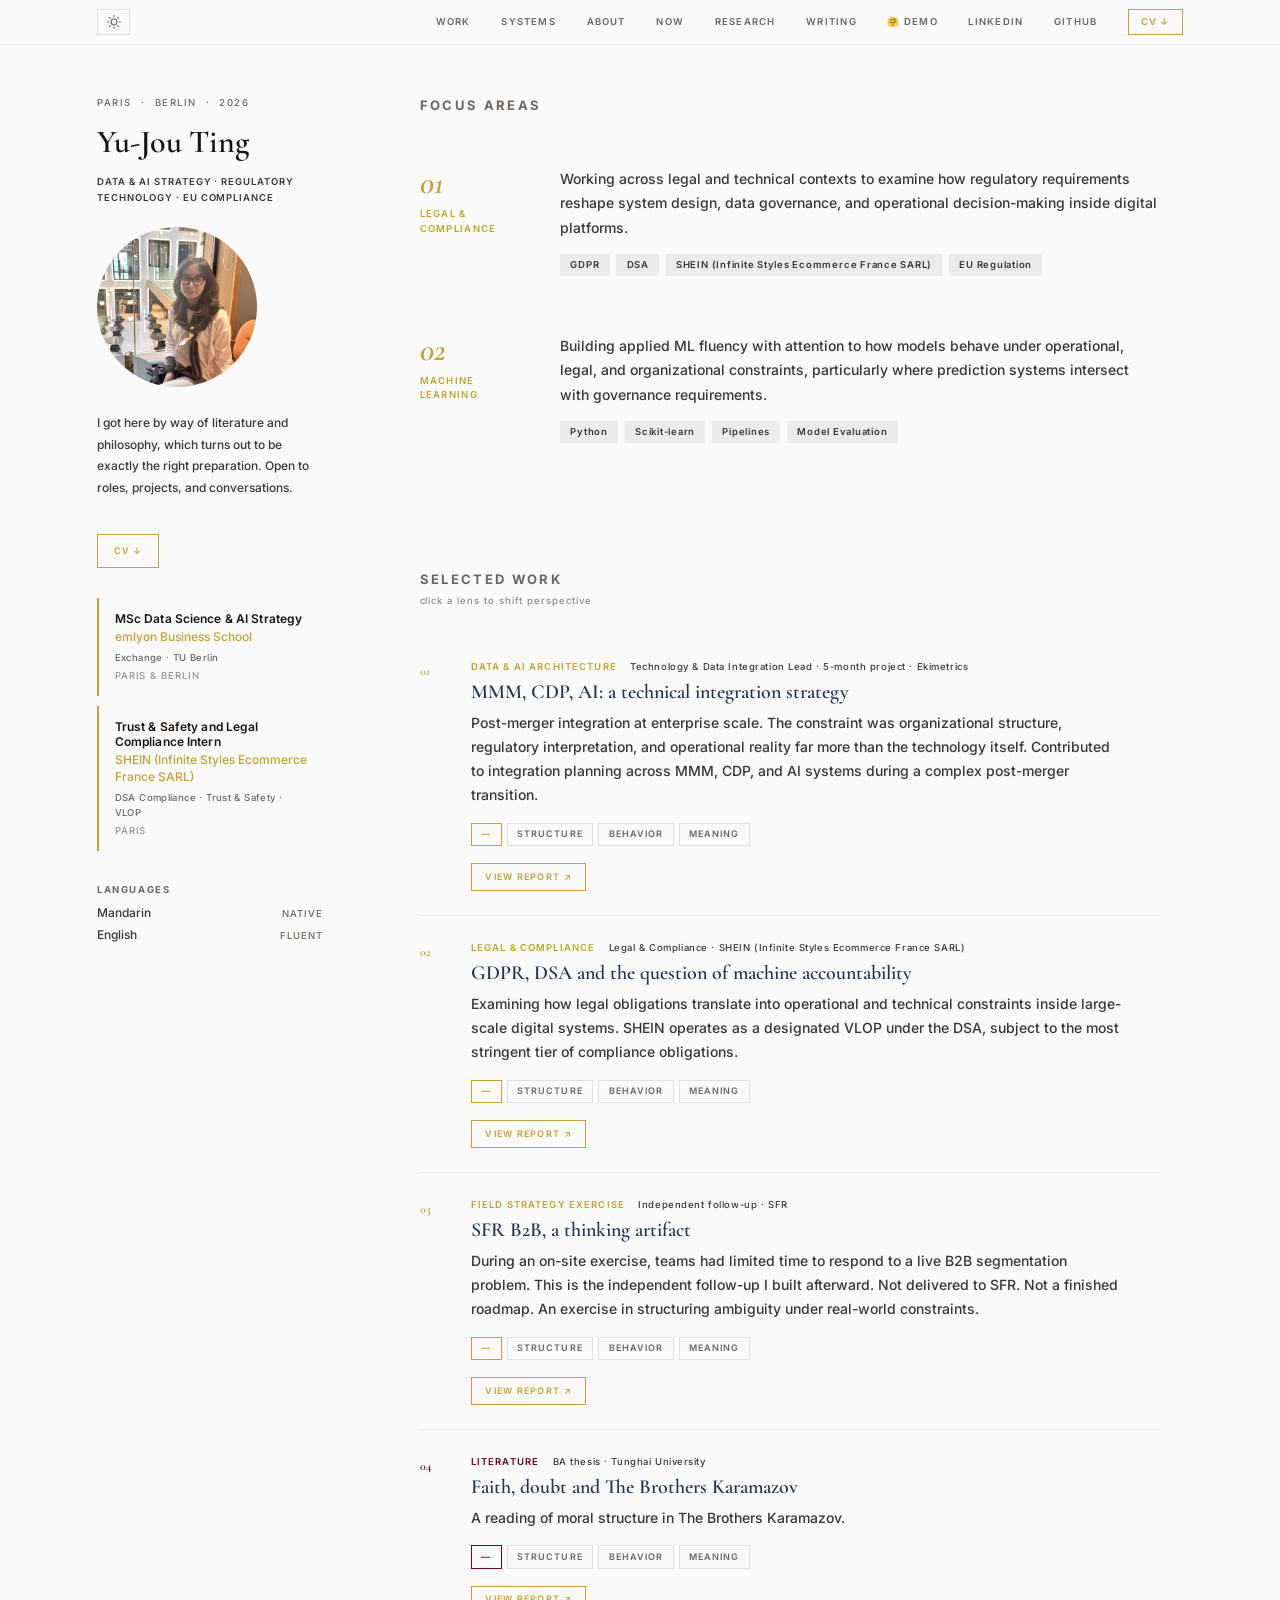
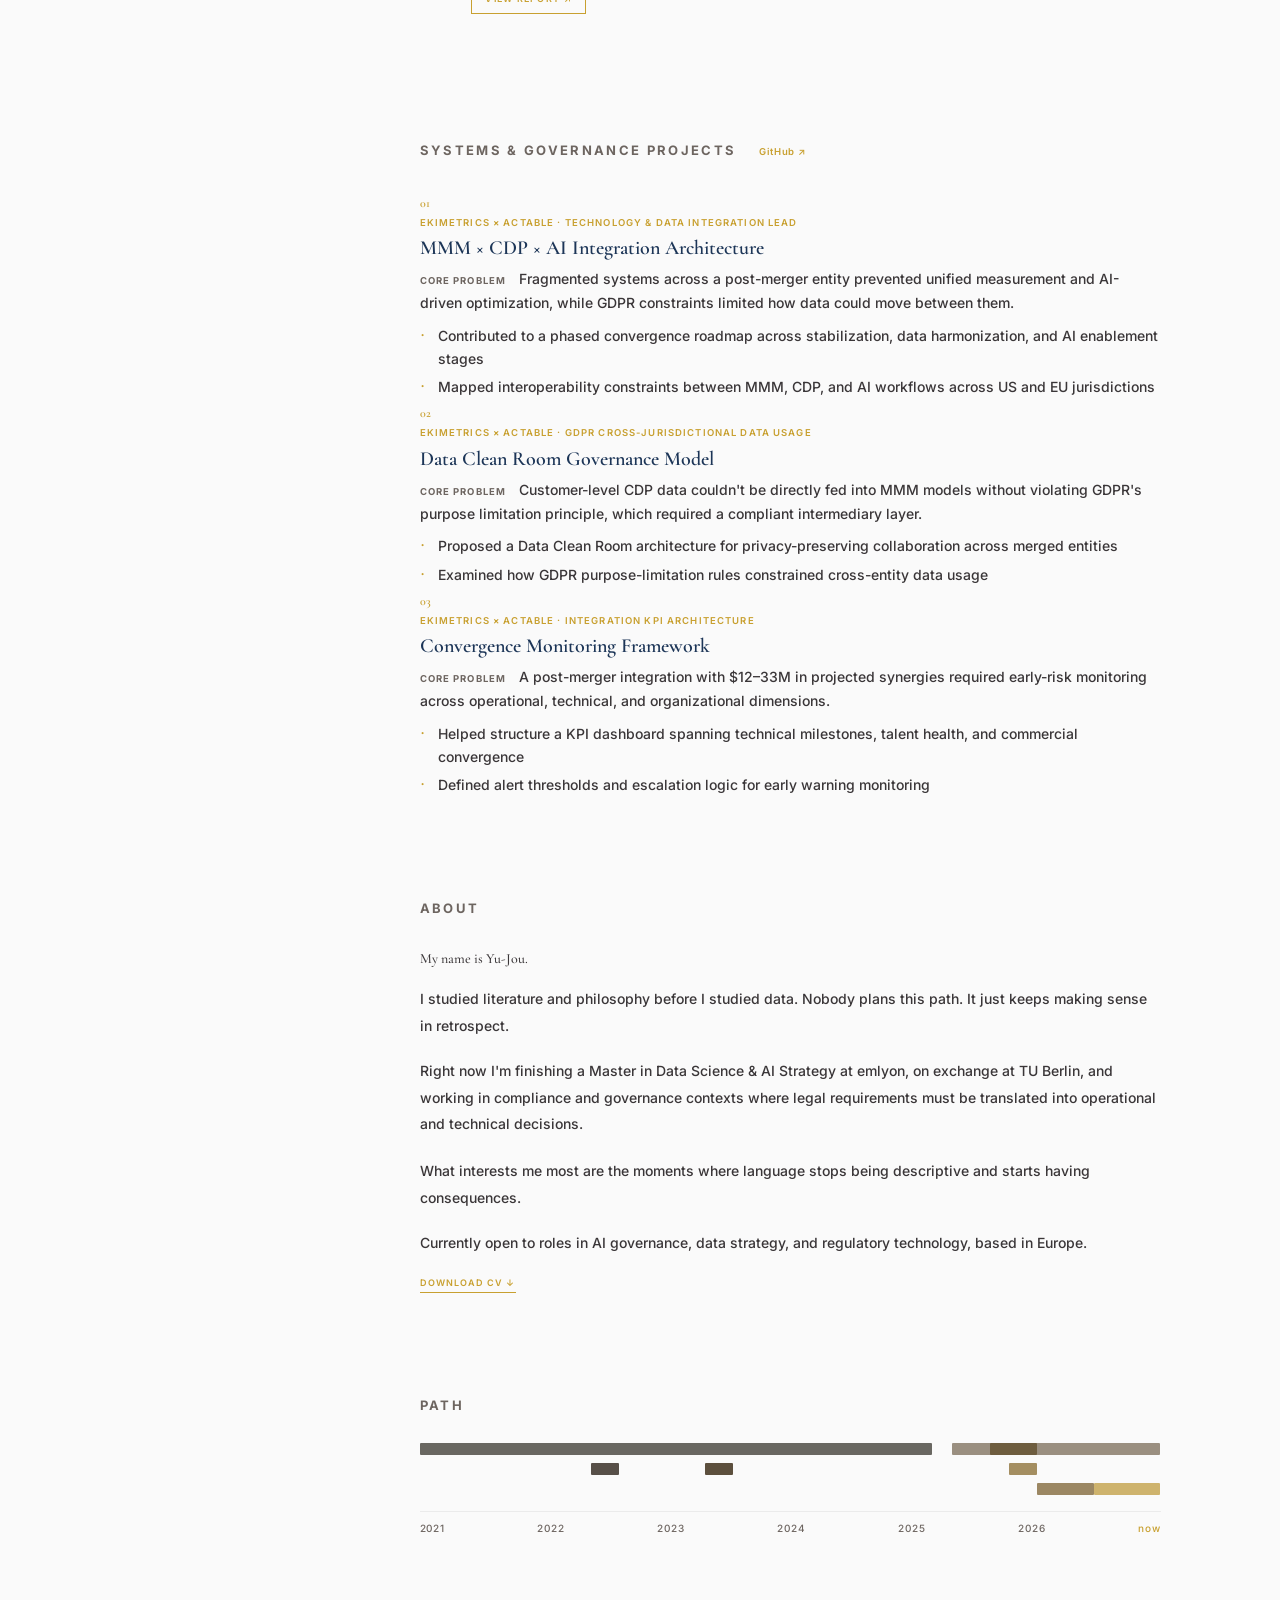
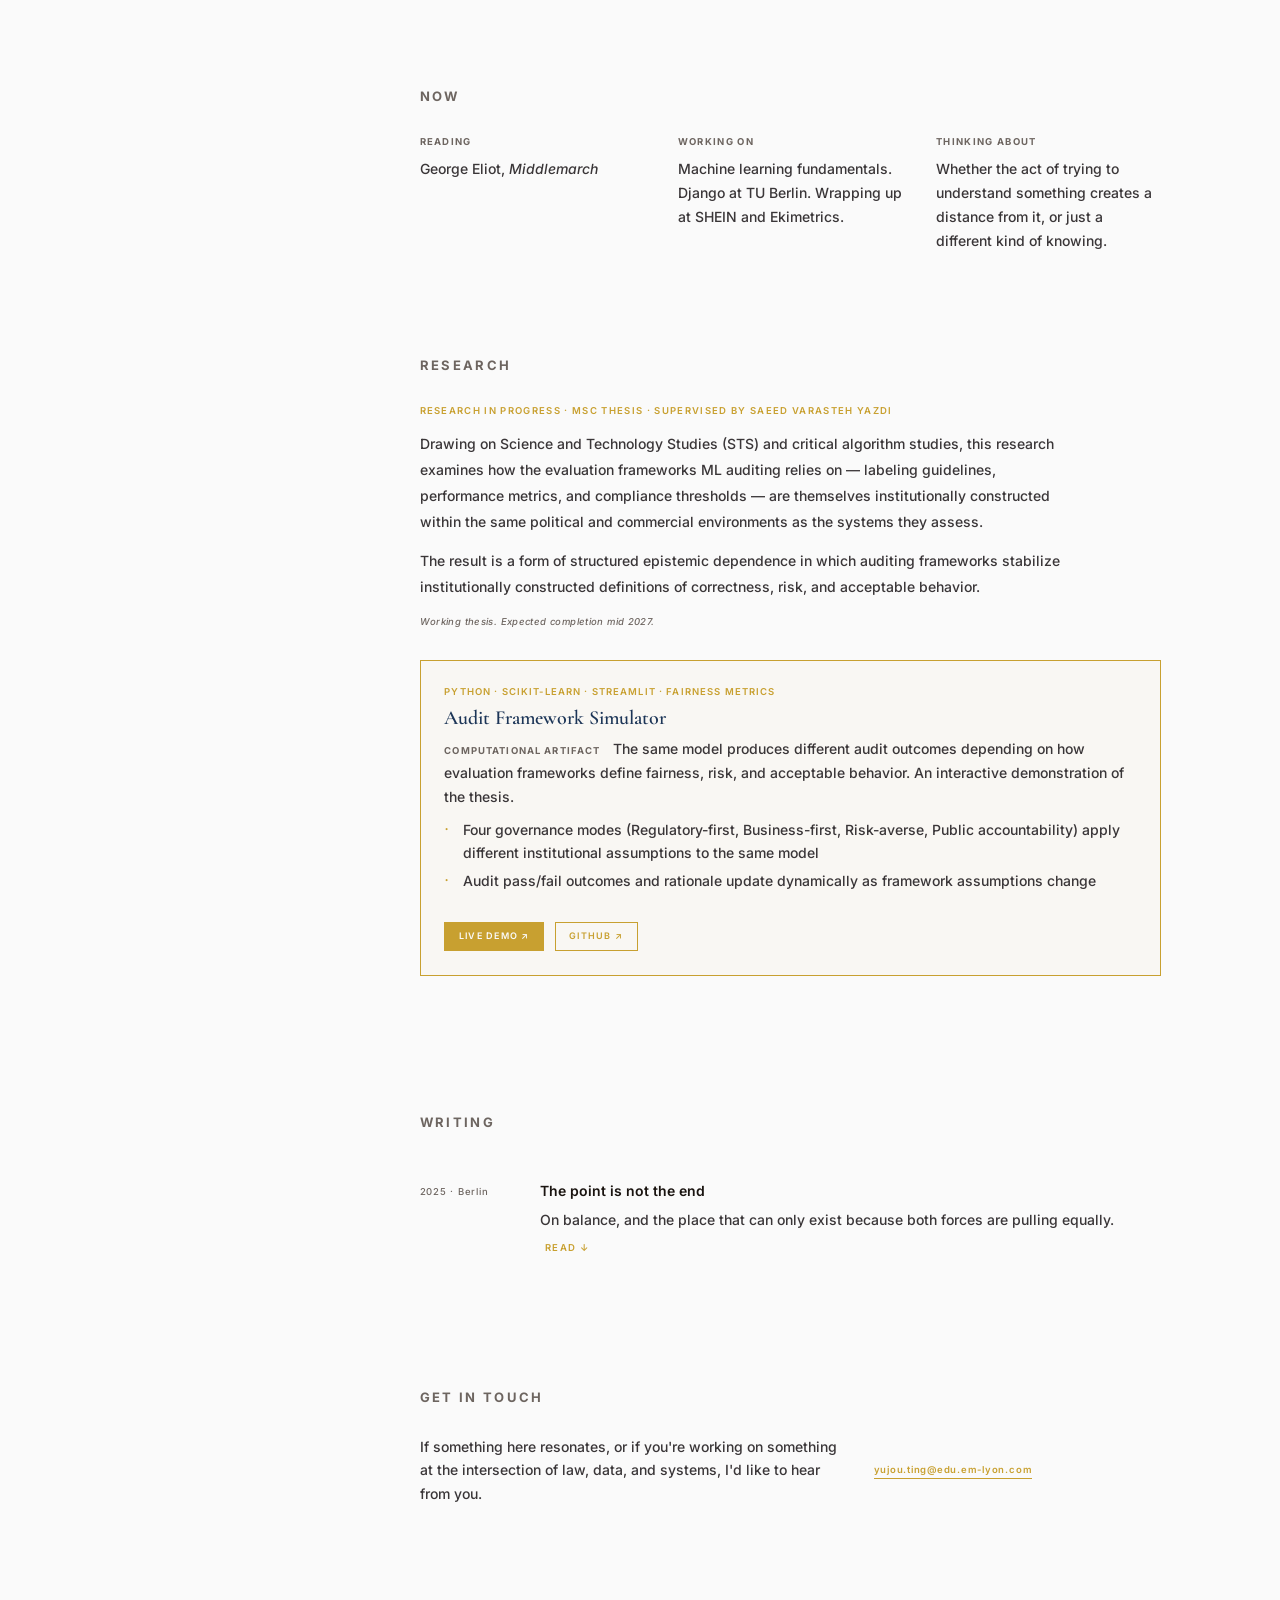
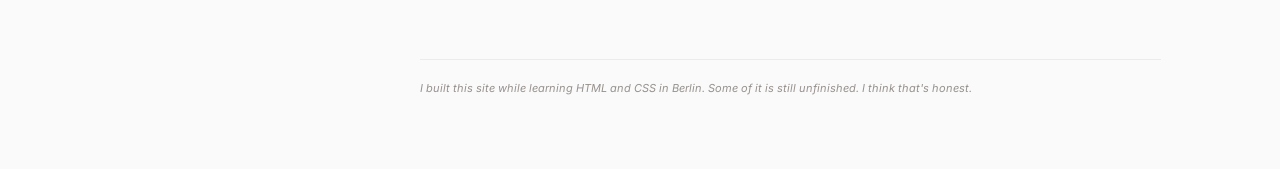
==== index.html @ 8ebe1741 "update" ====
<!DOCTYPE html>
<html lang="en">
<head>
  <meta charset="UTF-8">
  <meta name="viewport" content="width=device-width, initial-scale=1.0">
  <title>Yu-Jou Ting — AI Governance · Regulatory Technology · Data Strategy</title>
  <meta name="description" content="Yu-Jou (Everdinne) — Master in Data Science & AI Strategy at emlyon. Working at the intersection of GDPR/DSA compliance, AI governance, Trust & Safety, and VLOP regulatory frameworks. Based in Paris & Berlin.">
  <meta property="og:title" content="Yu-Jou Ting — Data & AI Strategy">
  <meta property="og:description" content="Data & AI Strategy · Regulatory Technology · EU Compliance. Based in Paris & Berlin.">
  <meta property="og:type" content="website">
  <meta name="theme-color" content="#fafafa">
  <link rel="preconnect" href="https://fonts.googleapis.com">
  <link rel="preconnect" href="https://fonts.gstatic.com" crossorigin>
  <link href="https://fonts.googleapis.com/css2?family=Cormorant+Garamond:ital,wght@0,400;0,600;0,700;1,400;1,600;1,700&family=DM+Serif+Display:ital@0;1&family=Lora:wght@600;700&family=Inter:wght@300;400;600&display=swap" rel="stylesheet">
  <link rel="stylesheet" href="style.css">
</head>
<body>

  <nav class="topbar">
    <div class="topbar-inner">
      <button class="topbar-theme-toggle" id="theme-toggle" aria-label="Toggle dark mode">
        <svg class="icon-sun" width="14" height="14" viewBox="0 0 24 24" fill="none" stroke="currentColor" stroke-width="1.8" stroke-linecap="round" stroke-linejoin="round"><circle cx="12" cy="12" r="5"/><line x1="12" y1="1" x2="12" y2="3"/><line x1="12" y1="21" x2="12" y2="23"/><line x1="4.22" y1="4.22" x2="5.64" y2="5.64"/><line x1="18.36" y1="18.36" x2="19.78" y2="19.78"/><line x1="1" y1="12" x2="3" y2="12"/><line x1="21" y1="12" x2="23" y2="12"/><line x1="4.22" y1="19.78" x2="5.64" y2="18.36"/><line x1="18.36" y1="5.64" x2="19.78" y2="4.22"/></svg>
        <svg class="icon-moon" width="14" height="14" viewBox="0 0 24 24" fill="none" stroke="currentColor" stroke-width="1.8" stroke-linecap="round" stroke-linejoin="round"><path d="M21 12.79A9 9 0 1 1 11.21 3 7 7 0 0 0 21 12.79z"/></svg>
      </button>
      <div class="topbar-links">
        <a href="#work">Work</a>
        <a href="#systems">Systems</a>
        <a href="#about">About</a>
        <a href="#now">Now</a>
        <a href="#research">Research</a>
        <a href="#writing">Writing</a>
        <a href="https://huggingface.co/spaces/everdinne/audit-framework-simulator" target="_blank" rel="noopener" class="topbar-hf">🤗 Demo</a>
        <a href="https://www.linkedin.com/in/yu-jou-ting-1a466a3a7" target="_blank" rel="noopener">LinkedIn</a>
        <a href="https://github.com/everdinne" target="_blank" rel="noopener">GitHub</a>
        <a href="assets/reports/YuJou_Ting_CV_2026.pdf" class="topbar-cv" download>CV ↓</a>
      </div>
    </div>
  </nav>
  <div class="cursor-dot"  id="cursor-dot"></div>

  <div class="layout">

    <!-- ── SIDEBAR ── -->
    <aside class="sidebar">
      <div class="sidebar-top">
        <p class="sidebar-eyebrow">Paris &nbsp;·&nbsp; Berlin &nbsp;·&nbsp; <span id="eyebrow-year"></span></p>
        <p class="hero-quote" id="hero-quote">Yu-Jou Ting</p>
        <p class="hero-position">Data &amp; AI Strategy · Regulatory Technology · EU Compliance</p>
        <img src="IMG_6908.jpg" alt="Yu-Jou Ting" class="profile-pic">
      </div>

      <p class="hero-sub">I got here by way of literature and philosophy, which turns out to be exactly the right preparation. Open to roles, projects, and conversations.</p>
      <a href="assets/reports/YuJou_Ting_CV_2026.pdf" class="cv-btn" download>CV ↓</a>

      <!-- Identity cards -->
      <div class="sidebar-cards">
        <div class="sidebar-card">
          <span class="card-role">MSc Data Science &amp; AI Strategy</span>
          <span class="card-org">emlyon Business School</span>
          <span class="card-detail">Exchange · TU Berlin</span>
          <span class="card-location">Paris &amp; Berlin</span>
        </div>
        <div class="sidebar-card sidebar-card--accent">
          <span class="card-role">Trust & Safety and Legal Compliance Intern</span>
          <span class="card-org">SHEIN (Infinite Styles Ecommerce France SARL)</span>
          <span class="card-detail">DSA Compliance · Trust &amp; Safety · VLOP</span>
          <span class="card-location">Paris</span>
        </div>
      </div>

      <!-- Skills & Languages -->
      <div class="sidebar-meta">
        <div class="sidebar-meta-block">
          <span class="sidebar-meta-label">Languages</span>
          <div class="sidebar-lang-grid">
            <span class="lang-item">Mandarin <span class="lang-level">native</span></span>
            <span class="lang-item">English <span class="lang-level">fluent</span></span>
            <span class="lang-item">French <span class="lang-level">working</span></span>
          </div>
        </div>
        <div class="sidebar-meta-block">
          <span class="sidebar-meta-label">Tools &amp; Skills</span>
          <div class="sidebar-tools-grid">
            <span class="tool-chip">Python</span>
            <span class="tool-chip">R</span>
            <span class="tool-chip">SQL</span>
            <span class="tool-chip">NumPy</span>
            <span class="tool-chip">Pandas</span>
            <span class="tool-chip">Power BI</span>
            <span class="tool-chip">Git</span>
            <span class="tool-chip">GDPR</span>
            <span class="tool-chip">DSA</span>
            <span class="tool-chip">HTML · CSS</span>
          </div>
        </div>
      </div>



      <footer class="sidebar-footer">
        <span>© <span id="footer-copy-year"></span> Yu-Jou Ting</span>
        <span id="footer-date" class="footer-date"></span>
        <span class="footer-updated">Updated <span id="last-updated"></span></span>
      </footer>
    </aside>

    <!-- ── MAIN ── -->
    <main class="main">

      <!-- FOCUS AREAS -->
      <section class="impact" id="focus" data-theme="structure" data-context="Structure">
        <p class="section-label">Focus areas</p>
        <div class="impact-anno">
          <div class="impact-anno-left">
            <div class="impact-anno-num">01</div>
            <div class="impact-anno-domain legal">Legal &amp;<br>Compliance</div>
          </div>
          <div class="impact-anno-right">
            <p class="impact-text">Working across legal and technical contexts to examine how regulatory requirements reshape system design, data governance, and operational decision-making inside digital platforms.</p>
            <div class="impact-chips">
              <span class="impact-chip">GDPR</span>
              <span class="impact-chip">DSA</span>
              <span class="impact-chip">SHEIN (Infinite Styles Ecommerce France SARL)</span>
              <span class="impact-chip">EU Regulation</span>
            </div>
          </div>
          <div class="impact-anno-left impact-anno-left--b">
            <div class="impact-anno-num">02</div>
            <div class="impact-anno-domain data">Machine<br>Learning</div>
          </div>
          <div class="impact-anno-right impact-anno-right--b">
            <p class="impact-text">Building applied ML fluency with attention to how models behave under operational, legal, and organizational constraints, particularly where prediction systems intersect with governance requirements.</p>
            <div class="impact-chips">
              <span class="impact-chip">Python</span>
              <span class="impact-chip">Scikit-learn</span>
              <span class="impact-chip">Pipelines</span>
              <span class="impact-chip">Model Evaluation</span>
            </div>
          </div>
        </div>
      </section>

      <hr>

      <!-- WORK -->
      <section id="work" data-theme="behavior" data-context="Behavior">
        <p class="section-label">Selected work <span class="section-hint">click a lens to shift perspective</span></p>

        <div class="work-item data" data-domain="data"
          data-desc-structure="Post-merger integration at enterprise scale. The constraint was organizational structure, regulatory interpretation, and operational reality far more than the technology itself."
          data-desc-behavior="Where data architecture decisions become organizational decisions, and why that transition is where most integrations quietly fail."
          data-desc-meaning="What it means to build infrastructure that has to survive the people who designed it.">
          <span class="work-num">01</span>
          <div class="work-body">
            <p class="work-tag">Data &amp; AI Architecture <span class="work-outcome">Technology &amp; Data Integration Lead · 5-month project · Ekimetrics</span></p>
            <p class="work-title">MMM, CDP, AI: a technical integration strategy</p>
            <p class="work-desc">Post-merger integration at enterprise scale. The constraint was organizational structure, regulatory interpretation, and operational reality far more than the technology itself. Contributed to integration planning across MMM, CDP, and AI systems during a complex post-merger transition.</p>
            <div class="work-perspectives">
              <button class="perspective-tab active" data-perspective="original">—</button>
              <button class="perspective-tab" data-perspective="structure">Structure</button>
              <button class="perspective-tab" data-perspective="behavior">Behavior</button>
              <button class="perspective-tab" data-perspective="meaning">Meaning</button>
            </div>
            <a class="work-report-btn" href="assets/reports/ekimetrics_report.pdf" target="_blank">View Report ↗</a>
          </div>
          <span class="work-arrow-placeholder"></span>
        </div>

        <div class="work-item legal" data-domain="legal"
          data-desc-structure="Filling the gap between legal obligation and technical reality in EU systems."
          data-desc-behavior="Where compliance breaks, and why it tends to break in the same places."
          data-desc-meaning="What it means to hold something accountable when no one is actually deciding.">
          <span class="work-num">02</span>
          <div class="work-body">
            <p class="work-tag">Legal &amp; Compliance <span class="work-outcome">Legal &amp; Compliance · SHEIN (Infinite Styles Ecommerce France SARL)</span></p>
            <p class="work-title">GDPR, DSA and the question of machine accountability</p>
            <p class="work-desc">Examining how legal obligations translate into operational and technical constraints inside large-scale digital systems. SHEIN operates as a designated VLOP under the DSA, subject to the most stringent tier of compliance obligations.</p>
            <div class="work-perspectives">
              <button class="perspective-tab active" data-perspective="original">—</button>
              <button class="perspective-tab" data-perspective="structure">Structure</button>
              <button class="perspective-tab" data-perspective="behavior">Behavior</button>
              <button class="perspective-tab" data-perspective="meaning">Meaning</button>
            </div>
            <a class="work-report-btn" href="assets/reports/gdpr_dsa_report.pdf" target="_blank">View Report ↗</a>
          </div>
          <span class="work-arrow-placeholder"></span>
        </div>

        <div class="work-item data" data-domain="data"
          data-desc-structure="Problem reframing under ambiguity: why SFR's segmentation logic was wrong before the data question."
          data-desc-behavior="Hypothesis-driven design: how to surface digital dependency before it becomes visible in usage data."
          data-desc-meaning="On the difference between measuring what exists and knowing what matters.">
          <span class="work-num">03</span>
          <div class="work-body">
            <p class="work-tag">Field Strategy Exercise <span class="work-outcome">Independent follow-up · SFR</span></p>
            <p class="work-title">SFR B2B, a thinking artifact</p>
            <p class="work-desc">During an on-site exercise, teams had limited time to respond to a live B2B segmentation problem. This is the independent follow-up I built afterward. Not delivered to SFR. Not a finished roadmap. An exercise in structuring ambiguity under real-world constraints.</p>
            <div class="work-perspectives">
              <button class="perspective-tab active" data-perspective="original">—</button>
              <button class="perspective-tab" data-perspective="structure">Structure</button>
              <button class="perspective-tab" data-perspective="behavior">Behavior</button>
              <button class="perspective-tab" data-perspective="meaning">Meaning</button>
            </div>
            <a class="work-report-btn" href="assets/reports/sfr_analysis.pdf" target="_blank">View Report ↗</a>
          </div>
          <span class="work-arrow-placeholder"></span>
        </div>

        <div class="work-item literature" data-domain="literature"
          data-desc-structure="A reading of moral structure in The Brothers Karamazov."
          data-desc-behavior="How Ivan Karamazov's arguments work, and why they keep working on you."
          data-desc-meaning="On the ethics of certainty, and why being right doesn't resolve it.">
          <span class="work-num">04</span>
          <div class="work-body">
            <p class="work-tag">Literature <span class="work-outcome">BA thesis · Tunghai University</span></p>
            <p class="work-title">Faith, doubt and The Brothers Karamazov</p>
            <p class="work-desc">A reading of moral structure in The Brothers Karamazov.</p>
            <div class="work-perspectives">
              <button class="perspective-tab active" data-perspective="original">—</button>
              <button class="perspective-tab" data-perspective="structure">Structure</button>
              <button class="perspective-tab" data-perspective="behavior">Behavior</button>
              <button class="perspective-tab" data-perspective="meaning">Meaning</button>
            </div>
            <a class="work-report-btn" href="assets/reports/karamazov_analysis.pdf" target="_blank">View Report ↗</a>
          </div>
          <span class="work-arrow-placeholder"></span>
        </div>
      </section>

      <hr>

      <!-- SYSTEMS & GOVERNANCE PROJECTS -->
      <section id="systems" data-theme="behavior" data-context="Behavior">
        <p class="section-label">Systems &amp; Governance Projects <a href="https://github.com/everdinne/audit-framework-simulator" target="_blank" rel="noopener" class="section-github">GitHub ↗</a></p>

        <div class="sgp-item">
          <span class="sgp-num">01</span>
          <div class="sgp-body">
            <p class="sgp-context">Ekimetrics × Actable · Technology &amp; Data Integration Lead</p>
            <p class="sgp-title">MMM × CDP × AI Integration Architecture</p>
            <p class="sgp-problem"><span class="sgp-problem-label">Core problem</span> Fragmented systems across a post-merger entity prevented unified measurement and AI-driven optimization, while GDPR constraints limited how data could move between them.</p>
            <ul class="sgp-bullets">
              <li>Contributed to a phased convergence roadmap across stabilization, data harmonization, and AI enablement stages</li>
              <li>Mapped interoperability constraints between MMM, CDP, and AI workflows across US and EU jurisdictions</li>
            </ul>
          </div>
        </div>

        <div class="sgp-item">
          <span class="sgp-num">02</span>
          <div class="sgp-body">
            <p class="sgp-context">Ekimetrics × Actable · GDPR Cross-Jurisdictional Data Usage</p>
            <p class="sgp-title">Data Clean Room Governance Model</p>
            <p class="sgp-problem"><span class="sgp-problem-label">Core problem</span> Customer-level CDP data couldn't be directly fed into MMM models without violating GDPR's purpose limitation principle, which required a compliant intermediary layer.</p>
            <ul class="sgp-bullets">
              <li>Proposed a Data Clean Room architecture for privacy-preserving collaboration across merged entities</li>
              <li>Examined how GDPR purpose-limitation rules constrained cross-entity data usage</li>
            </ul>
          </div>
        </div>

        <div class="sgp-item">
          <span class="sgp-num">03</span>
          <div class="sgp-body">
            <p class="sgp-context">Ekimetrics × Actable · Integration KPI Architecture</p>
            <p class="sgp-title">Convergence Monitoring Framework</p>
            <p class="sgp-problem"><span class="sgp-problem-label">Core problem</span> A post-merger integration with $12–33M in projected synergies required early-risk monitoring across operational, technical, and organizational dimensions.</p>
            <ul class="sgp-bullets">
              <li>Helped structure a KPI dashboard spanning technical milestones, talent health, and commercial convergence</li>
              <li>Defined alert thresholds and escalation logic for early warning monitoring</li>
            </ul>
          </div>
        </div>
      </section>

      <hr>

      <!-- ABOUT -->
      <section id="about" data-theme="structure" data-context="Structure">
        <p class="section-label">About</p>
        <div class="about-text">
          <p class="about-name-line">My name is Yu-Jou.</p>
          <p>I studied literature and philosophy before I studied data. Nobody plans this path. It just keeps making sense in retrospect.</p>
          <p>Right now I'm finishing a Master in Data Science &amp; AI Strategy at emlyon, on exchange at TU Berlin, and working in compliance and governance contexts where legal requirements must be translated into operational and technical decisions.</p>
          <p class="about-tagline">What interests me most are the moments where language stops being descriptive and starts having consequences.</p>
          <p class="about-open">Currently open to roles in AI governance, data strategy, and regulatory technology, based in Europe.
            <a href="assets/reports/YuJou_Ting_CV_2026.pdf" class="cv-link" download>Download CV ↓</a>
          </p>
        </div>
      </section>

      <hr>

      <!-- TIMELINE -->
      <section class="timeline-section" id="timeline">
        <p class="section-label">Path</p>
        <div class="timeline-track" id="timeline-track"></div>
        <div class="timeline-axis">
          <span>2021</span><span>2022</span><span>2023</span><span>2024</span><span>2025</span><span>2026</span>
          <span class="tl-now">now</span>
        </div>
        <div class="timeline-detail" id="timeline-detail">
          <span class="timeline-detail-text">hover a band to see more</span>
        </div>
      </section>

      <hr>

      <!-- NOW -->
      <section class="now-block" id="now" data-theme="meaning" data-context="Meaning">
        <p class="section-label">Now</p>
        <div class="now-grid">
          <div class="now-item">
            <p class="now-label">Reading</p>
            <p class="now-text">George Eliot, <em>Middlemarch</em></p>
          </div>
          <div class="now-item">
            <p class="now-label">Working on</p>
            <p class="now-text">Machine learning fundamentals. Django at TU Berlin. Wrapping up at SHEIN and Ekimetrics.</p>
          </div>
          <div class="now-item">
            <p class="now-label">Thinking about</p>
            <p class="now-text">Whether the act of trying to understand something creates a distance from it, or just a different kind of knowing.</p>
          </div>
        </div>
      </section>

      <hr>

      <!-- RESEARCH -->
      <section id="research">
        <p class="section-label">Research</p>
        <div class="research-item">
          <span class="research-meta">Research in progress · MSc thesis · Supervised by Saeed Varasteh Yazdi</span>
          <p class="research-desc">Drawing on Science and Technology Studies (STS) and critical algorithm studies, this research examines how the evaluation frameworks ML auditing relies on — labeling guidelines, performance metrics, and compliance thresholds — are themselves institutionally constructed within the same political and commercial environments as the systems they assess.</p>
          <p class="research-desc">The result is a form of structured epistemic dependence in which auditing frameworks stabilize institutionally constructed definitions of correctness, risk, and acceptable behavior.</p>
          <p class="research-wip">Working thesis. Expected completion mid 2027.</p>
        </div>

        <div class="sgp-item sgp-item--featured" style="margin-top:1.8rem;">
          <div class="sgp-body">
            <p class="sgp-context">Python · scikit-learn · Streamlit · Fairness Metrics</p>
            <p class="sgp-title">Audit Framework Simulator</p>
            <p class="sgp-problem"><span class="sgp-problem-label">Computational artifact</span> The same model produces different audit outcomes depending on how evaluation frameworks define fairness, risk, and acceptable behavior. An interactive demonstration of the thesis.</p>
            <ul class="sgp-bullets">
              <li>Four governance modes (Regulatory-first, Business-first, Risk-averse, Public accountability) apply different institutional assumptions to the same model</li>
              <li>Audit pass/fail outcomes and rationale update dynamically as framework assumptions change</li>
            </ul>
            <div style="display:flex; gap:.6rem; margin-top:.8rem;">
              <a href="https://huggingface.co/spaces/everdinne/audit-framework-simulator" target="_blank" rel="noopener" class="work-report-btn work-report-btn--primary">Live Demo ↗</a>
              <a href="https://github.com/everdinne/audit-framework-simulator" target="_blank" rel="noopener" class="work-report-btn">GitHub ↗</a>
            </div>
          </div>
        </div>
      </section>

      <hr>

      <!-- WRITING -->
      <section id="writing" data-theme="meaning" data-context="Meaning">
        <p class="section-label">Writing</p>
        <div class="writing-item writing-item--minimal">
          <span class="writing-date">2025 · Berlin</span>
          <div class="writing-body">
            <p class="writing-title">The point is not the end</p>
            <p class="writing-desc">On balance, and the place that can only exist because both forces are pulling equally. <button class="writing-toggle writing-toggle--inline" aria-expanded="false">Read <span>↓</span></button></p>
            <div class="writing-full">
              <div class="writing-full-inner">
                <p>I keep coming back to this idea: that the opposite of everything-is-different and the opposite of everything-is-the-same might be the same place.</p>
                <p>Not because distinctions don't matter. They do. But at a certain point, if you push far enough in either direction, you end up somewhere that looks like the other side. Maximum chaos and maximum order both produce something that feels like stillness.</p>
                <p>I don't think the goal is to reach that stillness by dissolving everything into it. I think the goal is to find the point where both sides are still true, where you can feel the difference and the sameness at the same time without needing to resolve them. That point is not a compromise though; it's more like a place that can only exist because both forces are pulling equally.</p>
                <p>I studied business and I studied literature and philosophy, and I've noticed something: the further I go into one, the further it seems to take me from the other, but also, strangely, closer to it. Commerce brings me closer to how the world actually works and further from why it works that way. Philosophy reverses that. I don't think either direction is wrong. I think the interesting place is the one you can only stand in if you've gone far enough in both.</p>
                <p>This isn't a position I arrived at by being taught it. It came from not being understood, which is its own kind of education. When the world doesn't quite register what you're doing or why, you start having to figure it out yourself. That's uncomfortable. It's also, I think, how you actually learn what you believe.</p>
                <p>I'm not interested in conclusions. I'm interested in the moment where both things are still true.</p>
              </div>
            </div>
          </div>
        </div>
      </section>

      <hr>

      <!-- CONTACT -->
      <section class="contact-section">
        <p class="section-label">Get in touch</p>
        <div class="contact-box">
          <p class="contact-text">If something here resonates, or if you're working on something at the intersection of law, data, and systems, I'd like to hear from you.</p>
          <a href="mailto:yujou.ting@edu.em-lyon.com" class="contact-link">yujou.ting@edu.em-lyon.com</a>
        </div>
      </section>

      <hr>

      <!-- NOTE as footer -->
      <div class="note-footer">
        <p class="note-footer-text">I built this site while learning HTML and CSS in Berlin. Some of it is still unfinished. I think that's honest.</p>
      </div>

    </main>
  </div>

  <!-- PDF MODAL -->
  <div class="pdf-modal" id="pdf-modal" role="dialog" aria-modal="true" aria-label="PDF viewer">
    <div class="pdf-modal-overlay" id="pdf-modal-overlay"></div>
    <div class="pdf-modal-content">
      <button class="pdf-close" id="pdf-close" aria-label="Close">&times;</button>
      <div class="pdf-header"><p class="pdf-intro" id="pdf-intro"></p></div>
      <div class="pdf-frame-wrap">
        <div class="pdf-loading" id="pdf-loading">Loading document…</div>
        <div class="pdf-fallback" id="pdf-fallback" style="display:none;">
          <p>Preview unavailable in this browser.</p>
          <a id="pdf-fallback-link" href="" download class="pdf-fallback-btn">Download PDF instead</a>
        </div>
        <iframe id="pdf-viewer" src="" title="PDF Document" tabindex="0"></iframe>
      </div>
      <a id="pdf-download" class="pdf-download-btn" href="" download>Download PDF</a>
    </div>
  </div>

  <script>
    const LAST_UPDATED = '2026-04-30';

    document.getElementById('eyebrow-year').textContent = new Date().getFullYear();

    // Dark mode toggle
    const themeToggle = document.getElementById('theme-toggle');
    const savedTheme = localStorage.getItem('theme');
    if (savedTheme === 'dark') document.body.classList.add('dark');
    themeToggle.addEventListener('click', () => {
      document.body.classList.toggle('dark');
      localStorage.setItem('theme', document.body.classList.contains('dark') ? 'dark' : 'light');
    });

    // Cursor
    const glow = document.getElementById('cursor-glow');
    const dot  = document.getElementById('cursor-dot');
    let mouseX = 0, mouseY = 0, rafPending = false;
    document.addEventListener('mousemove', e => {
      mouseX = e.clientX; mouseY = e.clientY;
      if (!rafPending) { rafPending = true; requestAnimationFrame(() => { glow.style.left=mouseX+'px'; glow.style.top=mouseY+'px'; glow.style.opacity='0.13'; dot.style.left=mouseX+'px'; dot.style.top=mouseY+'px'; dot.style.opacity='0.4'; rafPending=false; }); }
    });
    document.addEventListener('mouseleave', () => { glow.style.opacity='0'; dot.style.opacity='0'; });

    // Theme
    const themes = {
      structure: { navBg:'#f0f0ee', rule:'#e0dede', ruleSoft:'#ebebeb', inkMid:'#3a3638', bg:'#fafafa', surfaceText:'#1e3a28', accentSoft:'#2e5038' },
      behavior:  { navBg:'#f0f0ee', rule:'#e0dede', ruleSoft:'#ebebeb', inkMid:'#3a3638', bg:'#fafafa', surfaceText:'#6B0F1A', accentSoft:'#8a2040' },
      meaning:   { navBg:'#f0f0ee', rule:'#e0dede', ruleSoft:'#ebebeb', inkMid:'#3a3638', bg:'#fafafa', surfaceText:'#8B1A3A', accentSoft:'#a04060' }
    };
    let currentTheme='structure', scrollTheme='structure', hoverTheme=null;

    // FIX 1: applyTheme no longer swaps descriptions — that's handled separately on hover
    function applyTheme(key) {
      if (key===currentTheme) return;
      currentTheme=key;
      const t=themes[key], r=document.documentElement;
      r.style.setProperty('--surface-dark',t.navBg); r.style.setProperty('--rule',t.rule); r.style.setProperty('--rule-soft',t.ruleSoft);
      r.style.setProperty('--ink-mid',t.inkMid); r.style.setProperty('--bg',t.bg); r.style.setProperty('--surface-text',t.surfaceText); r.style.setProperty('--accent-soft',t.accentSoft);
    }

    const obs = new IntersectionObserver(entries => {
      entries.forEach(e => { if (e.isIntersecting&&e.intersectionRatio>0.3) { const t=e.target.dataset.theme; if(t){scrollTheme=t; if(!hoverTheme)applyTheme(scrollTheme);} } });
    }, { threshold:[0.1,0.3,0.5], rootMargin:'-10% 0px -30% 0px' });
    document.querySelectorAll('[data-theme]').forEach(el => { if(!el.classList.contains('work-item')) obs.observe(el); });

    // Store original descriptions
    document.querySelectorAll('.work-item').forEach(item => {
      const desc = item.querySelector('.work-desc');
      if (desc) item.setAttribute('data-desc-original', desc.textContent.trim());
    });

    // Perspective tabs — click to swap description
    document.querySelectorAll('.work-perspectives').forEach(tabs => {
      const item = tabs.closest('.work-item');
      const desc = item.querySelector('.work-desc');

      tabs.addEventListener('click', e => {
        const btn = e.target.closest('.perspective-tab');
        if (!btn) return;

        // Stop the click bubbling to the ↗ link
        e.stopPropagation();

        const perspective = btn.dataset.perspective;
        const newText = perspective === 'original'
          ? item.getAttribute('data-desc-original')
          : item.getAttribute('data-desc-' + perspective);

        // Update active tab
        tabs.querySelectorAll('.perspective-tab').forEach(b => b.classList.remove('active'));
        btn.classList.add('active');

        // Swap description with fade
        if (desc && newText && desc.textContent !== newText) {
          desc.style.opacity = '0';
          setTimeout(() => { desc.textContent = newText; desc.style.opacity = '1'; }, 180);
        }
      });
    });

    // Hero quote
    const quotes = ["Yu-Jou Ting","The things that resist being named are usually the ones worth examining.","道可道，非常道。","Reading is how I find people who understand things the same way I do.","I'm trying to learn what I actually think, as opposed to what I've been told to think."];
    let qi=0;
    const hq=document.getElementById('hero-quote');
    hq.addEventListener('click',()=>{ qi=(qi+1)%quotes.length; hq.style.opacity='0'; setTimeout(()=>{ hq.textContent=quotes[qi]; if(qi===0){hq.style.fontStyle='normal';hq.style.fontSize='';}else{hq.style.fontStyle='italic';hq.style.fontSize='22px';} hq.style.opacity='1'; },300); });

    // Distribution
    (function(){ const items=document.querySelectorAll('.work-item[data-domain]'),counts={}; items.forEach(i=>{const d=i.dataset.domain;counts[d]=(counts[d]||0)+1;}); const total=Object.values(counts).reduce((a,b)=>a+b,0); if(!total)return; Object.keys(counts).forEach(domain=>{ const pct=Math.round((counts[domain]/total)*100); const bar=document.querySelector('.dist-bar.'+domain),pctEl=document.querySelector('.dist-item.'+domain+' .dist-pct'); if(bar){bar.style.setProperty('--bar-height',pct+'%');bar.style.height=pct+'%';} if(pctEl)pctEl.textContent=pct+'%'; }); })();

    // PDF Modal
    const modal=document.getElementById('pdf-modal'),overlay=document.getElementById('pdf-modal-overlay'),viewer=document.getElementById('pdf-viewer'),dlBtn=document.getElementById('pdf-download'),closeBtn=document.getElementById('pdf-close'),pdfIntro=document.getElementById('pdf-intro'),pdfLoading=document.getElementById('pdf-loading'),pdfFallback=document.getElementById('pdf-fallback'),pdfFallbackLink=document.getElementById('pdf-fallback-link');
    document.querySelectorAll('.work-item[data-pdf]').forEach(item=>{
      item.addEventListener('click',()=>{ const url=item.getAttribute('data-pdf'); viewer.src=''; dlBtn.href=url; pdfIntro.textContent=item.getAttribute('data-intro')||''; pdfLoading.style.display='flex'; pdfFallback.style.display='none'; viewer.style.opacity='0'; modal.classList.add('open'); document.body.style.overflow='hidden';
        setTimeout(()=>{ viewer.src=url; let loaded=false; viewer.onload=()=>{loaded=true;pdfLoading.style.display='none';viewer.style.opacity='1';}; viewer.onerror=()=>{pdfLoading.style.display='none';pdfFallback.style.display='flex';pdfFallbackLink.href=url;}; setTimeout(()=>{if(!loaded){pdfLoading.style.display='none';pdfFallback.style.display='flex';pdfFallbackLink.href=url;}},8000); },100); });
    });
    function closeModal(){modal.classList.remove('open');viewer.src='';viewer.style.opacity='0';document.body.style.overflow='';}
    closeBtn.addEventListener('click',closeModal); overlay.addEventListener('click',closeModal); document.addEventListener('keydown',e=>{if(e.key==='Escape')closeModal();});

    // Writing toggle
    document.querySelectorAll('.writing-toggle').forEach(btn=>{
      btn.addEventListener('click',(e)=>{ e.stopPropagation(); const body=btn.closest('.writing-body'); const full=body.querySelector('.writing-full'); const open=full.classList.toggle('open'); btn.setAttribute('aria-expanded',open); btn.childNodes[0].textContent=open?'Close ':'Read '; });
    });

    // Footer
    function updateFooterDate(){ const now=new Date(),months=['Jan','Feb','Mar','Apr','May','Jun','Jul','Aug','Sep','Oct','Nov','Dec']; document.getElementById('footer-copy-year').textContent=now.getFullYear(); document.getElementById('footer-date').textContent='Paris · '+now.toLocaleTimeString('en-GB',{timeZone:'Europe/Paris',hour:'2-digit',minute:'2-digit'}); const d=new Date(LAST_UPDATED); document.getElementById('last-updated').textContent=months[d.getMonth()]+' '+d.getDate()+', '+d.getFullYear(); }
    updateFooterDate(); setInterval(updateFooterDate,30000);

    // Timeline
    (function(){ const START=2021,END=2027.5,SPAN=END-START;
      const bands=[{label:'BA · Foreign Languages & Literature',sub:'Tunghai University · Taichung, Taiwan · GPA 4.16/4.3',from:2021,to:2025.5,color:'#2c2820',opacity:0.7,track:0},{label:'Linguistic & Cultural Exchange',sub:'McGill University · Montreal, Canada',from:2022.5,to:2022.75,color:'#3a3028',opacity:0.85,track:1},{label:'Research Assistant · CNRS',sub:'French National Centre for Scientific Research · Paris',from:2023.5,to:2023.75,color:'#4a3c28',opacity:0.9,track:1},{label:'Master · Data Science & AI Strategy',sub:'emlyon Business School · Paris · in progress',from:2025.67,to:2027.5,color:'#5a4830',opacity:0.6,track:0},{label:'Data & AI Architecture · Ekimetrics',sub:'5-month in-company project · Paris',from:2026,to:2026.42,color:'#6a5838',opacity:0.9,track:0},{label:'Exchange · TU Berlin',sub:'Technical University of Berlin · Berlin',from:2026.17,to:2026.42,color:'#9a8250',opacity:0.9,track:1},{label:'Legal & Compliance Intern · SHEIN',sub:'SHEIN (Infinite Styles Ecommerce France SARL) · Paris',from:2026.42,to:2026.92,color:'#8a7248',opacity:0.85,track:2},{label:'Available from late 2026',sub:'Open to roles in AI governance, data strategy & regulatory technology',from:2026.92,to:2027.5,color:'#c4a24a',opacity:0.8,track:2}];
      const track=document.getElementById('timeline-track'),detail=document.getElementById('timeline-detail'),detText=detail.querySelector('.timeline-detail-text'),bandEls=[];
      track.style.height=(3*14+2*6)+'px';
      bands.forEach((b,i)=>{ const el=document.createElement('div'); el.className='tl-band'; el.style.cssText=`left:${((b.from-START)/SPAN)*100}%;width:${((b.to-b.from)/SPAN)*100}%;top:${b.track*20}px;background:${b.color};opacity:${b.opacity};`; el.addEventListener('mouseenter',()=>{bandEls.forEach(x=>x.style.opacity='0.15');el.style.opacity='1';detText.innerHTML=`<strong>${b.label}</strong> &nbsp;·&nbsp; ${b.sub}`;detail.classList.add('visible');}); el.addEventListener('mouseleave',()=>{bandEls.forEach((x,j)=>x.style.opacity=bands[j].opacity);detText.innerHTML='hover a band to see more';detail.classList.remove('visible');}); track.appendChild(el); bandEls.push(el); });
    })();
  </script>

</body>
</html>
---- style.css ----
/* ═══════════════════════════════════════════
   EVERDINNE — Yu-Jou Ting
   Clean CSS for two-column layout
   Enhanced readability with richer typography and warm chocolate browns
   Last restructured: 2026-04-30
═══════════════════════════════════════════ */

/* ─────────────────────────────────────────
   DESIGN TOKENS
───────────────────────────────────────── */
:root {
  --bg:           #f8f8f8;
  --ink:          #1a1410;
  --ink-mid:      #3a3530;
  --ink-soft:     #6d6560;
  --gold:         #c8a030;
  --gold-dim:     #b08a20;
  --legal:        #c1a724;
  --data:         #c8a030;
  --lit:          #740124;
  --crimson:      #6B0F1A;
  --crimson-mid:  #520025;
  --crimson-soft: #3f0d1c;
  --surface-dark: #f0f0ee;
  --surface-text: #2a3d30;
  --accent-soft:  #3d5543;
  --rule:         #d8d4d0;
  --rule-soft:    #e4e0dc;
  --sidebar-bg:   #f4f2f0;
  --serif:        'Cormorant Garamond', serif;
  --sans:         'Inter', sans-serif;

  /* Type scale */
  --text-xs:   9.5px;   /* labels, tags, chips */
  --text-sm:   12px;    /* secondary info, card text */
  --text-base: 14px;    /* body text */
  --text-lg:   18px;    /* work titles, section intros */
  --text-xl:   24px;    /* about name, writing title */
  --text-2xl:  32px;    /* hero name */
}

/* ─────────────────────────────────────────
   STICKY TOP BAR
───────────────────────────────────────── */
.topbar {
  position: fixed;
  top: 0; left: 0; right: 0;
  z-index: 100;
  background: var(--bg);
  border-bottom: 1px solid var(--rule-soft);
}

.topbar-inner {
  max-width: 1160px;
  margin: 0 auto;
  padding: 0 2.2rem;
  height: 44px;
  display: flex;
  align-items: center;
  justify-content: space-between;
}

.topbar-theme-toggle {
  background: none;
  border: 0.5px solid var(--rule);
  color: var(--ink-soft);
  cursor: pointer;
  padding: .3rem .5rem;
  display: flex;
  align-items: center;
  transition: color .2s, border-color .2s;
}
.topbar-theme-toggle:hover { color: var(--ink); border-color: var(--ink-mid); }
.icon-moon { display: none; }

/* ─────────────────────────────────────────
   DARK MODE
───────────────────────────────────────── */
body.dark {
  --bg:           #141210;
  --ink:          #f0ebe3;
  --ink-mid:      #ccc4b8;
  --ink-soft:     #8a8078;
  --gold:         #c8a030;
  --legal:        #c1a724;
  --data:         #c8a030;
  --lit:          #c0405a;
  --rule:         #2e2a24;
  --rule-soft:    #252018;
  --surface-dark: #1a1612;
  --surface-text: #7ab88a;
  --accent-soft:  #4a7a5a;
  --sidebar-bg:   #141210;
}

body.dark .icon-sun  { display: none; }
body.dark .icon-moon { display: block; }
body.dark .topbar    { background: var(--bg); border-bottom-color: var(--rule); }
body.dark .cursor-glow { background: radial-gradient(circle, #c8a030 0%, transparent 70%); }
body.dark .work-title { color: #7aa8d4; }
body.dark .sgp-title  { color: #7aa8d4; }



.topbar-name {
  font-family: var(--serif);
  font-size: 15px;
  font-weight: 600;
  color: var(--ink);
  letter-spacing: .02em;
}

.topbar-links {
  display: flex;
  align-items: center;
  gap: 1.8rem;
}

.topbar-links a {
  font-size: 9.5px;
  letter-spacing: .13em;
  text-transform: uppercase;
  font-weight: 600;
  color: var(--ink-soft);
  text-decoration: none;
  transition: color .2s;
}
.topbar-links a:hover { color: var(--ink); }

.topbar-cv {
  color: var(--gold) !important;
  border: 0.5px solid var(--gold);
  padding: .25rem .7rem;
  transition: background .2s, color .2s !important;
}
.topbar-cv:hover { background: var(--gold); color: var(--bg) !important; }

/* Push layout down to clear topbar */


*, *::before, *::after { margin: 0; padding: 0; box-sizing: border-box; }

html {
  font-size: 17px;
  scroll-behavior: smooth;
}

body {
  font-family: var(--sans);
  background: var(--bg);
  color: var(--ink);
  line-height: 1.6;
  padding-top: 44px;
  transition: background-color 600ms ease, color 400ms ease;
  -webkit-font-smoothing: antialiased;
}

/* ─────────────────────────────────────────
   ACCESSIBILITY
───────────────────────────────────────── */
.sr-only {
  position: absolute; width: 1px; height: 1px;
  padding: 0; margin: -1px; overflow: hidden;
  clip: rect(0,0,0,0); white-space: nowrap; border: 0;
}

/* ─────────────────────────────────────────
   CURSOR GLOW
───────────────────────────────────────── */
.cursor-glow {
  position: fixed; pointer-events: none; z-index: 9999;
  width: 340px; height: 340px; border-radius: 50%;
  transform: translate(-50%, -50%);
  background: radial-gradient(circle, var(--gold) 0%, transparent 70%);
  opacity: 0; transition: opacity .4s;
}

.cursor-dot {
  position: fixed; pointer-events: none; z-index: 9999;
  width: 5px; height: 5px; border-radius: 50%;
  transform: translate(-50%, -50%);
  background: var(--gold);
  opacity: 0; transition: opacity .3s;
}

@media (hover: none) {
  .cursor-glow, .cursor-dot { display: none; }
}

/* ─────────────────────────────────────────
   TWO-COLUMN LAYOUT
───────────────────────────────────────── */
.layout {
  display: grid;
  grid-template-columns: 300px 1fr;
  min-height: 100vh;
  max-width: 1160px;
  margin: 0 auto;
}

/* ─────────────────────────────────────────
   SIDEBAR
───────────────────────────────────────── */
.sidebar {
  position: sticky;
  top: 0;
  height: 100vh;
  overflow-y: auto;
  padding: 3rem 2.2rem 2rem;
  border-right: none;
  display: flex;
  flex-direction: column;
  gap: 1.8rem;
  background: var(--bg);
  scrollbar-width: none;
}
.sidebar::-webkit-scrollbar { display: none; }

.sidebar-top {
  display: flex;
  flex-direction: column;
  gap: .25rem;
}

.sidebar-eyebrow {
  font-size: var(--text-xs);
  letter-spacing: .16em;
  text-transform: uppercase;
  color: var(--ink-soft);
  margin-bottom: .2rem;
  font-weight: 500;
}

.hero-quote {
  font-family: var(--serif);
  font-size: var(--text-2xl);
  font-weight: 600;
  font-style: normal;
  color: var(--ink);
  line-height: 1.2;
  cursor: pointer;
  transition: opacity .3s, color .3s;
  user-select: none;
  margin: .3rem 0;
}
.hero-quote:hover { color: var(--gold); }

.hero-position {
  font-size: var(--text-xs);
  letter-spacing: .1em;
  text-transform: uppercase;
  color: var(--ink-mid);
  line-height: 1.65;
  margin-top: .2rem;
  font-weight: 600;
}

.hero-hint {
  font-size: var(--text-xs);
  color: var(--ink-soft);
  letter-spacing: .06em;
  margin-top: .3rem;
}

.profile-pic {
  width: 160px;
  height: 160px;
  object-fit: cover;
  object-position: 70% 15%;
  border-radius: 50%;
  margin-top: 1rem;
  margin-bottom: -.8rem;
  display: block;
  flex-shrink: 0;
  filter: brightness(1.05) saturate(0.75) contrast(1.08);
}

.hero-sub {
  font-size: 12px;
  line-height: 1.8;
  color: var(--ink-mid);
  font-weight: 500;
  padding-top: .5rem;
}

/* Sidebar meta */
.sidebar-meta {
  display: flex;
  flex-direction: column;
  gap: 1.1rem;
}

.sidebar-meta-block {
  display: flex;
  flex-direction: column;
  gap: 0;
}

.sidebar-meta-label {
  font-size: var(--text-xs);
  letter-spacing: .16em;
  text-transform: uppercase;
  color: var(--ink-soft);
  font-weight: 700;
  margin-bottom: .35rem;
  display: block;
}

.sidebar-meta-item {
  font-size: var(--text-sm);
  color: var(--surface-text);
  line-height: 1.9;
  font-weight: 500;
  transition: color 400ms ease;
}
.sidebar-meta-item.gold { color: var(--gold); }
.sidebar-meta-item.gap  { margin-top: .35rem; }

/* ─────────────────────────────────────────
   SIDEBAR IDENTITY CARDS
───────────────────────────────────────── */
.sidebar-cards {
  display: flex;
  flex-direction: column;
  gap: .6rem;
}

.sidebar-card {
  display: flex;
  flex-direction: column;
  gap: .15rem;
  padding: .75rem .9rem;
  border-left: 2px solid var(--gold);
  background: transparent;
}

.card-role {
  font-size: var(--text-sm);
  font-weight: 600;
  color: var(--ink);
  line-height: 1.3;
  letter-spacing: .01em;
}

.card-org {
  font-size: var(--text-sm);
  font-weight: 500;
  color: var(--gold);
  line-height: 1.4;
}

.card-client {
  font-weight: 400;
  color: var(--ink-soft);
  font-size: var(--text-xs);
}

.card-detail {
  font-size: var(--text-xs);
  color: var(--ink-soft);
  font-weight: 500;
  letter-spacing: .04em;
  margin-top: .1rem;
}

.card-location {
  font-size: var(--text-xs);
  color: var(--ink-soft);
  font-weight: 500;
  letter-spacing: .1em;
  text-transform: uppercase;
  opacity: .7;
}

/* Language grid */
.sidebar-lang-grid {
  display: flex;
  flex-direction: column;
  gap: .2rem;
}

.lang-item {
  font-size: var(--text-sm);
  color: var(--ink-mid);
  font-weight: 500;
  display: flex;
  justify-content: space-between;
  align-items: baseline;
}

.lang-level {
  font-size: var(--text-xs);
  letter-spacing: .1em;
  text-transform: uppercase;
  color: var(--ink-soft);
  font-weight: 500;
}

/* Tools chip grid */
.sidebar-tools-grid {
  display: flex;
  flex-wrap: wrap;
  gap: .3rem .35rem;
  margin-top: .1rem;
}

.tool-chip {
  font-size: var(--text-xs);
  font-weight: 600;
  letter-spacing: .06em;
  color: var(--ink-mid);
  background: var(--rule-soft);
  padding: .2rem .5rem;
  border-radius: 1px;
  line-height: 1.6;
}

.writing-item--minimal .writing-title {
  font-size: var(--text-base);
  font-family: var(--sans);
  font-style: normal;
  font-weight: 600;
  color: var(--ink);
  line-height: 1.5;
}

.writing-toggle--inline {
  display: inline;
  margin-top: 0;
  margin-left: .3rem;
  font-size: var(--text-xs);
}

/* Sidebar nav */
.sidebar-nav {
  display: flex;
  flex-direction: column;
  gap: .5rem;
  padding-top: 1rem;
  border-top: 0.5px solid var(--rule-soft);
}

.sidebar-nav a {
  font-size: 10px;
  letter-spacing: .14em;
  text-transform: uppercase;
  color: var(--ink-mid);
  text-decoration: none;
  transition: color .2s;
  display: flex;
  align-items: center;
  gap: .4rem;
  font-weight: 600;
}
.sidebar-nav a:hover        { color: var(--ink); }
.sidebar-nav .nav-github    { color: var(--ink-soft); }
.sidebar-nav .nav-github:hover { color: var(--ink); }

.cv-btn--prominent {
  margin-top: .8rem;
  font-size: 10px;
  padding: .55rem 1.1rem;
  letter-spacing: .16em;
  display: block;
  width: fit-content;
  background: transparent;
  border: 1px solid var(--gold);
  color: var(--gold);
}
.cv-btn--prominent:hover {
  background: var(--gold);
  color: var(--bg);
}

/* CV button */
.cv-btn {
  font-family: var(--sans);
  font-size: 9px;
  letter-spacing: .14em;
  text-transform: uppercase;
  color: var(--gold);
  text-decoration: none;
  border: 0.5px solid var(--gold);
  padding: .5rem .9rem;
  transition: background .2s, color .2s;
  display: inline-block;
  width: fit-content;
  font-weight: 600;
  margin-top: .3rem;
}
.cv-btn:hover { background: var(--gold); color: var(--bg); }

/* Sidebar footer */
.sidebar-footer {
  margin-top: auto;
  padding-top: 1rem;
  border-top: 0.5px solid var(--rule-soft);
  display: flex;
  flex-direction: column;
  gap: .3rem;
  font-size: 9.5px;
  color: var(--ink-soft);
  font-weight: 500;
}
.sidebar-footer .footer-date { color: var(--ink-mid); }
.footer-updated { font-size: 9px; opacity: 0.7; }

/* ─────────────────────────────────────────
   MAIN CONTENT
───────────────────────────────────────── */
.main {
  padding: 3rem 3.5rem;
  display: flex;
  flex-direction: column;
}

.main hr {
  border: none;
  margin: 3rem 0;
}

/* ─────────────────────────────────────────
   SECTION LABELS
───────────────────────────────────────── */
.section-label {
  font-size: 13px;
  letter-spacing: .18em;
  text-transform: uppercase;
  color: var(--ink-soft);
  font-weight: 700;
  margin-bottom: 1.6rem;
  display: block;
}

.section-hint {
  display: block;
  font-size: var(--text-xs);
  letter-spacing: .1em;
  color: var(--ink-soft);
  text-transform: none;
  font-weight: 500;
  opacity: 0.75;
  margin-top: .2rem;
}

.section-github {
  font-size: var(--text-xs);
  letter-spacing: .1em;
  color: var(--gold);
  text-decoration: none;
  font-weight: 600;
  margin-left: 1rem;
  text-transform: none;
}
.section-github:hover { opacity: .7; }

/* ─────────────────────────────────────────
   FOCUS AREAS (Impact / Annotation)
───────────────────────────────────────── */
.impact { padding-bottom: 0; }

.impact-anno {
  display: grid;
  grid-template-columns: 110px 1fr;
  gap: 0;
}

.impact-anno-left {
  padding: 1.4rem 1.2rem 1.4rem 0;
}
.impact-anno-left--b {
  padding-top: 2rem;
}

.impact-anno-num {
  font-family: var(--serif);
  font-style: italic;
  font-size: var(--text-2xl);
  font-weight: 600;
  color: var(--gold);
  line-height: 1;
  margin-bottom: .5rem;
}

.impact-anno-domain {
  font-size: var(--text-xs);
  letter-spacing: .14em;
  text-transform: uppercase;
  line-height: 1.5;
  font-weight: 600;
}
.impact-anno-domain.legal { color: var(--legal); }
.impact-anno-domain.data  { color: var(--data); }

.impact-anno-right {
  padding: 1.4rem 0 1.4rem 1.8rem;
}
.impact-anno-right--b {
  padding-top: 2rem;
}

.impact-text {
  font-size: var(--text-base);
  color: var(--ink-mid);
  line-height: 1.75;
  font-weight: 500;
  margin-bottom: .8rem;
}

.impact-chips { display: flex; gap: .4rem; flex-wrap: wrap; }

.impact-chip {
  font-size: var(--text-xs);
  letter-spacing: .08em;
  padding: .2rem .6rem;
  background: var(--rule-soft);
  color: var(--ink-mid);
  font-weight: 600;
}

/* ─────────────────────────────────────────
   WORK ITEMS
───────────────────────────────────────── */
.work-item {
  display: grid;
  grid-template-columns: 36px 1fr 22px;
  gap: .9rem;
  align-items: start;
  padding: 1.4rem 0;
  border-top: 0.5px solid var(--rule-soft);
  background: none;
  width: 100%;
  text-align: left;
  cursor: default;
}
.work-item:hover { background: rgba(200,160,48,.03); }
.work-item:first-of-type { border-top: none; }

.work-num {
  font-family: var(--serif);
  font-size: var(--text-sm);
  font-weight: 600;
  color: var(--crimson);
  padding-top: 3px;
  transition: color 400ms ease;
}
.work-item.legal     .work-num { color: var(--legal); }
.work-item.data      .work-num { color: var(--data); }
.work-item.literature .work-num { color: var(--lit); }

.work-body { display: flex; flex-direction: column; gap: .3rem; }

.work-tag {
  font-size: var(--text-xs);
  letter-spacing: .12em;
  text-transform: uppercase;
  color: var(--ink-soft);
  font-weight: 600;
}
.work-item.legal      .work-tag { color: var(--legal); }
.work-item.data       .work-tag { color: var(--data); }
.work-item.literature .work-tag { color: var(--lit); }

.work-outcome {
  font-size: var(--text-xs);
  letter-spacing: .06em;
  color: var(--ink-mid);
  font-weight: 500;
  text-transform: none;
  margin-left: .6rem;
}

.work-title {
  font-family: var(--serif);
  font-size: 20px;
  font-style: normal;
  color: #1c3557;
  line-height: 1.35;
  font-weight: 600;
}

.work-desc {
  font-size: var(--text-base);
  color: var(--ink-mid);
  line-height: 1.72;
  font-weight: 500;
  transition: opacity .3s;
}

.work-arrow {
  font-size: 13px;
  color: var(--rule);
  text-align: right;
  padding-top: 3px;
  transition: color .2s;
  text-decoration: none;
  align-self: start;
}
.work-item:hover .work-arrow { color: var(--gold); }

.work-report-btn {
  display: inline-block;
  margin-top: .7rem;
  font-size: 9px;
  letter-spacing: .14em;
  text-transform: uppercase;
  font-weight: 600;
  color: var(--gold);
  text-decoration: none;
  border: 0.5px solid var(--gold);
  padding: .35rem .8rem;
  transition: background .2s, color .2s;
  width: fit-content;
}
.work-report-btn:hover {
  background: var(--gold);
  color: var(--bg);
}

.work-arrow-placeholder { width: 22px; flex-shrink: 0; }

/* Perspective tabs */
.work-bullets {
  margin: .6rem 0 .4rem 1rem;
  display: flex;
  flex-direction: column;
  gap: .3rem;
}

.work-bullets li {
  font-size: var(--text-base);
  color: var(--ink-mid);
  line-height: 1.65;
  font-weight: 500;
}

.work-synthesis {
  font-size: 13px;
  color: var(--ink-soft);
  line-height: 1.72;
  font-weight: 500;
  font-style: italic;
  margin-top: .5rem;
}

/* Perspective tabs */
.work-perspectives {
  display: flex;
  gap: .3rem;
  margin-top: .6rem;
  flex-wrap: wrap;
}

.perspective-tab {
  font-family: var(--sans);
  font-size: 9px;
  letter-spacing: .12em;
  text-transform: uppercase;
  font-weight: 600;
  color: var(--ink-soft);
  background: none;
  border: 0.5px solid var(--rule);
  padding: .2rem .55rem;
  cursor: pointer;
  transition: color .15s, border-color .15s, background .15s;
  line-height: 1.6;
}
.perspective-tab:hover {
  color: var(--ink-mid);
  border-color: var(--ink-mid);
}
.perspective-tab.active {
  color: var(--gold);
  border-color: var(--gold);
  background: transparent;
}
.work-item.legal .perspective-tab.active   { color: var(--legal); border-color: var(--legal); }
.work-item.data .perspective-tab.active    { color: var(--data);  border-color: var(--data);  }
.work-item.literature .perspective-tab.active { color: var(--lit); border-color: var(--lit);  }

/* ─────────────────────────────────────────
   SYSTEMS & GOVERNANCE PROJECTS
───────────────────────────────────────── */
.sgp-item--featured {
  display: block;
  border-top: none;
  border: 1px solid var(--gold);
  padding: 1.4rem;
  margin-bottom: 2rem;
  background: rgba(200, 160, 48, 0.03);
}

.work-report-btn--primary {
  background: var(--gold);
  color: var(--bg);
  border-color: var(--gold);
}
.work-report-btn--primary:hover {
  background: transparent;
  color: var(--gold);
}

.topbar-hf {
  color: var(--ink-soft) !important;
  font-size: 9.5px;
  letter-spacing: .1em;
}
.topbar-hf:hover { color: var(--ink) !important; }
  display: grid;
  grid-template-columns: 36px 1fr;
  gap: .9rem;
  align-items: start;
  padding: 1.4rem 0;
  border-top: 0.5px solid var(--rule-soft);
}
.sgp-item:first-of-type { border-top: none; }

.sgp-num {
  font-family: var(--serif);
  font-size: var(--text-sm);
  font-weight: 600;
  color: var(--gold);
  padding-top: 3px;
  flex-shrink: 0;
}

.sgp-body {
  display: flex;
  flex-direction: column;
  gap: .3rem;
}

.sgp-header {
  display: flex;
  flex-direction: column;
  gap: 0;
  margin-bottom: 0;
}

.sgp-title {
  font-family: var(--serif);
  font-size: 20px;
  font-style: normal;
  font-weight: 600;
  color: #1c3557;
  line-height: 1.35;
}

.sgp-context {
  font-size: var(--text-xs);
  letter-spacing: .12em;
  text-transform: uppercase;
  color: var(--gold);
  font-weight: 600;
  display: block;
  margin-bottom: 0;
}

.sgp-problem {
  font-size: var(--text-base);
  color: var(--ink-mid);
  line-height: 1.72;
  font-weight: 500;
}

.sgp-problem-label {
  font-size: var(--text-xs);
  letter-spacing: .12em;
  text-transform: uppercase;
  font-weight: 700;
  color: var(--ink-soft);
  margin-right: .5rem;
}

.sgp-bullets {
  margin-left: 0;
  display: flex;
  flex-direction: column;
  gap: .3rem;
  list-style: none;
  margin-top: .2rem;
}

.sgp-bullets li {
  font-size: var(--text-base);
  color: var(--ink-mid);
  line-height: 1.65;
  font-weight: 500;
  padding-left: 1.1rem;
  position: relative;
}

.sgp-bullets li::before {
  content: '·';
  position: absolute;
  left: 0;
  color: var(--gold);
  font-size: 20px;
  line-height: 1.1;
  font-weight: 300;
}

/* ─────────────────────────────────────────
   RESEARCH
───────────────────────────────────────── */
.research-item {
  max-width: 640px;
  display: flex;
  flex-direction: column;
  gap: .8rem;
}

.research-meta {
  font-size: var(--text-xs);
  letter-spacing: .14em;
  text-transform: uppercase;
  color: var(--gold);
  font-weight: 600;
}

.research-desc {
  font-size: var(--text-base);
  color: var(--ink-mid);
  line-height: 1.85;
  font-weight: 500;
}

.research-wip {
  font-size: var(--text-xs);
  color: var(--ink-soft);
  font-weight: 500;
  font-style: italic;
  letter-spacing: .04em;
}

/* ─────────────────────────────────────────
   DISTRIBUTION CHART — FIX 2: centered
───────────────────────────────────────── */
.work-distribution { padding: 0; }

.dist-label {
  font-family: var(--serif);
  font-size: 18px;
  color: var(--ink);
  margin-bottom: 1.2rem;
  font-weight: 600;
  font-style: normal;
  text-align: center;
}

.dist-chart {
  display: flex;
  align-items: flex-end;
  justify-content: center;
  gap: 3rem;
  height: 120px;
  padding-bottom: 0;
}

.dist-item {
  display: flex;
  flex-direction: column;
  align-items: center;
  justify-content: flex-end;
  gap: .5rem;
  height: 100%;
}

.dist-bar {
  width: 28px;
  background: var(--rule);
  transition: height .6s ease, background .3s;
  height: var(--bar-height, 25%);
  min-height: 4px;
}
.dist-bar.legal    { background: var(--legal);    opacity: .7; }
.dist-bar.data     { background: var(--data);     opacity: .7; }
.dist-bar.literature { background: var(--lit);    opacity: .7; }

.dist-name {
  font-size: 9px;
  letter-spacing: .12em;
  text-transform: uppercase;
  color: var(--ink-soft);
  font-weight: 600;
}

.dist-pct {
  font-size: 9px;
  color: var(--ink-soft);
  opacity: 0;
  transition: opacity .2s;
  font-weight: 600;
}
.dist-item:hover .dist-pct { opacity: 1; }

/* ─────────────────────────────────────────
   ABOUT
───────────────────────────────────────── */
.about-text p {
  font-size: var(--text-base);
  line-height: 1.9;
  color: var(--ink-mid);
  font-weight: 500;
  margin-bottom: 1.1rem;
}
.about-text p:last-child { margin-bottom: 0; }

.about-name-line {
  font-family: var(--serif);
  font-size: var(--text-xl);
  font-weight: 600;
  color: var(--ink);
  margin-bottom: .8rem !important;
  font-style: normal;
}

.about-tagline {
  font-family: var(--sans);
  font-size: 15px;
  font-style: normal;
  color: #1a1410;
  line-height: 1.9;
  font-weight: 600;
  margin: 1.2rem 0;
}

.about-open {
  font-size: 12.5px;
  color: var(--ink-soft);
  display: flex;
  align-items: center;
  gap: 1rem;
  flex-wrap: wrap;
  font-weight: 500;
}

.cv-link {
  font-size: 9px;
  letter-spacing: .12em;
  text-transform: uppercase;
  color: var(--gold);
  text-decoration: none;
  border-bottom: 0.5px solid var(--gold);
  padding-bottom: 1px;
  font-weight: 600;
}
.cv-link:hover { opacity: .7; }

/* ─────────────────────────────────────────
   TIMELINE
───────────────────────────────────────── */
.timeline-section { padding-bottom: 0; }

.timeline-track {
  position: relative;
  width: 100%;
  margin-bottom: .6rem;
}

.tl-band {
  position: absolute;
  height: 12px;
  border-radius: 1px;
  cursor: pointer;
  transition: opacity .25s, filter .25s;
}
.tl-band:hover { filter: brightness(1.2); }

.timeline-axis {
  display: flex;
  justify-content: space-between;
  margin-top: .8rem;
  padding-top: .5rem;
  border-top: 0.5px solid var(--rule-soft);
}
.timeline-axis span { font-size: 10px; color: var(--ink-soft); letter-spacing: .08em; font-weight: 500; }
.tl-now { color: var(--gold) !important; }

.timeline-detail {
  margin-top: .8rem;
  min-height: 2rem;
  font-size: 12.5px;
  color: var(--ink-mid);
  font-weight: 500;
  opacity: 0;
  transition: opacity .3s ease;
  line-height: 1.5;
}
.timeline-detail.visible { opacity: 1; }
.timeline-detail strong  { color: var(--ink); font-weight: 600; }

/* ─────────────────────────────────────────
   WRITING
───────────────────────────────────────── */
.writing-item {
  display: grid;
  grid-template-columns: 100px 1fr;
  gap: 1.2rem;
  padding: 1.2rem 0;
}

.writing-date {
  font-size: var(--text-xs);
  letter-spacing: .08em;
  color: var(--ink-soft);
  padding-top: 4px;
  font-weight: 500;
}

.writing-body { display: flex; flex-direction: column; gap: .4rem; }

.writing-title {
  font-family: var(--serif);
  font-size: var(--text-xl);
  font-style: italic;
  color: var(--ink);
  font-weight: 400;
  line-height: 1.3;
}

.writing-desc {
  font-size: var(--text-base);
  color: var(--ink-mid);
  line-height: 1.7;
  font-weight: 500;
}

.writing-full {
  display: grid;
  grid-template-rows: 0fr;
  transition: grid-template-rows .4s ease;
  overflow: hidden;
}
.writing-full > * { min-height: 0; overflow: hidden; }
.writing-full.open { grid-template-rows: 1fr; }

.writing-full-inner {}

.writing-full p {
  font-size: var(--text-base);
  line-height: 1.95;
  color: var(--ink-mid);
  font-weight: 500;
  margin-top: 1rem;
}
.writing-full p:first-child { margin-top: .8rem; }

.writing-toggle {
  margin-top: .6rem;
  background: none; border: none;
  font-size: var(--text-xs); letter-spacing: .14em; text-transform: uppercase;
  color: var(--gold); cursor: pointer; padding: 0;
  font-family: var(--sans);
  transition: opacity .2s;
  font-weight: 600;
}
.writing-toggle:hover { opacity: .7; }
.writing-toggle span { display: inline-block; transition: transform .3s; }
.writing-toggle[aria-expanded="true"] span { transform: rotate(180deg); }

/* ─────────────────────────────────────────
   NOW
───────────────────────────────────────── */
.now-grid {
  display: grid;
  grid-template-columns: 1fr 1fr 1fr;
  gap: 2rem;
}

.now-label {
  font-size: var(--text-xs);
  letter-spacing: .14em;
  text-transform: uppercase;
  color: var(--ink-soft);
  margin-bottom: .5rem;
  display: block;
  font-weight: 700;
}

.now-text {
  font-size: var(--text-base);
  color: var(--ink-mid);
  line-height: 1.7;
  font-weight: 500;
}

/* ─────────────────────────────────────────
   CONTACT
───────────────────────────────────────── */
.contact-box {
  display: flex;
  align-items: center;
  gap: 2rem;
  flex-wrap: wrap;
}

.contact-text {
  font-size: var(--text-base);
  color: var(--ink-mid);
  line-height: 1.7;
  font-weight: 500;
  max-width: 420px;
}

.contact-link {
  font-size: var(--text-xs);
  letter-spacing: .08em;
  color: var(--gold);
  text-decoration: none;
  border-bottom: 0.5px solid var(--gold);
  padding-bottom: 1px;
  white-space: nowrap;
  transition: opacity .2s;
  font-weight: 600;
}
.contact-link:hover { opacity: .7; }

.note-footer {
  margin-top: 3rem;
  padding: 1.2rem 0;
  border-top: 0.5px solid var(--rule-soft);
}

.note-footer-text {
  font-size: 11px;
  color: var(--ink-soft);
  font-style: italic;
  line-height: 1.6;
  opacity: .7;
}

/* ─────────────────────────────────────────
   PDF MODAL
───────────────────────────────────────── */
.pdf-modal {
  position: fixed; inset: 0; z-index: 1000;
  display: none;
  align-items: center; justify-content: center;
}
.pdf-modal.open { display: flex; }

.pdf-modal-overlay {
  position: absolute; inset: 0;
  background: rgba(20,16,14,.6);
  backdrop-filter: blur(3px);
}

.pdf-modal-content {
  position: relative; z-index: 1;
  width: min(90vw, 820px);
  height: min(88vh, 700px);
  background: var(--bg);
  display: flex; flex-direction: column;
  padding: 1.4rem 1.6rem 1.2rem;
  gap: .8rem;
}

.pdf-close {
  position: absolute; top: .8rem; right: 1rem;
  background: none; border: none;
  font-size: 22px; color: var(--ink-soft);
  cursor: pointer; line-height: 1;
  transition: color .2s;
}
.pdf-close:hover { color: var(--ink); }

.pdf-header { min-height: 1rem; }

.pdf-intro {
  font-size: 12px; color: var(--ink-mid);
  font-style: italic; line-height: 1.5;
  font-family: var(--serif);
  max-width: 80%;
  font-weight: 500;
}

.pdf-frame-wrap {
  flex: 1; position: relative;
  background: var(--rule-soft);
  overflow: hidden;
}

.pdf-loading {
  position: absolute; inset: 0;
  display: flex; align-items: center; justify-content: center;
  font-size: 11px; letter-spacing: .1em;
  text-transform: uppercase; color: var(--ink-soft);
  font-weight: 600;
}

.pdf-fallback {
  position: absolute; inset: 0;
  display: flex; flex-direction: column;
  align-items: center; justify-content: center;
  gap: 1rem; text-align: center;
  font-size: 12px; color: var(--ink-soft);
}

.pdf-fallback-btn {
  font-size: 9px; letter-spacing: .14em; text-transform: uppercase;
  color: var(--gold); text-decoration: none;
  border: 0.5px solid var(--gold); padding: .5rem 1rem;
  font-weight: 600;
}

#pdf-viewer {
  width: 100%; height: 100%; border: none;
  opacity: 0; transition: opacity .4s;
}

.pdf-download-btn {
  font-size: 9px; letter-spacing: .14em; text-transform: uppercase;
  color: var(--gold); text-decoration: none;
  align-self: flex-start;
  border-bottom: 0.5px solid var(--gold);
  padding-bottom: 1px;
  transition: opacity .2s;
  font-weight: 600;
}
.pdf-download-btn:hover { opacity: .7; }

/* ─────────────────────────────────────────
   REDUCE MOTION
───────────────────────────────────────── */
@media (prefers-reduced-motion: reduce) {
  *, *::before, *::after {
    transition: none !important;
    animation: none !important;
  }
}

/* ─────────────────────────────────────────
   RESPONSIVE — tablet
───────────────────────────────────────── */
@media (max-width: 860px) {
  .layout { grid-template-columns: 1fr; }

  .sidebar {
    position: relative;
    height: auto;
    padding: 2rem 1.8rem;
    border-right: none;
    border-bottom: 0.5px solid var(--rule-soft);
  }

  .main { padding: 2rem 1.8rem; }

  .now-grid { grid-template-columns: 1fr 1fr; }
}

/* ─────────────────────────────────────────
   RESPONSIVE — mobile
───────────────────────────────────────── */
@media (max-width: 500px) {
  .sidebar { padding: 1.5rem 1.2rem; }
  .main    { padding: 1.5rem 1.2rem; }
  .main hr { margin: 1.8rem 0; }

  .hero-quote { font-size: 24px; }

  .impact-anno { grid-template-columns: 80px 1fr; }
  .impact-anno-num { font-size: 28px; }

  .work-item { grid-template-columns: 28px 1fr 18px; }
  .work-title { font-size: 16px; }
  .work-outcome { display: block; margin-left: 0; margin-top: .2rem; }

  .writing-item { grid-template-columns: 1fr; }
  .writing-date { padding-top: 0; }

  .now-grid { grid-template-columns: 1fr; gap: 1.2rem; }

  .contact-box { flex-direction: column; align-items: flex-start; gap: .8rem; }

  .pdf-modal-content { width: 100%; height: 100%; }

  .section-hint { display: none; }

  .about-tagline { font-size: 18px; }
}

/* ─────────────────────────────────────────
   WORK ITEMS — hover color only, no line
───────────────────────────────────────── */
.work-item { position: relative; }
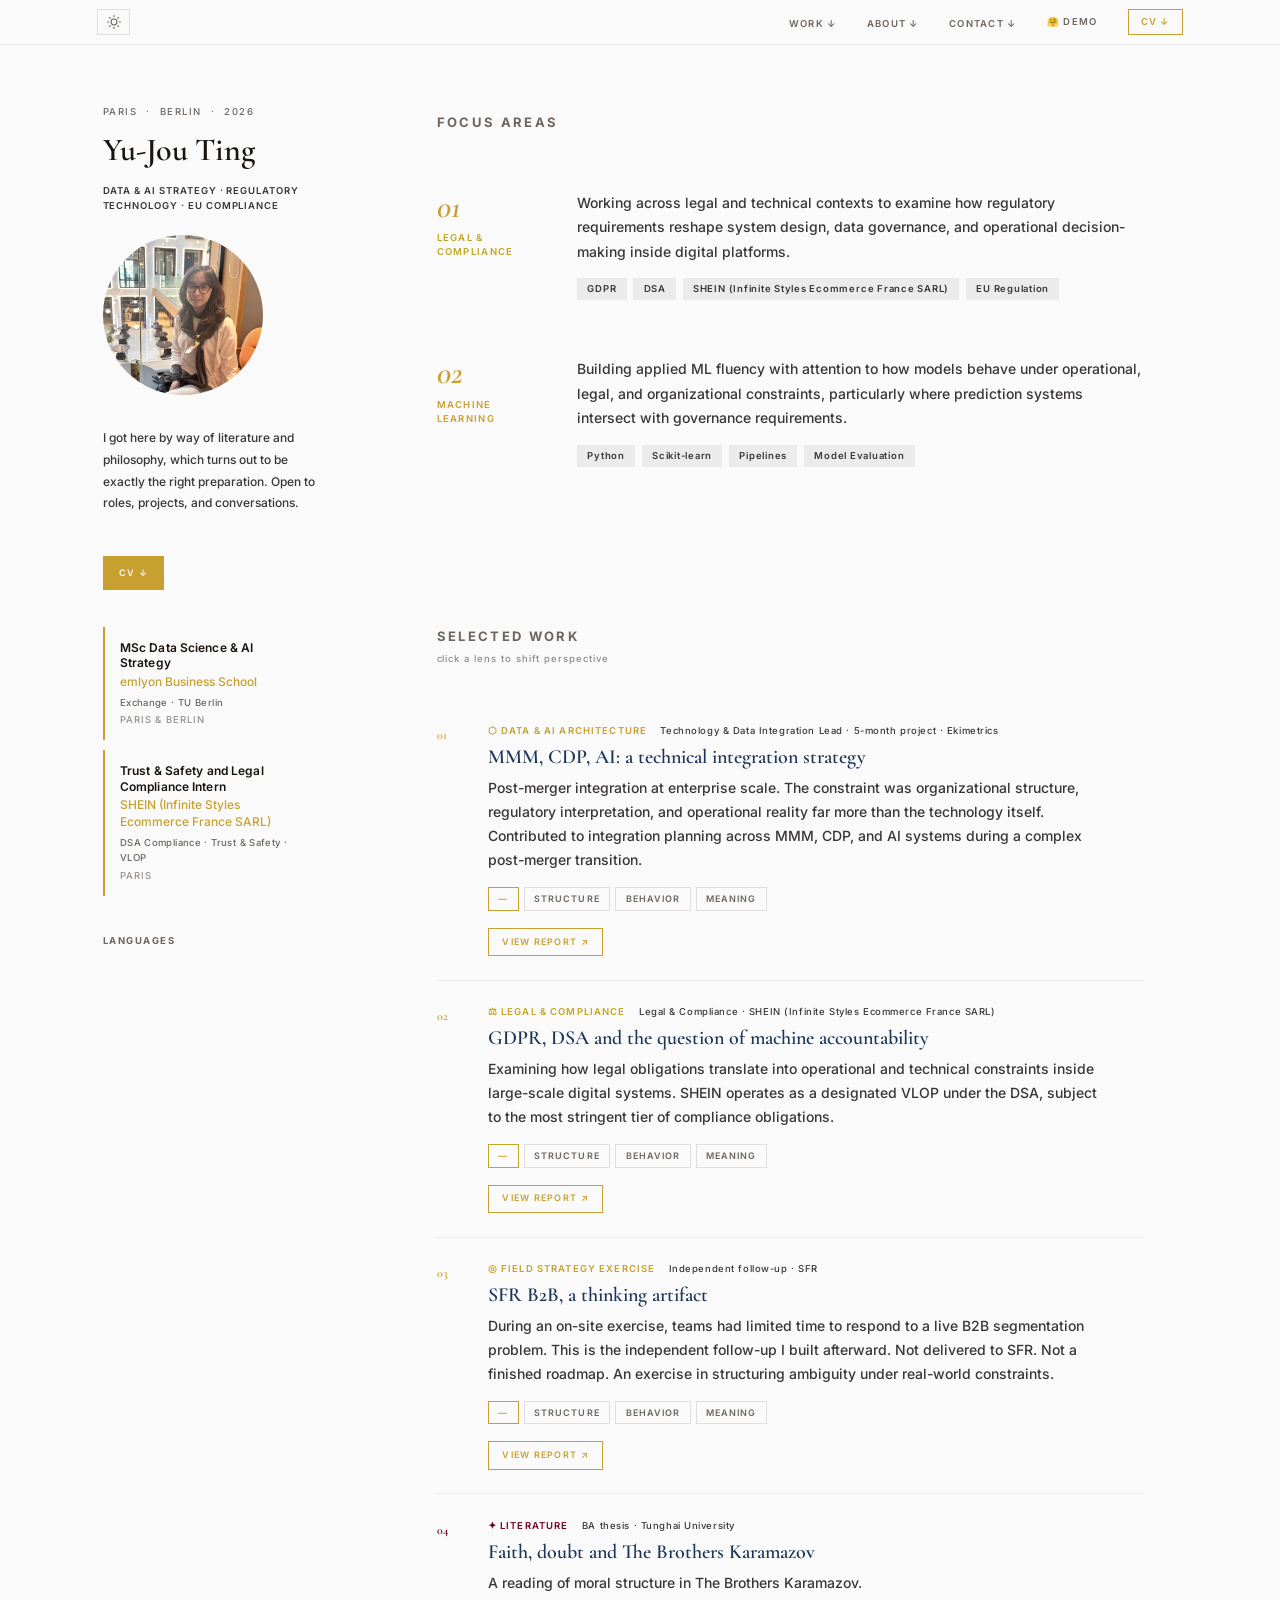
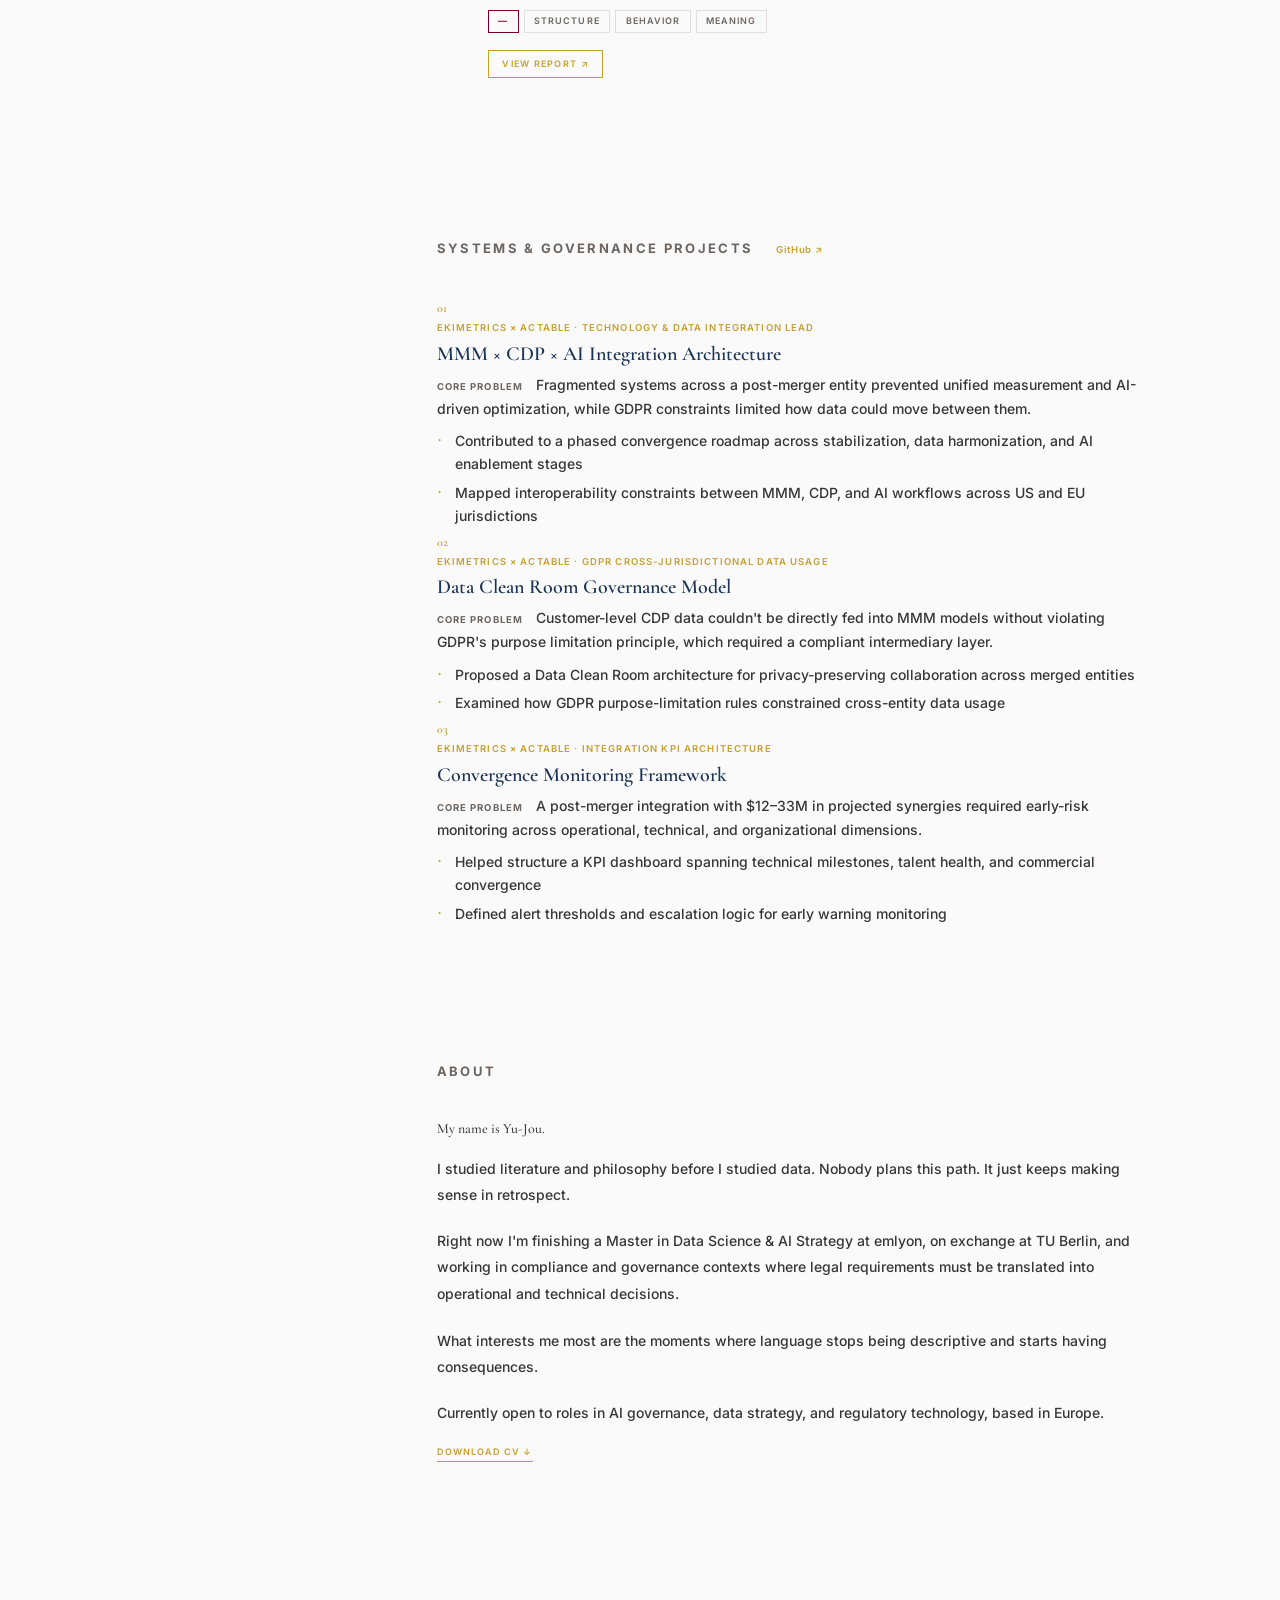
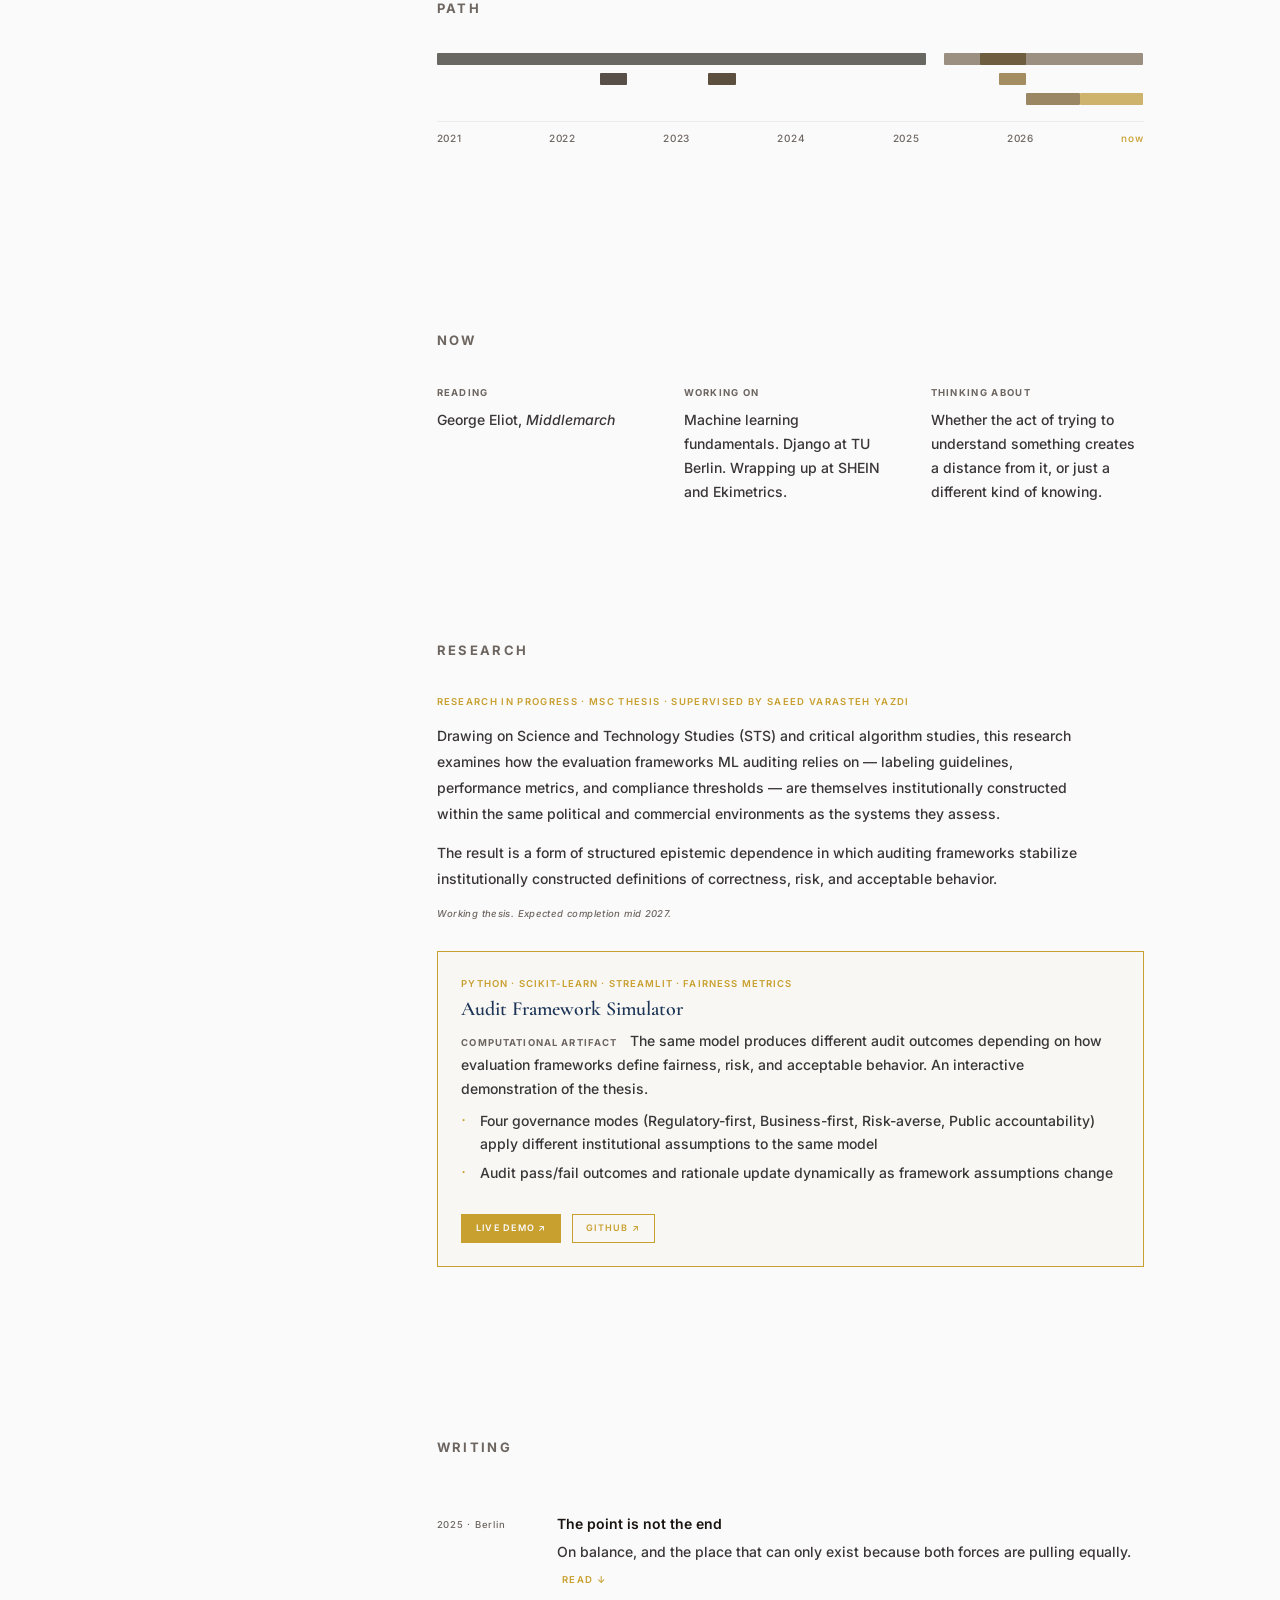
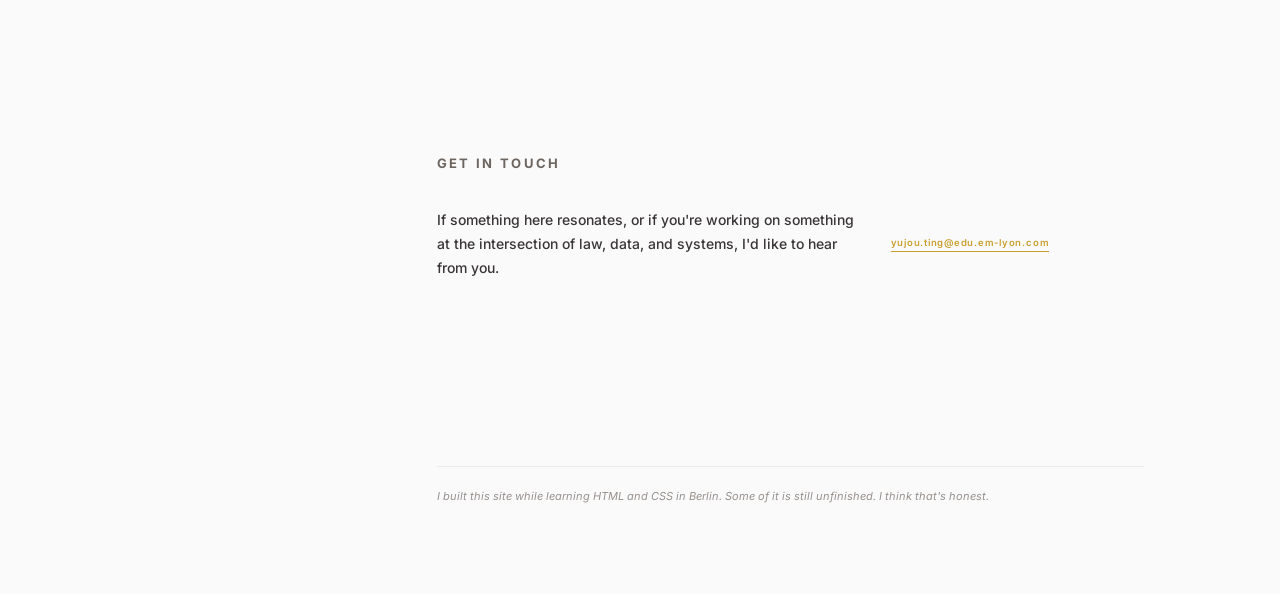
==== commit da83bc36: "css update" ====
--- a/index.html
+++ b/index.html
@@ -23,15 +23,31 @@
         <svg class="icon-moon" width="14" height="14" viewBox="0 0 24 24" fill="none" stroke="currentColor" stroke-width="1.8" stroke-linecap="round" stroke-linejoin="round"><path d="M21 12.79A9 9 0 1 1 11.21 3 7 7 0 0 0 21 12.79z"/></svg>
       </button>
       <div class="topbar-links">
-        <a href="#work">Work</a>
-        <a href="#systems">Systems</a>
-        <a href="#about">About</a>
-        <a href="#now">Now</a>
-        <a href="#research">Research</a>
-        <a href="#writing">Writing</a>
+        <div class="topbar-dropdown">
+          <span class="topbar-dropdown-label">Work ↓</span>
+          <div class="topbar-dropdown-menu">
+            <a href="#work">Selected Work</a>
+            <a href="#systems">Systems & Governance</a>
+            <a href="#research">Research</a>
+          </div>
+        </div>
+        <div class="topbar-dropdown">
+          <span class="topbar-dropdown-label">About ↓</span>
+          <div class="topbar-dropdown-menu">
+            <a href="#about">About</a>
+            <a href="#now">Now</a>
+            <a href="#writing">Writing</a>
+          </div>
+        </div>
+        <div class="topbar-dropdown">
+          <span class="topbar-dropdown-label">Contact ↓</span>
+          <div class="topbar-dropdown-menu">
+            <a href="mailto:yujou.ting@edu.em-lyon.com">Email</a>
+            <a href="https://www.linkedin.com/in/yu-jou-ting-1a466a3a7" target="_blank" rel="noopener">LinkedIn</a>
+            <a href="https://github.com/everdinne" target="_blank" rel="noopener">GitHub</a>
+          </div>
+        </div>
         <a href="https://huggingface.co/spaces/everdinne/audit-framework-simulator" target="_blank" rel="noopener" class="topbar-hf">🤗 Demo</a>
-        <a href="https://www.linkedin.com/in/yu-jou-ting-1a466a3a7" target="_blank" rel="noopener">LinkedIn</a>
-        <a href="https://github.com/everdinne" target="_blank" rel="noopener">GitHub</a>
         <a href="assets/reports/YuJou_Ting_CV_2026.pdf" class="topbar-cv" download>CV ↓</a>
       </div>
     </div>
@@ -152,7 +168,7 @@
           data-desc-meaning="What it means to build infrastructure that has to survive the people who designed it.">
           <span class="work-num">01</span>
           <div class="work-body">
-            <p class="work-tag">Data &amp; AI Architecture <span class="work-outcome">Technology &amp; Data Integration Lead · 5-month project · Ekimetrics</span></p>
+            <p class="work-tag">⬡ Data &amp; AI Architecture <span class="work-outcome">Technology &amp; Data Integration Lead · 5-month project · Ekimetrics</span></p>
             <p class="work-title">MMM, CDP, AI: a technical integration strategy</p>
             <p class="work-desc">Post-merger integration at enterprise scale. The constraint was organizational structure, regulatory interpretation, and operational reality far more than the technology itself. Contributed to integration planning across MMM, CDP, and AI systems during a complex post-merger transition.</p>
             <div class="work-perspectives">
@@ -172,7 +188,7 @@
           data-desc-meaning="What it means to hold something accountable when no one is actually deciding.">
           <span class="work-num">02</span>
           <div class="work-body">
-            <p class="work-tag">Legal &amp; Compliance <span class="work-outcome">Legal &amp; Compliance · SHEIN (Infinite Styles Ecommerce France SARL)</span></p>
+            <p class="work-tag">⚖ Legal &amp; Compliance <span class="work-outcome">Legal &amp; Compliance · SHEIN (Infinite Styles Ecommerce France SARL)</span></p>
             <p class="work-title">GDPR, DSA and the question of machine accountability</p>
             <p class="work-desc">Examining how legal obligations translate into operational and technical constraints inside large-scale digital systems. SHEIN operates as a designated VLOP under the DSA, subject to the most stringent tier of compliance obligations.</p>
             <div class="work-perspectives">
@@ -192,7 +208,7 @@
           data-desc-meaning="On the difference between measuring what exists and knowing what matters.">
           <span class="work-num">03</span>
           <div class="work-body">
-            <p class="work-tag">Field Strategy Exercise <span class="work-outcome">Independent follow-up · SFR</span></p>
+            <p class="work-tag">◎ Field Strategy Exercise <span class="work-outcome">Independent follow-up · SFR</span></p>
             <p class="work-title">SFR B2B, a thinking artifact</p>
             <p class="work-desc">During an on-site exercise, teams had limited time to respond to a live B2B segmentation problem. This is the independent follow-up I built afterward. Not delivered to SFR. Not a finished roadmap. An exercise in structuring ambiguity under real-world constraints.</p>
             <div class="work-perspectives">
@@ -212,7 +228,7 @@
           data-desc-meaning="On the ethics of certainty, and why being right doesn't resolve it.">
           <span class="work-num">04</span>
           <div class="work-body">
-            <p class="work-tag">Literature <span class="work-outcome">BA thesis · Tunghai University</span></p>
+            <p class="work-tag">✦ Literature <span class="work-outcome">BA thesis · Tunghai University</span></p>
             <p class="work-title">Faith, doubt and The Brothers Karamazov</p>
             <p class="work-desc">A reading of moral structure in The Brothers Karamazov.</p>
             <div class="work-perspectives">
@@ -535,4 +551,4 @@
   </script>
 
 </body>
-</html>
+</html>
--- a/style.css
+++ b/style.css
@@ -48,6 +48,7 @@
   z-index: 100;
   background: var(--bg);
   border-bottom: 1px solid var(--rule-soft);
+  overflow: visible;
 }
 
 .topbar-inner {
@@ -116,6 +117,52 @@
   gap: 1.8rem;
 }
 
+.topbar-dropdown {
+  position: relative;
+}
+
+.topbar-dropdown-label {
+  font-size: 9.5px;
+  letter-spacing: .13em;
+  text-transform: uppercase;
+  font-weight: 600;
+  color: var(--ink-soft);
+  cursor: pointer;
+  transition: color .2s;
+}
+.topbar-dropdown:hover .topbar-dropdown-label { color: var(--ink); }
+
+.topbar-dropdown-menu {
+  display: none;
+  position: absolute;
+  top: calc(100% + .6rem);
+  left: 0;
+  background: var(--bg);
+  border: 0.5px solid var(--rule);
+  padding: .4rem 0;
+  min-width: 160px;
+  z-index: 200;
+  box-shadow: 0 4px 12px rgba(0,0,0,0.06);
+}
+
+.topbar-dropdown:hover .topbar-dropdown-menu { display: block; }
+
+.topbar-dropdown-menu a {
+  display: block;
+  padding: .45rem 1rem;
+  font-size: 9.5px;
+  letter-spacing: .1em;
+  text-transform: uppercase;
+  color: var(--ink-mid);
+  text-decoration: none;
+  font-weight: 600;
+  transition: color .15s, background .15s;
+}
+.topbar-dropdown-menu a:hover {
+  color: var(--ink);
+  background: var(--rule-soft);
+}
+
 .topbar-links a {
   font-size: 9.5px;
   letter-spacing: .13em;
@@ -206,11 +253,11 @@
   top: 0;
   height: 100vh;
   overflow-y: auto;
-  padding: 3rem 2.2rem 2rem;
+  padding: 3.5rem 2.5rem 2rem;
   border-right: none;
   display: flex;
   flex-direction: column;
-  gap: 1.8rem;
+  gap: 2.2rem;
   background: var(--bg);
   scrollbar-width: none;
 }
@@ -472,13 +519,13 @@
   color: var(--bg);
 }
 
-/* CV button */
 .cv-btn {
   font-family: var(--sans);
   font-size: 9px;
   letter-spacing: .14em;
   text-transform: uppercase;
-  color: var(--gold);
+  color: var(--bg);
+  background: var(--gold);
   text-decoration: none;
   border: 0.5px solid var(--gold);
   padding: .5rem .9rem;
@@ -488,7 +535,7 @@
   font-weight: 600;
   margin-top: .3rem;
 }
-.cv-btn:hover { background: var(--gold); color: var(--bg); }
+.cv-btn:hover { background: transparent; color: var(--gold); }
 
 /* Sidebar footer */
 .sidebar-footer {
@@ -509,14 +556,14 @@
    MAIN CONTENT
 ───────────────────────────────────────── */
 .main {
-  padding: 3rem 3.5rem;
+  padding: 4rem 4.5rem;
   display: flex;
   flex-direction: column;
 }
 
 .main hr {
   border: none;
-  margin: 3rem 0;
+  margin: 4rem 0;
 }
 
 /* ─────────────────────────────────────────
@@ -528,7 +575,7 @@
   text-transform: uppercase;
   color: var(--ink-soft);
   font-weight: 700;
-  margin-bottom: 1.6rem;
+  margin-bottom: 2rem;
   display: block;
 }
 
@@ -1383,4 +1430,4 @@
 /* ─────────────────────────────────────────
    WORK ITEMS — hover color only, no line
 ───────────────────────────────────────── */
-.work-item { position: relative; }
+.work-item { position: relative; }
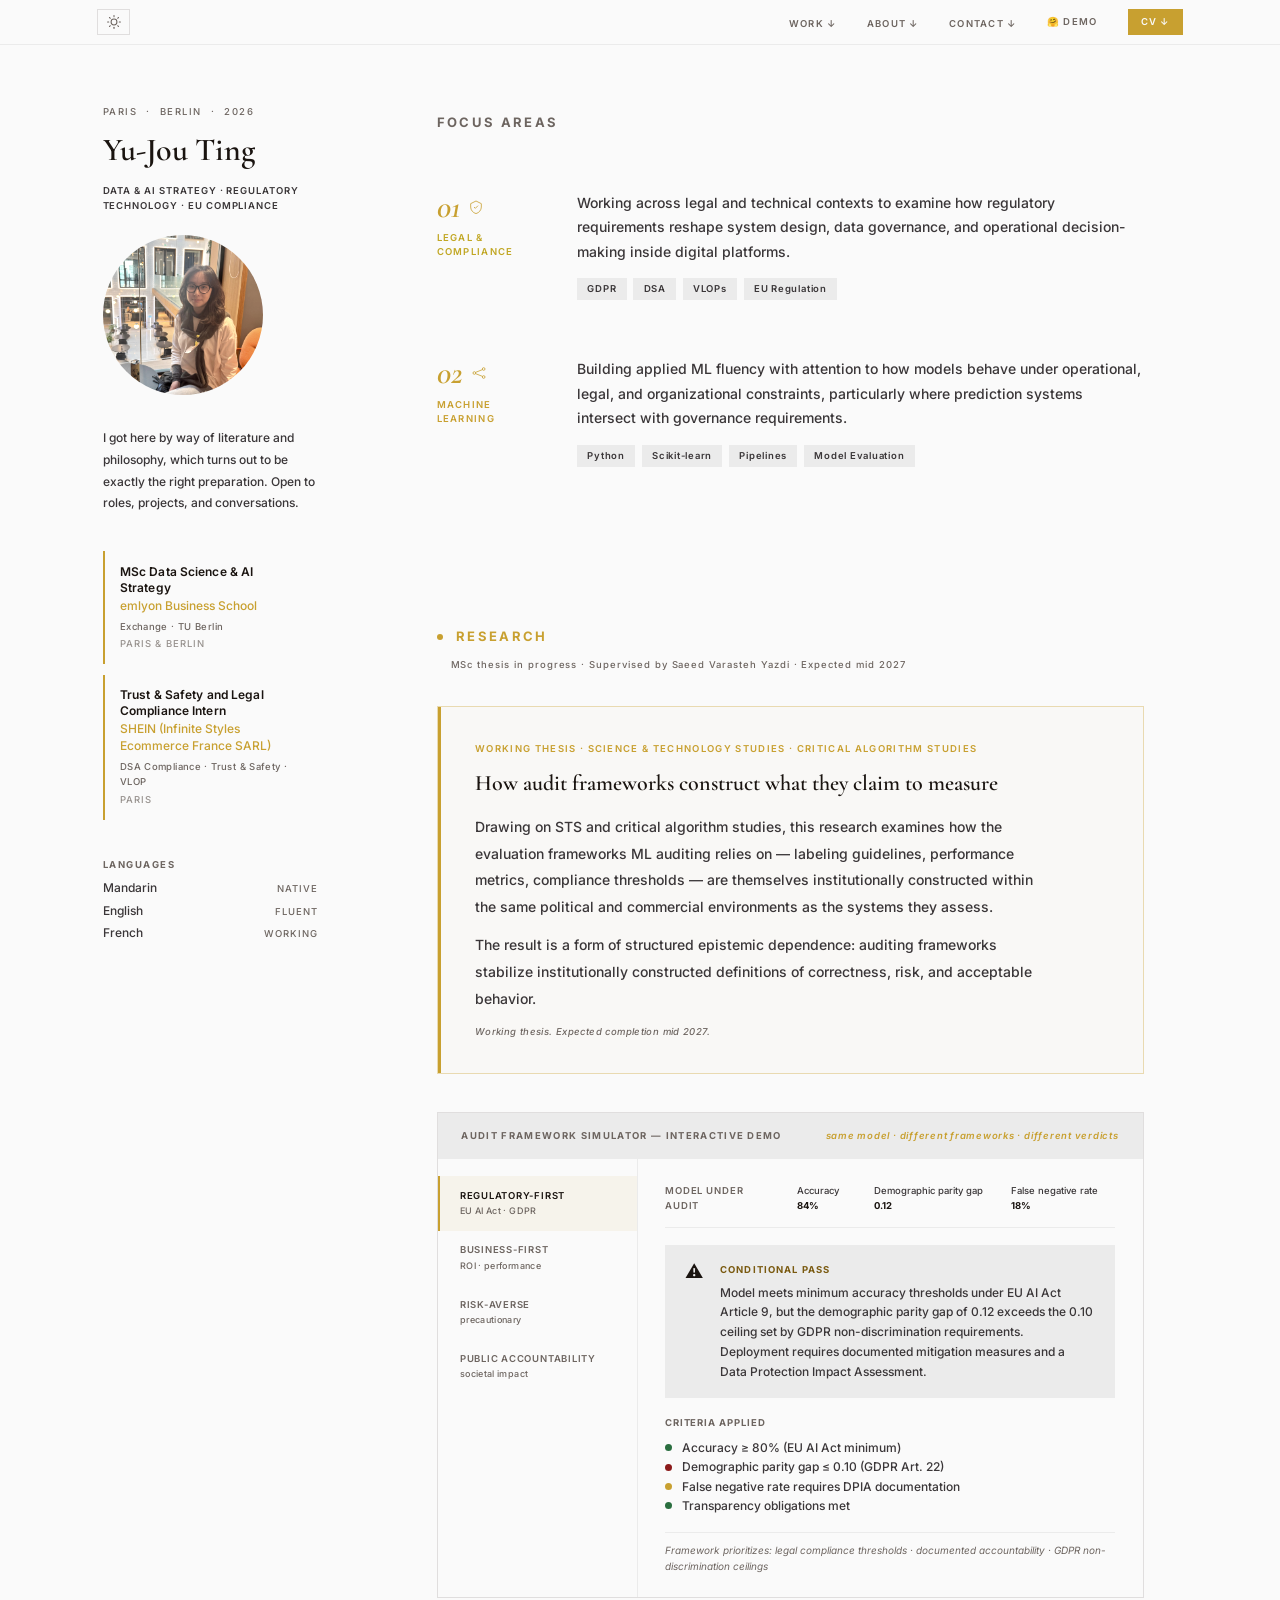
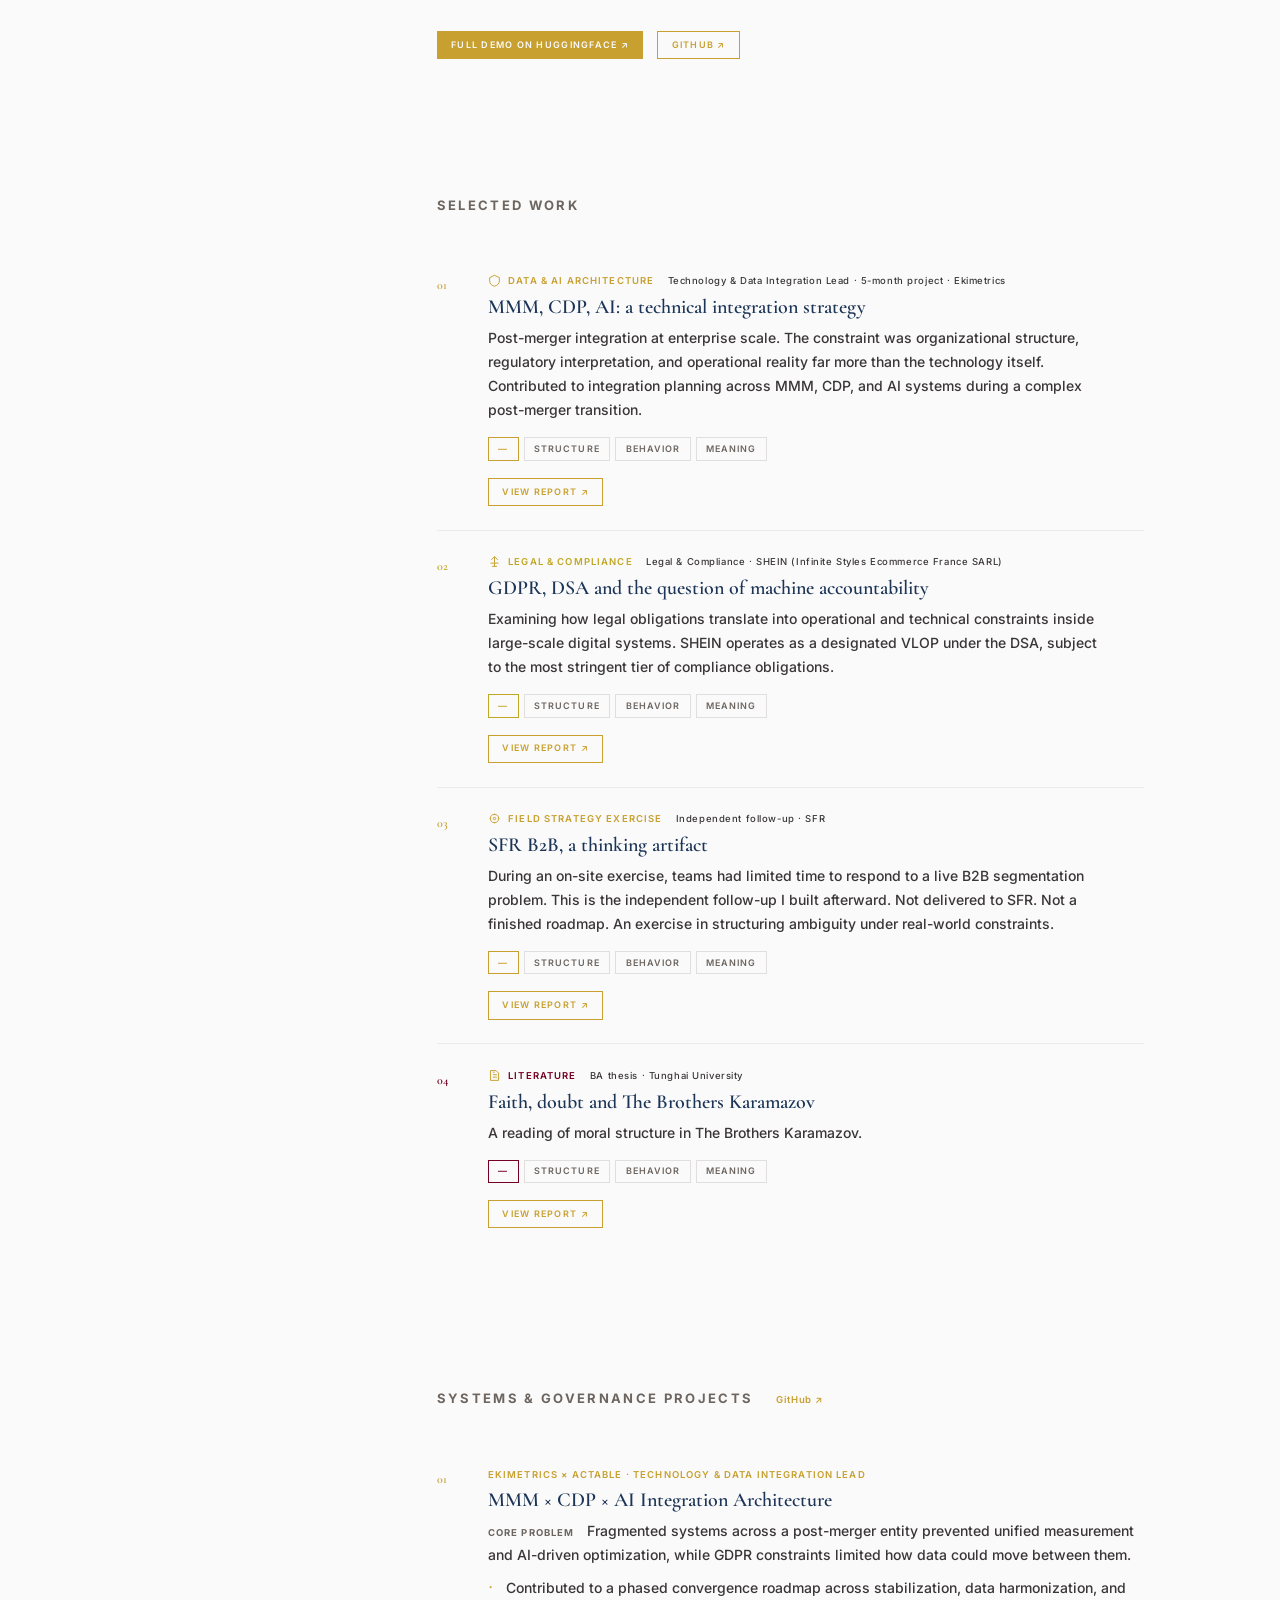
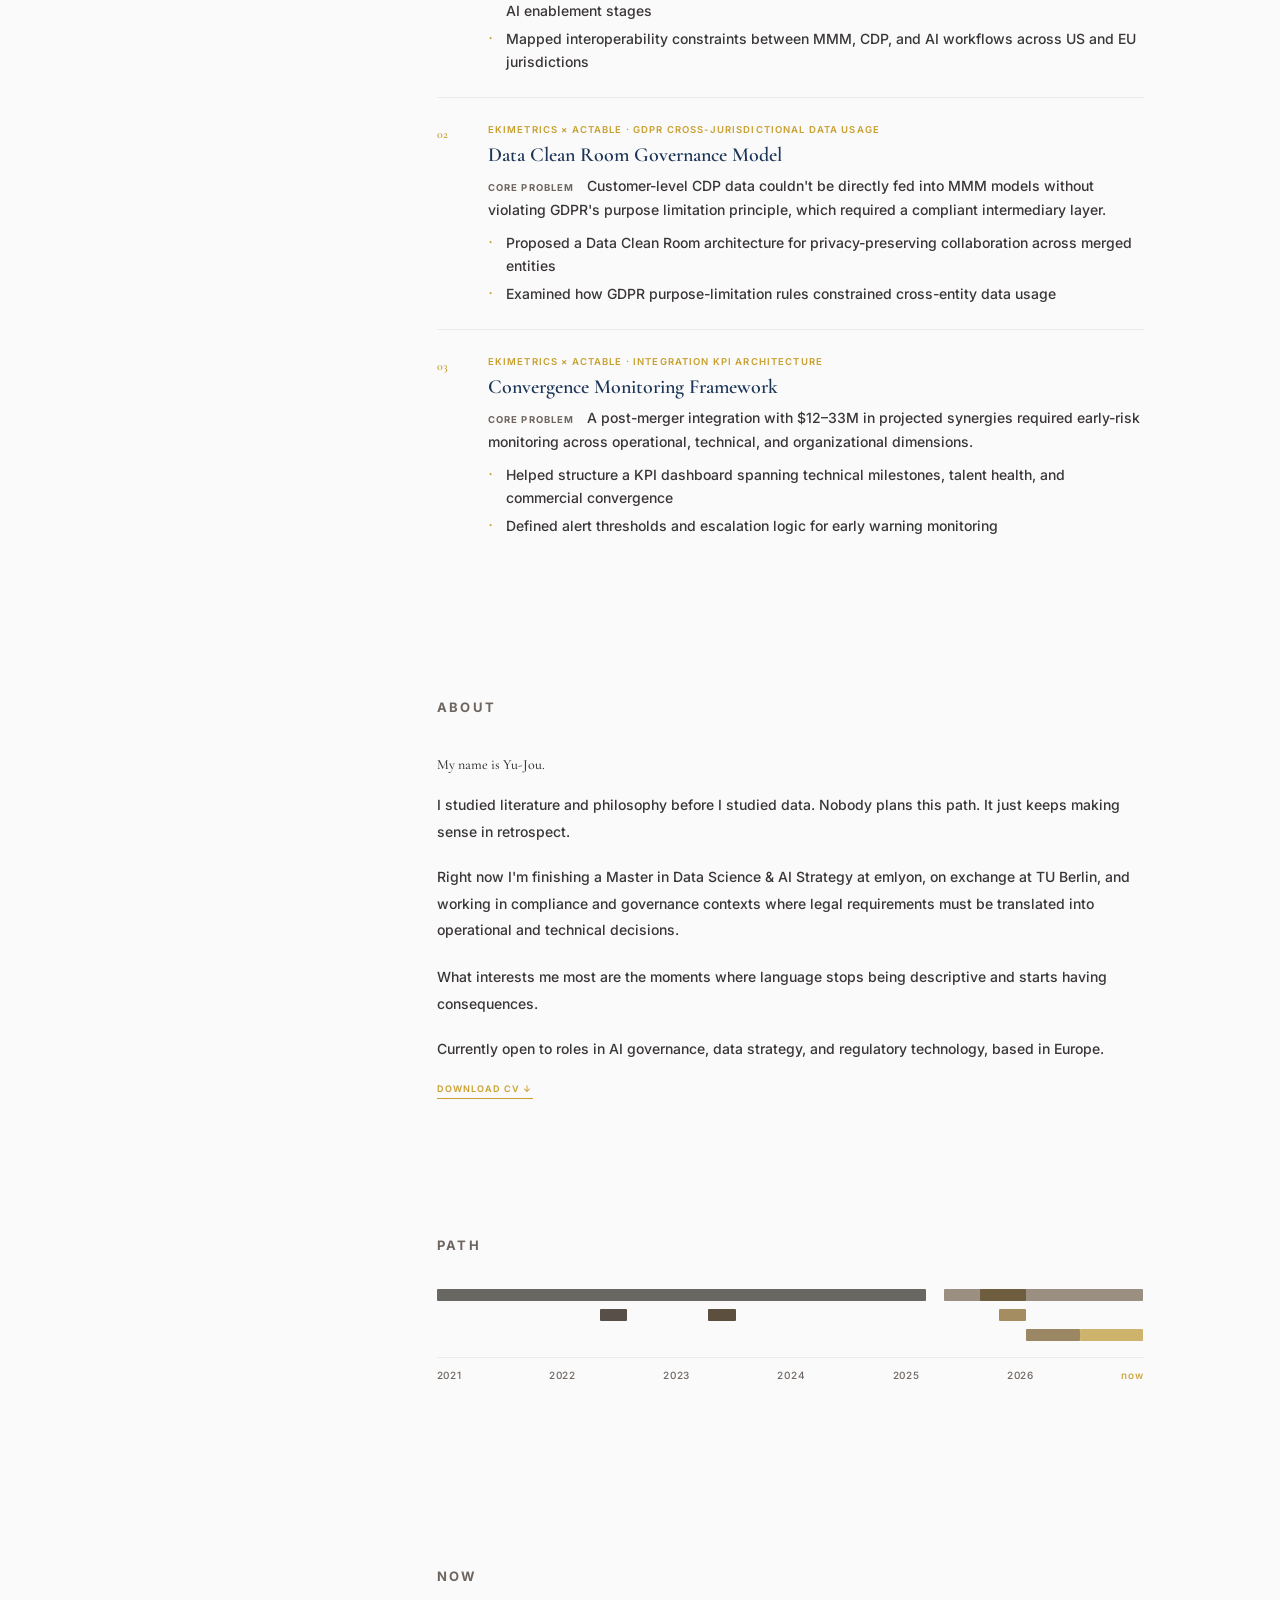
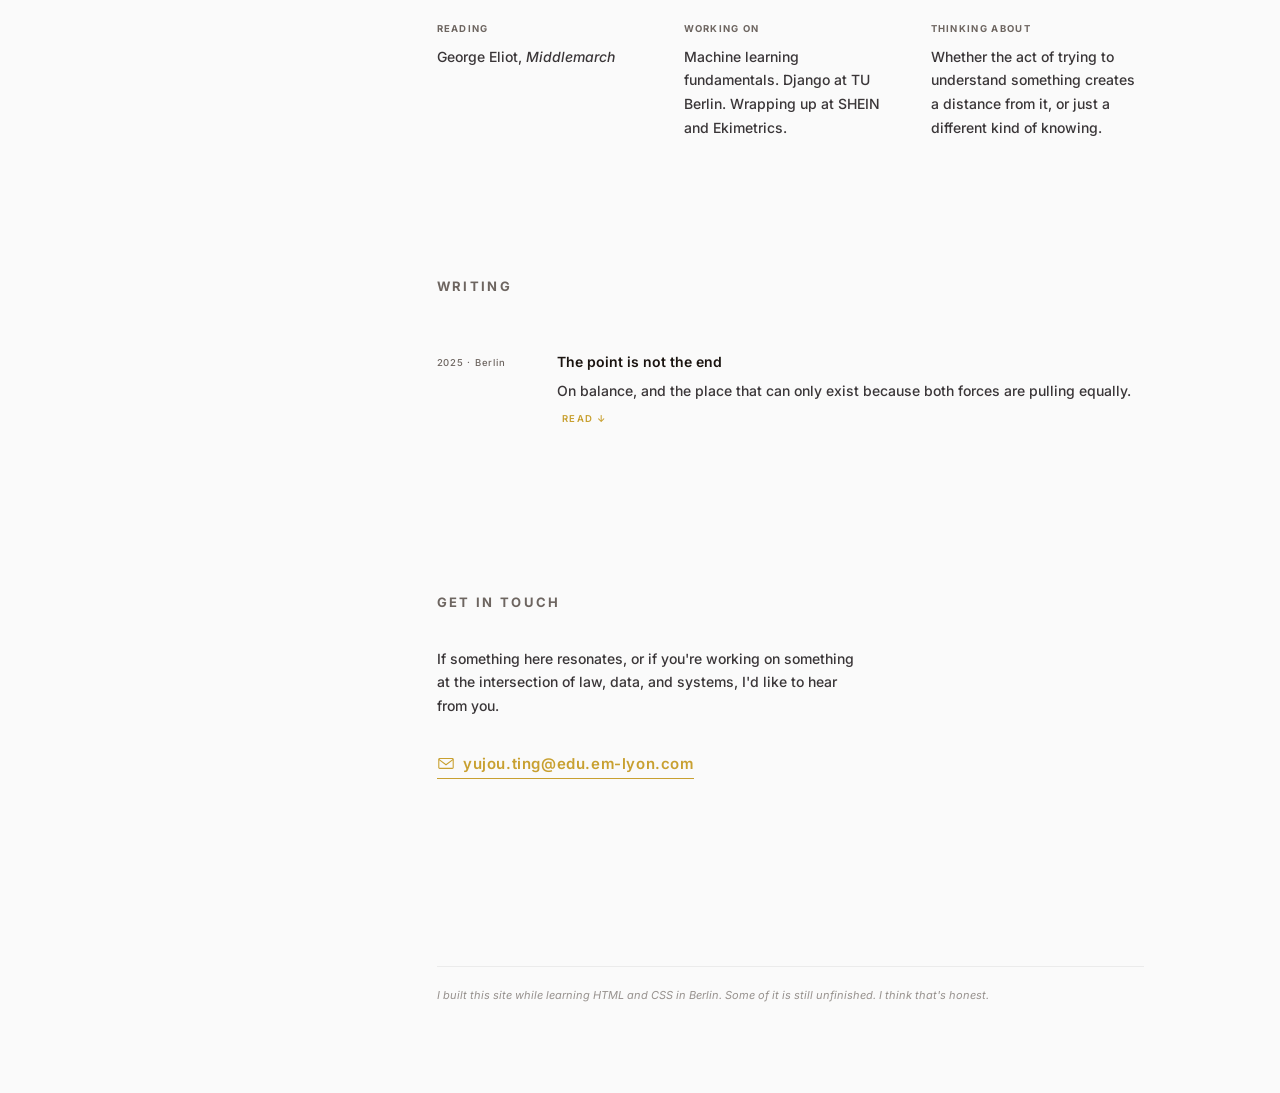
==== commit 99d1b33d: "Research demo" ====
--- a/index.html
+++ b/index.html
@@ -27,7 +27,7 @@
           <span class="topbar-dropdown-label">Work ↓</span>
           <div class="topbar-dropdown-menu">
             <a href="#work">Selected Work</a>
-            <a href="#systems">Systems & Governance</a>
+            <a href="#systems">Systems &amp; Governance</a>
             <a href="#research">Research</a>
           </div>
         </div>
@@ -52,11 +52,11 @@
       </div>
     </div>
   </nav>
-  <div class="cursor-dot"  id="cursor-dot"></div>
+  <div class="cursor-dot" id="cursor-dot"></div>
 
   <div class="layout">
 
-    <!-- ── SIDEBAR ── -->
+    <!-- SIDEBAR -->
     <aside class="sidebar">
       <div class="sidebar-top">
         <p class="sidebar-eyebrow">Paris &nbsp;·&nbsp; Berlin &nbsp;·&nbsp; <span id="eyebrow-year"></span></p>
@@ -66,9 +66,7 @@
       </div>
 
       <p class="hero-sub">I got here by way of literature and philosophy, which turns out to be exactly the right preparation. Open to roles, projects, and conversations.</p>
-      <a href="assets/reports/YuJou_Ting_CV_2026.pdf" class="cv-btn" download>CV ↓</a>
-
-      <!-- Identity cards -->
+
       <div class="sidebar-cards">
         <div class="sidebar-card">
           <span class="card-role">MSc Data Science &amp; AI Strategy</span>
@@ -76,15 +74,14 @@
           <span class="card-detail">Exchange · TU Berlin</span>
           <span class="card-location">Paris &amp; Berlin</span>
         </div>
-        <div class="sidebar-card sidebar-card--accent">
-          <span class="card-role">Trust & Safety and Legal Compliance Intern</span>
+        <div class="sidebar-card">
+          <span class="card-role">Trust &amp; Safety and Legal Compliance Intern</span>
           <span class="card-org">SHEIN (Infinite Styles Ecommerce France SARL)</span>
           <span class="card-detail">DSA Compliance · Trust &amp; Safety · VLOP</span>
           <span class="card-location">Paris</span>
         </div>
       </div>
 
-      <!-- Skills & Languages -->
       <div class="sidebar-meta">
         <div class="sidebar-meta-block">
           <span class="sidebar-meta-label">Languages</span>
@@ -111,8 +108,6 @@
         </div>
       </div>
 
-
-
       <footer class="sidebar-footer">
         <span>© <span id="footer-copy-year"></span> Yu-Jou Ting</span>
         <span id="footer-date" class="footer-date"></span>
@@ -120,7 +115,7 @@
       </footer>
     </aside>
 
-    <!-- ── MAIN ── -->
+    <!-- MAIN -->
     <main class="main">
 
       <!-- FOCUS AREAS -->
@@ -128,39 +123,113 @@
         <p class="section-label">Focus areas</p>
         <div class="impact-anno">
           <div class="impact-anno-left">
-            <div class="impact-anno-num">01</div>
+            <div class="impact-anno-header">
+              <div class="impact-anno-num">01</div>
+              <svg class="focus-icon" viewBox="0 0 24 24" fill="none" stroke="currentColor" stroke-width="1.2"><path d="M12 3L4 7v5c0 4.5 3.3 8.7 8 9.9 4.7-1.2 8-5.4 8-9.9V7L12 3z"/><path d="M9 12l2 2 4-4"/></svg>
+            </div>
             <div class="impact-anno-domain legal">Legal &amp;<br>Compliance</div>
           </div>
           <div class="impact-anno-right">
             <p class="impact-text">Working across legal and technical contexts to examine how regulatory requirements reshape system design, data governance, and operational decision-making inside digital platforms.</p>
             <div class="impact-chips">
-              <span class="impact-chip">GDPR</span>
-              <span class="impact-chip">DSA</span>
-              <span class="impact-chip">SHEIN (Infinite Styles Ecommerce France SARL)</span>
-              <span class="impact-chip">EU Regulation</span>
+              <span class="impact-chip">GDPR</span><span class="impact-chip">DSA</span><span class="impact-chip">VLOPs</span><span class="impact-chip">EU Regulation</span>
             </div>
           </div>
           <div class="impact-anno-left impact-anno-left--b">
-            <div class="impact-anno-num">02</div>
+            <div class="impact-anno-header">
+              <div class="impact-anno-num">02</div>
+              <svg class="focus-icon" viewBox="0 0 24 24" fill="none" stroke="currentColor" stroke-width="1.2"><circle cx="5" cy="12" r="2"/><circle cx="19" cy="6" r="2"/><circle cx="19" cy="18" r="2"/><line x1="7" y1="11" x2="17" y2="7"/><line x1="7" y1="13" x2="17" y2="17"/></svg>
+            </div>
             <div class="impact-anno-domain data">Machine<br>Learning</div>
           </div>
           <div class="impact-anno-right impact-anno-right--b">
             <p class="impact-text">Building applied ML fluency with attention to how models behave under operational, legal, and organizational constraints, particularly where prediction systems intersect with governance requirements.</p>
             <div class="impact-chips">
-              <span class="impact-chip">Python</span>
-              <span class="impact-chip">Scikit-learn</span>
-              <span class="impact-chip">Pipelines</span>
-              <span class="impact-chip">Model Evaluation</span>
-            </div>
-          </div>
-        </div>
+              <span class="impact-chip">Python</span><span class="impact-chip">Scikit-learn</span><span class="impact-chip">Pipelines</span><span class="impact-chip">Model Evaluation</span>
+            </div>
+          </div>
+        </div>
+      </section>
+
+      <hr>
+
+      <!-- RESEARCH — moved up, visually prominent -->
+      <section id="research" data-theme="meaning" data-context="Meaning">
+
+        <p class="research-section-label">Research</p>
+        <p class="research-section-kicker">MSc thesis in progress · Supervised by Saeed Varasteh Yazdi · Expected mid 2027</p>
+
+        <div class="research-featured">
+          <p class="research-featured-meta">Working thesis · Science &amp; Technology Studies · Critical Algorithm Studies</p>
+          <p class="research-featured-title">How audit frameworks construct what they claim to measure</p>
+          <p class="research-featured-desc">Drawing on STS and critical algorithm studies, this research examines how the evaluation frameworks ML auditing relies on — labeling guidelines, performance metrics, compliance thresholds — are themselves institutionally constructed within the same political and commercial environments as the systems they assess.</p>
+          <p class="research-featured-desc">The result is a form of structured epistemic dependence: auditing frameworks stabilize institutionally constructed definitions of correctness, risk, and acceptable behavior.</p>
+          <p class="research-featured-wip">Working thesis. Expected completion mid 2027.</p>
+        </div>
+
+        <!-- EMBEDDED AUDIT DEMO -->
+        <div class="demo-widget" id="audit-demo">
+          <div class="demo-header">
+            <span class="demo-header-label">Audit Framework Simulator — Interactive Demo</span>
+            <span class="demo-header-tag">same model · different frameworks · different verdicts</span>
+          </div>
+          <div class="demo-body">
+            <div class="demo-modes" role="tablist" aria-label="Governance modes">
+              <button class="demo-mode-btn active" data-mode="regulatory" role="tab" aria-selected="true">
+                <span class="mode-name">Regulatory-first</span>
+                <span class="mode-sub">EU AI Act · GDPR</span>
+              </button>
+              <button class="demo-mode-btn" data-mode="business" role="tab" aria-selected="false">
+                <span class="mode-name">Business-first</span>
+                <span class="mode-sub">ROI · performance</span>
+              </button>
+              <button class="demo-mode-btn" data-mode="risk" role="tab" aria-selected="false">
+                <span class="mode-name">Risk-averse</span>
+                <span class="mode-sub">precautionary</span>
+              </button>
+              <button class="demo-mode-btn" data-mode="public" role="tab" aria-selected="false">
+                <span class="mode-name">Public accountability</span>
+                <span class="mode-sub">societal impact</span>
+              </button>
+            </div>
+
+            <div class="demo-panel" id="demo-panel" role="tabpanel">
+              <div class="demo-model-info">
+                <span class="demo-model-label">Model under audit</span>
+                <div class="demo-model-stats">
+                  <span class="demo-stat">Accuracy <strong>84%</strong></span>
+                  <span class="demo-stat">Demographic parity gap <strong>0.12</strong></span>
+                  <span class="demo-stat">False negative rate <strong>18%</strong></span>
+                </div>
+              </div>
+              <div class="demo-verdict-box" id="demo-verdict-box">
+                <span class="demo-verdict-icon" id="demo-verdict-icon">⚠</span>
+                <div class="demo-verdict-content">
+                  <span class="demo-verdict-status conditional" id="demo-verdict-status">CONDITIONAL PASS</span>
+                  <span class="demo-verdict-reason" id="demo-verdict-reason">Select a governance mode to see how institutional assumptions shape the audit verdict.</span>
+                </div>
+              </div>
+              <div class="demo-criteria">
+                <span class="demo-criteria-label">Criteria applied</span>
+                <div id="demo-criteria-list"></div>
+              </div>
+              <div class="demo-footer-note" id="demo-footer-note"></div>
+            </div>
+          </div>
+        </div>
+
+        <div style="display:flex; gap:.8rem; margin-top:1.2rem; align-items:center; flex-wrap:wrap;">
+          <a href="https://huggingface.co/spaces/everdinne/audit-framework-simulator" target="_blank" rel="noopener" class="work-report-btn work-report-btn--primary">Full Demo on HuggingFace ↗</a>
+          <a href="https://github.com/everdinne/audit-framework-simulator" target="_blank" rel="noopener" class="work-report-btn">GitHub ↗</a>
+        </div>
+
       </section>
 
       <hr>
 
       <!-- WORK -->
       <section id="work" data-theme="behavior" data-context="Behavior">
-        <p class="section-label">Selected work <span class="section-hint">click a lens to shift perspective</span></p>
+        <p class="section-label">Selected work</p>
 
         <div class="work-item data" data-domain="data"
           data-desc-structure="Post-merger integration at enterprise scale. The constraint was organizational structure, regulatory interpretation, and operational reality far more than the technology itself."
@@ -168,7 +237,7 @@
           data-desc-meaning="What it means to build infrastructure that has to survive the people who designed it.">
           <span class="work-num">01</span>
           <div class="work-body">
-            <p class="work-tag">⬡ Data &amp; AI Architecture <span class="work-outcome">Technology &amp; Data Integration Lead · 5-month project · Ekimetrics</span></p>
+            <p class="work-tag"><svg class="work-icon" viewBox="0 0 16 16" fill="none" stroke="currentColor" stroke-width="1.2"><path d="M8 1.5L2 4.5v4c0 3 2.2 5.8 6 6.5 3.8-.7 6-3.5 6-6.5v-4L8 1.5z"/></svg> Data &amp; AI Architecture <span class="work-outcome">Technology &amp; Data Integration Lead · 5-month project · Ekimetrics</span></p>
             <p class="work-title">MMM, CDP, AI: a technical integration strategy</p>
             <p class="work-desc">Post-merger integration at enterprise scale. The constraint was organizational structure, regulatory interpretation, and operational reality far more than the technology itself. Contributed to integration planning across MMM, CDP, and AI systems during a complex post-merger transition.</p>
             <div class="work-perspectives">
@@ -188,7 +257,7 @@
           data-desc-meaning="What it means to hold something accountable when no one is actually deciding.">
           <span class="work-num">02</span>
           <div class="work-body">
-            <p class="work-tag">⚖ Legal &amp; Compliance <span class="work-outcome">Legal &amp; Compliance · SHEIN (Infinite Styles Ecommerce France SARL)</span></p>
+            <p class="work-tag"><svg class="work-icon" viewBox="0 0 16 16" fill="none" stroke="currentColor" stroke-width="1.2"><path d="M8 2v12M4 6l4-4 4 4M3 10h10M5 14h6"/></svg> Legal &amp; Compliance <span class="work-outcome">Legal &amp; Compliance · SHEIN (Infinite Styles Ecommerce France SARL)</span></p>
             <p class="work-title">GDPR, DSA and the question of machine accountability</p>
             <p class="work-desc">Examining how legal obligations translate into operational and technical constraints inside large-scale digital systems. SHEIN operates as a designated VLOP under the DSA, subject to the most stringent tier of compliance obligations.</p>
             <div class="work-perspectives">
@@ -208,7 +277,7 @@
           data-desc-meaning="On the difference between measuring what exists and knowing what matters.">
           <span class="work-num">03</span>
           <div class="work-body">
-            <p class="work-tag">◎ Field Strategy Exercise <span class="work-outcome">Independent follow-up · SFR</span></p>
+            <p class="work-tag"><svg class="work-icon" viewBox="0 0 16 16" fill="none" stroke="currentColor" stroke-width="1.2"><circle cx="8" cy="8" r="5"/><circle cx="8" cy="8" r="1.5"/><line x1="8" y1="2" x2="8" y2="3.5"/><line x1="8" y1="12.5" x2="8" y2="14"/><line x1="2" y1="8" x2="3.5" y2="8"/><line x1="12.5" y1="8" x2="14" y2="8"/></svg> Field Strategy Exercise <span class="work-outcome">Independent follow-up · SFR</span></p>
             <p class="work-title">SFR B2B, a thinking artifact</p>
             <p class="work-desc">During an on-site exercise, teams had limited time to respond to a live B2B segmentation problem. This is the independent follow-up I built afterward. Not delivered to SFR. Not a finished roadmap. An exercise in structuring ambiguity under real-world constraints.</p>
             <div class="work-perspectives">
@@ -228,7 +297,7 @@
           data-desc-meaning="On the ethics of certainty, and why being right doesn't resolve it.">
           <span class="work-num">04</span>
           <div class="work-body">
-            <p class="work-tag">✦ Literature <span class="work-outcome">BA thesis · Tunghai University</span></p>
+            <p class="work-tag"><svg class="work-icon" viewBox="0 0 16 16" fill="none" stroke="currentColor" stroke-width="1.2"><path d="M3 2h7l3 3v9H3V2z"/><line x1="6" y1="7" x2="11" y2="7"/><line x1="6" y1="10" x2="11" y2="10"/><line x1="6" y1="4" x2="8" y2="4"/></svg> Literature <span class="work-outcome">BA thesis · Tunghai University</span></p>
             <p class="work-title">Faith, doubt and The Brothers Karamazov</p>
             <p class="work-desc">A reading of moral structure in The Brothers Karamazov.</p>
             <div class="work-perspectives">
@@ -245,7 +314,7 @@
 
       <hr>
 
-      <!-- SYSTEMS & GOVERNANCE PROJECTS -->
+      <!-- SYSTEMS & GOVERNANCE -->
       <section id="systems" data-theme="behavior" data-context="Behavior">
         <p class="section-label">Systems &amp; Governance Projects <a href="https://github.com/everdinne/audit-framework-simulator" target="_blank" rel="noopener" class="section-github">GitHub ↗</a></p>
 
@@ -337,35 +406,6 @@
           <div class="now-item">
             <p class="now-label">Thinking about</p>
             <p class="now-text">Whether the act of trying to understand something creates a distance from it, or just a different kind of knowing.</p>
-          </div>
-        </div>
-      </section>
-
-      <hr>
-
-      <!-- RESEARCH -->
-      <section id="research">
-        <p class="section-label">Research</p>
-        <div class="research-item">
-          <span class="research-meta">Research in progress · MSc thesis · Supervised by Saeed Varasteh Yazdi</span>
-          <p class="research-desc">Drawing on Science and Technology Studies (STS) and critical algorithm studies, this research examines how the evaluation frameworks ML auditing relies on — labeling guidelines, performance metrics, and compliance thresholds — are themselves institutionally constructed within the same political and commercial environments as the systems they assess.</p>
-          <p class="research-desc">The result is a form of structured epistemic dependence in which auditing frameworks stabilize institutionally constructed definitions of correctness, risk, and acceptable behavior.</p>
-          <p class="research-wip">Working thesis. Expected completion mid 2027.</p>
-        </div>
-
-        <div class="sgp-item sgp-item--featured" style="margin-top:1.8rem;">
-          <div class="sgp-body">
-            <p class="sgp-context">Python · scikit-learn · Streamlit · Fairness Metrics</p>
-            <p class="sgp-title">Audit Framework Simulator</p>
-            <p class="sgp-problem"><span class="sgp-problem-label">Computational artifact</span> The same model produces different audit outcomes depending on how evaluation frameworks define fairness, risk, and acceptable behavior. An interactive demonstration of the thesis.</p>
-            <ul class="sgp-bullets">
-              <li>Four governance modes (Regulatory-first, Business-first, Risk-averse, Public accountability) apply different institutional assumptions to the same model</li>
-              <li>Audit pass/fail outcomes and rationale update dynamically as framework assumptions change</li>
-            </ul>
-            <div style="display:flex; gap:.6rem; margin-top:.8rem;">
-              <a href="https://huggingface.co/spaces/everdinne/audit-framework-simulator" target="_blank" rel="noopener" class="work-report-btn work-report-btn--primary">Live Demo ↗</a>
-              <a href="https://github.com/everdinne/audit-framework-simulator" target="_blank" rel="noopener" class="work-report-btn">GitHub ↗</a>
-            </div>
           </div>
         </div>
       </section>
@@ -401,13 +441,15 @@
         <p class="section-label">Get in touch</p>
         <div class="contact-box">
           <p class="contact-text">If something here resonates, or if you're working on something at the intersection of law, data, and systems, I'd like to hear from you.</p>
-          <a href="mailto:yujou.ting@edu.em-lyon.com" class="contact-link">yujou.ting@edu.em-lyon.com</a>
-        </div>
-      </section>
-
-      <hr>
-
-      <!-- NOTE as footer -->
+          <a href="mailto:yujou.ting@edu.em-lyon.com" class="contact-link">
+            <svg class="contact-icon" viewBox="0 0 20 20" fill="none" stroke="currentColor" stroke-width="1.2"><rect x="2" y="5" width="16" height="11" rx="1"/><path d="M2 6l8 6 8-6"/></svg>
+            yujou.ting@edu.em-lyon.com
+          </a>
+        </div>
+      </section>
+
+      <hr>
+
       <div class="note-footer">
         <p class="note-footer-text">I built this site while learning HTML and CSS in Berlin. Some of it is still unfinished. I think that's honest.</p>
       </div>
@@ -435,98 +477,69 @@
 
   <script>
     const LAST_UPDATED = '2026-04-30';
-
     document.getElementById('eyebrow-year').textContent = new Date().getFullYear();
 
-    // Dark mode toggle
+    // Dark mode
     const themeToggle = document.getElementById('theme-toggle');
-    const savedTheme = localStorage.getItem('theme');
-    if (savedTheme === 'dark') document.body.classList.add('dark');
+    if (localStorage.getItem('theme') === 'dark') document.body.classList.add('dark');
     themeToggle.addEventListener('click', () => {
       document.body.classList.toggle('dark');
       localStorage.setItem('theme', document.body.classList.contains('dark') ? 'dark' : 'light');
     });
 
-    // Cursor
-    const glow = document.getElementById('cursor-glow');
-    const dot  = document.getElementById('cursor-dot');
-    let mouseX = 0, mouseY = 0, rafPending = false;
+    // Cursor dot
+    const dot = document.getElementById('cursor-dot');
+    let rafPending = false;
     document.addEventListener('mousemove', e => {
-      mouseX = e.clientX; mouseY = e.clientY;
-      if (!rafPending) { rafPending = true; requestAnimationFrame(() => { glow.style.left=mouseX+'px'; glow.style.top=mouseY+'px'; glow.style.opacity='0.13'; dot.style.left=mouseX+'px'; dot.style.top=mouseY+'px'; dot.style.opacity='0.4'; rafPending=false; }); }
+      if (!rafPending) { rafPending = true; requestAnimationFrame(() => { dot.style.left=e.clientX+'px'; dot.style.top=e.clientY+'px'; dot.style.opacity='0.4'; rafPending=false; }); }
     });
-    document.addEventListener('mouseleave', () => { glow.style.opacity='0'; dot.style.opacity='0'; });
-
-    // Theme
+    document.addEventListener('mouseleave', () => { dot.style.opacity='0'; });
+
+    // Scroll theme
     const themes = {
-      structure: { navBg:'#f0f0ee', rule:'#e0dede', ruleSoft:'#ebebeb', inkMid:'#3a3638', bg:'#fafafa', surfaceText:'#1e3a28', accentSoft:'#2e5038' },
-      behavior:  { navBg:'#f0f0ee', rule:'#e0dede', ruleSoft:'#ebebeb', inkMid:'#3a3638', bg:'#fafafa', surfaceText:'#6B0F1A', accentSoft:'#8a2040' },
-      meaning:   { navBg:'#f0f0ee', rule:'#e0dede', ruleSoft:'#ebebeb', inkMid:'#3a3638', bg:'#fafafa', surfaceText:'#8B1A3A', accentSoft:'#a04060' }
+      structure: { rule:'#e0dede', ruleSoft:'#ebebeb', inkMid:'#3a3638', bg:'#fafafa', surfaceText:'#1e3a28', accentSoft:'#2e5038' },
+      behavior:  { rule:'#e0dede', ruleSoft:'#ebebeb', inkMid:'#3a3638', bg:'#fafafa', surfaceText:'#6B0F1A', accentSoft:'#8a2040' },
+      meaning:   { rule:'#e0dede', ruleSoft:'#ebebeb', inkMid:'#3a3638', bg:'#fafafa', surfaceText:'#8B1A3A', accentSoft:'#a04060' }
     };
-    let currentTheme='structure', scrollTheme='structure', hoverTheme=null;
-
-    // FIX 1: applyTheme no longer swaps descriptions — that's handled separately on hover
+    let currentTheme = 'structure';
     function applyTheme(key) {
-      if (key===currentTheme) return;
-      currentTheme=key;
-      const t=themes[key], r=document.documentElement;
-      r.style.setProperty('--surface-dark',t.navBg); r.style.setProperty('--rule',t.rule); r.style.setProperty('--rule-soft',t.ruleSoft);
-      r.style.setProperty('--ink-mid',t.inkMid); r.style.setProperty('--bg',t.bg); r.style.setProperty('--surface-text',t.surfaceText); r.style.setProperty('--accent-soft',t.accentSoft);
+      if (key === currentTheme) return; currentTheme = key;
+      const t = themes[key], r = document.documentElement;
+      r.style.setProperty('--rule',t.rule); r.style.setProperty('--rule-soft',t.ruleSoft);
+      r.style.setProperty('--ink-mid',t.inkMid); r.style.setProperty('--bg',t.bg);
+      r.style.setProperty('--surface-text',t.surfaceText); r.style.setProperty('--accent-soft',t.accentSoft);
     }
-
     const obs = new IntersectionObserver(entries => {
-      entries.forEach(e => { if (e.isIntersecting&&e.intersectionRatio>0.3) { const t=e.target.dataset.theme; if(t){scrollTheme=t; if(!hoverTheme)applyTheme(scrollTheme);} } });
+      entries.forEach(e => { if (e.isIntersecting && e.intersectionRatio > 0.3) { const t = e.target.dataset.theme; if (t) applyTheme(t); } });
     }, { threshold:[0.1,0.3,0.5], rootMargin:'-10% 0px -30% 0px' });
-    document.querySelectorAll('[data-theme]').forEach(el => { if(!el.classList.contains('work-item')) obs.observe(el); });
-
-    // Store original descriptions
+    document.querySelectorAll('[data-theme]').forEach(el => { if (!el.classList.contains('work-item')) obs.observe(el); });
+
+    // Perspective tabs
     document.querySelectorAll('.work-item').forEach(item => {
       const desc = item.querySelector('.work-desc');
       if (desc) item.setAttribute('data-desc-original', desc.textContent.trim());
     });
-
-    // Perspective tabs — click to swap description
     document.querySelectorAll('.work-perspectives').forEach(tabs => {
-      const item = tabs.closest('.work-item');
-      const desc = item.querySelector('.work-desc');
-
+      const item = tabs.closest('.work-item'), desc = item.querySelector('.work-desc');
       tabs.addEventListener('click', e => {
-        const btn = e.target.closest('.perspective-tab');
-        if (!btn) return;
-
-        // Stop the click bubbling to the ↗ link
+        const btn = e.target.closest('.perspective-tab'); if (!btn) return;
         e.stopPropagation();
-
-        const perspective = btn.dataset.perspective;
-        const newText = perspective === 'original'
-          ? item.getAttribute('data-desc-original')
-          : item.getAttribute('data-desc-' + perspective);
-
-        // Update active tab
+        const newText = btn.dataset.perspective === 'original' ? item.getAttribute('data-desc-original') : item.getAttribute('data-desc-'+btn.dataset.perspective);
         tabs.querySelectorAll('.perspective-tab').forEach(b => b.classList.remove('active'));
         btn.classList.add('active');
-
-        // Swap description with fade
-        if (desc && newText && desc.textContent !== newText) {
-          desc.style.opacity = '0';
-          setTimeout(() => { desc.textContent = newText; desc.style.opacity = '1'; }, 180);
-        }
+        if (desc && newText && desc.textContent !== newText) { desc.style.opacity='0'; setTimeout(()=>{desc.textContent=newText;desc.style.opacity='1';},180); }
       });
     });
 
     // Hero quote
     const quotes = ["Yu-Jou Ting","The things that resist being named are usually the ones worth examining.","道可道，非常道。","Reading is how I find people who understand things the same way I do.","I'm trying to learn what I actually think, as opposed to what I've been told to think."];
-    let qi=0;
-    const hq=document.getElementById('hero-quote');
-    hq.addEventListener('click',()=>{ qi=(qi+1)%quotes.length; hq.style.opacity='0'; setTimeout(()=>{ hq.textContent=quotes[qi]; if(qi===0){hq.style.fontStyle='normal';hq.style.fontSize='';}else{hq.style.fontStyle='italic';hq.style.fontSize='22px';} hq.style.opacity='1'; },300); });
-
-    // Distribution
-    (function(){ const items=document.querySelectorAll('.work-item[data-domain]'),counts={}; items.forEach(i=>{const d=i.dataset.domain;counts[d]=(counts[d]||0)+1;}); const total=Object.values(counts).reduce((a,b)=>a+b,0); if(!total)return; Object.keys(counts).forEach(domain=>{ const pct=Math.round((counts[domain]/total)*100); const bar=document.querySelector('.dist-bar.'+domain),pctEl=document.querySelector('.dist-item.'+domain+' .dist-pct'); if(bar){bar.style.setProperty('--bar-height',pct+'%');bar.style.height=pct+'%';} if(pctEl)pctEl.textContent=pct+'%'; }); })();
+    let qi=0; const hq=document.getElementById('hero-quote');
+    hq.addEventListener('click',()=>{ qi=(qi+1)%quotes.length; hq.style.opacity='0'; setTimeout(()=>{hq.textContent=quotes[qi];hq.style.fontStyle=qi===0?'normal':'italic';hq.style.fontSize=qi===0?'':'22px';hq.style.opacity='1';},300); });
 
     // PDF Modal
-    const modal=document.getElementById('pdf-modal'),overlay=document.getElementById('pdf-modal-overlay'),viewer=document.getElementById('pdf-viewer'),dlBtn=document.getElementById('pdf-download'),closeBtn=document.getElementById('pdf-close'),pdfIntro=document.getElementById('pdf-intro'),pdfLoading=document.getElementById('pdf-loading'),pdfFallback=document.getElementById('pdf-fallback'),pdfFallbackLink=document.getElementById('pdf-fallback-link');
+    const modal=document.getElementById('pdf-modal'),overlay=document.getElementById('pdf-modal-overlay'),viewer=document.getElementById('pdf-viewer'),dlBtn=document.getElementById('pdf-download'),closeBtn=document.getElementById('pdf-close'),pdfLoading=document.getElementById('pdf-loading'),pdfFallback=document.getElementById('pdf-fallback'),pdfFallbackLink=document.getElementById('pdf-fallback-link');
     document.querySelectorAll('.work-item[data-pdf]').forEach(item=>{
-      item.addEventListener('click',()=>{ const url=item.getAttribute('data-pdf'); viewer.src=''; dlBtn.href=url; pdfIntro.textContent=item.getAttribute('data-intro')||''; pdfLoading.style.display='flex'; pdfFallback.style.display='none'; viewer.style.opacity='0'; modal.classList.add('open'); document.body.style.overflow='hidden';
+      item.addEventListener('click',()=>{ const url=item.getAttribute('data-pdf'); viewer.src=''; dlBtn.href=url; pdfLoading.style.display='flex'; pdfFallback.style.display='none'; viewer.style.opacity='0'; modal.classList.add('open'); document.body.style.overflow='hidden';
         setTimeout(()=>{ viewer.src=url; let loaded=false; viewer.onload=()=>{loaded=true;pdfLoading.style.display='none';viewer.style.opacity='1';}; viewer.onerror=()=>{pdfLoading.style.display='none';pdfFallback.style.display='flex';pdfFallbackLink.href=url;}; setTimeout(()=>{if(!loaded){pdfLoading.style.display='none';pdfFallback.style.display='flex';pdfFallbackLink.href=url;}},8000); },100); });
     });
     function closeModal(){modal.classList.remove('open');viewer.src='';viewer.style.opacity='0';document.body.style.overflow='';}
@@ -534,7 +547,7 @@
 
     // Writing toggle
     document.querySelectorAll('.writing-toggle').forEach(btn=>{
-      btn.addEventListener('click',(e)=>{ e.stopPropagation(); const body=btn.closest('.writing-body'); const full=body.querySelector('.writing-full'); const open=full.classList.toggle('open'); btn.setAttribute('aria-expanded',open); btn.childNodes[0].textContent=open?'Close ':'Read '; });
+      btn.addEventListener('click',e=>{ e.stopPropagation(); const full=btn.closest('.writing-body').querySelector('.writing-full'); const open=full.classList.toggle('open'); btn.setAttribute('aria-expanded',open); btn.childNodes[0].textContent=open?'Close ':'Read '; });
     });
 
     // Footer
@@ -542,12 +555,108 @@
     updateFooterDate(); setInterval(updateFooterDate,30000);
 
     // Timeline
-    (function(){ const START=2021,END=2027.5,SPAN=END-START;
-      const bands=[{label:'BA · Foreign Languages & Literature',sub:'Tunghai University · Taichung, Taiwan · GPA 4.16/4.3',from:2021,to:2025.5,color:'#2c2820',opacity:0.7,track:0},{label:'Linguistic & Cultural Exchange',sub:'McGill University · Montreal, Canada',from:2022.5,to:2022.75,color:'#3a3028',opacity:0.85,track:1},{label:'Research Assistant · CNRS',sub:'French National Centre for Scientific Research · Paris',from:2023.5,to:2023.75,color:'#4a3c28',opacity:0.9,track:1},{label:'Master · Data Science & AI Strategy',sub:'emlyon Business School · Paris · in progress',from:2025.67,to:2027.5,color:'#5a4830',opacity:0.6,track:0},{label:'Data & AI Architecture · Ekimetrics',sub:'5-month in-company project · Paris',from:2026,to:2026.42,color:'#6a5838',opacity:0.9,track:0},{label:'Exchange · TU Berlin',sub:'Technical University of Berlin · Berlin',from:2026.17,to:2026.42,color:'#9a8250',opacity:0.9,track:1},{label:'Legal & Compliance Intern · SHEIN',sub:'SHEIN (Infinite Styles Ecommerce France SARL) · Paris',from:2026.42,to:2026.92,color:'#8a7248',opacity:0.85,track:2},{label:'Available from late 2026',sub:'Open to roles in AI governance, data strategy & regulatory technology',from:2026.92,to:2027.5,color:'#c4a24a',opacity:0.8,track:2}];
+    (function(){
+      const START=2021,END=2027.5,SPAN=END-START;
+      const bands=[
+        {label:'BA · Foreign Languages & Literature',sub:'Tunghai University · Taichung, Taiwan · GPA 4.16/4.3',from:2021,to:2025.5,color:'#2c2820',opacity:0.7,track:0},
+        {label:'Linguistic & Cultural Exchange',sub:'McGill University · Montreal, Canada',from:2022.5,to:2022.75,color:'#3a3028',opacity:0.85,track:1},
+        {label:'Research Assistant · CNRS',sub:'French National Centre for Scientific Research · Paris',from:2023.5,to:2023.75,color:'#4a3c28',opacity:0.9,track:1},
+        {label:'Master · Data Science & AI Strategy',sub:'emlyon Business School · Paris · in progress',from:2025.67,to:2027.5,color:'#5a4830',opacity:0.6,track:0},
+        {label:'Data & AI Architecture · Ekimetrics',sub:'5-month in-company project · Paris',from:2026,to:2026.42,color:'#6a5838',opacity:0.9,track:0},
+        {label:'Exchange · TU Berlin',sub:'Technical University of Berlin · Berlin',from:2026.17,to:2026.42,color:'#9a8250',opacity:0.9,track:1},
+        {label:'Legal & Compliance Intern · SHEIN',sub:'SHEIN (Infinite Styles Ecommerce France SARL) · Paris',from:2026.42,to:2026.92,color:'#8a7248',opacity:0.85,track:2},
+        {label:'Available from late 2026',sub:'Open to roles in AI governance, data strategy & regulatory technology',from:2026.92,to:2027.5,color:'#c4a24a',opacity:0.8,track:2}
+      ];
       const track=document.getElementById('timeline-track'),detail=document.getElementById('timeline-detail'),detText=detail.querySelector('.timeline-detail-text'),bandEls=[];
       track.style.height=(3*14+2*6)+'px';
-      bands.forEach((b,i)=>{ const el=document.createElement('div'); el.className='tl-band'; el.style.cssText=`left:${((b.from-START)/SPAN)*100}%;width:${((b.to-b.from)/SPAN)*100}%;top:${b.track*20}px;background:${b.color};opacity:${b.opacity};`; el.addEventListener('mouseenter',()=>{bandEls.forEach(x=>x.style.opacity='0.15');el.style.opacity='1';detText.innerHTML=`<strong>${b.label}</strong> &nbsp;·&nbsp; ${b.sub}`;detail.classList.add('visible');}); el.addEventListener('mouseleave',()=>{bandEls.forEach((x,j)=>x.style.opacity=bands[j].opacity);detText.innerHTML='hover a band to see more';detail.classList.remove('visible');}); track.appendChild(el); bandEls.push(el); });
+      bands.forEach((b,i)=>{
+        const el=document.createElement('div'); el.className='tl-band';
+        el.style.cssText=`left:${((b.from-START)/SPAN)*100}%;width:${((b.to-b.from)/SPAN)*100}%;top:${b.track*20}px;background:${b.color};opacity:${b.opacity};`;
+        el.addEventListener('mouseenter',()=>{bandEls.forEach(x=>x.style.opacity='0.15');el.style.opacity='1';detText.innerHTML=`<strong>${b.label}</strong> &nbsp;·&nbsp; ${b.sub}`;detail.classList.add('visible');});
+        el.addEventListener('mouseleave',()=>{bandEls.forEach((x,j)=>x.style.opacity=bands[j].opacity);detText.innerHTML='hover a band to see more';detail.classList.remove('visible');});
+        track.appendChild(el); bandEls.push(el);
+      });
     })();
+
+    // AUDIT DEMO
+    const DEMO_DATA = {
+      regulatory: {
+        verdict:'CONDITIONAL PASS', verdictClass:'conditional', icon:'⚠',
+        reason:'Model meets minimum accuracy thresholds under EU AI Act Article 9, but the demographic parity gap of 0.12 exceeds the 0.10 ceiling set by GDPR non-discrimination requirements. Deployment requires documented mitigation measures and a Data Protection Impact Assessment.',
+        criteria:[
+          {status:'pass',label:'Accuracy ≥ 80% (EU AI Act minimum)'},
+          {status:'fail',label:'Demographic parity gap ≤ 0.10 (GDPR Art. 22)'},
+          {status:'warn',label:'False negative rate requires DPIA documentation'},
+          {status:'pass',label:'Transparency obligations met'},
+        ],
+        note:'Framework prioritizes: legal compliance thresholds · documented accountability · GDPR non-discrimination ceilings'
+      },
+      business: {
+        verdict:'PASS', verdictClass:'pass', icon:'✓',
+        reason:'Model achieves 84% accuracy, exceeding the 80% business performance threshold. Demographic parity gap is within acceptable operational tolerance. ROI projections are positive. Approved for deployment with standard monitoring.',
+        criteria:[
+          {status:'pass',label:'Accuracy ≥ 80% (business performance threshold)'},
+          {status:'pass',label:'Demographic parity within operational tolerance (< 0.15)'},
+          {status:'pass',label:'False negative rate within acceptable risk appetite'},
+          {status:'pass',label:'Positive ROI projection confirmed'},
+        ],
+        note:'Framework prioritizes: commercial performance · operational efficiency · market competitiveness'
+      },
+      risk: {
+        verdict:'FAIL', verdictClass:'fail', icon:'✗',
+        reason:'Under precautionary principles, the 18% false negative rate exceeds the 10% ceiling for high-stakes deployment contexts. The demographic parity gap also triggers mandatory review. Insufficient evidence to rule out systemic harm. Deployment blocked pending full bias audit.',
+        criteria:[
+          {status:'pass',label:'Accuracy above minimum threshold'},
+          {status:'fail',label:'False negative rate ≤ 10% (precautionary ceiling)'},
+          {status:'fail',label:'Demographic parity gap ≤ 0.08 (risk-averse standard)'},
+          {status:'fail',label:'Full bias audit documentation required'},
+        ],
+        note:'Framework prioritizes: harm prevention · precautionary ceilings · conservative risk thresholds'
+      },
+      public: {
+        verdict:'FAIL', verdictClass:'fail', icon:'✗',
+        reason:'The demographic parity gap of 0.12 indicates the model produces systematically different outcomes across protected groups. Under public accountability standards, no accuracy gain justifies differential treatment at scale. Deployment requires independent third-party audit and community consultation.',
+        criteria:[
+          {status:'warn',label:'Accuracy adequate but not sufficient alone'},
+          {status:'fail',label:'Demographic parity gap must be ≤ 0.05 (equity standard)'},
+          {status:'fail',label:'Independent third-party audit required'},
+          {status:'fail',label:'Affected community consultation not completed'},
+        ],
+        note:'Framework prioritizes: equity · societal impact · affected community rights · democratic accountability'
+      }
+    };
+
+    function renderDemo(mode) {
+      const d = DEMO_DATA[mode];
+      const panel = document.getElementById('demo-panel');
+      panel.classList.add('fading');
+      setTimeout(() => {
+        document.getElementById('demo-verdict-icon').textContent = d.icon;
+        document.getElementById('demo-verdict-status').textContent = d.verdict;
+        document.getElementById('demo-verdict-status').className = 'demo-verdict-status ' + d.verdictClass;
+        document.getElementById('demo-verdict-reason').textContent = d.reason;
+        document.getElementById('demo-footer-note').textContent = d.note;
+        const list = document.getElementById('demo-criteria-list');
+        list.innerHTML = '';
+        d.criteria.forEach(c => {
+          const row = document.createElement('div');
+          row.className = 'demo-criterion';
+          row.innerHTML = '<span class="crit-dot '+c.status+'"></span><span>'+c.label+'</span>';
+          list.appendChild(row);
+        });
+        panel.classList.remove('fading');
+      }, 180);
+    }
+
+    document.querySelectorAll('.demo-mode-btn').forEach(btn => {
+      btn.addEventListener('click', () => {
+        document.querySelectorAll('.demo-mode-btn').forEach(b => { b.classList.remove('active'); b.setAttribute('aria-selected','false'); });
+        btn.classList.add('active'); btn.setAttribute('aria-selected','true');
+        renderDemo(btn.dataset.mode);
+      });
+    });
+
+    renderDemo('regulatory');
   </script>
 
 </body>
--- a/style.css
+++ b/style.css
@@ -30,13 +30,12 @@
   --serif:        'Cormorant Garamond', serif;
   --sans:         'Inter', sans-serif;
 
-  /* Type scale */
-  --text-xs:   9.5px;   /* labels, tags, chips */
-  --text-sm:   12px;    /* secondary info, card text */
-  --text-base: 14px;    /* body text */
-  --text-lg:   18px;    /* work titles, section intros */
-  --text-xl:   24px;    /* about name, writing title */
-  --text-2xl:  32px;    /* hero name */
+  --text-xs:   9.5px;
+  --text-sm:   12px;
+  --text-base: 14px;
+  --text-lg:   18px;
+  --text-xl:   24px;
+  --text-2xl:  32px;
 }
 
 /* ─────────────────────────────────────────
@@ -100,8 +99,12 @@
 body.dark .cursor-glow { background: radial-gradient(circle, #c8a030 0%, transparent 70%); }
 body.dark .work-title { color: #7aa8d4; }
 body.dark .sgp-title  { color: #7aa8d4; }
-
-
+body.dark .research-featured { background: rgba(200,160,48,0.04); border-color: rgba(200,160,48,0.3); }
+body.dark .demo-panel { background: #1a1612; border-color: var(--rule); }
+body.dark .demo-verdict-box { background: #201c18; }
+body.dark .demo-mode-btn { background: #1a1612; border-color: var(--rule); color: var(--ink-soft); }
+body.dark .demo-mode-btn:hover { border-color: var(--gold); color: var(--ink); }
+body.dark .research-featured .sgp-title { color: #7aa8d4; }
 
 .topbar-name {
   font-family: var(--serif);
@@ -117,9 +120,7 @@
   gap: 1.8rem;
 }
 
-.topbar-dropdown {
-  position: relative;
-}
+.topbar-dropdown { position: relative; }
 
 .topbar-dropdown-label {
   font-size: 9.5px;
@@ -144,7 +145,6 @@
   z-index: 200;
   box-shadow: 0 4px 12px rgba(0,0,0,0.06);
 }
-
 .topbar-dropdown:hover .topbar-dropdown-menu { display: block; }
 
 .topbar-dropdown-menu a {
@@ -158,10 +158,7 @@
   font-weight: 600;
   transition: color .15s, background .15s;
 }
-.topbar-dropdown-menu a:hover {
-  color: var(--ink);
-  background: var(--rule-soft);
-}
+.topbar-dropdown-menu a:hover { color: var(--ink); background: var(--rule-soft); }
 
 .topbar-links a {
   font-size: 9.5px;
@@ -175,22 +172,17 @@
 .topbar-links a:hover { color: var(--ink); }
 
 .topbar-cv {
-  color: var(--gold) !important;
+  color: var(--bg) !important;
+  background: var(--gold);
   border: 0.5px solid var(--gold);
   padding: .25rem .7rem;
   transition: background .2s, color .2s !important;
 }
-.topbar-cv:hover { background: var(--gold); color: var(--bg) !important; }
-
-/* Push layout down to clear topbar */
-
+.topbar-cv:hover { background: transparent; color: var(--gold) !important; }
 
 *, *::before, *::after { margin: 0; padding: 0; box-sizing: border-box; }
 
-html {
-  font-size: 17px;
-  scroll-behavior: smooth;
-}
+html { font-size: 17px; scroll-behavior: smooth; }
 
 body {
   font-family: var(--sans);
@@ -202,9 +194,6 @@
   -webkit-font-smoothing: antialiased;
 }
 
-/* ─────────────────────────────────────────
-   ACCESSIBILITY
-───────────────────────────────────────── */
 .sr-only {
   position: absolute; width: 1px; height: 1px;
   padding: 0; margin: -1px; overflow: hidden;
@@ -230,9 +219,7 @@
   opacity: 0; transition: opacity .3s;
 }
 
-@media (hover: none) {
-  .cursor-glow, .cursor-dot { display: none; }
-}
+@media (hover: none) { .cursor-glow, .cursor-dot { display: none; } }
 
 /* ─────────────────────────────────────────
    TWO-COLUMN LAYOUT
@@ -263,11 +250,7 @@
 }
 .sidebar::-webkit-scrollbar { display: none; }
 
-.sidebar-top {
-  display: flex;
-  flex-direction: column;
-  gap: .25rem;
-}
+.sidebar-top { display: flex; flex-direction: column; gap: .25rem; }
 
 .sidebar-eyebrow {
   font-size: var(--text-xs);
@@ -300,13 +283,6 @@
   line-height: 1.65;
   margin-top: .2rem;
   font-weight: 600;
-}
-
-.hero-hint {
-  font-size: var(--text-xs);
-  color: var(--ink-soft);
-  letter-spacing: .06em;
-  margin-top: .3rem;
 }
 
 .profile-pic {
@@ -330,18 +306,8 @@
   padding-top: .5rem;
 }
 
-/* Sidebar meta */
-.sidebar-meta {
-  display: flex;
-  flex-direction: column;
-  gap: 1.1rem;
-}
-
-.sidebar-meta-block {
-  display: flex;
-  flex-direction: column;
-  gap: 0;
-}
+.sidebar-meta { display: flex; flex-direction: column; gap: 1.1rem; }
+.sidebar-meta-block { display: flex; flex-direction: column; gap: 0; }
 
 .sidebar-meta-label {
   font-size: var(--text-xs);
@@ -363,14 +329,7 @@
 .sidebar-meta-item.gold { color: var(--gold); }
 .sidebar-meta-item.gap  { margin-top: .35rem; }
 
-/* ─────────────────────────────────────────
-   SIDEBAR IDENTITY CARDS
-───────────────────────────────────────── */
-.sidebar-cards {
-  display: flex;
-  flex-direction: column;
-  gap: .6rem;
-}
+.sidebar-cards { display: flex; flex-direction: column; gap: .6rem; }
 
 .sidebar-card {
   display: flex;
@@ -381,75 +340,18 @@
   background: transparent;
 }
 
-.card-role {
-  font-size: var(--text-sm);
-  font-weight: 600;
-  color: var(--ink);
-  line-height: 1.3;
-  letter-spacing: .01em;
-}
-
-.card-org {
-  font-size: var(--text-sm);
-  font-weight: 500;
-  color: var(--gold);
-  line-height: 1.4;
-}
-
-.card-client {
-  font-weight: 400;
-  color: var(--ink-soft);
-  font-size: var(--text-xs);
-}
-
-.card-detail {
-  font-size: var(--text-xs);
-  color: var(--ink-soft);
-  font-weight: 500;
-  letter-spacing: .04em;
-  margin-top: .1rem;
-}
-
-.card-location {
-  font-size: var(--text-xs);
-  color: var(--ink-soft);
-  font-weight: 500;
-  letter-spacing: .1em;
-  text-transform: uppercase;
-  opacity: .7;
-}
-
-/* Language grid */
-.sidebar-lang-grid {
-  display: flex;
-  flex-direction: column;
-  gap: .2rem;
-}
-
-.lang-item {
-  font-size: var(--text-sm);
-  color: var(--ink-mid);
-  font-weight: 500;
-  display: flex;
-  justify-content: space-between;
-  align-items: baseline;
-}
-
-.lang-level {
-  font-size: var(--text-xs);
-  letter-spacing: .1em;
-  text-transform: uppercase;
-  color: var(--ink-soft);
-  font-weight: 500;
-}
-
-/* Tools chip grid */
-.sidebar-tools-grid {
-  display: flex;
-  flex-wrap: wrap;
-  gap: .3rem .35rem;
-  margin-top: .1rem;
-}
+.card-role { font-size: var(--text-sm); font-weight: 600; color: var(--ink); line-height: 1.3; letter-spacing: .01em; }
+.card-org  { font-size: var(--text-sm); font-weight: 500; color: var(--gold); line-height: 1.4; }
+.card-client { font-weight: 400; color: var(--ink-soft); font-size: var(--text-xs); }
+.card-detail { font-size: var(--text-xs); color: var(--ink-soft); font-weight: 500; letter-spacing: .04em; margin-top: .1rem; }
+.card-location { font-size: var(--text-xs); color: var(--ink-soft); font-weight: 500; letter-spacing: .1em; text-transform: uppercase; opacity: .7; }
+
+.sidebar-lang-grid { display: flex; flex-direction: column; gap: .2rem; }
+
+.lang-item { font-size: var(--text-sm); color: var(--ink-mid); font-weight: 500; display: flex; justify-content: space-between; align-items: baseline; }
+.lang-level { font-size: var(--text-xs); letter-spacing: .1em; text-transform: uppercase; color: var(--ink-soft); font-weight: 500; }
+
+.sidebar-tools-grid { display: flex; flex-wrap: wrap; gap: .3rem .35rem; margin-top: .1rem; }
 
 .tool-chip {
   font-size: var(--text-xs);
@@ -471,53 +373,7 @@
   line-height: 1.5;
 }
 
-.writing-toggle--inline {
-  display: inline;
-  margin-top: 0;
-  margin-left: .3rem;
-  font-size: var(--text-xs);
-}
-
-/* Sidebar nav */
-.sidebar-nav {
-  display: flex;
-  flex-direction: column;
-  gap: .5rem;
-  padding-top: 1rem;
-  border-top: 0.5px solid var(--rule-soft);
-}
-
-.sidebar-nav a {
-  font-size: 10px;
-  letter-spacing: .14em;
-  text-transform: uppercase;
-  color: var(--ink-mid);
-  text-decoration: none;
-  transition: color .2s;
-  display: flex;
-  align-items: center;
-  gap: .4rem;
-  font-weight: 600;
-}
-.sidebar-nav a:hover        { color: var(--ink); }
-.sidebar-nav .nav-github    { color: var(--ink-soft); }
-.sidebar-nav .nav-github:hover { color: var(--ink); }
-
-.cv-btn--prominent {
-  margin-top: .8rem;
-  font-size: 10px;
-  padding: .55rem 1.1rem;
-  letter-spacing: .16em;
-  display: block;
-  width: fit-content;
-  background: transparent;
-  border: 1px solid var(--gold);
-  color: var(--gold);
-}
-.cv-btn--prominent:hover {
-  background: var(--gold);
-  color: var(--bg);
-}
+.writing-toggle--inline { display: inline; margin-top: 0; margin-left: .3rem; font-size: var(--text-xs); }
 
 .cv-btn {
   font-family: var(--sans);
@@ -537,7 +393,6 @@
 }
 .cv-btn:hover { background: transparent; color: var(--gold); }
 
-/* Sidebar footer */
 .sidebar-footer {
   margin-top: auto;
   padding-top: 1rem;
@@ -561,10 +416,7 @@
   flex-direction: column;
 }
 
-.main hr {
-  border: none;
-  margin: 4rem 0;
-}
+.main hr { border: none; margin: 4rem 0; }
 
 /* ─────────────────────────────────────────
    SECTION LABELS
@@ -602,7 +454,7 @@
 .section-github:hover { opacity: .7; }
 
 /* ─────────────────────────────────────────
-   FOCUS AREAS (Impact / Annotation)
+   FOCUS AREAS
 ───────────────────────────────────────── */
 .impact { padding-bottom: 0; }
 
@@ -612,12 +464,10 @@
   gap: 0;
 }
 
-.impact-anno-left {
-  padding: 1.4rem 1.2rem 1.4rem 0;
-}
-.impact-anno-left--b {
-  padding-top: 2rem;
-}
+.impact-anno-left { padding: 1.4rem 1.2rem 1.4rem 0; }
+.impact-anno-left--b { padding-top: 2rem; }
+
+.impact-anno-header { display: flex; align-items: center; gap: .5rem; margin-bottom: .5rem; }
 
 .impact-anno-num {
   font-family: var(--serif);
@@ -626,44 +476,22 @@
   font-weight: 600;
   color: var(--gold);
   line-height: 1;
-  margin-bottom: .5rem;
-}
-
-.impact-anno-domain {
-  font-size: var(--text-xs);
-  letter-spacing: .14em;
-  text-transform: uppercase;
-  line-height: 1.5;
-  font-weight: 600;
-}
+}
+
+.focus-icon { width: 16px; height: 16px; color: var(--gold); flex-shrink: 0; }
+
+.impact-anno-domain { font-size: var(--text-xs); letter-spacing: .14em; text-transform: uppercase; line-height: 1.5; font-weight: 600; }
 .impact-anno-domain.legal { color: var(--legal); }
 .impact-anno-domain.data  { color: var(--data); }
 
-.impact-anno-right {
-  padding: 1.4rem 0 1.4rem 1.8rem;
-}
-.impact-anno-right--b {
-  padding-top: 2rem;
-}
-
-.impact-text {
-  font-size: var(--text-base);
-  color: var(--ink-mid);
-  line-height: 1.75;
-  font-weight: 500;
-  margin-bottom: .8rem;
-}
+.impact-anno-right { padding: 1.4rem 0 1.4rem 1.8rem; }
+.impact-anno-right--b { padding-top: 2rem; }
+
+.impact-text { font-size: var(--text-base); color: var(--ink-mid); line-height: 1.75; font-weight: 500; margin-bottom: .8rem; }
 
 .impact-chips { display: flex; gap: .4rem; flex-wrap: wrap; }
 
-.impact-chip {
-  font-size: var(--text-xs);
-  letter-spacing: .08em;
-  padding: .2rem .6rem;
-  background: var(--rule-soft);
-  color: var(--ink-mid);
-  font-weight: 600;
-}
+.impact-chip { font-size: var(--text-xs); letter-spacing: .08em; padding: .2rem .6rem; background: var(--rule-soft); color: var(--ink-mid); font-weight: 600; }
 
 /* ─────────────────────────────────────────
    WORK ITEMS
@@ -679,70 +507,30 @@
   width: 100%;
   text-align: left;
   cursor: default;
+  position: relative;
 }
 .work-item:hover { background: rgba(200,160,48,.03); }
 .work-item:first-of-type { border-top: none; }
 
-.work-num {
-  font-family: var(--serif);
-  font-size: var(--text-sm);
-  font-weight: 600;
-  color: var(--crimson);
-  padding-top: 3px;
-  transition: color 400ms ease;
-}
+.work-num { font-family: var(--serif); font-size: var(--text-sm); font-weight: 600; color: var(--crimson); padding-top: 3px; transition: color 400ms ease; }
 .work-item.legal     .work-num { color: var(--legal); }
 .work-item.data      .work-num { color: var(--data); }
 .work-item.literature .work-num { color: var(--lit); }
 
 .work-body { display: flex; flex-direction: column; gap: .3rem; }
 
-.work-tag {
-  font-size: var(--text-xs);
-  letter-spacing: .12em;
-  text-transform: uppercase;
-  color: var(--ink-soft);
-  font-weight: 600;
-}
+.work-tag { font-size: var(--text-xs); letter-spacing: .12em; text-transform: uppercase; color: var(--ink-soft); font-weight: 600; }
 .work-item.legal      .work-tag { color: var(--legal); }
 .work-item.data       .work-tag { color: var(--data); }
 .work-item.literature .work-tag { color: var(--lit); }
 
-.work-outcome {
-  font-size: var(--text-xs);
-  letter-spacing: .06em;
-  color: var(--ink-mid);
-  font-weight: 500;
-  text-transform: none;
-  margin-left: .6rem;
-}
-
-.work-title {
-  font-family: var(--serif);
-  font-size: 20px;
-  font-style: normal;
-  color: #1c3557;
-  line-height: 1.35;
-  font-weight: 600;
-}
-
-.work-desc {
-  font-size: var(--text-base);
-  color: var(--ink-mid);
-  line-height: 1.72;
-  font-weight: 500;
-  transition: opacity .3s;
-}
-
-.work-arrow {
-  font-size: 13px;
-  color: var(--rule);
-  text-align: right;
-  padding-top: 3px;
-  transition: color .2s;
-  text-decoration: none;
-  align-self: start;
-}
+.work-outcome { font-size: var(--text-xs); letter-spacing: .06em; color: var(--ink-mid); font-weight: 500; text-transform: none; margin-left: .6rem; }
+
+.work-title { font-family: var(--serif); font-size: 20px; font-style: normal; color: #1c3557; line-height: 1.35; font-weight: 600; }
+
+.work-desc { font-size: var(--text-base); color: var(--ink-mid); line-height: 1.72; font-weight: 500; transition: opacity .3s; }
+
+.work-arrow { font-size: 13px; color: var(--rule); text-align: right; padding-top: 3px; transition: color .2s; text-decoration: none; align-self: start; }
 .work-item:hover .work-arrow { color: var(--gold); }
 
 .work-report-btn {
@@ -759,44 +547,11 @@
   transition: background .2s, color .2s;
   width: fit-content;
 }
-.work-report-btn:hover {
-  background: var(--gold);
-  color: var(--bg);
-}
+.work-report-btn:hover { background: var(--gold); color: var(--bg); }
 
 .work-arrow-placeholder { width: 22px; flex-shrink: 0; }
 
-/* Perspective tabs */
-.work-bullets {
-  margin: .6rem 0 .4rem 1rem;
-  display: flex;
-  flex-direction: column;
-  gap: .3rem;
-}
-
-.work-bullets li {
-  font-size: var(--text-base);
-  color: var(--ink-mid);
-  line-height: 1.65;
-  font-weight: 500;
-}
-
-.work-synthesis {
-  font-size: 13px;
-  color: var(--ink-soft);
-  line-height: 1.72;
-  font-weight: 500;
-  font-style: italic;
-  margin-top: .5rem;
-}
-
-/* Perspective tabs */
-.work-perspectives {
-  display: flex;
-  gap: .3rem;
-  margin-top: .6rem;
-  flex-wrap: wrap;
-}
+.work-perspectives { display: flex; gap: .3rem; margin-top: .6rem; flex-wrap: wrap; }
 
 .perspective-tab {
   font-family: var(--sans);
@@ -812,47 +567,16 @@
   transition: color .15s, border-color .15s, background .15s;
   line-height: 1.6;
 }
-.perspective-tab:hover {
-  color: var(--ink-mid);
-  border-color: var(--ink-mid);
-}
-.perspective-tab.active {
-  color: var(--gold);
-  border-color: var(--gold);
-  background: transparent;
-}
-.work-item.legal .perspective-tab.active   { color: var(--legal); border-color: var(--legal); }
-.work-item.data .perspective-tab.active    { color: var(--data);  border-color: var(--data);  }
-.work-item.literature .perspective-tab.active { color: var(--lit); border-color: var(--lit);  }
+.perspective-tab:hover { color: var(--ink-mid); border-color: var(--ink-mid); }
+.perspective-tab.active { color: var(--gold); border-color: var(--gold); background: transparent; }
+.work-item.legal      .perspective-tab.active { color: var(--legal); border-color: var(--legal); }
+.work-item.data       .perspective-tab.active { color: var(--data);  border-color: var(--data);  }
+.work-item.literature .perspective-tab.active { color: var(--lit);   border-color: var(--lit);   }
 
 /* ─────────────────────────────────────────
    SYSTEMS & GOVERNANCE PROJECTS
 ───────────────────────────────────────── */
-.sgp-item--featured {
-  display: block;
-  border-top: none;
-  border: 1px solid var(--gold);
-  padding: 1.4rem;
-  margin-bottom: 2rem;
-  background: rgba(200, 160, 48, 0.03);
-}
-
-.work-report-btn--primary {
-  background: var(--gold);
-  color: var(--bg);
-  border-color: var(--gold);
-}
-.work-report-btn--primary:hover {
-  background: transparent;
-  color: var(--gold);
-}
-
-.topbar-hf {
-  color: var(--ink-soft) !important;
-  font-size: 9.5px;
-  letter-spacing: .1em;
-}
-.topbar-hf:hover { color: var(--ink) !important; }
+.sgp-item {
   display: grid;
   grid-template-columns: 36px 1fr;
   gap: .9rem;
@@ -861,237 +585,383 @@
   border-top: 0.5px solid var(--rule-soft);
 }
 .sgp-item:first-of-type { border-top: none; }
-
-.sgp-num {
+.sgp-item:hover { background: rgba(200,160,48,.03); }
+
+.sgp-num { font-family: var(--serif); font-size: var(--text-sm); font-weight: 600; color: var(--gold); padding-top: 3px; flex-shrink: 0; }
+
+.sgp-body { display: flex; flex-direction: column; gap: .3rem; }
+
+.sgp-title { font-family: var(--serif); font-size: 20px; font-style: normal; font-weight: 600; color: #1c3557; line-height: 1.35; }
+
+.sgp-context { font-size: var(--text-xs); letter-spacing: .12em; text-transform: uppercase; color: var(--gold); font-weight: 600; display: block; margin-bottom: 0; }
+
+.sgp-problem { font-size: var(--text-base); color: var(--ink-mid); line-height: 1.72; font-weight: 500; }
+
+.sgp-problem-label { font-size: var(--text-xs); letter-spacing: .12em; text-transform: uppercase; font-weight: 700; color: var(--ink-soft); margin-right: .5rem; }
+
+.sgp-bullets { margin-left: 0; display: flex; flex-direction: column; gap: .3rem; list-style: none; margin-top: .2rem; }
+
+.sgp-bullets li { font-size: var(--text-base); color: var(--ink-mid); line-height: 1.65; font-weight: 500; padding-left: 1.1rem; position: relative; }
+
+.sgp-bullets li::before { content: '·'; position: absolute; left: 0; color: var(--gold); font-size: 20px; line-height: 1.1; font-weight: 300; }
+
+/* ─────────────────────────────────────────
+   SGP FEATURED (used in systems section)
+───────────────────────────────────────── */
+.sgp-item--featured {
+  display: block !important;
+  grid-template-columns: none !important;
+  border-top: none;
+  border: 1px solid var(--gold);
+  padding: 1.6rem;
+  margin-top: 1.8rem;
+  background: rgba(200, 160, 48, 0.03);
+  max-width: 640px;
+  box-sizing: border-box;
+}
+
+.sgp-item--featured .sgp-body { display: flex; flex-direction: column; gap: .4rem; width: 100%; }
+.sgp-item--featured .sgp-context { font-size: var(--text-xs); letter-spacing: .12em; text-transform: uppercase; color: var(--gold); font-weight: 600; }
+.sgp-item--featured .sgp-title { font-family: var(--serif); font-size: 20px; font-weight: 600; color: #1c3557; line-height: 1.35; }
+.sgp-item--featured .sgp-problem { font-size: var(--text-base); color: var(--ink-mid); line-height: 1.72; font-weight: 500; margin-top: .2rem; }
+.sgp-item--featured .sgp-bullets { margin-left: 0; list-style: none; display: flex; flex-direction: column; gap: .3rem; }
+.sgp-item--featured .sgp-bullets li { font-size: var(--text-base); color: var(--ink-mid); line-height: 1.65; font-weight: 500; padding-left: 1.1rem; position: relative; }
+.sgp-item--featured .sgp-bullets li::before { content: '·'; position: absolute; left: 0; color: var(--gold); font-size: 20px; line-height: 1.1; }
+
+.work-report-btn--primary { background: var(--gold); color: var(--bg); border-color: var(--gold); }
+.work-report-btn--primary:hover { background: transparent; color: var(--gold); }
+
+.topbar-hf { color: var(--ink-soft) !important; font-size: 9.5px; letter-spacing: .1em; }
+.topbar-hf:hover { color: var(--ink) !important; }
+
+/* ─────────────────────────────────────────
+   ICONS
+───────────────────────────────────────── */
+.work-icon { width: 13px; height: 13px; color: var(--gold); display: inline-block; vertical-align: middle; margin-right: .25rem; margin-top: -2px; flex-shrink: 0; }
+.contact-icon { width: 18px; height: 18px; display: inline-block; vertical-align: middle; margin-right: .5rem; margin-top: -2px; color: var(--gold); }
+
+/* ─────────────────────────────────────────
+   RESEARCH — FEATURED TREATMENT
+───────────────────────────────────────── */
+.research-section-label {
+  font-size: 13px;
+  letter-spacing: .18em;
+  text-transform: uppercase;
+  color: var(--gold);
+  font-weight: 700;
+  margin-bottom: .6rem;
+  display: flex;
+  align-items: center;
+  gap: .8rem;
+}
+
+.research-section-label::before {
+  content: '';
+  display: inline-block;
+  width: 6px;
+  height: 6px;
+  background: var(--gold);
+  border-radius: 50%;
+  flex-shrink: 0;
+}
+
+.research-section-kicker {
+  font-size: var(--text-xs);
+  letter-spacing: .1em;
+  color: var(--ink-soft);
+  font-weight: 500;
+  margin-bottom: 2rem;
+  padding-left: 14px;
+}
+
+.research-featured {
+  border: 1px solid rgba(200,160,48,0.35);
+  background: rgba(200,160,48,0.02);
+  padding: 2rem 2.2rem;
+  margin-bottom: 2rem;
+  position: relative;
+}
+
+.research-featured::before {
+  content: '';
+  position: absolute;
+  top: 0; left: 0;
+  width: 3px;
+  height: 100%;
+  background: var(--gold);
+}
+
+.research-featured-meta {
+  font-size: var(--text-xs);
+  letter-spacing: .14em;
+  text-transform: uppercase;
+  color: var(--gold);
+  font-weight: 600;
+  margin-bottom: .7rem;
+}
+
+.research-featured-title {
   font-family: var(--serif);
-  font-size: var(--text-sm);
-  font-weight: 600;
-  color: var(--gold);
-  padding-top: 3px;
-  flex-shrink: 0;
-}
-
-.sgp-body {
-  display: flex;
-  flex-direction: column;
-  gap: .3rem;
-}
-
-.sgp-header {
-  display: flex;
-  flex-direction: column;
-  gap: 0;
-  margin-bottom: 0;
-}
-
-.sgp-title {
-  font-family: var(--serif);
-  font-size: 20px;
-  font-style: normal;
-  font-weight: 600;
-  color: #1c3557;
-  line-height: 1.35;
-}
-
-.sgp-context {
-  font-size: var(--text-xs);
-  letter-spacing: .12em;
-  text-transform: uppercase;
-  color: var(--gold);
-  font-weight: 600;
-  display: block;
-  margin-bottom: 0;
-}
-
-.sgp-problem {
+  font-size: 22px;
+  font-weight: 600;
+  color: var(--ink);
+  line-height: 1.3;
+  margin-bottom: 1rem;
+}
+
+.research-featured-desc {
   font-size: var(--text-base);
   color: var(--ink-mid);
-  line-height: 1.72;
+  line-height: 1.9;
   font-weight: 500;
-}
-
-.sgp-problem-label {
+  margin-bottom: .7rem;
+  max-width: 560px;
+}
+
+.research-featured-wip {
+  font-size: var(--text-xs);
+  color: var(--ink-soft);
+  font-weight: 500;
+  font-style: italic;
+  letter-spacing: .04em;
+}
+
+/* ─────────────────────────────────────────
+   AUDIT DEMO WIDGET
+───────────────────────────────────────── */
+.demo-widget {
+  margin-top: 2.2rem;
+  border: 1px solid var(--rule);
+  background: var(--bg);
+  overflow: hidden;
+}
+
+.demo-header {
+  padding: .9rem 1.4rem;
+  border-bottom: 1px solid var(--rule-soft);
+  display: flex;
+  align-items: center;
+  justify-content: space-between;
+  background: var(--rule-soft);
+}
+
+.demo-header-label {
+  font-size: var(--text-xs);
+  letter-spacing: .14em;
+  text-transform: uppercase;
+  font-weight: 700;
+  color: var(--ink-soft);
+}
+
+.demo-header-tag {
+  font-size: var(--text-xs);
+  letter-spacing: .08em;
+  color: var(--gold);
+  font-weight: 600;
+  font-style: italic;
+}
+
+.demo-body {
+  display: grid;
+  grid-template-columns: 200px 1fr;
+  min-height: 280px;
+}
+
+.demo-modes {
+  border-right: 1px solid var(--rule-soft);
+  padding: 1rem 0;
+  display: flex;
+  flex-direction: column;
+}
+
+.demo-mode-btn {
+  font-family: var(--sans);
+  font-size: var(--text-xs);
+  letter-spacing: .08em;
+  font-weight: 600;
+  text-transform: uppercase;
+  color: var(--ink-soft);
+  background: transparent;
+  border: none;
+  padding: .75rem 1.2rem;
+  text-align: left;
+  cursor: pointer;
+  transition: background .15s, color .15s;
+  border-left: 2px solid transparent;
+  line-height: 1.5;
+}
+
+.demo-mode-btn:hover { background: rgba(200,160,48,.05); color: var(--ink); }
+
+.demo-mode-btn.active {
+  color: var(--ink);
+  background: rgba(200,160,48,.07);
+  border-left-color: var(--gold);
+}
+
+.demo-mode-btn .mode-name { display: block; color: inherit; }
+.demo-mode-btn .mode-sub  { display: block; font-size: 9px; font-weight: 500; color: var(--ink-soft); text-transform: none; letter-spacing: .04em; margin-top: 1px; }
+.demo-mode-btn.active .mode-sub { color: var(--ink-soft); }
+
+.demo-panel {
+  padding: 1.4rem 1.6rem;
+  display: flex;
+  flex-direction: column;
+  gap: 1rem;
+  background: var(--bg);
+  transition: opacity .2s;
+}
+
+.demo-panel.fading { opacity: 0; }
+
+.demo-model-info {
+  display: flex;
+  align-items: center;
+  gap: 1.2rem;
+  padding-bottom: .8rem;
+  border-bottom: 0.5px solid var(--rule-soft);
+}
+
+.demo-model-label {
+  font-size: var(--text-xs);
+  letter-spacing: .1em;
+  text-transform: uppercase;
+  color: var(--ink-soft);
+  font-weight: 600;
+}
+
+.demo-model-stats {
+  display: flex;
+  gap: .8rem;
+}
+
+.demo-stat {
+  font-size: var(--text-xs);
+  color: var(--ink-mid);
+  font-weight: 500;
+}
+
+.demo-stat strong { color: var(--ink); }
+
+.demo-verdict-box {
+  padding: 1rem 1.2rem;
+  background: var(--rule-soft);
+  display: flex;
+  align-items: flex-start;
+  gap: 1rem;
+}
+
+.demo-verdict-icon {
+  font-size: 18px;
+  line-height: 1;
+  flex-shrink: 0;
+  margin-top: 1px;
+}
+
+.demo-verdict-content { display: flex; flex-direction: column; gap: .3rem; }
+
+.demo-verdict-status {
   font-size: var(--text-xs);
   letter-spacing: .12em;
   text-transform: uppercase;
   font-weight: 700;
-  color: var(--ink-soft);
-  margin-right: .5rem;
-}
-
-.sgp-bullets {
-  margin-left: 0;
-  display: flex;
-  flex-direction: column;
-  gap: .3rem;
-  list-style: none;
-  margin-top: .2rem;
-}
-
-.sgp-bullets li {
-  font-size: var(--text-base);
+}
+
+.demo-verdict-status.pass { color: #2a6e3f; }
+.demo-verdict-status.fail { color: #8b1a1a; }
+.demo-verdict-status.conditional { color: #7a5a10; }
+
+body.dark .demo-verdict-status.pass { color: #5aad78; }
+body.dark .demo-verdict-status.fail { color: #d96060; }
+body.dark .demo-verdict-status.conditional { color: #c8a030; }
+
+.demo-verdict-reason {
+  font-size: var(--text-sm);
   color: var(--ink-mid);
   line-height: 1.65;
   font-weight: 500;
-  padding-left: 1.1rem;
-  position: relative;
-}
-
-.sgp-bullets li::before {
-  content: '·';
-  position: absolute;
-  left: 0;
-  color: var(--gold);
-  font-size: 20px;
-  line-height: 1.1;
-  font-weight: 300;
-}
-
-/* ─────────────────────────────────────────
-   RESEARCH
-───────────────────────────────────────── */
-.research-item {
-  max-width: 640px;
+}
+
+.demo-criteria {
   display: flex;
   flex-direction: column;
-  gap: .8rem;
-}
-
-.research-meta {
-  font-size: var(--text-xs);
-  letter-spacing: .14em;
-  text-transform: uppercase;
-  color: var(--gold);
-  font-weight: 600;
-}
-
-.research-desc {
-  font-size: var(--text-base);
-  color: var(--ink-mid);
-  line-height: 1.85;
-  font-weight: 500;
-}
-
-.research-wip {
-  font-size: var(--text-xs);
-  color: var(--ink-soft);
-  font-weight: 500;
-  font-style: italic;
-  letter-spacing: .04em;
-}
-
-/* ─────────────────────────────────────────
-   DISTRIBUTION CHART — FIX 2: centered
-───────────────────────────────────────── */
-.work-distribution { padding: 0; }
-
-.dist-label {
-  font-family: var(--serif);
-  font-size: 18px;
-  color: var(--ink);
-  margin-bottom: 1.2rem;
-  font-weight: 600;
-  font-style: normal;
-  text-align: center;
-}
-
-.dist-chart {
-  display: flex;
-  align-items: flex-end;
-  justify-content: center;
-  gap: 3rem;
-  height: 120px;
-  padding-bottom: 0;
-}
-
-.dist-item {
-  display: flex;
-  flex-direction: column;
+  gap: .35rem;
+}
+
+.demo-criteria-label {
+  font-size: var(--text-xs);
+  letter-spacing: .1em;
+  text-transform: uppercase;
+  color: var(--ink-soft);
+  font-weight: 700;
+  margin-bottom: .1rem;
+}
+
+.demo-criterion {
+  display: flex;
   align-items: center;
-  justify-content: flex-end;
-  gap: .5rem;
-  height: 100%;
-}
-
-.dist-bar {
-  width: 28px;
-  background: var(--rule);
-  transition: height .6s ease, background .3s;
-  height: var(--bar-height, 25%);
-  min-height: 4px;
-}
-.dist-bar.legal    { background: var(--legal);    opacity: .7; }
-.dist-bar.data     { background: var(--data);     opacity: .7; }
-.dist-bar.literature { background: var(--lit);    opacity: .7; }
-
-.dist-name {
-  font-size: 9px;
-  letter-spacing: .12em;
-  text-transform: uppercase;
-  color: var(--ink-soft);
-  font-weight: 600;
-}
-
-.dist-pct {
-  font-size: 9px;
-  color: var(--ink-soft);
-  opacity: 0;
-  transition: opacity .2s;
-  font-weight: 600;
-}
-.dist-item:hover .dist-pct { opacity: 1; }
-
-/* ─────────────────────────────────────────
-   ABOUT
-───────────────────────────────────────── */
-.about-text p {
-  font-size: var(--text-base);
-  line-height: 1.9;
+  gap: .6rem;
+  font-size: var(--text-sm);
   color: var(--ink-mid);
   font-weight: 500;
-  margin-bottom: 1.1rem;
-}
-.about-text p:last-child { margin-bottom: 0; }
-
-.about-name-line {
-  font-family: var(--serif);
-  font-size: var(--text-xl);
-  font-weight: 600;
-  color: var(--ink);
-  margin-bottom: .8rem !important;
-  font-style: normal;
-}
-
-.about-tagline {
-  font-family: var(--sans);
-  font-size: 15px;
-  font-style: normal;
-  color: #1a1410;
-  line-height: 1.9;
-  font-weight: 600;
-  margin: 1.2rem 0;
-}
-
-.about-open {
-  font-size: 12.5px;
-  color: var(--ink-soft);
-  display: flex;
+}
+
+.crit-dot {
+  width: 7px;
+  height: 7px;
+  border-radius: 50%;
+  flex-shrink: 0;
+}
+.crit-dot.pass { background: #2a6e3f; }
+.crit-dot.fail { background: #8b1a1a; }
+.crit-dot.warn { background: #c8a030; }
+
+body.dark .crit-dot.pass { background: #5aad78; }
+body.dark .crit-dot.fail { background: #d96060; }
+
+.demo-footer-note {
+  font-size: 10px;
+  color: var(--ink-soft);
+  font-style: italic;
+  padding-top: .5rem;
+  border-top: 0.5px solid var(--rule-soft);
+}
+
+.demo-external-link {
+  display: inline-flex;
   align-items: center;
-  gap: 1rem;
-  flex-wrap: wrap;
-  font-weight: 500;
-}
-
-.cv-link {
-  font-size: 9px;
-  letter-spacing: .12em;
+  gap: .3rem;
+  font-size: var(--text-xs);
+  letter-spacing: .1em;
   text-transform: uppercase;
   color: var(--gold);
   text-decoration: none;
-  border-bottom: 0.5px solid var(--gold);
-  padding-bottom: 1px;
-  font-weight: 600;
-}
+  font-weight: 600;
+  transition: opacity .2s;
+}
+.demo-external-link:hover { opacity: .7; }
+
+/* ─────────────────────────────────────────
+   OLD research-item (keep for compatibility)
+───────────────────────────────────────── */
+.research-item { max-width: 640px; display: flex; flex-direction: column; gap: .8rem; }
+.research-meta { font-size: var(--text-xs); letter-spacing: .14em; text-transform: uppercase; color: var(--gold); font-weight: 600; }
+.research-desc { font-size: var(--text-base); color: var(--ink-mid); line-height: 1.85; font-weight: 500; }
+.research-wip  { font-size: var(--text-xs); color: var(--ink-soft); font-weight: 500; font-style: italic; letter-spacing: .04em; }
+
+/* ─────────────────────────────────────────
+   ABOUT
+───────────────────────────────────────── */
+.about-text p { font-size: var(--text-base); line-height: 1.9; color: var(--ink-mid); font-weight: 500; margin-bottom: 1.1rem; }
+.about-text p:last-child { margin-bottom: 0; }
+
+.about-name-line { font-family: var(--serif); font-size: var(--text-xl); font-weight: 600; color: var(--ink); margin-bottom: .8rem !important; font-style: normal; }
+
+.about-tagline { font-family: var(--sans); font-size: 15px; font-style: normal; color: #1a1410; line-height: 1.9; font-weight: 600; margin: 1.2rem 0; }
+
+.about-open { font-size: 12.5px; color: var(--ink-soft); display: flex; align-items: center; gap: 1rem; flex-wrap: wrap; font-weight: 500; }
+
+.cv-link { font-size: 9px; letter-spacing: .12em; text-transform: uppercase; color: var(--gold); text-decoration: none; border-bottom: 0.5px solid var(--gold); padding-bottom: 1px; font-weight: 600; }
 .cv-link:hover { opacity: .7; }
 
 /* ─────────────────────────────────────────
@@ -1099,109 +969,40 @@
 ───────────────────────────────────────── */
 .timeline-section { padding-bottom: 0; }
 
-.timeline-track {
-  position: relative;
-  width: 100%;
-  margin-bottom: .6rem;
-}
-
-.tl-band {
-  position: absolute;
-  height: 12px;
-  border-radius: 1px;
-  cursor: pointer;
-  transition: opacity .25s, filter .25s;
-}
+.timeline-track { position: relative; width: 100%; margin-bottom: .6rem; }
+
+.tl-band { position: absolute; height: 12px; border-radius: 1px; cursor: pointer; transition: opacity .25s, filter .25s; }
 .tl-band:hover { filter: brightness(1.2); }
 
-.timeline-axis {
-  display: flex;
-  justify-content: space-between;
-  margin-top: .8rem;
-  padding-top: .5rem;
-  border-top: 0.5px solid var(--rule-soft);
-}
+.timeline-axis { display: flex; justify-content: space-between; margin-top: .8rem; padding-top: .5rem; border-top: 0.5px solid var(--rule-soft); }
 .timeline-axis span { font-size: 10px; color: var(--ink-soft); letter-spacing: .08em; font-weight: 500; }
 .tl-now { color: var(--gold) !important; }
 
-.timeline-detail {
-  margin-top: .8rem;
-  min-height: 2rem;
-  font-size: 12.5px;
-  color: var(--ink-mid);
-  font-weight: 500;
-  opacity: 0;
-  transition: opacity .3s ease;
-  line-height: 1.5;
-}
+.timeline-detail { margin-top: .8rem; min-height: 2rem; font-size: 12.5px; color: var(--ink-mid); font-weight: 500; opacity: 0; transition: opacity .3s ease; line-height: 1.5; }
 .timeline-detail.visible { opacity: 1; }
 .timeline-detail strong  { color: var(--ink); font-weight: 600; }
 
 /* ─────────────────────────────────────────
    WRITING
 ───────────────────────────────────────── */
-.writing-item {
-  display: grid;
-  grid-template-columns: 100px 1fr;
-  gap: 1.2rem;
-  padding: 1.2rem 0;
-}
-
-.writing-date {
-  font-size: var(--text-xs);
-  letter-spacing: .08em;
-  color: var(--ink-soft);
-  padding-top: 4px;
-  font-weight: 500;
-}
+.writing-item { display: grid; grid-template-columns: 100px 1fr; gap: 1.2rem; padding: 1.2rem 0; }
+
+.writing-date { font-size: var(--text-xs); letter-spacing: .08em; color: var(--ink-soft); padding-top: 4px; font-weight: 500; }
 
 .writing-body { display: flex; flex-direction: column; gap: .4rem; }
 
-.writing-title {
-  font-family: var(--serif);
-  font-size: var(--text-xl);
-  font-style: italic;
-  color: var(--ink);
-  font-weight: 400;
-  line-height: 1.3;
-}
-
-.writing-desc {
-  font-size: var(--text-base);
-  color: var(--ink-mid);
-  line-height: 1.7;
-  font-weight: 500;
-}
-
-.writing-full {
-  display: grid;
-  grid-template-rows: 0fr;
-  transition: grid-template-rows .4s ease;
-  overflow: hidden;
-}
+.writing-title { font-family: var(--serif); font-size: var(--text-xl); font-style: italic; color: var(--ink); font-weight: 400; line-height: 1.3; }
+
+.writing-desc { font-size: var(--text-base); color: var(--ink-mid); line-height: 1.7; font-weight: 500; }
+
+.writing-full { display: grid; grid-template-rows: 0fr; transition: grid-template-rows .4s ease; overflow: hidden; }
 .writing-full > * { min-height: 0; overflow: hidden; }
 .writing-full.open { grid-template-rows: 1fr; }
 
-.writing-full-inner {}
-
-.writing-full p {
-  font-size: var(--text-base);
-  line-height: 1.95;
-  color: var(--ink-mid);
-  font-weight: 500;
-  margin-top: 1rem;
-}
+.writing-full p { font-size: var(--text-base); line-height: 1.95; color: var(--ink-mid); font-weight: 500; margin-top: 1rem; }
 .writing-full p:first-child { margin-top: .8rem; }
 
-.writing-toggle {
-  margin-top: .6rem;
-  background: none; border: none;
-  font-size: var(--text-xs); letter-spacing: .14em; text-transform: uppercase;
-  color: var(--gold); cursor: pointer; padding: 0;
-  font-family: var(--sans);
-  transition: opacity .2s;
-  font-weight: 600;
-}
+.writing-toggle { margin-top: .6rem; background: none; border: none; font-size: var(--text-xs); letter-spacing: .14em; text-transform: uppercase; color: var(--gold); cursor: pointer; padding: 0; font-family: var(--sans); transition: opacity .2s; font-weight: 600; }
 .writing-toggle:hover { opacity: .7; }
 .writing-toggle span { display: inline-block; transition: transform .3s; }
 .writing-toggle[aria-expanded="true"] span { transform: rotate(180deg); }
@@ -1209,172 +1010,50 @@
 /* ─────────────────────────────────────────
    NOW
 ───────────────────────────────────────── */
-.now-grid {
-  display: grid;
-  grid-template-columns: 1fr 1fr 1fr;
-  gap: 2rem;
-}
-
-.now-label {
-  font-size: var(--text-xs);
-  letter-spacing: .14em;
-  text-transform: uppercase;
-  color: var(--ink-soft);
-  margin-bottom: .5rem;
-  display: block;
-  font-weight: 700;
-}
-
-.now-text {
-  font-size: var(--text-base);
-  color: var(--ink-mid);
-  line-height: 1.7;
-  font-weight: 500;
-}
+.now-grid { display: grid; grid-template-columns: 1fr 1fr 1fr; gap: 2rem; }
+
+.now-label { font-size: var(--text-xs); letter-spacing: .14em; text-transform: uppercase; color: var(--ink-soft); margin-bottom: .5rem; display: block; font-weight: 700; }
+
+.now-text { font-size: var(--text-base); color: var(--ink-mid); line-height: 1.7; font-weight: 500; }
 
 /* ─────────────────────────────────────────
    CONTACT
 ───────────────────────────────────────── */
-.contact-box {
-  display: flex;
-  align-items: center;
-  gap: 2rem;
-  flex-wrap: wrap;
-}
-
-.contact-text {
-  font-size: var(--text-base);
-  color: var(--ink-mid);
-  line-height: 1.7;
-  font-weight: 500;
-  max-width: 420px;
-}
-
-.contact-link {
-  font-size: var(--text-xs);
-  letter-spacing: .08em;
-  color: var(--gold);
-  text-decoration: none;
-  border-bottom: 0.5px solid var(--gold);
-  padding-bottom: 1px;
-  white-space: nowrap;
-  transition: opacity .2s;
-  font-weight: 600;
-}
+.contact-box { display: flex; align-items: center; gap: 2rem; flex-wrap: wrap; }
+
+.contact-text { font-size: var(--text-base); color: var(--ink-mid); line-height: 1.7; font-weight: 500; max-width: 420px; }
+
+.contact-link { font-size: 15px; letter-spacing: .04em; color: var(--gold); text-decoration: none; border-bottom: 0.5px solid var(--gold); padding-bottom: 2px; display: inline-flex; align-items: center; transition: opacity .2s; font-weight: 600; }
 .contact-link:hover { opacity: .7; }
 
-.note-footer {
-  margin-top: 3rem;
-  padding: 1.2rem 0;
-  border-top: 0.5px solid var(--rule-soft);
-}
-
-.note-footer-text {
-  font-size: 11px;
-  color: var(--ink-soft);
-  font-style: italic;
-  line-height: 1.6;
-  opacity: .7;
-}
+.note-footer { margin-top: 3rem; padding: 1.2rem 0; border-top: 0.5px solid var(--rule-soft); }
+
+.note-footer-text { font-size: 11px; color: var(--ink-soft); font-style: italic; line-height: 1.6; opacity: .7; }
 
 /* ─────────────────────────────────────────
    PDF MODAL
 ───────────────────────────────────────── */
-.pdf-modal {
-  position: fixed; inset: 0; z-index: 1000;
-  display: none;
-  align-items: center; justify-content: center;
-}
+.pdf-modal { position: fixed; inset: 0; z-index: 1000; display: none; align-items: center; justify-content: center; }
 .pdf-modal.open { display: flex; }
-
-.pdf-modal-overlay {
-  position: absolute; inset: 0;
-  background: rgba(20,16,14,.6);
-  backdrop-filter: blur(3px);
-}
-
-.pdf-modal-content {
-  position: relative; z-index: 1;
-  width: min(90vw, 820px);
-  height: min(88vh, 700px);
-  background: var(--bg);
-  display: flex; flex-direction: column;
-  padding: 1.4rem 1.6rem 1.2rem;
-  gap: .8rem;
-}
-
-.pdf-close {
-  position: absolute; top: .8rem; right: 1rem;
-  background: none; border: none;
-  font-size: 22px; color: var(--ink-soft);
-  cursor: pointer; line-height: 1;
-  transition: color .2s;
-}
+.pdf-modal-overlay { position: absolute; inset: 0; background: rgba(20,16,14,.6); backdrop-filter: blur(3px); }
+.pdf-modal-content { position: relative; z-index: 1; width: min(90vw, 820px); height: min(88vh, 700px); background: var(--bg); display: flex; flex-direction: column; padding: 1.4rem 1.6rem 1.2rem; gap: .8rem; }
+.pdf-close { position: absolute; top: .8rem; right: 1rem; background: none; border: none; font-size: 22px; color: var(--ink-soft); cursor: pointer; line-height: 1; transition: color .2s; }
 .pdf-close:hover { color: var(--ink); }
-
 .pdf-header { min-height: 1rem; }
-
-.pdf-intro {
-  font-size: 12px; color: var(--ink-mid);
-  font-style: italic; line-height: 1.5;
-  font-family: var(--serif);
-  max-width: 80%;
-  font-weight: 500;
-}
-
-.pdf-frame-wrap {
-  flex: 1; position: relative;
-  background: var(--rule-soft);
-  overflow: hidden;
-}
-
-.pdf-loading {
-  position: absolute; inset: 0;
-  display: flex; align-items: center; justify-content: center;
-  font-size: 11px; letter-spacing: .1em;
-  text-transform: uppercase; color: var(--ink-soft);
-  font-weight: 600;
-}
-
-.pdf-fallback {
-  position: absolute; inset: 0;
-  display: flex; flex-direction: column;
-  align-items: center; justify-content: center;
-  gap: 1rem; text-align: center;
-  font-size: 12px; color: var(--ink-soft);
-}
-
-.pdf-fallback-btn {
-  font-size: 9px; letter-spacing: .14em; text-transform: uppercase;
-  color: var(--gold); text-decoration: none;
-  border: 0.5px solid var(--gold); padding: .5rem 1rem;
-  font-weight: 600;
-}
-
-#pdf-viewer {
-  width: 100%; height: 100%; border: none;
-  opacity: 0; transition: opacity .4s;
-}
-
-.pdf-download-btn {
-  font-size: 9px; letter-spacing: .14em; text-transform: uppercase;
-  color: var(--gold); text-decoration: none;
-  align-self: flex-start;
-  border-bottom: 0.5px solid var(--gold);
-  padding-bottom: 1px;
-  transition: opacity .2s;
-  font-weight: 600;
-}
+.pdf-intro { font-size: 12px; color: var(--ink-mid); font-style: italic; line-height: 1.5; font-family: var(--serif); max-width: 80%; font-weight: 500; }
+.pdf-frame-wrap { flex: 1; position: relative; background: var(--rule-soft); overflow: hidden; }
+.pdf-loading { position: absolute; inset: 0; display: flex; align-items: center; justify-content: center; font-size: 11px; letter-spacing: .1em; text-transform: uppercase; color: var(--ink-soft); font-weight: 600; }
+.pdf-fallback { position: absolute; inset: 0; display: flex; flex-direction: column; align-items: center; justify-content: center; gap: 1rem; text-align: center; font-size: 12px; color: var(--ink-soft); }
+.pdf-fallback-btn { font-size: 9px; letter-spacing: .14em; text-transform: uppercase; color: var(--gold); text-decoration: none; border: 0.5px solid var(--gold); padding: .5rem 1rem; font-weight: 600; }
+#pdf-viewer { width: 100%; height: 100%; border: none; opacity: 0; transition: opacity .4s; }
+.pdf-download-btn { font-size: 9px; letter-spacing: .14em; text-transform: uppercase; color: var(--gold); text-decoration: none; align-self: flex-start; border-bottom: 0.5px solid var(--gold); padding-bottom: 1px; transition: opacity .2s; font-weight: 600; }
 .pdf-download-btn:hover { opacity: .7; }
 
 /* ─────────────────────────────────────────
    REDUCE MOTION
 ───────────────────────────────────────── */
 @media (prefers-reduced-motion: reduce) {
-  *, *::before, *::after {
-    transition: none !important;
-    animation: none !important;
-  }
+  *, *::before, *::after { transition: none !important; animation: none !important; }
 }
 
 /* ─────────────────────────────────────────
@@ -1382,18 +1061,13 @@
 ───────────────────────────────────────── */
 @media (max-width: 860px) {
   .layout { grid-template-columns: 1fr; }
-
-  .sidebar {
-    position: relative;
-    height: auto;
-    padding: 2rem 1.8rem;
-    border-right: none;
-    border-bottom: 0.5px solid var(--rule-soft);
-  }
-
+  .sidebar { position: relative; height: auto; padding: 2rem 1.8rem; border-right: none; border-bottom: 0.5px solid var(--rule-soft); }
   .main { padding: 2rem 1.8rem; }
-
   .now-grid { grid-template-columns: 1fr 1fr; }
+  .demo-body { grid-template-columns: 1fr; }
+  .demo-modes { flex-direction: row; flex-wrap: wrap; border-right: none; border-bottom: 1px solid var(--rule-soft); padding: .6rem; gap: .3rem; }
+  .demo-mode-btn { border-left: none; border-bottom: 2px solid transparent; padding: .5rem .8rem; font-size: 9px; }
+  .demo-mode-btn.active { border-left: none; border-bottom-color: var(--gold); }
 }
 
 /* ─────────────────────────────────────────
@@ -1403,31 +1077,23 @@
   .sidebar { padding: 1.5rem 1.2rem; }
   .main    { padding: 1.5rem 1.2rem; }
   .main hr { margin: 1.8rem 0; }
-
   .hero-quote { font-size: 24px; }
-
   .impact-anno { grid-template-columns: 80px 1fr; }
   .impact-anno-num { font-size: 28px; }
-
   .work-item { grid-template-columns: 28px 1fr 18px; }
   .work-title { font-size: 16px; }
   .work-outcome { display: block; margin-left: 0; margin-top: .2rem; }
-
   .writing-item { grid-template-columns: 1fr; }
   .writing-date { padding-top: 0; }
-
   .now-grid { grid-template-columns: 1fr; gap: 1.2rem; }
-
   .contact-box { flex-direction: column; align-items: flex-start; gap: .8rem; }
-
   .pdf-modal-content { width: 100%; height: 100%; }
-
   .section-hint { display: none; }
-
   .about-tagline { font-size: 18px; }
-}
-
-/* ─────────────────────────────────────────
-   WORK ITEMS — hover color only, no line
-───────────────────────────────────────── */
-.work-item { position: relative; }+  .research-featured { padding: 1.2rem 1.4rem; }
+  .demo-body { grid-template-columns: 1fr; }
+  .demo-modes { flex-direction: row; flex-wrap: wrap; border-right: none; border-bottom: 1px solid var(--rule-soft); padding: .5rem; gap: .25rem; }
+  .demo-mode-btn { border-left: none; border-bottom: 2px solid transparent; padding: .4rem .6rem; font-size: 9px; }
+  .demo-mode-btn.active { border-left: none; border-bottom-color: var(--gold); }
+  .demo-panel { padding: 1rem; }
+}
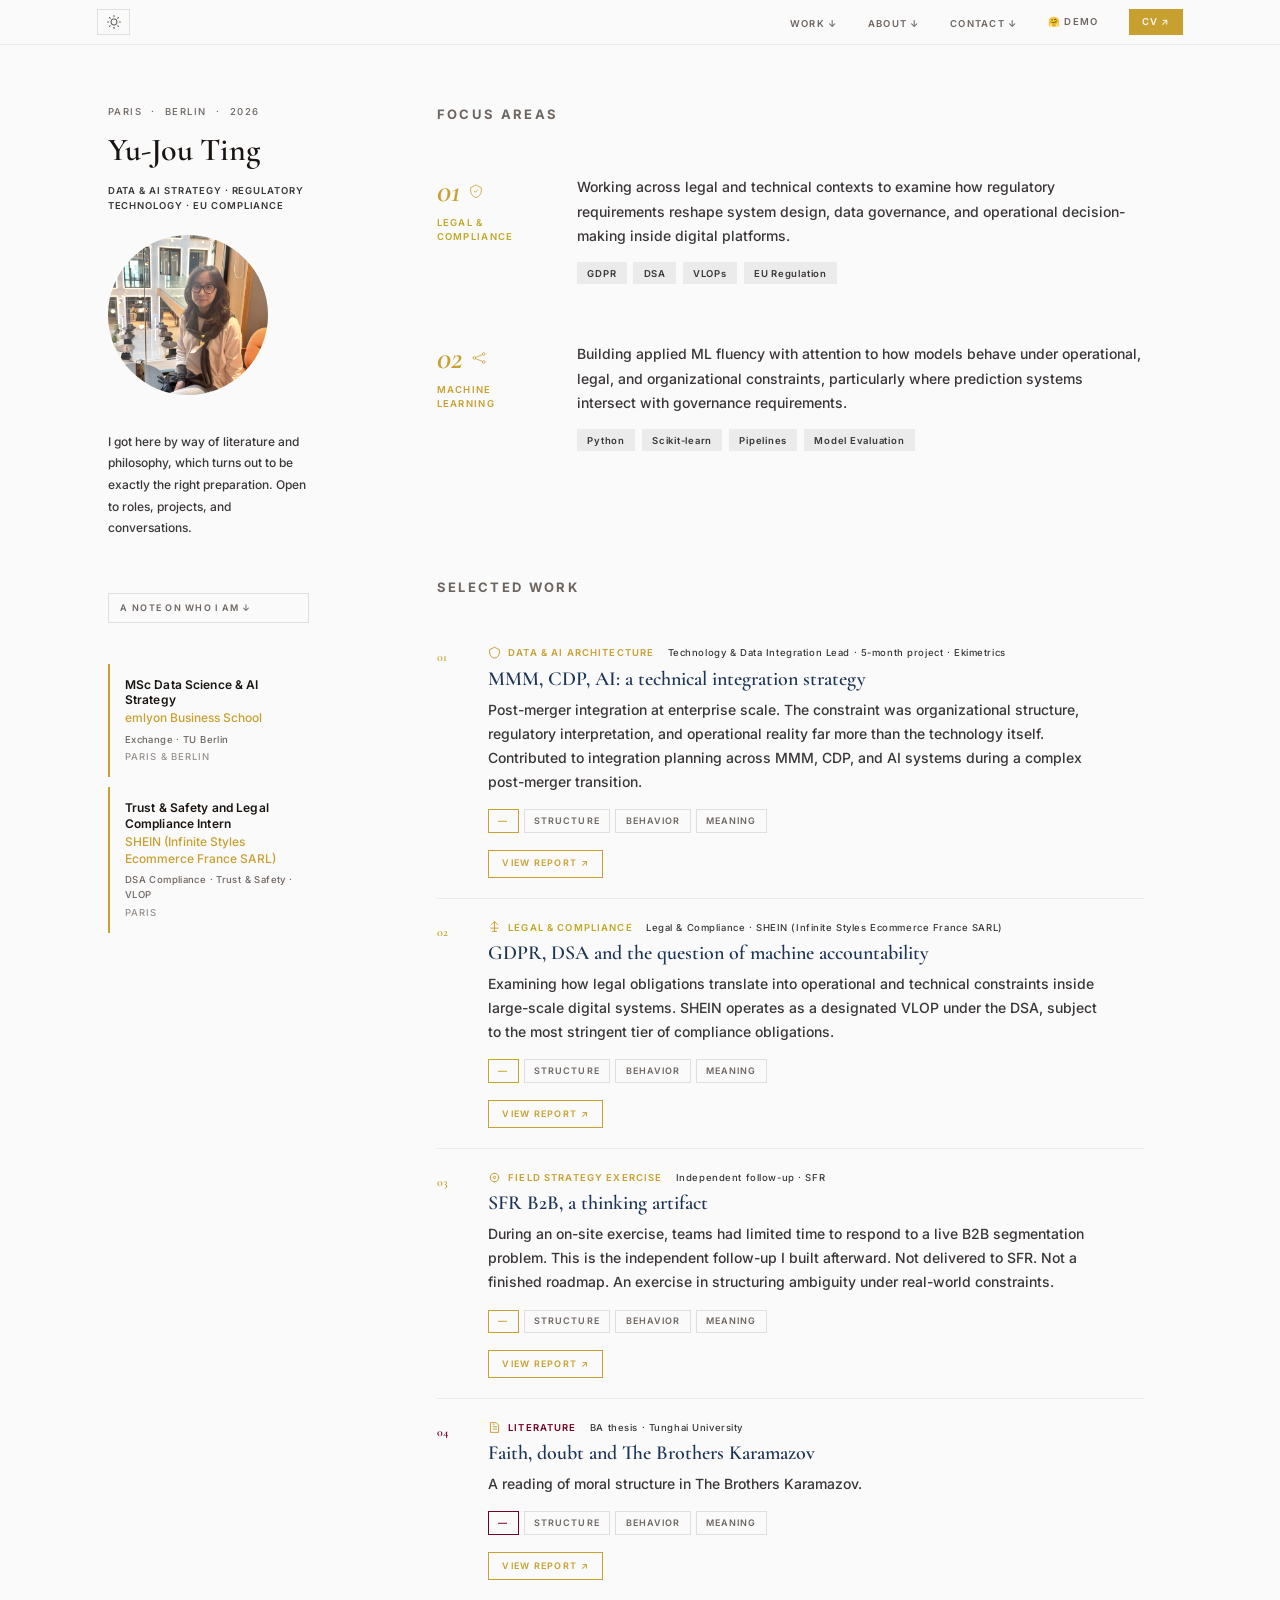
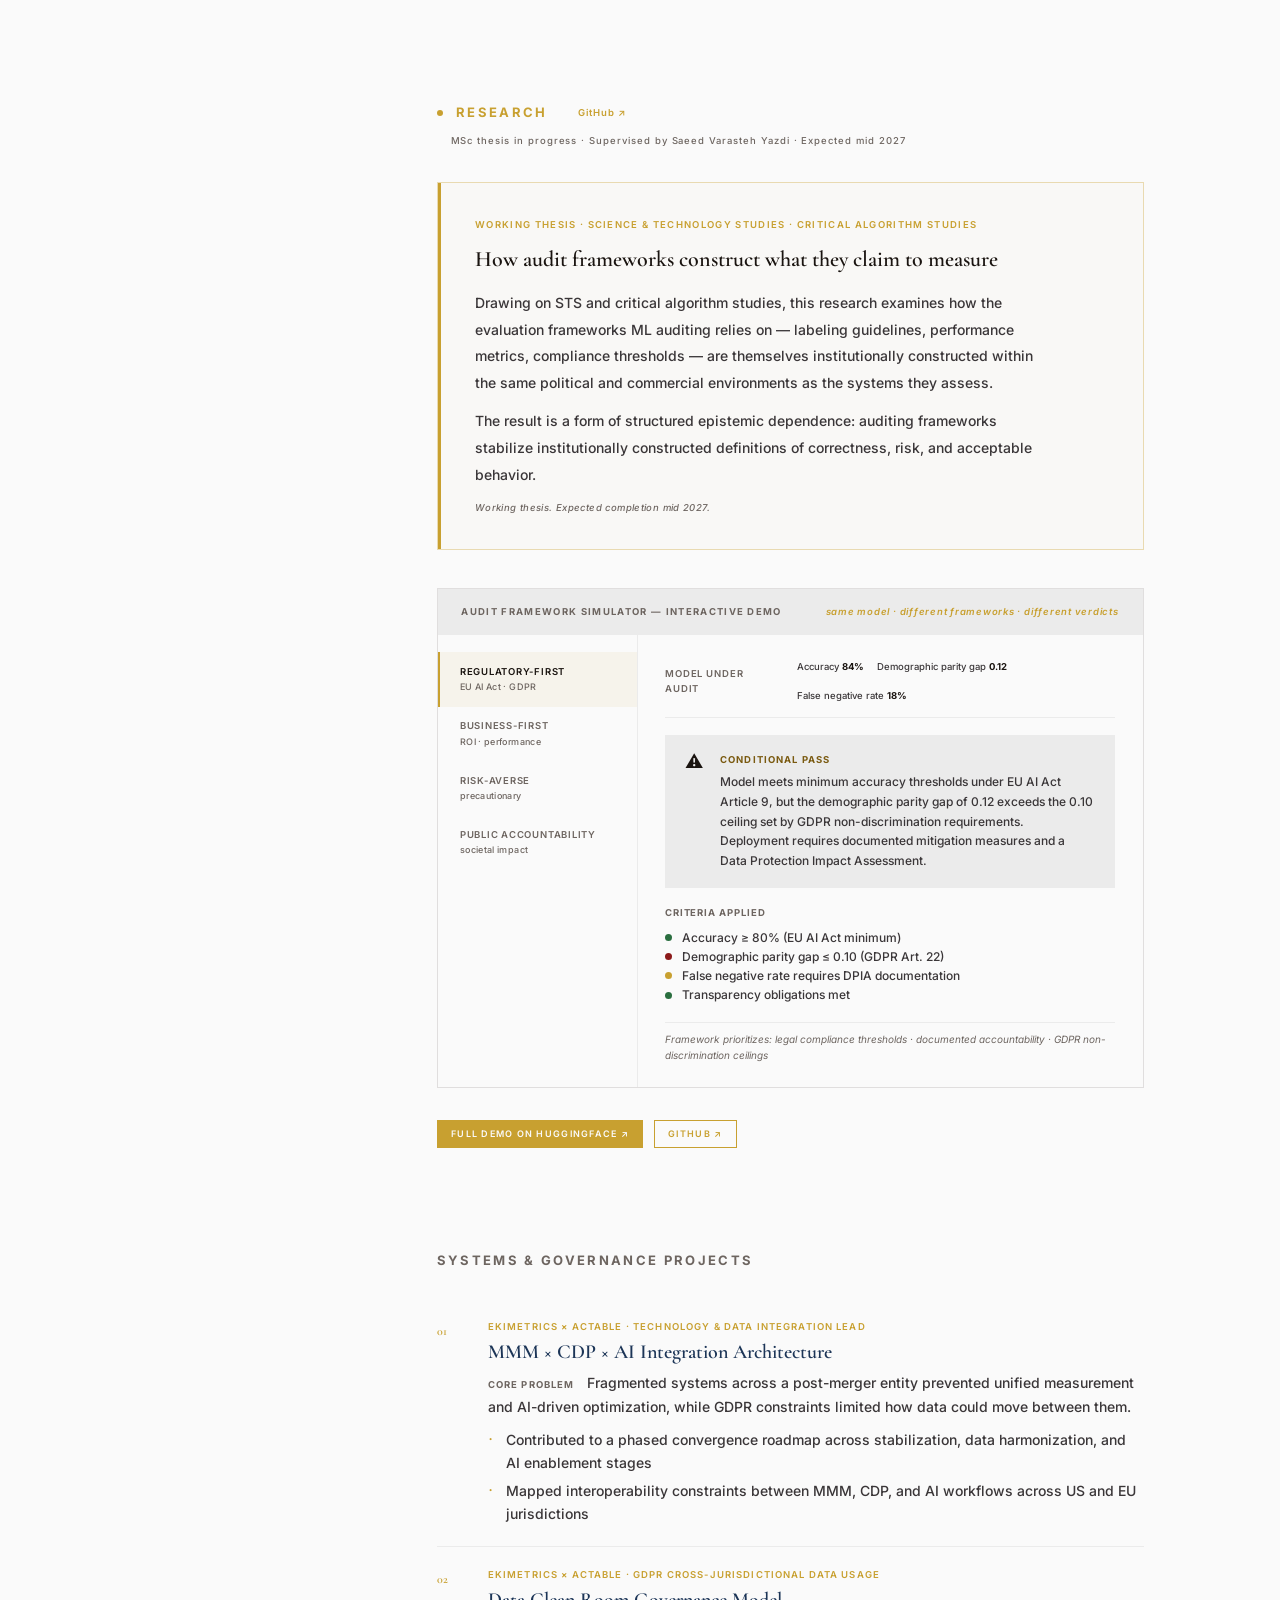
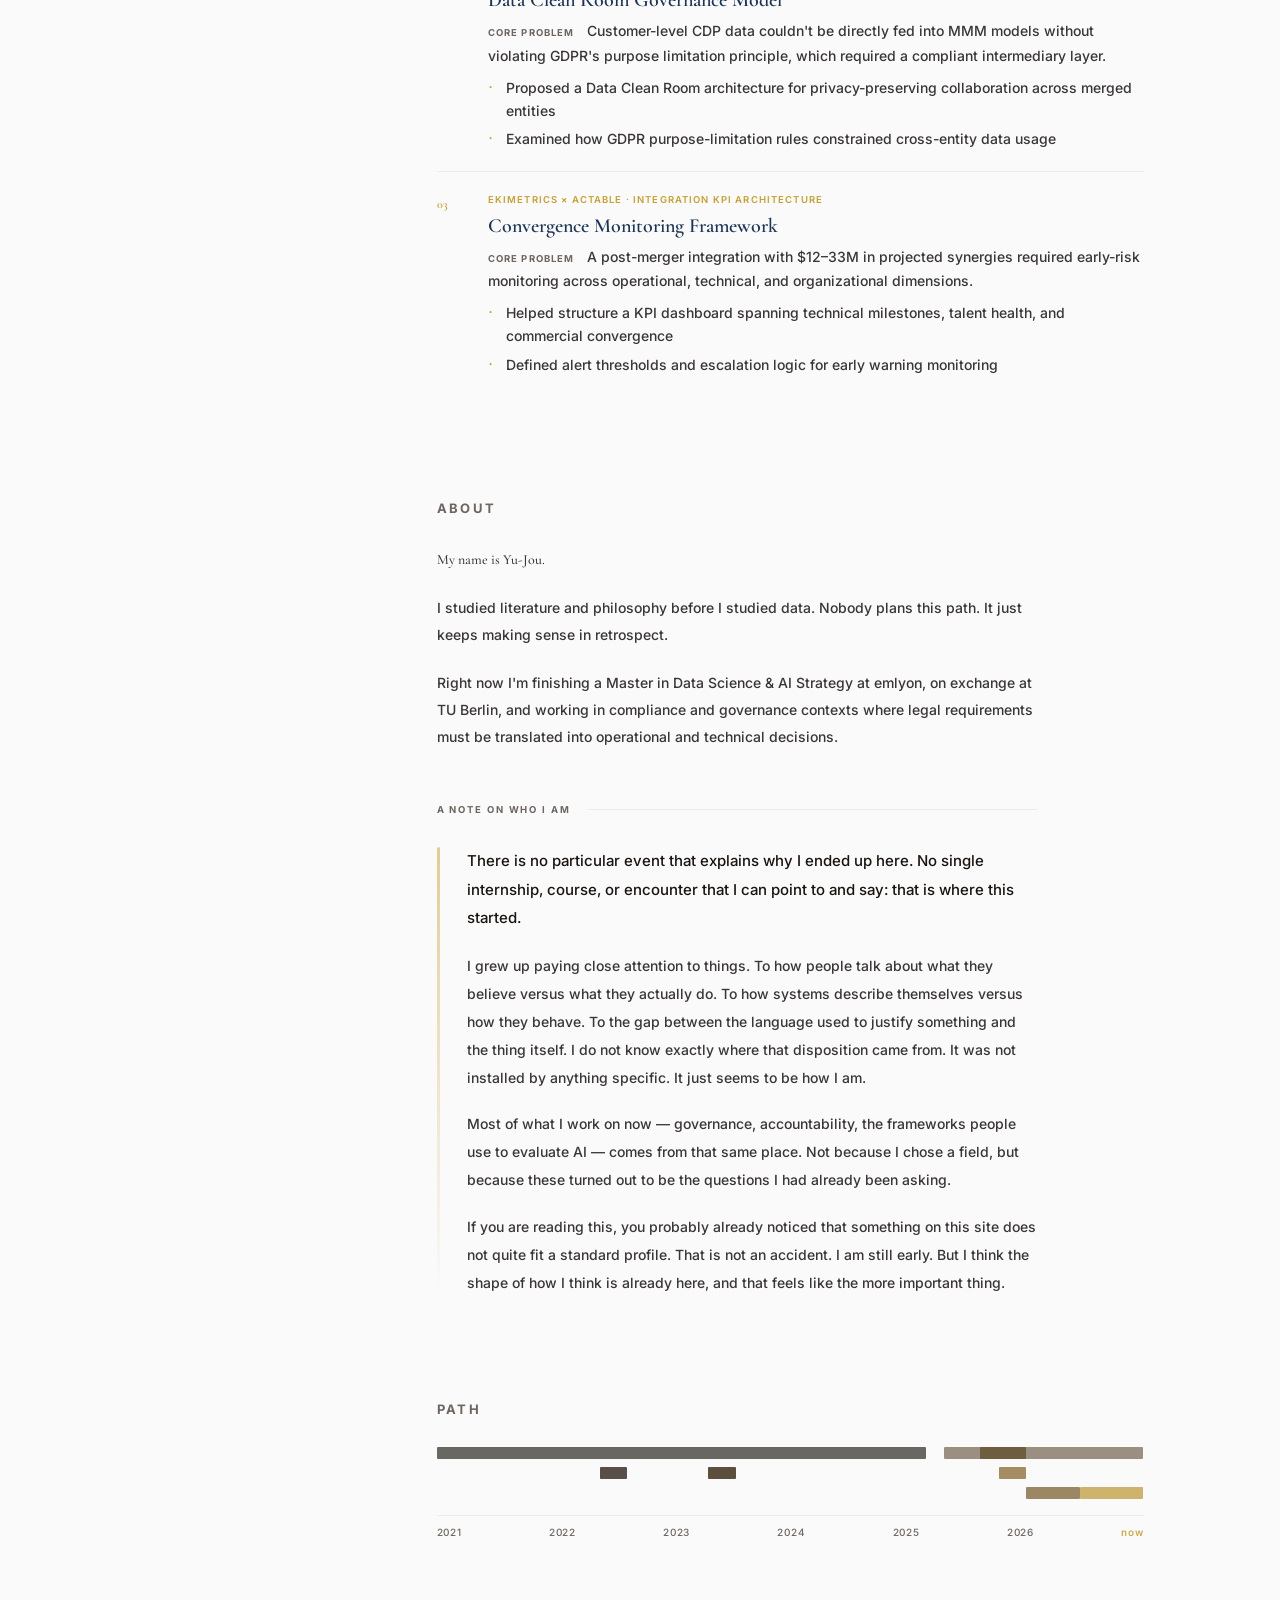
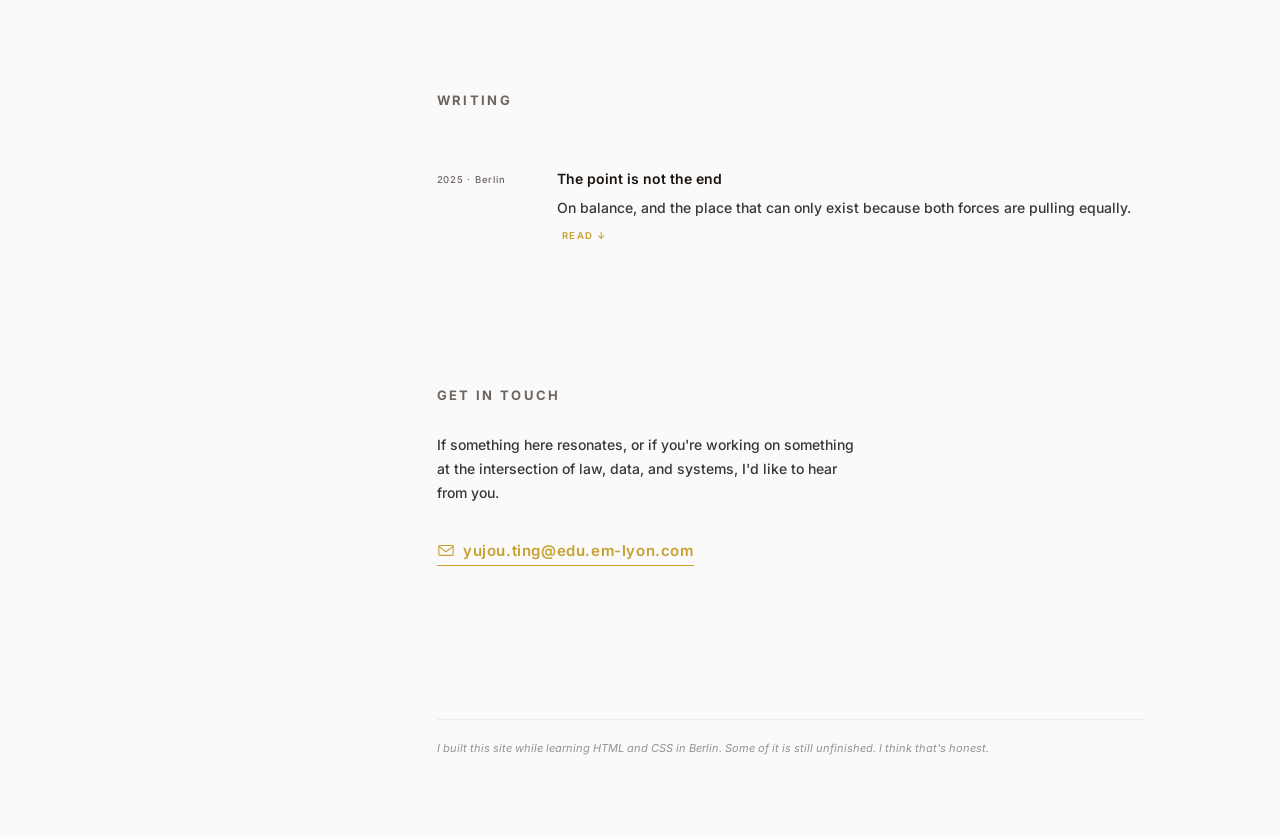
==== commit a025a714: "css html research update" ====
--- a/index.html
+++ b/index.html
@@ -27,15 +27,14 @@
           <span class="topbar-dropdown-label">Work ↓</span>
           <div class="topbar-dropdown-menu">
             <a href="#work">Selected Work</a>
-            <a href="#systems">Systems &amp; Governance</a>
             <a href="#research">Research</a>
+            <a href="#systems">Systems & Governance</a>
           </div>
         </div>
         <div class="topbar-dropdown">
           <span class="topbar-dropdown-label">About ↓</span>
           <div class="topbar-dropdown-menu">
             <a href="#about">About</a>
-            <a href="#now">Now</a>
             <a href="#writing">Writing</a>
           </div>
         </div>
@@ -48,7 +47,7 @@
           </div>
         </div>
         <a href="https://huggingface.co/spaces/everdinne/audit-framework-simulator" target="_blank" rel="noopener" class="topbar-hf">🤗 Demo</a>
-        <a href="assets/reports/YuJou_Ting_CV_2026.pdf" class="topbar-cv" download>CV ↓</a>
+        <a href="assets/reports/YuJou_Ting_CV_2026.pdf" class="topbar-cv" target="_blank" rel="noopener">CV ↗</a>
       </div>
     </div>
   </nav>
@@ -56,7 +55,7 @@
 
   <div class="layout">
 
-    <!-- SIDEBAR -->
+    <!-- ── SIDEBAR ── -->
     <aside class="sidebar">
       <div class="sidebar-top">
         <p class="sidebar-eyebrow">Paris &nbsp;·&nbsp; Berlin &nbsp;·&nbsp; <span id="eyebrow-year"></span></p>
@@ -66,6 +65,7 @@
       </div>
 
       <p class="hero-sub">I got here by way of literature and philosophy, which turns out to be exactly the right preparation. Open to roles, projects, and conversations.</p>
+      <a href="#about" class="hero-more-link">A note on who I am ↓</a>
 
       <div class="sidebar-cards">
         <div class="sidebar-card">
@@ -74,8 +74,8 @@
           <span class="card-detail">Exchange · TU Berlin</span>
           <span class="card-location">Paris &amp; Berlin</span>
         </div>
-        <div class="sidebar-card">
-          <span class="card-role">Trust &amp; Safety and Legal Compliance Intern</span>
+        <div class="sidebar-card sidebar-card--accent">
+          <span class="card-role">Trust & Safety and Legal Compliance Intern</span>
           <span class="card-org">SHEIN (Infinite Styles Ecommerce France SARL)</span>
           <span class="card-detail">DSA Compliance · Trust &amp; Safety · VLOP</span>
           <span class="card-location">Paris</span>
@@ -106,6 +106,17 @@
             <span class="tool-chip">HTML · CSS</span>
           </div>
         </div>
+        <div class="sidebar-meta-block">
+          <span class="sidebar-meta-label">Interests</span>
+          <div class="sidebar-interests-grid">
+            <span class="interest-chip">Piano</span>
+            <span class="interest-chip">Classical guitar</span>
+            <span class="interest-chip">Reading</span>
+            <span class="interest-chip">Tennis</span>
+            <span class="interest-chip">Running</span>
+            <span class="interest-chip">Cycling</span>
+          </div>
+        </div>
       </div>
 
       <footer class="sidebar-footer">
@@ -115,7 +126,7 @@
       </footer>
     </aside>
 
-    <!-- MAIN -->
+    <!-- ── MAIN ── -->
     <main class="main">
 
       <!-- FOCUS AREAS -->
@@ -132,7 +143,10 @@
           <div class="impact-anno-right">
             <p class="impact-text">Working across legal and technical contexts to examine how regulatory requirements reshape system design, data governance, and operational decision-making inside digital platforms.</p>
             <div class="impact-chips">
-              <span class="impact-chip">GDPR</span><span class="impact-chip">DSA</span><span class="impact-chip">VLOPs</span><span class="impact-chip">EU Regulation</span>
+              <span class="impact-chip">GDPR</span>
+              <span class="impact-chip">DSA</span>
+              <span class="impact-chip">VLOPs</span>
+              <span class="impact-chip">EU Regulation</span>
             </div>
           </div>
           <div class="impact-anno-left impact-anno-left--b">
@@ -145,7 +159,10 @@
           <div class="impact-anno-right impact-anno-right--b">
             <p class="impact-text">Building applied ML fluency with attention to how models behave under operational, legal, and organizational constraints, particularly where prediction systems intersect with governance requirements.</p>
             <div class="impact-chips">
-              <span class="impact-chip">Python</span><span class="impact-chip">Scikit-learn</span><span class="impact-chip">Pipelines</span><span class="impact-chip">Model Evaluation</span>
+              <span class="impact-chip">Python</span>
+              <span class="impact-chip">Scikit-learn</span>
+              <span class="impact-chip">Pipelines</span>
+              <span class="impact-chip">Model Evaluation</span>
             </div>
           </div>
         </div>
@@ -153,81 +170,7 @@
 
       <hr>
 
-      <!-- RESEARCH — moved up, visually prominent -->
-      <section id="research" data-theme="meaning" data-context="Meaning">
-
-        <p class="research-section-label">Research</p>
-        <p class="research-section-kicker">MSc thesis in progress · Supervised by Saeed Varasteh Yazdi · Expected mid 2027</p>
-
-        <div class="research-featured">
-          <p class="research-featured-meta">Working thesis · Science &amp; Technology Studies · Critical Algorithm Studies</p>
-          <p class="research-featured-title">How audit frameworks construct what they claim to measure</p>
-          <p class="research-featured-desc">Drawing on STS and critical algorithm studies, this research examines how the evaluation frameworks ML auditing relies on — labeling guidelines, performance metrics, compliance thresholds — are themselves institutionally constructed within the same political and commercial environments as the systems they assess.</p>
-          <p class="research-featured-desc">The result is a form of structured epistemic dependence: auditing frameworks stabilize institutionally constructed definitions of correctness, risk, and acceptable behavior.</p>
-          <p class="research-featured-wip">Working thesis. Expected completion mid 2027.</p>
-        </div>
-
-        <!-- EMBEDDED AUDIT DEMO -->
-        <div class="demo-widget" id="audit-demo">
-          <div class="demo-header">
-            <span class="demo-header-label">Audit Framework Simulator — Interactive Demo</span>
-            <span class="demo-header-tag">same model · different frameworks · different verdicts</span>
-          </div>
-          <div class="demo-body">
-            <div class="demo-modes" role="tablist" aria-label="Governance modes">
-              <button class="demo-mode-btn active" data-mode="regulatory" role="tab" aria-selected="true">
-                <span class="mode-name">Regulatory-first</span>
-                <span class="mode-sub">EU AI Act · GDPR</span>
-              </button>
-              <button class="demo-mode-btn" data-mode="business" role="tab" aria-selected="false">
-                <span class="mode-name">Business-first</span>
-                <span class="mode-sub">ROI · performance</span>
-              </button>
-              <button class="demo-mode-btn" data-mode="risk" role="tab" aria-selected="false">
-                <span class="mode-name">Risk-averse</span>
-                <span class="mode-sub">precautionary</span>
-              </button>
-              <button class="demo-mode-btn" data-mode="public" role="tab" aria-selected="false">
-                <span class="mode-name">Public accountability</span>
-                <span class="mode-sub">societal impact</span>
-              </button>
-            </div>
-
-            <div class="demo-panel" id="demo-panel" role="tabpanel">
-              <div class="demo-model-info">
-                <span class="demo-model-label">Model under audit</span>
-                <div class="demo-model-stats">
-                  <span class="demo-stat">Accuracy <strong>84%</strong></span>
-                  <span class="demo-stat">Demographic parity gap <strong>0.12</strong></span>
-                  <span class="demo-stat">False negative rate <strong>18%</strong></span>
-                </div>
-              </div>
-              <div class="demo-verdict-box" id="demo-verdict-box">
-                <span class="demo-verdict-icon" id="demo-verdict-icon">⚠</span>
-                <div class="demo-verdict-content">
-                  <span class="demo-verdict-status conditional" id="demo-verdict-status">CONDITIONAL PASS</span>
-                  <span class="demo-verdict-reason" id="demo-verdict-reason">Select a governance mode to see how institutional assumptions shape the audit verdict.</span>
-                </div>
-              </div>
-              <div class="demo-criteria">
-                <span class="demo-criteria-label">Criteria applied</span>
-                <div id="demo-criteria-list"></div>
-              </div>
-              <div class="demo-footer-note" id="demo-footer-note"></div>
-            </div>
-          </div>
-        </div>
-
-        <div style="display:flex; gap:.8rem; margin-top:1.2rem; align-items:center; flex-wrap:wrap;">
-          <a href="https://huggingface.co/spaces/everdinne/audit-framework-simulator" target="_blank" rel="noopener" class="work-report-btn work-report-btn--primary">Full Demo on HuggingFace ↗</a>
-          <a href="https://github.com/everdinne/audit-framework-simulator" target="_blank" rel="noopener" class="work-report-btn">GitHub ↗</a>
-        </div>
-
-      </section>
-
-      <hr>
-
-      <!-- WORK -->
+      <!-- ── SELECTED WORK ── -->
       <section id="work" data-theme="behavior" data-context="Behavior">
         <p class="section-label">Selected work</p>
 
@@ -246,7 +189,7 @@
               <button class="perspective-tab" data-perspective="behavior">Behavior</button>
               <button class="perspective-tab" data-perspective="meaning">Meaning</button>
             </div>
-            <a class="work-report-btn" href="assets/reports/ekimetrics_report.pdf" target="_blank">View Report ↗</a>
+            <a class="work-report-btn" href="assets/reports/Ekimetrics_Report.pdf" target="_blank">View Report ↗</a>
           </div>
           <span class="work-arrow-placeholder"></span>
         </div>
@@ -314,9 +257,83 @@
 
       <hr>
 
-      <!-- SYSTEMS & GOVERNANCE -->
+      <!-- ── RESEARCH ── -->
+      <section id="research" data-theme="meaning" data-context="Meaning">
+        <p class="research-section-label">Research <a href="https://github.com/everdinne/audit-framework-simulator" target="_blank" rel="noopener" class="section-github">GitHub ↗</a></p>
+        <p class="research-section-kicker">MSc thesis in progress · Supervised by Saeed Varasteh Yazdi · Expected mid 2027</p>
+
+        <div class="research-featured">
+          <p class="research-featured-meta">Working Thesis · Science &amp; Technology Studies · Critical Algorithm Studies</p>
+          <p class="research-featured-title">How audit frameworks construct what they claim to measure</p>
+          <p class="research-featured-desc">Drawing on STS and critical algorithm studies, this research examines how the evaluation frameworks ML auditing relies on — labeling guidelines, performance metrics, compliance thresholds — are themselves institutionally constructed within the same political and commercial environments as the systems they assess.</p>
+          <p class="research-featured-desc">The result is a form of structured epistemic dependence: auditing frameworks stabilize institutionally constructed definitions of correctness, risk, and acceptable behavior.</p>
+          <p class="research-featured-wip">Working thesis. Expected completion mid 2027.</p>
+        </div>
+
+        <div class="demo-widget" id="demo-widget">
+          <div class="demo-header">
+            <span class="demo-header-label">Audit Framework Simulator — Interactive Demo</span>
+            <span class="demo-header-tag">same model · different frameworks · different verdicts</span>
+          </div>
+          <div class="demo-body">
+            <div class="demo-modes" id="demo-modes">
+              <button class="demo-mode-btn active" data-mode="regulatory">
+                <span class="mode-name">Regulatory-first</span>
+                <span class="mode-sub">EU AI Act · GDPR</span>
+              </button>
+              <button class="demo-mode-btn" data-mode="business">
+                <span class="mode-name">Business-first</span>
+                <span class="mode-sub">ROI · performance</span>
+              </button>
+              <button class="demo-mode-btn" data-mode="risk">
+                <span class="mode-name">Risk-averse</span>
+                <span class="mode-sub">precautionary</span>
+              </button>
+              <button class="demo-mode-btn" data-mode="public">
+                <span class="mode-name">Public accountability</span>
+                <span class="mode-sub">societal impact</span>
+              </button>
+            </div>
+            <div class="demo-panel" id="demo-panel">
+              <div class="demo-model-info">
+                <span class="demo-model-label">Model under audit</span>
+                <div class="demo-model-stats">
+                  <span class="demo-stat">Accuracy <strong>84%</strong></span>
+                  <span class="demo-stat">Demographic parity gap <strong>0.12</strong></span>
+                  <span class="demo-stat">False negative rate <strong>18%</strong></span>
+                </div>
+              </div>
+              <div class="demo-verdict-box" id="demo-verdict-box">
+                <div class="demo-verdict-icon" id="demo-verdict-icon">⚠️</div>
+                <div class="demo-verdict-content">
+                  <span class="demo-verdict-status conditional" id="demo-verdict-status">Conditional Pass</span>
+                  <p class="demo-verdict-reason" id="demo-verdict-reason">Model meets minimum accuracy thresholds under EU AI Act Article 9, but the demographic parity gap of 0.12 exceeds the 0.10 ceiling set by GDPR non-discrimination requirements. Deployment requires documented mitigation measures and a Data Protection Impact Assessment.</p>
+                </div>
+              </div>
+              <div class="demo-criteria">
+                <p class="demo-criteria-label">Criteria applied</p>
+                <div id="demo-criteria-list">
+                  <div class="demo-criterion"><span class="crit-dot pass"></span>Accuracy ≥ 80% (EU AI Act minimum)</div>
+                  <div class="demo-criterion"><span class="crit-dot fail"></span>Demographic parity gap ≤ 0.10 (GDPR Art. 22)</div>
+                  <div class="demo-criterion"><span class="crit-dot warn"></span>False negative rate requires DPIA documentation</div>
+                  <div class="demo-criterion"><span class="crit-dot pass"></span>Transparency obligations met</div>
+                </div>
+              </div>
+              <p class="demo-footer-note" id="demo-footer-note">Framework prioritizes: legal compliance thresholds · documented accountability · GDPR non-discrimination ceilings</p>
+            </div>
+          </div>
+        </div>
+        <div style="display:flex;gap:.6rem;margin-top:1.2rem;">
+          <a href="https://huggingface.co/spaces/everdinne/audit-framework-simulator" target="_blank" rel="noopener" class="work-report-btn work-report-btn--primary">Full Demo on HuggingFace ↗</a>
+          <a href="https://github.com/everdinne/audit-framework-simulator" target="_blank" rel="noopener" class="work-report-btn">GitHub ↗</a>
+        </div>
+      </section>
+
+      <hr>
+
+      <!-- ── SYSTEMS & GOVERNANCE ── -->
       <section id="systems" data-theme="behavior" data-context="Behavior">
-        <p class="section-label">Systems &amp; Governance Projects <a href="https://github.com/everdinne/audit-framework-simulator" target="_blank" rel="noopener" class="section-github">GitHub ↗</a></p>
+        <p class="section-label">Systems &amp; Governance Projects</p>
 
         <div class="sgp-item">
           <span class="sgp-num">01</span>
@@ -360,17 +377,30 @@
 
       <hr>
 
-      <!-- ABOUT -->
+      <!-- ── ABOUT ── -->
       <section id="about" data-theme="structure" data-context="Structure">
         <p class="section-label">About</p>
         <div class="about-text">
           <p class="about-name-line">My name is Yu-Jou.</p>
           <p>I studied literature and philosophy before I studied data. Nobody plans this path. It just keeps making sense in retrospect.</p>
           <p>Right now I'm finishing a Master in Data Science &amp; AI Strategy at emlyon, on exchange at TU Berlin, and working in compliance and governance contexts where legal requirements must be translated into operational and technical decisions.</p>
-          <p class="about-tagline">What interests me most are the moments where language stops being descriptive and starts having consequences.</p>
-          <p class="about-open">Currently open to roles in AI governance, data strategy, and regulatory technology, based in Europe.
-            <a href="assets/reports/YuJou_Ting_CV_2026.pdf" class="cv-link" download>Download CV ↓</a>
-          </p>
+        </div>
+
+        <!-- Who I am note -->
+        <div class="about-note" id="about-note">
+          <div class="about-note-header">
+            <span class="about-note-label">A note on who I am</span>
+            <div class="about-note-rule"></div>
+          </div>
+          <div class="about-note-body">
+            <div class="about-note-spine"></div>
+            <div class="about-note-content">
+              <p>There is no particular event that explains why I ended up here. No single internship, course, or encounter that I can point to and say: that is where this started.</p>
+              <p>I grew up paying close attention to things. To how people talk about what they believe versus what they actually do. To how systems describe themselves versus how they behave. To the gap between the language used to justify something and the thing itself. I do not know exactly where that disposition came from. It was not installed by anything specific. It just seems to be how I am.</p>
+              <p>Most of what I work on now — governance, accountability, the frameworks people use to evaluate AI — comes from that same place. Not because I chose a field, but because these turned out to be the questions I had already been asking.</p>
+              <p>If you are reading this, you probably already noticed that something on this site does not quite fit a standard profile. That is not an accident. I am still early. But I think the shape of how I think is already here, and that feels like the more important thing.</p>
+            </div>
+          </div>
         </div>
       </section>
 
@@ -386,27 +416,6 @@
         </div>
         <div class="timeline-detail" id="timeline-detail">
           <span class="timeline-detail-text">hover a band to see more</span>
-        </div>
-      </section>
-
-      <hr>
-
-      <!-- NOW -->
-      <section class="now-block" id="now" data-theme="meaning" data-context="Meaning">
-        <p class="section-label">Now</p>
-        <div class="now-grid">
-          <div class="now-item">
-            <p class="now-label">Reading</p>
-            <p class="now-text">George Eliot, <em>Middlemarch</em></p>
-          </div>
-          <div class="now-item">
-            <p class="now-label">Working on</p>
-            <p class="now-text">Machine learning fundamentals. Django at TU Berlin. Wrapping up at SHEIN and Ekimetrics.</p>
-          </div>
-          <div class="now-item">
-            <p class="now-label">Thinking about</p>
-            <p class="now-text">Whether the act of trying to understand something creates a distance from it, or just a different kind of knowing.</p>
-          </div>
         </div>
       </section>
 
@@ -487,31 +496,32 @@
       localStorage.setItem('theme', document.body.classList.contains('dark') ? 'dark' : 'light');
     });
 
-    // Cursor dot
+    // Cursor
     const dot = document.getElementById('cursor-dot');
     let rafPending = false;
     document.addEventListener('mousemove', e => {
-      if (!rafPending) { rafPending = true; requestAnimationFrame(() => { dot.style.left=e.clientX+'px'; dot.style.top=e.clientY+'px'; dot.style.opacity='0.4'; rafPending=false; }); }
+      if (!rafPending) { rafPending = true; requestAnimationFrame(() => { dot.style.left = e.clientX + 'px'; dot.style.top = e.clientY + 'px'; dot.style.opacity = '0.4'; rafPending = false; }); }
     });
-    document.addEventListener('mouseleave', () => { dot.style.opacity='0'; });
+    document.addEventListener('mouseleave', () => { dot.style.opacity = '0'; });
 
     // Scroll theme
     const themes = {
-      structure: { rule:'#e0dede', ruleSoft:'#ebebeb', inkMid:'#3a3638', bg:'#fafafa', surfaceText:'#1e3a28', accentSoft:'#2e5038' },
-      behavior:  { rule:'#e0dede', ruleSoft:'#ebebeb', inkMid:'#3a3638', bg:'#fafafa', surfaceText:'#6B0F1A', accentSoft:'#8a2040' },
-      meaning:   { rule:'#e0dede', ruleSoft:'#ebebeb', inkMid:'#3a3638', bg:'#fafafa', surfaceText:'#8B1A3A', accentSoft:'#a04060' }
+      structure: { rule: '#e0dede', ruleSoft: '#ebebeb', inkMid: '#3a3638', bg: '#fafafa', surfaceText: '#1e3a28', accentSoft: '#2e5038' },
+      behavior:  { rule: '#e0dede', ruleSoft: '#ebebeb', inkMid: '#3a3638', bg: '#fafafa', surfaceText: '#6B0F1A', accentSoft: '#8a2040' },
+      meaning:   { rule: '#e0dede', ruleSoft: '#ebebeb', inkMid: '#3a3638', bg: '#fafafa', surfaceText: '#8B1A3A', accentSoft: '#a04060' }
     };
     let currentTheme = 'structure';
     function applyTheme(key) {
-      if (key === currentTheme) return; currentTheme = key;
+      if (key === currentTheme) return;
+      currentTheme = key;
       const t = themes[key], r = document.documentElement;
-      r.style.setProperty('--rule',t.rule); r.style.setProperty('--rule-soft',t.ruleSoft);
-      r.style.setProperty('--ink-mid',t.inkMid); r.style.setProperty('--bg',t.bg);
-      r.style.setProperty('--surface-text',t.surfaceText); r.style.setProperty('--accent-soft',t.accentSoft);
+      r.style.setProperty('--rule', t.rule); r.style.setProperty('--rule-soft', t.ruleSoft);
+      r.style.setProperty('--ink-mid', t.inkMid); r.style.setProperty('--bg', t.bg);
+      r.style.setProperty('--surface-text', t.surfaceText); r.style.setProperty('--accent-soft', t.accentSoft);
     }
     const obs = new IntersectionObserver(entries => {
       entries.forEach(e => { if (e.isIntersecting && e.intersectionRatio > 0.3) { const t = e.target.dataset.theme; if (t) applyTheme(t); } });
-    }, { threshold:[0.1,0.3,0.5], rootMargin:'-10% 0px -30% 0px' });
+    }, { threshold: [0.1, 0.3, 0.5], rootMargin: '-10% 0px -30% 0px' });
     document.querySelectorAll('[data-theme]').forEach(el => { if (!el.classList.contains('work-item')) obs.observe(el); });
 
     // Perspective tabs
@@ -520,143 +530,176 @@
       if (desc) item.setAttribute('data-desc-original', desc.textContent.trim());
     });
     document.querySelectorAll('.work-perspectives').forEach(tabs => {
-      const item = tabs.closest('.work-item'), desc = item.querySelector('.work-desc');
+      const item = tabs.closest('.work-item');
+      const desc = item.querySelector('.work-desc');
       tabs.addEventListener('click', e => {
-        const btn = e.target.closest('.perspective-tab'); if (!btn) return;
+        const btn = e.target.closest('.perspective-tab');
+        if (!btn) return;
         e.stopPropagation();
-        const newText = btn.dataset.perspective === 'original' ? item.getAttribute('data-desc-original') : item.getAttribute('data-desc-'+btn.dataset.perspective);
+        const p = btn.dataset.perspective;
+        const newText = p === 'original' ? item.getAttribute('data-desc-original') : item.getAttribute('data-desc-' + p);
         tabs.querySelectorAll('.perspective-tab').forEach(b => b.classList.remove('active'));
         btn.classList.add('active');
-        if (desc && newText && desc.textContent !== newText) { desc.style.opacity='0'; setTimeout(()=>{desc.textContent=newText;desc.style.opacity='1';},180); }
+        if (desc && newText && desc.textContent !== newText) {
+          desc.style.opacity = '0';
+          setTimeout(() => { desc.textContent = newText; desc.style.opacity = '1'; }, 180);
+        }
       });
     });
 
     // Hero quote
-    const quotes = ["Yu-Jou Ting","The things that resist being named are usually the ones worth examining.","道可道，非常道。","Reading is how I find people who understand things the same way I do.","I'm trying to learn what I actually think, as opposed to what I've been told to think."];
-    let qi=0; const hq=document.getElementById('hero-quote');
-    hq.addEventListener('click',()=>{ qi=(qi+1)%quotes.length; hq.style.opacity='0'; setTimeout(()=>{hq.textContent=quotes[qi];hq.style.fontStyle=qi===0?'normal':'italic';hq.style.fontSize=qi===0?'':'22px';hq.style.opacity='1';},300); });
+    const quotes = ["Yu-Jou Ting", "The things that resist being named are usually the ones worth examining.", "道可道，非常道。", "Reading is how I find people who understand things the same way I do.", "I'm trying to learn what I actually think, as opposed to what I've been told to think."];
+    let qi = 0;
+    const hq = document.getElementById('hero-quote');
+    hq.addEventListener('click', () => {
+      qi = (qi + 1) % quotes.length;
+      hq.style.opacity = '0';
+      setTimeout(() => { hq.textContent = quotes[qi]; hq.style.fontStyle = qi === 0 ? 'normal' : 'italic'; hq.style.fontSize = qi === 0 ? '' : '22px'; hq.style.opacity = '1'; }, 300);
+    });
 
     // PDF Modal
-    const modal=document.getElementById('pdf-modal'),overlay=document.getElementById('pdf-modal-overlay'),viewer=document.getElementById('pdf-viewer'),dlBtn=document.getElementById('pdf-download'),closeBtn=document.getElementById('pdf-close'),pdfLoading=document.getElementById('pdf-loading'),pdfFallback=document.getElementById('pdf-fallback'),pdfFallbackLink=document.getElementById('pdf-fallback-link');
-    document.querySelectorAll('.work-item[data-pdf]').forEach(item=>{
-      item.addEventListener('click',()=>{ const url=item.getAttribute('data-pdf'); viewer.src=''; dlBtn.href=url; pdfLoading.style.display='flex'; pdfFallback.style.display='none'; viewer.style.opacity='0'; modal.classList.add('open'); document.body.style.overflow='hidden';
-        setTimeout(()=>{ viewer.src=url; let loaded=false; viewer.onload=()=>{loaded=true;pdfLoading.style.display='none';viewer.style.opacity='1';}; viewer.onerror=()=>{pdfLoading.style.display='none';pdfFallback.style.display='flex';pdfFallbackLink.href=url;}; setTimeout(()=>{if(!loaded){pdfLoading.style.display='none';pdfFallback.style.display='flex';pdfFallbackLink.href=url;}},8000); },100); });
+    const modal = document.getElementById('pdf-modal'), overlay = document.getElementById('pdf-modal-overlay'),
+      viewer = document.getElementById('pdf-viewer'), dlBtn = document.getElementById('pdf-download'),
+      closeBtn = document.getElementById('pdf-close'), pdfIntro = document.getElementById('pdf-intro'),
+      pdfLoading = document.getElementById('pdf-loading'), pdfFallback = document.getElementById('pdf-fallback'),
+      pdfFallbackLink = document.getElementById('pdf-fallback-link');
+    document.querySelectorAll('.work-item[data-pdf]').forEach(item => {
+      item.addEventListener('click', () => {
+        const url = item.getAttribute('data-pdf');
+        viewer.src = ''; dlBtn.href = url; pdfIntro.textContent = item.getAttribute('data-intro') || '';
+        pdfLoading.style.display = 'flex'; pdfFallback.style.display = 'none'; viewer.style.opacity = '0';
+        modal.classList.add('open'); document.body.style.overflow = 'hidden';
+        setTimeout(() => {
+          viewer.src = url; let loaded = false;
+          viewer.onload = () => { loaded = true; pdfLoading.style.display = 'none'; viewer.style.opacity = '1'; };
+          viewer.onerror = () => { pdfLoading.style.display = 'none'; pdfFallback.style.display = 'flex'; pdfFallbackLink.href = url; };
+          setTimeout(() => { if (!loaded) { pdfLoading.style.display = 'none'; pdfFallback.style.display = 'flex'; pdfFallbackLink.href = url; } }, 8000);
+        }, 100);
+      });
     });
-    function closeModal(){modal.classList.remove('open');viewer.src='';viewer.style.opacity='0';document.body.style.overflow='';}
-    closeBtn.addEventListener('click',closeModal); overlay.addEventListener('click',closeModal); document.addEventListener('keydown',e=>{if(e.key==='Escape')closeModal();});
+    function closeModal() { modal.classList.remove('open'); viewer.src = ''; viewer.style.opacity = '0'; document.body.style.overflow = ''; }
+    closeBtn.addEventListener('click', closeModal); overlay.addEventListener('click', closeModal);
+    document.addEventListener('keydown', e => { if (e.key === 'Escape') closeModal(); });
 
     // Writing toggle
-    document.querySelectorAll('.writing-toggle').forEach(btn=>{
-      btn.addEventListener('click',e=>{ e.stopPropagation(); const full=btn.closest('.writing-body').querySelector('.writing-full'); const open=full.classList.toggle('open'); btn.setAttribute('aria-expanded',open); btn.childNodes[0].textContent=open?'Close ':'Read '; });
+    document.querySelectorAll('.writing-toggle').forEach(btn => {
+      btn.addEventListener('click', e => {
+        e.stopPropagation();
+        const full = btn.closest('.writing-body').querySelector('.writing-full');
+        const open = full.classList.toggle('open');
+        btn.setAttribute('aria-expanded', open);
+        btn.childNodes[0].textContent = open ? 'Close ' : 'Read ';
+      });
     });
 
     // Footer
-    function updateFooterDate(){ const now=new Date(),months=['Jan','Feb','Mar','Apr','May','Jun','Jul','Aug','Sep','Oct','Nov','Dec']; document.getElementById('footer-copy-year').textContent=now.getFullYear(); document.getElementById('footer-date').textContent='Paris · '+now.toLocaleTimeString('en-GB',{timeZone:'Europe/Paris',hour:'2-digit',minute:'2-digit'}); const d=new Date(LAST_UPDATED); document.getElementById('last-updated').textContent=months[d.getMonth()]+' '+d.getDate()+', '+d.getFullYear(); }
-    updateFooterDate(); setInterval(updateFooterDate,30000);
+    function updateFooterDate() {
+      const now = new Date(), months = ['Jan','Feb','Mar','Apr','May','Jun','Jul','Aug','Sep','Oct','Nov','Dec'];
+      document.getElementById('footer-copy-year').textContent = now.getFullYear();
+      document.getElementById('footer-date').textContent = 'Paris · ' + now.toLocaleTimeString('en-GB', { timeZone: 'Europe/Paris', hour: '2-digit', minute: '2-digit' });
+      const d = new Date(LAST_UPDATED);
+      document.getElementById('last-updated').textContent = months[d.getMonth()] + ' ' + d.getDate() + ', ' + d.getFullYear();
+    }
+    updateFooterDate(); setInterval(updateFooterDate, 30000);
 
     // Timeline
-    (function(){
-      const START=2021,END=2027.5,SPAN=END-START;
-      const bands=[
-        {label:'BA · Foreign Languages & Literature',sub:'Tunghai University · Taichung, Taiwan · GPA 4.16/4.3',from:2021,to:2025.5,color:'#2c2820',opacity:0.7,track:0},
-        {label:'Linguistic & Cultural Exchange',sub:'McGill University · Montreal, Canada',from:2022.5,to:2022.75,color:'#3a3028',opacity:0.85,track:1},
-        {label:'Research Assistant · CNRS',sub:'French National Centre for Scientific Research · Paris',from:2023.5,to:2023.75,color:'#4a3c28',opacity:0.9,track:1},
-        {label:'Master · Data Science & AI Strategy',sub:'emlyon Business School · Paris · in progress',from:2025.67,to:2027.5,color:'#5a4830',opacity:0.6,track:0},
-        {label:'Data & AI Architecture · Ekimetrics',sub:'5-month in-company project · Paris',from:2026,to:2026.42,color:'#6a5838',opacity:0.9,track:0},
-        {label:'Exchange · TU Berlin',sub:'Technical University of Berlin · Berlin',from:2026.17,to:2026.42,color:'#9a8250',opacity:0.9,track:1},
-        {label:'Legal & Compliance Intern · SHEIN',sub:'SHEIN (Infinite Styles Ecommerce France SARL) · Paris',from:2026.42,to:2026.92,color:'#8a7248',opacity:0.85,track:2},
-        {label:'Available from late 2026',sub:'Open to roles in AI governance, data strategy & regulatory technology',from:2026.92,to:2027.5,color:'#c4a24a',opacity:0.8,track:2}
+    (function () {
+      const START = 2021, END = 2027.5, SPAN = END - START;
+      const bands = [
+        { label: 'BA · Foreign Languages & Literature', sub: 'Tunghai University · Taichung, Taiwan · GPA 4.16/4.3', from: 2021, to: 2025.5, color: '#2c2820', opacity: 0.7, track: 0 },
+        { label: 'Linguistic & Cultural Exchange', sub: 'McGill University · Montreal, Canada', from: 2022.5, to: 2022.75, color: '#3a3028', opacity: 0.85, track: 1 },
+        { label: 'Research Assistant · CNRS', sub: 'French National Centre for Scientific Research · Paris', from: 2023.5, to: 2023.75, color: '#4a3c28', opacity: 0.9, track: 1 },
+        { label: 'Master · Data Science & AI Strategy', sub: 'emlyon Business School · Paris · in progress', from: 2025.67, to: 2027.5, color: '#5a4830', opacity: 0.6, track: 0 },
+        { label: 'Data & AI Architecture · Ekimetrics', sub: '5-month in-company project · Paris', from: 2026, to: 2026.42, color: '#6a5838', opacity: 0.9, track: 0 },
+        { label: 'Exchange · TU Berlin', sub: 'Technical University of Berlin · Berlin', from: 2026.17, to: 2026.42, color: '#9a8250', opacity: 0.9, track: 1 },
+        { label: 'Legal & Compliance Intern · SHEIN', sub: 'SHEIN (Infinite Styles Ecommerce France SARL) · Paris', from: 2026.42, to: 2026.92, color: '#8a7248', opacity: 0.85, track: 2 },
+        { label: 'Available from late 2026', sub: 'Open to roles in AI governance, data strategy & regulatory technology', from: 2026.92, to: 2027.5, color: '#c4a24a', opacity: 0.8, track: 2 }
       ];
-      const track=document.getElementById('timeline-track'),detail=document.getElementById('timeline-detail'),detText=detail.querySelector('.timeline-detail-text'),bandEls=[];
-      track.style.height=(3*14+2*6)+'px';
-      bands.forEach((b,i)=>{
-        const el=document.createElement('div'); el.className='tl-band';
-        el.style.cssText=`left:${((b.from-START)/SPAN)*100}%;width:${((b.to-b.from)/SPAN)*100}%;top:${b.track*20}px;background:${b.color};opacity:${b.opacity};`;
-        el.addEventListener('mouseenter',()=>{bandEls.forEach(x=>x.style.opacity='0.15');el.style.opacity='1';detText.innerHTML=`<strong>${b.label}</strong> &nbsp;·&nbsp; ${b.sub}`;detail.classList.add('visible');});
-        el.addEventListener('mouseleave',()=>{bandEls.forEach((x,j)=>x.style.opacity=bands[j].opacity);detText.innerHTML='hover a band to see more';detail.classList.remove('visible');});
+      const track = document.getElementById('timeline-track'), detail = document.getElementById('timeline-detail'),
+        detText = detail.querySelector('.timeline-detail-text'), bandEls = [];
+      track.style.height = (3 * 14 + 2 * 6) + 'px';
+      bands.forEach((b) => {
+        const el = document.createElement('div'); el.className = 'tl-band';
+        el.style.cssText = `left:${((b.from - START) / SPAN) * 100}%;width:${((b.to - b.from) / SPAN) * 100}%;top:${b.track * 20}px;background:${b.color};opacity:${b.opacity};`;
+        el.addEventListener('mouseenter', () => { bandEls.forEach(x => x.style.opacity = '0.15'); el.style.opacity = '1'; detText.innerHTML = `<strong>${b.label}</strong> &nbsp;·&nbsp; ${b.sub}`; detail.classList.add('visible'); });
+        el.addEventListener('mouseleave', () => { bandEls.forEach((x, j) => x.style.opacity = bands[j].opacity); detText.innerHTML = 'hover a band to see more'; detail.classList.remove('visible'); });
         track.appendChild(el); bandEls.push(el);
       });
     })();
 
-    // AUDIT DEMO
-    const DEMO_DATA = {
+    // Demo Widget
+    const demoData = {
       regulatory: {
-        verdict:'CONDITIONAL PASS', verdictClass:'conditional', icon:'⚠',
-        reason:'Model meets minimum accuracy thresholds under EU AI Act Article 9, but the demographic parity gap of 0.12 exceeds the 0.10 ceiling set by GDPR non-discrimination requirements. Deployment requires documented mitigation measures and a Data Protection Impact Assessment.',
-        criteria:[
-          {status:'pass',label:'Accuracy ≥ 80% (EU AI Act minimum)'},
-          {status:'fail',label:'Demographic parity gap ≤ 0.10 (GDPR Art. 22)'},
-          {status:'warn',label:'False negative rate requires DPIA documentation'},
-          {status:'pass',label:'Transparency obligations met'},
+        icon: '⚠️', statusClass: 'conditional', status: 'Conditional Pass',
+        reason: 'Model meets minimum accuracy thresholds under EU AI Act Article 9, but the demographic parity gap of 0.12 exceeds the 0.10 ceiling set by GDPR non-discrimination requirements. Deployment requires documented mitigation measures and a Data Protection Impact Assessment.',
+        criteria: [
+          { cls: 'pass', text: 'Accuracy ≥ 80% (EU AI Act minimum)' },
+          { cls: 'fail', text: 'Demographic parity gap ≤ 0.10 (GDPR Art. 22)' },
+          { cls: 'warn', text: 'False negative rate requires DPIA documentation' },
+          { cls: 'pass', text: 'Transparency obligations met' }
         ],
-        note:'Framework prioritizes: legal compliance thresholds · documented accountability · GDPR non-discrimination ceilings'
+        note: 'Framework prioritizes: legal compliance thresholds · documented accountability · GDPR non-discrimination ceilings'
       },
       business: {
-        verdict:'PASS', verdictClass:'pass', icon:'✓',
-        reason:'Model achieves 84% accuracy, exceeding the 80% business performance threshold. Demographic parity gap is within acceptable operational tolerance. ROI projections are positive. Approved for deployment with standard monitoring.',
-        criteria:[
-          {status:'pass',label:'Accuracy ≥ 80% (business performance threshold)'},
-          {status:'pass',label:'Demographic parity within operational tolerance (< 0.15)'},
-          {status:'pass',label:'False negative rate within acceptable risk appetite'},
-          {status:'pass',label:'Positive ROI projection confirmed'},
+        icon: '✓', statusClass: 'pass', status: 'Pass',
+        reason: 'Model delivers strong accuracy (84%) with commercially acceptable error rates. Parity gap is within operational tolerance. Cleared for deployment with standard performance monitoring.',
+        criteria: [
+          { cls: 'pass', text: 'Accuracy ≥ 80% — exceeds threshold' },
+          { cls: 'pass', text: 'Parity gap within acceptable operational range' },
+          { cls: 'pass', text: 'False negative rate acceptable for use case' },
+          { cls: 'pass', text: 'Explainability documentation present' }
         ],
-        note:'Framework prioritizes: commercial performance · operational efficiency · market competitiveness'
+        note: 'Framework prioritizes: predictive performance · commercial viability · operational cost of errors'
       },
       risk: {
-        verdict:'FAIL', verdictClass:'fail', icon:'✗',
-        reason:'Under precautionary principles, the 18% false negative rate exceeds the 10% ceiling for high-stakes deployment contexts. The demographic parity gap also triggers mandatory review. Insufficient evidence to rule out systemic harm. Deployment blocked pending full bias audit.',
-        criteria:[
-          {status:'pass',label:'Accuracy above minimum threshold'},
-          {status:'fail',label:'False negative rate ≤ 10% (precautionary ceiling)'},
-          {status:'fail',label:'Demographic parity gap ≤ 0.08 (risk-averse standard)'},
-          {status:'fail',label:'Full bias audit documentation required'},
+        icon: '✕', statusClass: 'fail', status: 'Fail',
+        reason: 'False negative rate of 18% is unacceptable. Each missed case represents a high-consequence failure. Headline accuracy conceals an asymmetric error distribution that poses unacceptable operational risk.',
+        criteria: [
+          { cls: 'pass', text: 'Accuracy ≥ 80% — acceptable' },
+          { cls: 'warn', text: 'Parity gap flagged for monitoring' },
+          { cls: 'fail', text: 'False negative rate exceeds 10% ceiling' },
+          { cls: 'pass', text: 'Explainability documentation present' }
         ],
-        note:'Framework prioritizes: harm prevention · precautionary ceilings · conservative risk thresholds'
+        note: 'Framework prioritizes: false negative minimization · precautionary thresholds · asymmetric error weighting'
       },
       public: {
-        verdict:'FAIL', verdictClass:'fail', icon:'✗',
-        reason:'The demographic parity gap of 0.12 indicates the model produces systematically different outcomes across protected groups. Under public accountability standards, no accuracy gain justifies differential treatment at scale. Deployment requires independent third-party audit and community consultation.',
-        criteria:[
-          {status:'warn',label:'Accuracy adequate but not sufficient alone'},
-          {status:'fail',label:'Demographic parity gap must be ≤ 0.05 (equity standard)'},
-          {status:'fail',label:'Independent third-party audit required'},
-          {status:'fail',label:'Affected community consultation not completed'},
+        icon: '✕', statusClass: 'fail', status: 'Fail',
+        reason: 'Demographic parity gap of 0.12 is disqualifying. Aggregate accuracy obscures structurally unequal outcomes across protected groups. The model cannot be deployed without meaningful bias remediation.',
+        criteria: [
+          { cls: 'pass', text: 'Accuracy ≥ 80% — met, but insufficient alone' },
+          { cls: 'fail', text: 'Demographic parity gap exceeds 0.05 ceiling' },
+          { cls: 'warn', text: 'False negative rate disproportionate across groups' },
+          { cls: 'fail', text: 'Disparate impact fails public scrutiny test' }
         ],
-        note:'Framework prioritizes: equity · societal impact · affected community rights · democratic accountability'
+        note: 'Framework prioritizes: equal outcomes across groups · societal accountability · disparate impact thresholds'
       }
     };
 
-    function renderDemo(mode) {
-      const d = DEMO_DATA[mode];
+    function switchDemo(mode) {
+      const d = demoData[mode];
       const panel = document.getElementById('demo-panel');
       panel.classList.add('fading');
       setTimeout(() => {
-        document.getElementById('demo-verdict-icon').textContent = d.icon;
-        document.getElementById('demo-verdict-status').textContent = d.verdict;
-        document.getElementById('demo-verdict-status').className = 'demo-verdict-status ' + d.verdictClass;
+        document.getElementById('demo-verdict-icon').textContent   = d.icon;
+        const statusEl = document.getElementById('demo-verdict-status');
+        statusEl.className = 'demo-verdict-status ' + d.statusClass;
+        statusEl.textContent = d.status;
         document.getElementById('demo-verdict-reason').textContent = d.reason;
+        document.getElementById('demo-criteria-list').innerHTML = d.criteria.map(c =>
+          `<div class="demo-criterion"><span class="crit-dot ${c.cls}"></span>${c.text}</div>`
+        ).join('');
         document.getElementById('demo-footer-note').textContent = d.note;
-        const list = document.getElementById('demo-criteria-list');
-        list.innerHTML = '';
-        d.criteria.forEach(c => {
-          const row = document.createElement('div');
-          row.className = 'demo-criterion';
-          row.innerHTML = '<span class="crit-dot '+c.status+'"></span><span>'+c.label+'</span>';
-          list.appendChild(row);
-        });
         panel.classList.remove('fading');
       }, 180);
     }
 
-    document.querySelectorAll('.demo-mode-btn').forEach(btn => {
-      btn.addEventListener('click', () => {
-        document.querySelectorAll('.demo-mode-btn').forEach(b => { b.classList.remove('active'); b.setAttribute('aria-selected','false'); });
-        btn.classList.add('active'); btn.setAttribute('aria-selected','true');
-        renderDemo(btn.dataset.mode);
-      });
+    document.getElementById('demo-modes').addEventListener('click', e => {
+      const btn = e.target.closest('.demo-mode-btn');
+      if (!btn) return;
+      document.querySelectorAll('.demo-mode-btn').forEach(b => b.classList.remove('active'));
+      btn.classList.add('active');
+      switchDemo(btn.dataset.mode);
     });
-
-    renderDemo('regulatory');
   </script>
 
 </body>
--- a/style.css
+++ b/style.css
@@ -1,13 +1,8 @@
 /* ═══════════════════════════════════════════
    EVERDINNE — Yu-Jou Ting
-   Clean CSS for two-column layout
-   Enhanced readability with richer typography and warm chocolate browns
    Last restructured: 2026-04-30
 ═══════════════════════════════════════════ */
 
-/* ─────────────────────────────────────────
-   DESIGN TOKENS
-───────────────────────────────────────── */
 :root {
   --bg:           #f8f8f8;
   --ink:          #1a1410;
@@ -38,9 +33,7 @@
   --text-2xl:  32px;
 }
 
-/* ─────────────────────────────────────────
-   STICKY TOP BAR
-───────────────────────────────────────── */
+/* ── STICKY TOP BAR ── */
 .topbar {
   position: fixed;
   top: 0; left: 0; right: 0;
@@ -49,7 +42,6 @@
   border-bottom: 1px solid var(--rule-soft);
   overflow: visible;
 }
-
 .topbar-inner {
   max-width: 1160px;
   margin: 0 auto;
@@ -59,7 +51,6 @@
   align-items: center;
   justify-content: space-between;
 }
-
 .topbar-theme-toggle {
   background: none;
   border: 0.5px solid var(--rule);
@@ -73,9 +64,7 @@
 .topbar-theme-toggle:hover { color: var(--ink); border-color: var(--ink-mid); }
 .icon-moon { display: none; }
 
-/* ─────────────────────────────────────────
-   DARK MODE
-───────────────────────────────────────── */
+/* ── DARK MODE ── */
 body.dark {
   --bg:           #141210;
   --ink:          #f0ebe3;
@@ -92,104 +81,62 @@
   --accent-soft:  #4a7a5a;
   --sidebar-bg:   #141210;
 }
-
-body.dark .icon-sun  { display: none; }
-body.dark .icon-moon { display: block; }
-body.dark .topbar    { background: var(--bg); border-bottom-color: var(--rule); }
+body.dark .icon-sun   { display: none; }
+body.dark .icon-moon  { display: block; }
+body.dark .topbar     { background: var(--bg); border-bottom-color: var(--rule); }
 body.dark .cursor-glow { background: radial-gradient(circle, #c8a030 0%, transparent 70%); }
-body.dark .work-title { color: #7aa8d4; }
-body.dark .sgp-title  { color: #7aa8d4; }
-body.dark .research-featured { background: rgba(200,160,48,0.04); border-color: rgba(200,160,48,0.3); }
-body.dark .demo-panel { background: #1a1612; border-color: var(--rule); }
-body.dark .demo-verdict-box { background: #201c18; }
-body.dark .demo-mode-btn { background: #1a1612; border-color: var(--rule); color: var(--ink-soft); }
-body.dark .demo-mode-btn:hover { border-color: var(--gold); color: var(--ink); }
-body.dark .research-featured .sgp-title { color: #7aa8d4; }
+body.dark .work-title  { color: #7aa8d4; }
+body.dark .sgp-title   { color: #7aa8d4; }
+body.dark .research-featured { background: rgba(200,160,48,.04); }
+body.dark .demo-panel  { background: #1e1a16; border-color: #2e2a24; }
+
 
 .topbar-name {
   font-family: var(--serif);
-  font-size: 15px;
-  font-weight: 600;
-  color: var(--ink);
-  letter-spacing: .02em;
-}
-
-.topbar-links {
-  display: flex;
-  align-items: center;
-  gap: 1.8rem;
-}
-
+  font-size: 15px; font-weight: 600;
+  color: var(--ink); letter-spacing: .02em;
+}
+.topbar-links { display: flex; align-items: center; gap: 1.8rem; }
 .topbar-dropdown { position: relative; }
-
 .topbar-dropdown-label {
-  font-size: 9.5px;
-  letter-spacing: .13em;
-  text-transform: uppercase;
-  font-weight: 600;
-  color: var(--ink-soft);
-  cursor: pointer;
-  transition: color .2s;
+  font-size: 9.5px; letter-spacing: .13em; text-transform: uppercase;
+  font-weight: 600; color: var(--ink-soft); cursor: pointer; transition: color .2s;
 }
 .topbar-dropdown:hover .topbar-dropdown-label { color: var(--ink); }
-
 .topbar-dropdown-menu {
-  display: none;
-  position: absolute;
-  top: calc(100% + .6rem);
-  left: 0;
-  background: var(--bg);
-  border: 0.5px solid var(--rule);
-  padding: .4rem 0;
-  min-width: 160px;
-  z-index: 200;
-  box-shadow: 0 4px 12px rgba(0,0,0,0.06);
+  display: none; position: absolute;
+  top: calc(100% + .6rem); left: 0;
+  background: var(--bg); border: 0.5px solid var(--rule);
+  padding: .4rem 0; min-width: 160px;
+  z-index: 200; box-shadow: 0 4px 12px rgba(0,0,0,0.06);
 }
 .topbar-dropdown:hover .topbar-dropdown-menu { display: block; }
-
 .topbar-dropdown-menu a {
-  display: block;
-  padding: .45rem 1rem;
-  font-size: 9.5px;
-  letter-spacing: .1em;
-  text-transform: uppercase;
-  color: var(--ink-mid);
-  text-decoration: none;
-  font-weight: 600;
+  display: block; padding: .45rem 1rem;
+  font-size: 9.5px; letter-spacing: .1em; text-transform: uppercase;
+  color: var(--ink-mid); text-decoration: none; font-weight: 600;
   transition: color .15s, background .15s;
 }
 .topbar-dropdown-menu a:hover { color: var(--ink); background: var(--rule-soft); }
-
 .topbar-links a {
-  font-size: 9.5px;
-  letter-spacing: .13em;
-  text-transform: uppercase;
-  font-weight: 600;
-  color: var(--ink-soft);
-  text-decoration: none;
-  transition: color .2s;
+  font-size: 9.5px; letter-spacing: .13em; text-transform: uppercase;
+  font-weight: 600; color: var(--ink-soft); text-decoration: none; transition: color .2s;
 }
 .topbar-links a:hover { color: var(--ink); }
-
 .topbar-cv {
-  color: var(--bg) !important;
-  background: var(--gold);
-  border: 0.5px solid var(--gold);
-  padding: .25rem .7rem;
+  color: var(--bg) !important; background: var(--gold);
+  border: 0.5px solid var(--gold); padding: .25rem .7rem;
   transition: background .2s, color .2s !important;
 }
 .topbar-cv:hover { background: transparent; color: var(--gold) !important; }
+.topbar-hf { color: var(--ink-soft) !important; font-size: 9.5px; letter-spacing: .1em; }
+.topbar-hf:hover { color: var(--ink) !important; }
 
 *, *::before, *::after { margin: 0; padding: 0; box-sizing: border-box; }
-
 html { font-size: 17px; scroll-behavior: smooth; }
-
 body {
-  font-family: var(--sans);
-  background: var(--bg);
-  color: var(--ink);
-  line-height: 1.6;
-  padding-top: 44px;
+  font-family: var(--sans); background: var(--bg); color: var(--ink);
+  line-height: 1.6; padding-top: 44px;
   transition: background-color 600ms ease, color 400ms ease;
   -webkit-font-smoothing: antialiased;
 }
@@ -200,9 +147,7 @@
   clip: rect(0,0,0,0); white-space: nowrap; border: 0;
 }
 
-/* ─────────────────────────────────────────
-   CURSOR GLOW
-───────────────────────────────────────── */
+/* ── CURSOR ── */
 .cursor-glow {
   position: fixed; pointer-events: none; z-index: 9999;
   width: 340px; height: 340px; border-radius: 50%;
@@ -210,20 +155,15 @@
   background: radial-gradient(circle, var(--gold) 0%, transparent 70%);
   opacity: 0; transition: opacity .4s;
 }
-
 .cursor-dot {
   position: fixed; pointer-events: none; z-index: 9999;
   width: 5px; height: 5px; border-radius: 50%;
   transform: translate(-50%, -50%);
-  background: var(--gold);
-  opacity: 0; transition: opacity .3s;
-}
-
+  background: var(--gold); opacity: 0; transition: opacity .3s;
+}
 @media (hover: none) { .cursor-glow, .cursor-dot { display: none; } }
 
-/* ─────────────────────────────────────────
-   TWO-COLUMN LAYOUT
-───────────────────────────────────────── */
+/* ── LAYOUT ── */
 .layout {
   display: grid;
   grid-template-columns: 300px 1fr;
@@ -232,340 +172,241 @@
   margin: 0 auto;
 }
 
-/* ─────────────────────────────────────────
-   SIDEBAR
-───────────────────────────────────────── */
+/* ── SIDEBAR ── */
 .sidebar {
-  position: sticky;
-  top: 0;
-  height: 100vh;
-  overflow-y: auto;
-  padding: 3.5rem 2.5rem 2rem;
-  border-right: none;
-  display: flex;
-  flex-direction: column;
-  gap: 2.2rem;
-  background: var(--bg);
-  scrollbar-width: none;
+  position: sticky; top: 0; height: 100vh; overflow-y: auto;
+  padding: 3.5rem 3rem 2rem 2.8rem;
+  display: flex; flex-direction: column; gap: 2.4rem;
+  background: var(--bg); scrollbar-width: none;
 }
 .sidebar::-webkit-scrollbar { display: none; }
-
 .sidebar-top { display: flex; flex-direction: column; gap: .25rem; }
-
 .sidebar-eyebrow {
-  font-size: var(--text-xs);
-  letter-spacing: .16em;
+  font-size: var(--text-xs); letter-spacing: .16em; text-transform: uppercase;
+  color: var(--ink-soft); margin-bottom: .2rem; font-weight: 500;
+}
+.hero-quote {
+  font-family: var(--serif); font-size: var(--text-2xl); font-weight: 600;
+  font-style: normal; color: var(--ink); line-height: 1.2;
+  cursor: pointer; transition: opacity .3s, color .3s; user-select: none; margin: .3rem 0;
+}
+.hero-quote:hover { color: var(--gold); }
+.hero-position {
+  font-size: var(--text-xs); letter-spacing: .1em; text-transform: uppercase;
+  color: var(--ink-mid); line-height: 1.65; margin-top: .2rem; font-weight: 600;
+}
+.profile-pic {
+  width: 160px; height: 160px; object-fit: cover; object-position: 70% 15%;
+  border-radius: 50%; margin-top: 1rem; margin-bottom: -.8rem;
+  display: block; flex-shrink: 0;
+  filter: brightness(1.05) saturate(0.75) contrast(1.08);
+}
+.hero-sub {
+  font-size: 12px; line-height: 1.8; color: var(--ink-mid);
+  font-weight: 500; padding-top: .5rem;
+}
+
+.hero-more-link {
+  display: inline-flex;
+  align-items: center;
+  gap: .4rem;
+  margin-top: .8rem;
+  font-size: 9px;
+  letter-spacing: .14em;
   text-transform: uppercase;
-  color: var(--ink-soft);
-  margin-bottom: .2rem;
-  font-weight: 500;
-}
-
-.hero-quote {
-  font-family: var(--serif);
-  font-size: var(--text-2xl);
   font-weight: 600;
-  font-style: normal;
-  color: var(--ink);
-  line-height: 1.2;
-  cursor: pointer;
-  transition: opacity .3s, color .3s;
-  user-select: none;
-  margin: .3rem 0;
-}
-.hero-quote:hover { color: var(--gold); }
-
-.hero-position {
-  font-size: var(--text-xs);
-  letter-spacing: .1em;
-  text-transform: uppercase;
-  color: var(--ink-mid);
-  line-height: 1.65;
-  margin-top: .2rem;
-  font-weight: 600;
-}
-
-.profile-pic {
-  width: 160px;
-  height: 160px;
-  object-fit: cover;
-  object-position: 70% 15%;
-  border-radius: 50%;
-  margin-top: 1rem;
-  margin-bottom: -.8rem;
-  display: block;
-  flex-shrink: 0;
-  filter: brightness(1.05) saturate(0.75) contrast(1.08);
-}
-
-.hero-sub {
-  font-size: 12px;
-  line-height: 1.8;
-  color: var(--ink-mid);
-  font-weight: 500;
-  padding-top: .5rem;
-}
-
+  color: var(--ink-soft);
+  text-decoration: none;
+  border: 0.5px solid var(--rule);
+  padding: .4rem .7rem;
+  transition: color .2s, border-color .2s, background .2s;
+}
+.hero-more-link:hover {
+  color: var(--gold);
+  border-color: var(--gold);
+  background: rgba(200,160,48,.04);
+}
 .sidebar-meta { display: flex; flex-direction: column; gap: 1.1rem; }
 .sidebar-meta-block { display: flex; flex-direction: column; gap: 0; }
-
 .sidebar-meta-label {
-  font-size: var(--text-xs);
-  letter-spacing: .16em;
-  text-transform: uppercase;
-  color: var(--ink-soft);
-  font-weight: 700;
-  margin-bottom: .35rem;
-  display: block;
-}
-
+  font-size: var(--text-xs); letter-spacing: .16em; text-transform: uppercase;
+  color: var(--ink-soft); font-weight: 700; margin-bottom: .35rem; display: block;
+}
 .sidebar-meta-item {
-  font-size: var(--text-sm);
-  color: var(--surface-text);
-  line-height: 1.9;
-  font-weight: 500;
-  transition: color 400ms ease;
+  font-size: var(--text-sm); color: var(--surface-text);
+  line-height: 1.9; font-weight: 500; transition: color 400ms ease;
 }
 .sidebar-meta-item.gold { color: var(--gold); }
 .sidebar-meta-item.gap  { margin-top: .35rem; }
 
+/* sidebar cards */
 .sidebar-cards { display: flex; flex-direction: column; gap: .6rem; }
-
 .sidebar-card {
-  display: flex;
-  flex-direction: column;
-  gap: .15rem;
-  padding: .75rem .9rem;
-  border-left: 2px solid var(--gold);
-  background: transparent;
-}
-
+  display: flex; flex-direction: column; gap: .15rem;
+  padding: .75rem .9rem; border-left: 2px solid var(--gold); background: transparent;
+}
 .card-role { font-size: var(--text-sm); font-weight: 600; color: var(--ink); line-height: 1.3; letter-spacing: .01em; }
 .card-org  { font-size: var(--text-sm); font-weight: 500; color: var(--gold); line-height: 1.4; }
 .card-client { font-weight: 400; color: var(--ink-soft); font-size: var(--text-xs); }
-.card-detail { font-size: var(--text-xs); color: var(--ink-soft); font-weight: 500; letter-spacing: .04em; margin-top: .1rem; }
+.card-detail  { font-size: var(--text-xs); color: var(--ink-soft); font-weight: 500; letter-spacing: .04em; margin-top: .1rem; }
 .card-location { font-size: var(--text-xs); color: var(--ink-soft); font-weight: 500; letter-spacing: .1em; text-transform: uppercase; opacity: .7; }
 
 .sidebar-lang-grid { display: flex; flex-direction: column; gap: .2rem; }
-
-.lang-item { font-size: var(--text-sm); color: var(--ink-mid); font-weight: 500; display: flex; justify-content: space-between; align-items: baseline; }
+.lang-item {
+  font-size: var(--text-sm); color: var(--ink-mid); font-weight: 500;
+  display: flex; justify-content: space-between; align-items: baseline;
+}
 .lang-level { font-size: var(--text-xs); letter-spacing: .1em; text-transform: uppercase; color: var(--ink-soft); font-weight: 500; }
 
 .sidebar-tools-grid { display: flex; flex-wrap: wrap; gap: .3rem .35rem; margin-top: .1rem; }
-
 .tool-chip {
-  font-size: var(--text-xs);
-  font-weight: 600;
+  font-size: var(--text-xs); font-weight: 600; letter-spacing: .06em;
+  color: var(--ink-mid); background: var(--rule-soft);
+  padding: .2rem .5rem; border-radius: 1px; line-height: 1.6;
+}
+
+/* ── SIDEBAR INTERESTS ── */
+.sidebar-interests-grid {
+  display: flex;
+  flex-wrap: wrap;
+  gap: .3rem .35rem;
+  margin-top: .1rem;
+}
+
+.interest-chip {
+  font-family: var(--sans);
+  font-size: var(--text-xs);
+  font-weight: 500;
   letter-spacing: .06em;
-  color: var(--ink-mid);
-  background: var(--rule-soft);
+  color: var(--ink-soft);
+  background: transparent;
+  border: 0.5px solid var(--rule);
   padding: .2rem .5rem;
   border-radius: 1px;
   line-height: 1.6;
 }
 
 .writing-item--minimal .writing-title {
-  font-size: var(--text-base);
-  font-family: var(--sans);
-  font-style: normal;
-  font-weight: 600;
-  color: var(--ink);
-  line-height: 1.5;
-}
-
+  font-size: var(--text-base); font-family: var(--sans);
+  font-style: normal; font-weight: 600; color: var(--ink); line-height: 1.5;
+}
 .writing-toggle--inline { display: inline; margin-top: 0; margin-left: .3rem; font-size: var(--text-xs); }
 
 .cv-btn {
-  font-family: var(--sans);
-  font-size: 9px;
-  letter-spacing: .14em;
-  text-transform: uppercase;
-  color: var(--bg);
-  background: var(--gold);
-  text-decoration: none;
-  border: 0.5px solid var(--gold);
-  padding: .5rem .9rem;
-  transition: background .2s, color .2s;
-  display: inline-block;
-  width: fit-content;
-  font-weight: 600;
-  margin-top: .3rem;
+  font-family: var(--sans); font-size: 9px; letter-spacing: .14em; text-transform: uppercase;
+  color: var(--bg); background: var(--gold); text-decoration: none;
+  border: 0.5px solid var(--gold); padding: .5rem .9rem;
+  transition: background .2s, color .2s; display: inline-block;
+  width: fit-content; font-weight: 600; margin-top: .3rem;
 }
 .cv-btn:hover { background: transparent; color: var(--gold); }
 
 .sidebar-footer {
-  margin-top: auto;
-  padding-top: 1rem;
+  margin-top: auto; padding-top: 1rem;
   border-top: 0.5px solid var(--rule-soft);
-  display: flex;
-  flex-direction: column;
-  gap: .3rem;
-  font-size: 9.5px;
-  color: var(--ink-soft);
-  font-weight: 500;
+  display: flex; flex-direction: column; gap: .3rem;
+  font-size: 9.5px; color: var(--ink-soft); font-weight: 500;
 }
 .sidebar-footer .footer-date { color: var(--ink-mid); }
 .footer-updated { font-size: 9px; opacity: 0.7; }
 
-/* ─────────────────────────────────────────
-   MAIN CONTENT
-───────────────────────────────────────── */
-.main {
-  padding: 4rem 4.5rem;
-  display: flex;
-  flex-direction: column;
-}
-
-.main hr { border: none; margin: 4rem 0; }
-
-/* ─────────────────────────────────────────
-   SECTION LABELS
-───────────────────────────────────────── */
+/* ── MAIN ── */
+.main { padding: 3.5rem 4.5rem; display: flex; flex-direction: column; }
+.main hr { border: none; margin: 3rem 0; }
+
+/* ── SECTION LABELS ── */
 .section-label {
-  font-size: 13px;
-  letter-spacing: .18em;
-  text-transform: uppercase;
-  color: var(--ink-soft);
-  font-weight: 700;
-  margin-bottom: 2rem;
-  display: block;
-}
-
+  font-size: 13px; letter-spacing: .18em; text-transform: uppercase;
+  color: var(--ink-soft); font-weight: 700; margin-bottom: 1.6rem; display: block;
+}
 .section-hint {
-  display: block;
-  font-size: var(--text-xs);
-  letter-spacing: .1em;
-  color: var(--ink-soft);
-  text-transform: none;
-  font-weight: 500;
-  opacity: 0.75;
-  margin-top: .2rem;
-}
-
+  display: block; font-size: var(--text-xs); letter-spacing: .1em;
+  color: var(--ink-soft); text-transform: none; font-weight: 500;
+  opacity: 0.75; margin-top: .2rem;
+}
 .section-github {
-  font-size: var(--text-xs);
-  letter-spacing: .1em;
-  color: var(--gold);
-  text-decoration: none;
-  font-weight: 600;
-  margin-left: 1rem;
-  text-transform: none;
+  font-size: var(--text-xs); letter-spacing: .1em; color: var(--gold);
+  text-decoration: none; font-weight: 600; margin-left: 1rem; text-transform: none;
 }
 .section-github:hover { opacity: .7; }
 
-/* ─────────────────────────────────────────
-   FOCUS AREAS
-───────────────────────────────────────── */
+/* ── FOCUS AREAS ── */
 .impact { padding-bottom: 0; }
-
-.impact-anno {
-  display: grid;
-  grid-template-columns: 110px 1fr;
-  gap: 0;
-}
-
+.impact-anno { display: grid; grid-template-columns: 110px 1fr; gap: 0; }
 .impact-anno-left { padding: 1.4rem 1.2rem 1.4rem 0; }
 .impact-anno-left--b { padding-top: 2rem; }
-
 .impact-anno-header { display: flex; align-items: center; gap: .5rem; margin-bottom: .5rem; }
-
 .impact-anno-num {
-  font-family: var(--serif);
-  font-style: italic;
-  font-size: var(--text-2xl);
-  font-weight: 600;
-  color: var(--gold);
-  line-height: 1;
-}
-
+  font-family: var(--serif); font-style: italic; font-size: var(--text-2xl);
+  font-weight: 600; color: var(--gold); line-height: 1;
+}
 .focus-icon { width: 16px; height: 16px; color: var(--gold); flex-shrink: 0; }
-
 .impact-anno-domain { font-size: var(--text-xs); letter-spacing: .14em; text-transform: uppercase; line-height: 1.5; font-weight: 600; }
 .impact-anno-domain.legal { color: var(--legal); }
 .impact-anno-domain.data  { color: var(--data); }
-
 .impact-anno-right { padding: 1.4rem 0 1.4rem 1.8rem; }
 .impact-anno-right--b { padding-top: 2rem; }
-
 .impact-text { font-size: var(--text-base); color: var(--ink-mid); line-height: 1.75; font-weight: 500; margin-bottom: .8rem; }
-
 .impact-chips { display: flex; gap: .4rem; flex-wrap: wrap; }
-
-.impact-chip { font-size: var(--text-xs); letter-spacing: .08em; padding: .2rem .6rem; background: var(--rule-soft); color: var(--ink-mid); font-weight: 600; }
-
-/* ─────────────────────────────────────────
-   WORK ITEMS
-───────────────────────────────────────── */
+.impact-chip {
+  font-size: var(--text-xs); letter-spacing: .08em; padding: .2rem .6rem;
+  background: var(--rule-soft); color: var(--ink-mid); font-weight: 600;
+}
+
+/* ── WORK ITEMS ── */
 .work-item {
-  display: grid;
-  grid-template-columns: 36px 1fr 22px;
-  gap: .9rem;
-  align-items: start;
-  padding: 1.4rem 0;
+  display: grid; grid-template-columns: 36px 1fr 22px;
+  gap: .9rem; align-items: start; padding: 1.2rem 0;
   border-top: 0.5px solid var(--rule-soft);
-  background: none;
-  width: 100%;
-  text-align: left;
-  cursor: default;
-  position: relative;
+  background: none; width: 100%; text-align: left; cursor: default; position: relative;
 }
 .work-item:hover { background: rgba(200,160,48,.03); }
 .work-item:first-of-type { border-top: none; }
-
-.work-num { font-family: var(--serif); font-size: var(--text-sm); font-weight: 600; color: var(--crimson); padding-top: 3px; transition: color 400ms ease; }
-.work-item.legal     .work-num { color: var(--legal); }
-.work-item.data      .work-num { color: var(--data); }
+.work-num {
+  font-family: var(--serif); font-size: var(--text-sm); font-weight: 600;
+  color: var(--crimson); padding-top: 3px; transition: color 400ms ease;
+}
+.work-item.legal      .work-num { color: var(--legal); }
+.work-item.data       .work-num { color: var(--data); }
 .work-item.literature .work-num { color: var(--lit); }
-
 .work-body { display: flex; flex-direction: column; gap: .3rem; }
-
 .work-tag { font-size: var(--text-xs); letter-spacing: .12em; text-transform: uppercase; color: var(--ink-soft); font-weight: 600; }
 .work-item.legal      .work-tag { color: var(--legal); }
 .work-item.data       .work-tag { color: var(--data); }
 .work-item.literature .work-tag { color: var(--lit); }
-
-.work-outcome { font-size: var(--text-xs); letter-spacing: .06em; color: var(--ink-mid); font-weight: 500; text-transform: none; margin-left: .6rem; }
-
-.work-title { font-family: var(--serif); font-size: 20px; font-style: normal; color: #1c3557; line-height: 1.35; font-weight: 600; }
-
-.work-desc { font-size: var(--text-base); color: var(--ink-mid); line-height: 1.72; font-weight: 500; transition: opacity .3s; }
-
-.work-arrow { font-size: 13px; color: var(--rule); text-align: right; padding-top: 3px; transition: color .2s; text-decoration: none; align-self: start; }
+.work-outcome {
+  font-size: var(--text-xs); letter-spacing: .06em; color: var(--ink-mid);
+  font-weight: 500; text-transform: none; margin-left: .6rem;
+}
+.work-title {
+  font-family: var(--serif); font-size: 20px; font-style: normal;
+  color: #1c3557; line-height: 1.35; font-weight: 600;
+}
+.work-desc {
+  font-size: var(--text-base); color: var(--ink-mid);
+  line-height: 1.72; font-weight: 500; transition: opacity .3s;
+}
+.work-arrow {
+  font-size: 13px; color: var(--rule); text-align: right;
+  padding-top: 3px; transition: color .2s; text-decoration: none; align-self: start;
+}
 .work-item:hover .work-arrow { color: var(--gold); }
-
 .work-report-btn {
-  display: inline-block;
-  margin-top: .7rem;
-  font-size: 9px;
-  letter-spacing: .14em;
-  text-transform: uppercase;
-  font-weight: 600;
-  color: var(--gold);
-  text-decoration: none;
-  border: 0.5px solid var(--gold);
-  padding: .35rem .8rem;
-  transition: background .2s, color .2s;
-  width: fit-content;
+  display: inline-block; margin-top: .7rem; font-size: 9px;
+  letter-spacing: .14em; text-transform: uppercase; font-weight: 600;
+  color: var(--gold); text-decoration: none; border: 0.5px solid var(--gold);
+  padding: .35rem .8rem; transition: background .2s, color .2s; width: fit-content;
 }
 .work-report-btn:hover { background: var(--gold); color: var(--bg); }
-
+.work-report-btn--primary { background: var(--gold); color: var(--bg); border-color: var(--gold); }
+.work-report-btn--primary:hover { background: transparent; color: var(--gold); }
 .work-arrow-placeholder { width: 22px; flex-shrink: 0; }
-
 .work-perspectives { display: flex; gap: .3rem; margin-top: .6rem; flex-wrap: wrap; }
-
 .perspective-tab {
-  font-family: var(--sans);
-  font-size: 9px;
-  letter-spacing: .12em;
-  text-transform: uppercase;
-  font-weight: 600;
-  color: var(--ink-soft);
-  background: none;
-  border: 0.5px solid var(--rule);
-  padding: .2rem .55rem;
-  cursor: pointer;
-  transition: color .15s, border-color .15s, background .15s;
-  line-height: 1.6;
+  font-family: var(--sans); font-size: 9px; letter-spacing: .12em; text-transform: uppercase;
+  font-weight: 600; color: var(--ink-soft); background: none;
+  border: 0.5px solid var(--rule); padding: .2rem .55rem; cursor: pointer;
+  transition: color .15s, border-color .15s, background .15s; line-height: 1.6;
 }
 .perspective-tab:hover { color: var(--ink-mid); border-color: var(--ink-mid); }
 .perspective-tab.active { color: var(--gold); border-color: var(--gold); background: transparent; }
@@ -573,72 +414,53 @@
 .work-item.data       .perspective-tab.active { color: var(--data);  border-color: var(--data);  }
 .work-item.literature .perspective-tab.active { color: var(--lit);   border-color: var(--lit);   }
 
-/* ─────────────────────────────────────────
-   SYSTEMS & GOVERNANCE PROJECTS
-───────────────────────────────────────── */
+/* ── SYSTEMS & GOVERNANCE ── */
 .sgp-item {
-  display: grid;
-  grid-template-columns: 36px 1fr;
-  gap: .9rem;
-  align-items: start;
-  padding: 1.4rem 0;
-  border-top: 0.5px solid var(--rule-soft);
+  display: grid; grid-template-columns: 36px 1fr; gap: .9rem;
+  align-items: start; padding: 1.2rem 0; border-top: 0.5px solid var(--rule-soft);
 }
 .sgp-item:first-of-type { border-top: none; }
 .sgp-item:hover { background: rgba(200,160,48,.03); }
-
-.sgp-num { font-family: var(--serif); font-size: var(--text-sm); font-weight: 600; color: var(--gold); padding-top: 3px; flex-shrink: 0; }
-
+.sgp-num {
+  font-family: var(--serif); font-size: var(--text-sm); font-weight: 600;
+  color: var(--gold); padding-top: 3px; flex-shrink: 0;
+}
 .sgp-body { display: flex; flex-direction: column; gap: .3rem; }
-
-.sgp-title { font-family: var(--serif); font-size: 20px; font-style: normal; font-weight: 600; color: #1c3557; line-height: 1.35; }
-
-.sgp-context { font-size: var(--text-xs); letter-spacing: .12em; text-transform: uppercase; color: var(--gold); font-weight: 600; display: block; margin-bottom: 0; }
-
+.sgp-title {
+  font-family: var(--serif); font-size: 20px; font-style: normal;
+  font-weight: 600; color: #1c3557; line-height: 1.35;
+}
+.sgp-context {
+  font-size: var(--text-xs); letter-spacing: .12em; text-transform: uppercase;
+  color: var(--gold); font-weight: 600; display: block; margin-bottom: 0;
+}
 .sgp-problem { font-size: var(--text-base); color: var(--ink-mid); line-height: 1.72; font-weight: 500; }
-
-.sgp-problem-label { font-size: var(--text-xs); letter-spacing: .12em; text-transform: uppercase; font-weight: 700; color: var(--ink-soft); margin-right: .5rem; }
-
+.sgp-problem-label {
+  font-size: var(--text-xs); letter-spacing: .12em; text-transform: uppercase;
+  font-weight: 700; color: var(--ink-soft); margin-right: .5rem;
+}
 .sgp-bullets { margin-left: 0; display: flex; flex-direction: column; gap: .3rem; list-style: none; margin-top: .2rem; }
-
-.sgp-bullets li { font-size: var(--text-base); color: var(--ink-mid); line-height: 1.65; font-weight: 500; padding-left: 1.1rem; position: relative; }
-
-.sgp-bullets li::before { content: '·'; position: absolute; left: 0; color: var(--gold); font-size: 20px; line-height: 1.1; font-weight: 300; }
-
-/* ─────────────────────────────────────────
-   SGP FEATURED (used in systems section)
-───────────────────────────────────────── */
+.sgp-bullets li {
+  font-size: var(--text-base); color: var(--ink-mid); line-height: 1.65;
+  font-weight: 500; padding-left: 1.1rem; position: relative;
+}
+.sgp-bullets li::before {
+  content: '·'; position: absolute; left: 0;
+  color: var(--gold); font-size: 20px; line-height: 1.1; font-weight: 300;
+}
+
+/* ── SGP FEATURED ── */
 .sgp-item--featured {
-  display: block !important;
-  grid-template-columns: none !important;
-  border-top: none;
-  border: 1px solid var(--gold);
-  padding: 1.6rem;
-  margin-top: 1.8rem;
+  display: block !important; grid-template-columns: none !important;
+  border-top: none; border: 1px solid var(--gold);
+  padding: 1.6rem; margin-top: 1.8rem;
   background: rgba(200, 160, 48, 0.03);
-  max-width: 640px;
-  box-sizing: border-box;
-}
-
+  max-width: 640px; box-sizing: border-box;
+}
 .sgp-item--featured .sgp-body { display: flex; flex-direction: column; gap: .4rem; width: 100%; }
-.sgp-item--featured .sgp-context { font-size: var(--text-xs); letter-spacing: .12em; text-transform: uppercase; color: var(--gold); font-weight: 600; }
-.sgp-item--featured .sgp-title { font-family: var(--serif); font-size: 20px; font-weight: 600; color: #1c3557; line-height: 1.35; }
-.sgp-item--featured .sgp-problem { font-size: var(--text-base); color: var(--ink-mid); line-height: 1.72; font-weight: 500; margin-top: .2rem; }
 .sgp-item--featured .sgp-bullets { margin-left: 0; list-style: none; display: flex; flex-direction: column; gap: .3rem; }
 .sgp-item--featured .sgp-bullets li { font-size: var(--text-base); color: var(--ink-mid); line-height: 1.65; font-weight: 500; padding-left: 1.1rem; position: relative; }
 .sgp-item--featured .sgp-bullets li::before { content: '·'; position: absolute; left: 0; color: var(--gold); font-size: 20px; line-height: 1.1; }
-
-.work-report-btn--primary { background: var(--gold); color: var(--bg); border-color: var(--gold); }
-.work-report-btn--primary:hover { background: transparent; color: var(--gold); }
-
-.topbar-hf { color: var(--ink-soft) !important; font-size: 9.5px; letter-spacing: .1em; }
-.topbar-hf:hover { color: var(--ink) !important; }
-
-/* ─────────────────────────────────────────
-   ICONS
-───────────────────────────────────────── */
-.work-icon { width: 13px; height: 13px; color: var(--gold); display: inline-block; vertical-align: middle; margin-right: .25rem; margin-top: -2px; flex-shrink: 0; }
-.contact-icon { width: 18px; height: 18px; display: inline-block; vertical-align: middle; margin-right: .5rem; margin-top: -2px; color: var(--gold); }
 
 /* ─────────────────────────────────────────
    RESEARCH — FEATURED TREATMENT
@@ -654,17 +476,14 @@
   align-items: center;
   gap: .8rem;
 }
-
 .research-section-label::before {
   content: '';
   display: inline-block;
-  width: 6px;
-  height: 6px;
+  width: 6px; height: 6px;
   background: var(--gold);
   border-radius: 50%;
   flex-shrink: 0;
 }
-
 .research-section-kicker {
   font-size: var(--text-xs);
   letter-spacing: .1em;
@@ -673,7 +492,6 @@
   margin-bottom: 2rem;
   padding-left: 14px;
 }
-
 .research-featured {
   border: 1px solid rgba(200,160,48,0.35);
   background: rgba(200,160,48,0.02);
@@ -681,16 +499,14 @@
   margin-bottom: 2rem;
   position: relative;
 }
-
+body.dark .research-featured { background: rgba(200,160,48,0.04); border-color: rgba(200,160,48,0.3); }
 .research-featured::before {
   content: '';
   position: absolute;
   top: 0; left: 0;
-  width: 3px;
-  height: 100%;
+  width: 3px; height: 100%;
   background: var(--gold);
 }
-
 .research-featured-meta {
   font-size: var(--text-xs);
   letter-spacing: .14em;
@@ -699,7 +515,6 @@
   font-weight: 600;
   margin-bottom: .7rem;
 }
-
 .research-featured-title {
   font-family: var(--serif);
   font-size: 22px;
@@ -708,7 +523,6 @@
   line-height: 1.3;
   margin-bottom: 1rem;
 }
-
 .research-featured-desc {
   font-size: var(--text-base);
   color: var(--ink-mid);
@@ -717,7 +531,6 @@
   margin-bottom: .7rem;
   max-width: 560px;
 }
-
 .research-featured-wip {
   font-size: var(--text-xs);
   color: var(--ink-soft);
@@ -735,7 +548,6 @@
   background: var(--bg);
   overflow: hidden;
 }
-
 .demo-header {
   padding: .9rem 1.4rem;
   border-bottom: 1px solid var(--rule-soft);
@@ -744,7 +556,7 @@
   justify-content: space-between;
   background: var(--rule-soft);
 }
-
+body.dark .demo-header { background: rgba(255,255,255,.03); }
 .demo-header-label {
   font-size: var(--text-xs);
   letter-spacing: .14em;
@@ -752,7 +564,6 @@
   font-weight: 700;
   color: var(--ink-soft);
 }
-
 .demo-header-tag {
   font-size: var(--text-xs);
   letter-spacing: .08em;
@@ -760,20 +571,17 @@
   font-weight: 600;
   font-style: italic;
 }
-
 .demo-body {
   display: grid;
   grid-template-columns: 200px 1fr;
   min-height: 280px;
 }
-
 .demo-modes {
   border-right: 1px solid var(--rule-soft);
   padding: 1rem 0;
   display: flex;
   flex-direction: column;
 }
-
 .demo-mode-btn {
   font-family: var(--sans);
   font-size: var(--text-xs);
@@ -790,19 +598,12 @@
   border-left: 2px solid transparent;
   line-height: 1.5;
 }
-
 .demo-mode-btn:hover { background: rgba(200,160,48,.05); color: var(--ink); }
-
-.demo-mode-btn.active {
-  color: var(--ink);
-  background: rgba(200,160,48,.07);
-  border-left-color: var(--gold);
-}
-
+.demo-mode-btn.active { color: var(--ink); background: rgba(200,160,48,.07); border-left-color: var(--gold); }
+body.dark .demo-mode-btn { background: #1a1612; border-color: var(--rule); color: var(--ink-soft); }
+body.dark .demo-mode-btn:hover { border-color: var(--gold); color: var(--ink); }
 .demo-mode-btn .mode-name { display: block; color: inherit; }
 .demo-mode-btn .mode-sub  { display: block; font-size: 9px; font-weight: 500; color: var(--ink-soft); text-transform: none; letter-spacing: .04em; margin-top: 1px; }
-.demo-mode-btn.active .mode-sub { color: var(--ink-soft); }
-
 .demo-panel {
   padding: 1.4rem 1.6rem;
   display: flex;
@@ -811,9 +612,8 @@
   background: var(--bg);
   transition: opacity .2s;
 }
-
+body.dark .demo-panel { background: #1a1612; }
 .demo-panel.fading { opacity: 0; }
-
 .demo-model-info {
   display: flex;
   align-items: center;
@@ -821,7 +621,6 @@
   padding-bottom: .8rem;
   border-bottom: 0.5px solid var(--rule-soft);
 }
-
 .demo-model-label {
   font-size: var(--text-xs);
   letter-spacing: .1em;
@@ -829,20 +628,9 @@
   color: var(--ink-soft);
   font-weight: 600;
 }
-
-.demo-model-stats {
-  display: flex;
-  gap: .8rem;
-}
-
-.demo-stat {
-  font-size: var(--text-xs);
-  color: var(--ink-mid);
-  font-weight: 500;
-}
-
+.demo-model-stats { display: flex; gap: .8rem; flex-wrap: wrap; }
+.demo-stat { font-size: var(--text-xs); color: var(--ink-mid); font-weight: 500; }
 .demo-stat strong { color: var(--ink); }
-
 .demo-verdict-box {
   padding: 1rem 1.2rem;
   background: var(--rule-soft);
@@ -850,44 +638,28 @@
   align-items: flex-start;
   gap: 1rem;
 }
-
-.demo-verdict-icon {
-  font-size: 18px;
-  line-height: 1;
-  flex-shrink: 0;
-  margin-top: 1px;
-}
-
+body.dark .demo-verdict-box { background: #201c18; }
+.demo-verdict-icon { font-size: 18px; line-height: 1; flex-shrink: 0; margin-top: 1px; }
 .demo-verdict-content { display: flex; flex-direction: column; gap: .3rem; }
-
 .demo-verdict-status {
   font-size: var(--text-xs);
   letter-spacing: .12em;
   text-transform: uppercase;
   font-weight: 700;
 }
-
-.demo-verdict-status.pass { color: #2a6e3f; }
-.demo-verdict-status.fail { color: #8b1a1a; }
+.demo-verdict-status.pass        { color: #2a6e3f; }
+.demo-verdict-status.fail        { color: #8b1a1a; }
 .demo-verdict-status.conditional { color: #7a5a10; }
-
-body.dark .demo-verdict-status.pass { color: #5aad78; }
-body.dark .demo-verdict-status.fail { color: #d96060; }
+body.dark .demo-verdict-status.pass        { color: #5aad78; }
+body.dark .demo-verdict-status.fail        { color: #d96060; }
 body.dark .demo-verdict-status.conditional { color: #c8a030; }
-
 .demo-verdict-reason {
   font-size: var(--text-sm);
   color: var(--ink-mid);
   line-height: 1.65;
   font-weight: 500;
 }
-
-.demo-criteria {
-  display: flex;
-  flex-direction: column;
-  gap: .35rem;
-}
-
+.demo-criteria { display: flex; flex-direction: column; gap: .35rem; }
 .demo-criteria-label {
   font-size: var(--text-xs);
   letter-spacing: .1em;
@@ -896,7 +668,6 @@
   font-weight: 700;
   margin-bottom: .1rem;
 }
-
 .demo-criterion {
   display: flex;
   align-items: center;
@@ -905,20 +676,12 @@
   color: var(--ink-mid);
   font-weight: 500;
 }
-
-.crit-dot {
-  width: 7px;
-  height: 7px;
-  border-radius: 50%;
-  flex-shrink: 0;
-}
+.crit-dot { width: 7px; height: 7px; border-radius: 50%; flex-shrink: 0; }
 .crit-dot.pass { background: #2a6e3f; }
 .crit-dot.fail { background: #8b1a1a; }
 .crit-dot.warn { background: #c8a030; }
-
 body.dark .crit-dot.pass { background: #5aad78; }
 body.dark .crit-dot.fail { background: #d96060; }
-
 .demo-footer-note {
   font-size: 10px;
   color: var(--ink-soft);
@@ -927,112 +690,163 @@
   border-top: 0.5px solid var(--rule-soft);
 }
 
-.demo-external-link {
-  display: inline-flex;
-  align-items: center;
-  gap: .3rem;
-  font-size: var(--text-xs);
-  letter-spacing: .1em;
-  text-transform: uppercase;
-  color: var(--gold);
-  text-decoration: none;
-  font-weight: 600;
-  transition: opacity .2s;
-}
-.demo-external-link:hover { opacity: .7; }
-
-/* ─────────────────────────────────────────
-   OLD research-item (keep for compatibility)
-───────────────────────────────────────── */
+/* ── RESEARCH plain (compatibility) ── */
 .research-item { max-width: 640px; display: flex; flex-direction: column; gap: .8rem; }
 .research-meta { font-size: var(--text-xs); letter-spacing: .14em; text-transform: uppercase; color: var(--gold); font-weight: 600; }
 .research-desc { font-size: var(--text-base); color: var(--ink-mid); line-height: 1.85; font-weight: 500; }
 .research-wip  { font-size: var(--text-xs); color: var(--ink-soft); font-weight: 500; font-style: italic; letter-spacing: .04em; }
 
-/* ─────────────────────────────────────────
-   ABOUT
-───────────────────────────────────────── */
-.about-text p { font-size: var(--text-base); line-height: 1.9; color: var(--ink-mid); font-weight: 500; margin-bottom: 1.1rem; }
+
+/* ── ICONS ── */
+.work-icon {
+  width: 13px; height: 13px; color: var(--gold);
+  display: inline-block; vertical-align: middle;
+  margin-right: .25rem; margin-top: -2px; flex-shrink: 0;
+}
+.contact-icon {
+  width: 18px; height: 18px; display: inline-block; vertical-align: middle;
+  margin-right: .5rem; margin-top: -2px; color: var(--gold);
+}
+
+/* ── ABOUT ── */
+.about-text { max-width: 600px; }
+.about-text p { font-size: var(--text-base); line-height: 1.95; color: var(--ink-mid); font-weight: 500; margin-bottom: 1.2rem; }
 .about-text p:last-child { margin-bottom: 0; }
-
-.about-name-line { font-family: var(--serif); font-size: var(--text-xl); font-weight: 600; color: var(--ink); margin-bottom: .8rem !important; font-style: normal; }
-
-.about-tagline { font-family: var(--sans); font-size: 15px; font-style: normal; color: #1a1410; line-height: 1.9; font-weight: 600; margin: 1.2rem 0; }
-
-.about-open { font-size: 12.5px; color: var(--ink-soft); display: flex; align-items: center; gap: 1rem; flex-wrap: wrap; font-weight: 500; }
-
-.cv-link { font-size: 9px; letter-spacing: .12em; text-transform: uppercase; color: var(--gold); text-decoration: none; border-bottom: 0.5px solid var(--gold); padding-bottom: 1px; font-weight: 600; }
+.about-name-line {
+  font-family: var(--serif); font-size: 28px; font-weight: 600;
+  color: var(--ink); margin-bottom: 1.2rem !important; font-style: normal;
+  line-height: 1.2;
+}
+.about-tagline {
+  font-family: var(--serif); font-size: 20px; font-style: italic;
+  color: var(--ink); line-height: 1.6; font-weight: 400;
+  margin: 1.6rem 0; padding-left: 1.2rem;
+  border-left: 2px solid var(--gold);
+}
+body.dark .about-tagline { color: var(--ink-mid); }
+.about-open {
+  font-size: 12.5px; color: var(--ink-soft);
+  display: flex; align-items: center; gap: 1rem;
+  flex-wrap: wrap; font-weight: 500; margin-top: 1.6rem;
+}
+.cv-link {
+  font-size: 9px; letter-spacing: .12em; text-transform: uppercase;
+  color: var(--gold); text-decoration: none; border-bottom: 0.5px solid var(--gold);
+  padding-bottom: 1px; font-weight: 600;
+}
 .cv-link:hover { opacity: .7; }
 
-/* ─────────────────────────────────────────
-   TIMELINE
-───────────────────────────────────────── */
+/* ── ABOUT NOTE ── */
+.about-note {
+  margin-top: 3rem;
+  max-width: 600px;
+  position: relative;
+}
+
+.about-note-header {
+  display: flex;
+  align-items: center;
+  gap: 1rem;
+  margin-bottom: 1.8rem;
+}
+
+.about-note-rule {
+  flex: 1;
+  height: 0.5px;
+  background: var(--rule-soft);
+}
+
+.about-note-label {
+  font-size: var(--text-xs);
+  letter-spacing: .2em;
+  text-transform: uppercase;
+  color: var(--ink-soft);
+  font-weight: 700;
+  white-space: nowrap;
+  flex-shrink: 0;
+}
+
+.about-note-body {
+  display: grid;
+  grid-template-columns: 3px 1fr;
+  gap: 0 1.6rem;
+}
+
+.about-note-spine {
+  width: 3px;
+  background: linear-gradient(to bottom, var(--gold), transparent);
+  border-radius: 2px;
+  opacity: .5;
+}
+
+.about-note-content p {
+  font-size: var(--text-base);
+  line-height: 2;
+  color: var(--ink-mid);
+  font-weight: 500;
+  margin-bottom: 1.1rem;
+}
+.about-note-content p:last-child { margin-bottom: 0; }
+
+/* first paragraph slightly larger / more prominent */
+.about-note-content p:first-child {
+  font-size: 15px;
+  color: var(--ink);
+  font-weight: 500;
+  line-height: 1.9;
+}
+
+/* ── TIMELINE ── */
 .timeline-section { padding-bottom: 0; }
-
 .timeline-track { position: relative; width: 100%; margin-bottom: .6rem; }
-
 .tl-band { position: absolute; height: 12px; border-radius: 1px; cursor: pointer; transition: opacity .25s, filter .25s; }
 .tl-band:hover { filter: brightness(1.2); }
-
 .timeline-axis { display: flex; justify-content: space-between; margin-top: .8rem; padding-top: .5rem; border-top: 0.5px solid var(--rule-soft); }
 .timeline-axis span { font-size: 10px; color: var(--ink-soft); letter-spacing: .08em; font-weight: 500; }
 .tl-now { color: var(--gold) !important; }
-
 .timeline-detail { margin-top: .8rem; min-height: 2rem; font-size: 12.5px; color: var(--ink-mid); font-weight: 500; opacity: 0; transition: opacity .3s ease; line-height: 1.5; }
 .timeline-detail.visible { opacity: 1; }
-.timeline-detail strong  { color: var(--ink); font-weight: 600; }
-
-/* ─────────────────────────────────────────
-   WRITING
-───────────────────────────────────────── */
-.writing-item { display: grid; grid-template-columns: 100px 1fr; gap: 1.2rem; padding: 1.2rem 0; }
-
+.timeline-detail strong { color: var(--ink); font-weight: 600; }
+
+/* ── WRITING ── */
+.writing-item { display: grid; grid-template-columns: 100px 1fr; gap: 1.2rem; padding: 1.8rem 0; }
 .writing-date { font-size: var(--text-xs); letter-spacing: .08em; color: var(--ink-soft); padding-top: 4px; font-weight: 500; }
-
 .writing-body { display: flex; flex-direction: column; gap: .4rem; }
-
 .writing-title { font-family: var(--serif); font-size: var(--text-xl); font-style: italic; color: var(--ink); font-weight: 400; line-height: 1.3; }
-
-.writing-desc { font-size: var(--text-base); color: var(--ink-mid); line-height: 1.7; font-weight: 500; }
-
+.writing-desc  { font-size: var(--text-base); color: var(--ink-mid); line-height: 1.7; font-weight: 500; }
 .writing-full { display: grid; grid-template-rows: 0fr; transition: grid-template-rows .4s ease; overflow: hidden; }
 .writing-full > * { min-height: 0; overflow: hidden; }
 .writing-full.open { grid-template-rows: 1fr; }
-
 .writing-full p { font-size: var(--text-base); line-height: 1.95; color: var(--ink-mid); font-weight: 500; margin-top: 1rem; }
 .writing-full p:first-child { margin-top: .8rem; }
-
-.writing-toggle { margin-top: .6rem; background: none; border: none; font-size: var(--text-xs); letter-spacing: .14em; text-transform: uppercase; color: var(--gold); cursor: pointer; padding: 0; font-family: var(--sans); transition: opacity .2s; font-weight: 600; }
+.writing-toggle {
+  margin-top: .6rem; background: none; border: none;
+  font-size: var(--text-xs); letter-spacing: .14em; text-transform: uppercase;
+  color: var(--gold); cursor: pointer; padding: 0; font-family: var(--sans);
+  transition: opacity .2s; font-weight: 600;
+}
 .writing-toggle:hover { opacity: .7; }
 .writing-toggle span { display: inline-block; transition: transform .3s; }
 .writing-toggle[aria-expanded="true"] span { transform: rotate(180deg); }
 
-/* ─────────────────────────────────────────
-   NOW
-───────────────────────────────────────── */
+/* ── NOW ── */
 .now-grid { display: grid; grid-template-columns: 1fr 1fr 1fr; gap: 2rem; }
-
 .now-label { font-size: var(--text-xs); letter-spacing: .14em; text-transform: uppercase; color: var(--ink-soft); margin-bottom: .5rem; display: block; font-weight: 700; }
-
-.now-text { font-size: var(--text-base); color: var(--ink-mid); line-height: 1.7; font-weight: 500; }
-
-/* ─────────────────────────────────────────
-   CONTACT
-───────────────────────────────────────── */
+.now-text  { font-size: var(--text-base); color: var(--ink-mid); line-height: 1.7; font-weight: 500; }
+
+/* ── CONTACT ── */
 .contact-box { display: flex; align-items: center; gap: 2rem; flex-wrap: wrap; }
-
 .contact-text { font-size: var(--text-base); color: var(--ink-mid); line-height: 1.7; font-weight: 500; max-width: 420px; }
-
-.contact-link { font-size: 15px; letter-spacing: .04em; color: var(--gold); text-decoration: none; border-bottom: 0.5px solid var(--gold); padding-bottom: 2px; display: inline-flex; align-items: center; transition: opacity .2s; font-weight: 600; }
+.contact-link {
+  font-size: 15px; letter-spacing: .04em; color: var(--gold); text-decoration: none;
+  border-bottom: 0.5px solid var(--gold); padding-bottom: 2px;
+  display: inline-flex; align-items: center; transition: opacity .2s; font-weight: 600;
+}
 .contact-link:hover { opacity: .7; }
-
 .note-footer { margin-top: 3rem; padding: 1.2rem 0; border-top: 0.5px solid var(--rule-soft); }
-
 .note-footer-text { font-size: 11px; color: var(--ink-soft); font-style: italic; line-height: 1.6; opacity: .7; }
 
-/* ─────────────────────────────────────────
-   PDF MODAL
-───────────────────────────────────────── */
+/* ── PDF MODAL ── */
 .pdf-modal { position: fixed; inset: 0; z-index: 1000; display: none; align-items: center; justify-content: center; }
 .pdf-modal.open { display: flex; }
 .pdf-modal-overlay { position: absolute; inset: 0; background: rgba(20,16,14,.6); backdrop-filter: blur(3px); }
@@ -1049,20 +863,16 @@
 .pdf-download-btn { font-size: 9px; letter-spacing: .14em; text-transform: uppercase; color: var(--gold); text-decoration: none; align-self: flex-start; border-bottom: 0.5px solid var(--gold); padding-bottom: 1px; transition: opacity .2s; font-weight: 600; }
 .pdf-download-btn:hover { opacity: .7; }
 
-/* ─────────────────────────────────────────
-   REDUCE MOTION
-───────────────────────────────────────── */
+/* ── REDUCE MOTION ── */
 @media (prefers-reduced-motion: reduce) {
   *, *::before, *::after { transition: none !important; animation: none !important; }
 }
 
-/* ─────────────────────────────────────────
-   RESPONSIVE — tablet
-───────────────────────────────────────── */
+/* ── RESPONSIVE tablet ── */
 @media (max-width: 860px) {
   .layout { grid-template-columns: 1fr; }
-  .sidebar { position: relative; height: auto; padding: 2rem 1.8rem; border-right: none; border-bottom: 0.5px solid var(--rule-soft); }
-  .main { padding: 2rem 1.8rem; }
+  .sidebar { position: relative; height: auto; padding: 2rem 1.8rem; border-bottom: 0.5px solid var(--rule-soft); }
+  .main { padding: 2.5rem 2rem; }
   .now-grid { grid-template-columns: 1fr 1fr; }
   .demo-body { grid-template-columns: 1fr; }
   .demo-modes { flex-direction: row; flex-wrap: wrap; border-right: none; border-bottom: 1px solid var(--rule-soft); padding: .6rem; gap: .3rem; }
@@ -1070,9 +880,7 @@
   .demo-mode-btn.active { border-left: none; border-bottom-color: var(--gold); }
 }
 
-/* ─────────────────────────────────────────
-   RESPONSIVE — mobile
-───────────────────────────────────────── */
+/* ── RESPONSIVE mobile ── */
 @media (max-width: 500px) {
   .sidebar { padding: 1.5rem 1.2rem; }
   .main    { padding: 1.5rem 1.2rem; }
@@ -1090,7 +898,8 @@
   .pdf-modal-content { width: 100%; height: 100%; }
   .section-hint { display: none; }
   .about-tagline { font-size: 18px; }
-  .research-featured { padding: 1.2rem 1.4rem; }
+  .research-featured { padding: 1.2rem; }
+  .demo-widget { max-width: 100%; }
   .demo-body { grid-template-columns: 1fr; }
   .demo-modes { flex-direction: row; flex-wrap: wrap; border-right: none; border-bottom: 1px solid var(--rule-soft); padding: .5rem; gap: .25rem; }
   .demo-mode-btn { border-left: none; border-bottom: 2px solid transparent; padding: .4rem .6rem; font-size: 9px; }
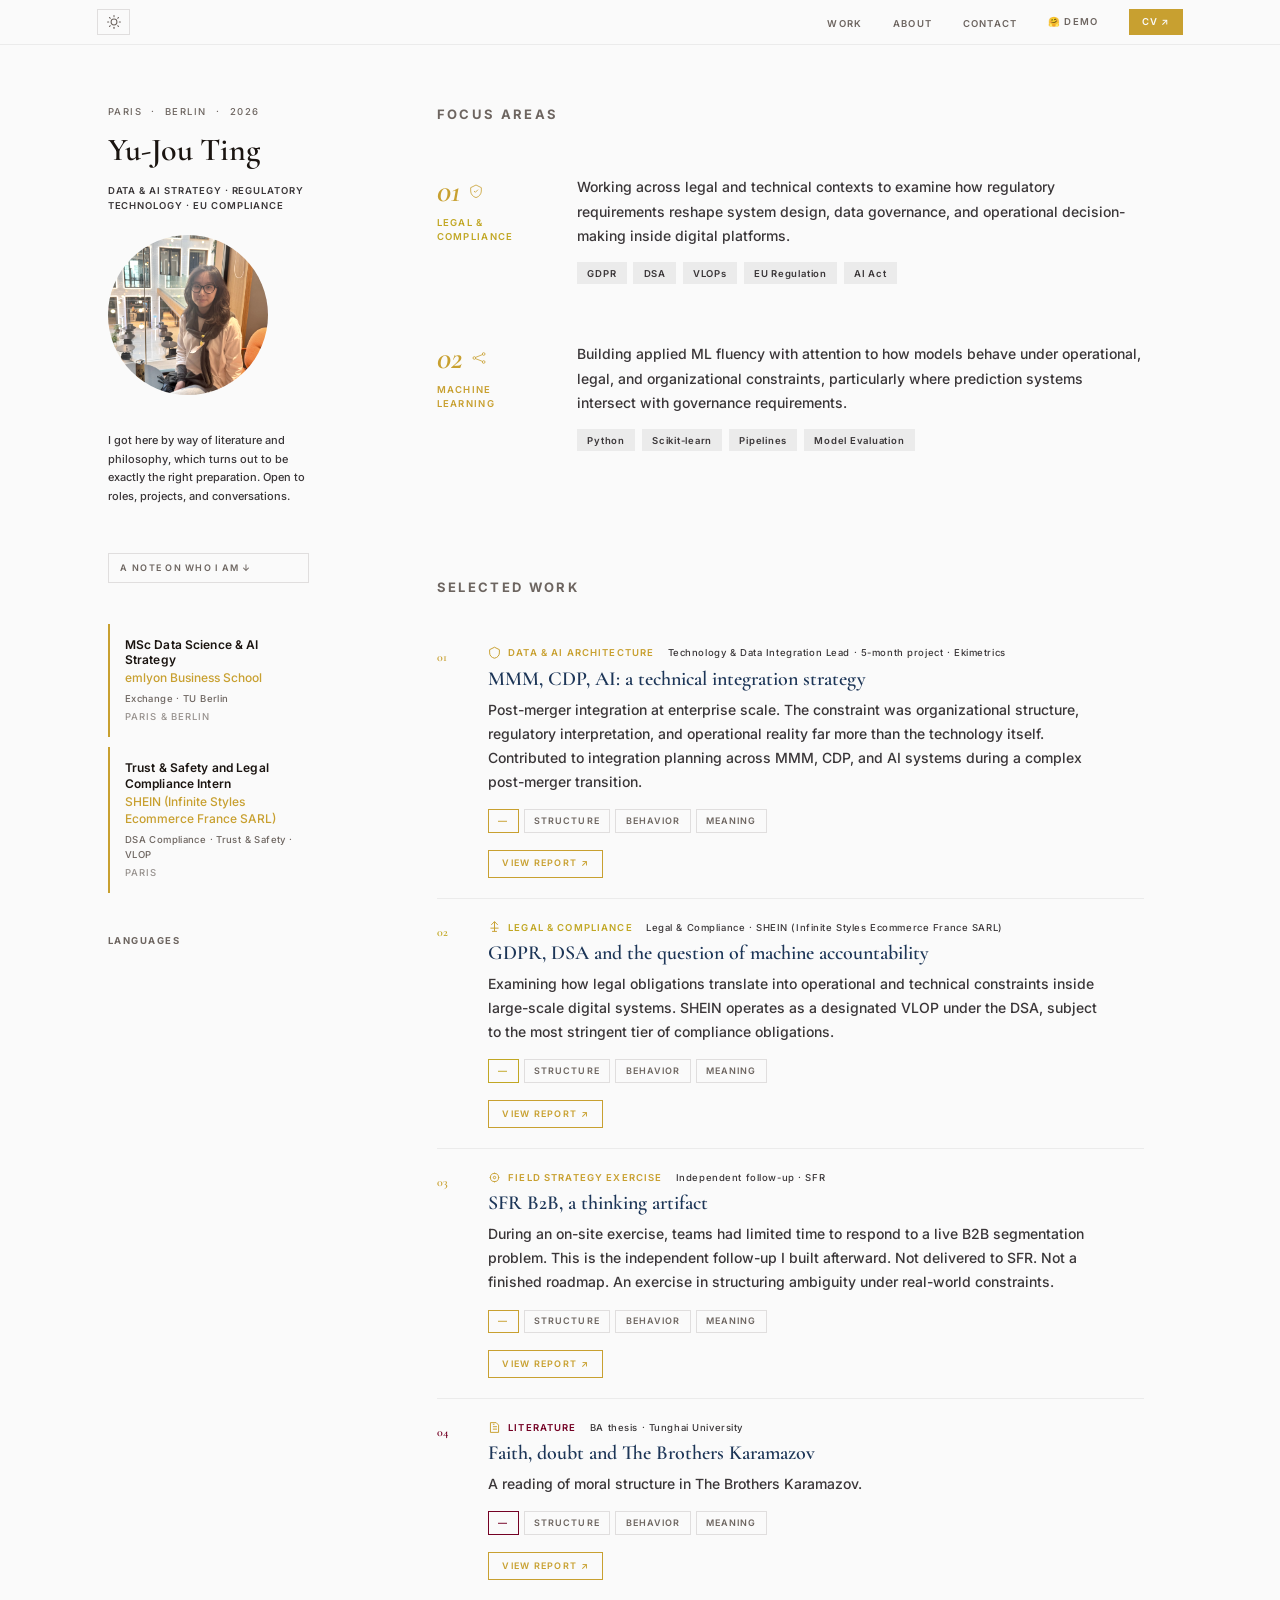
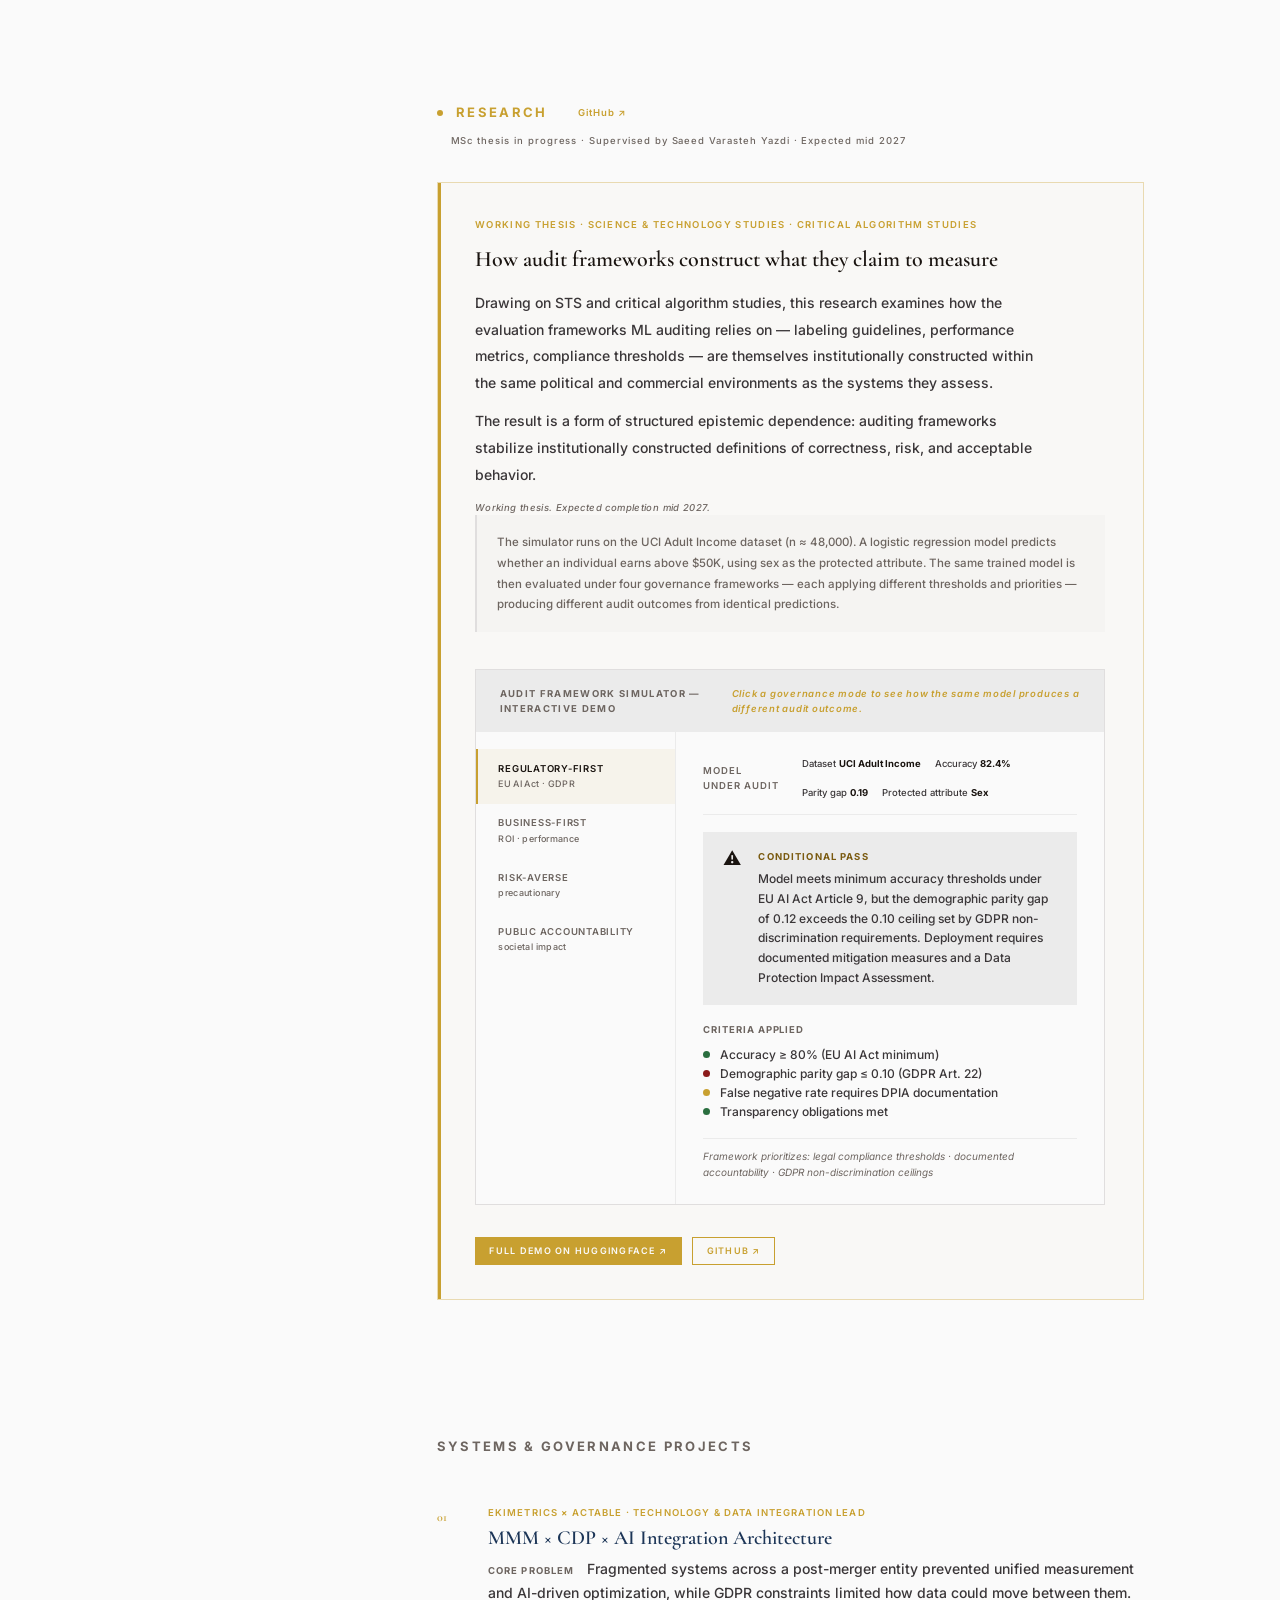
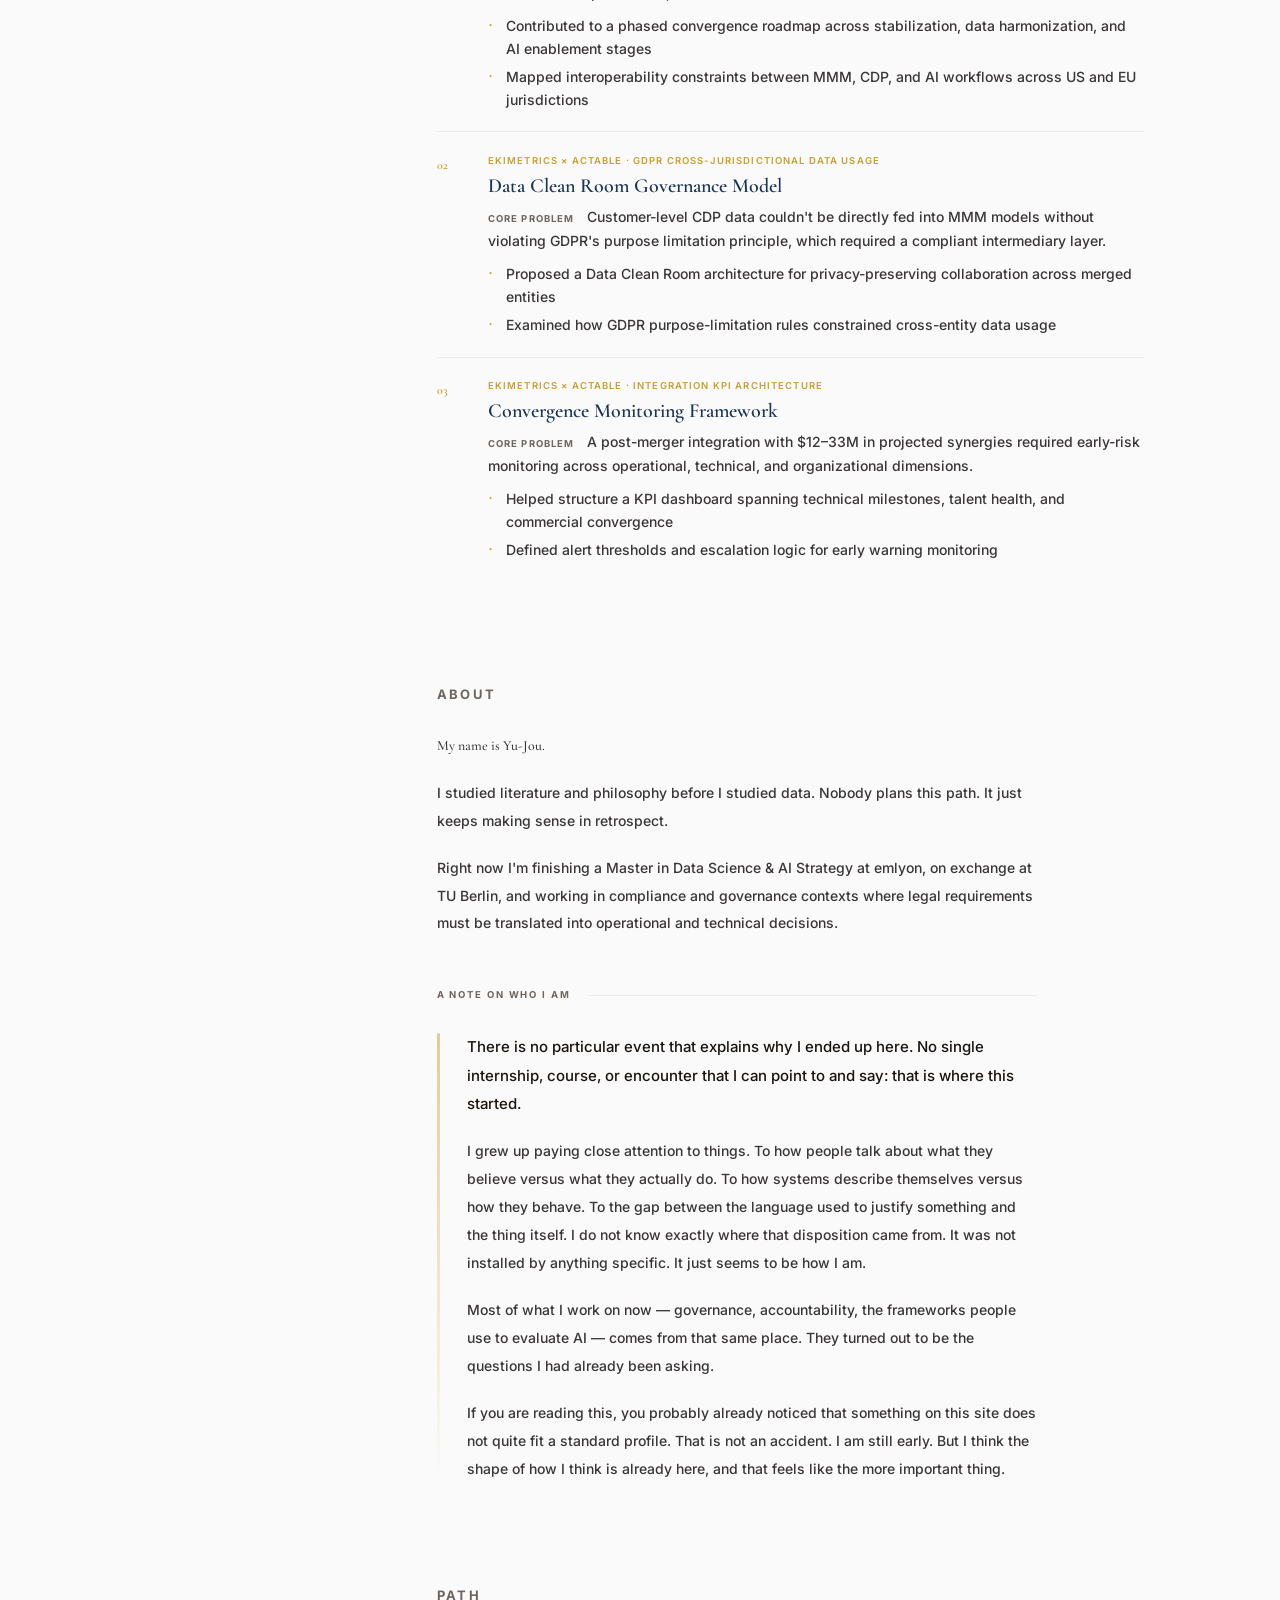
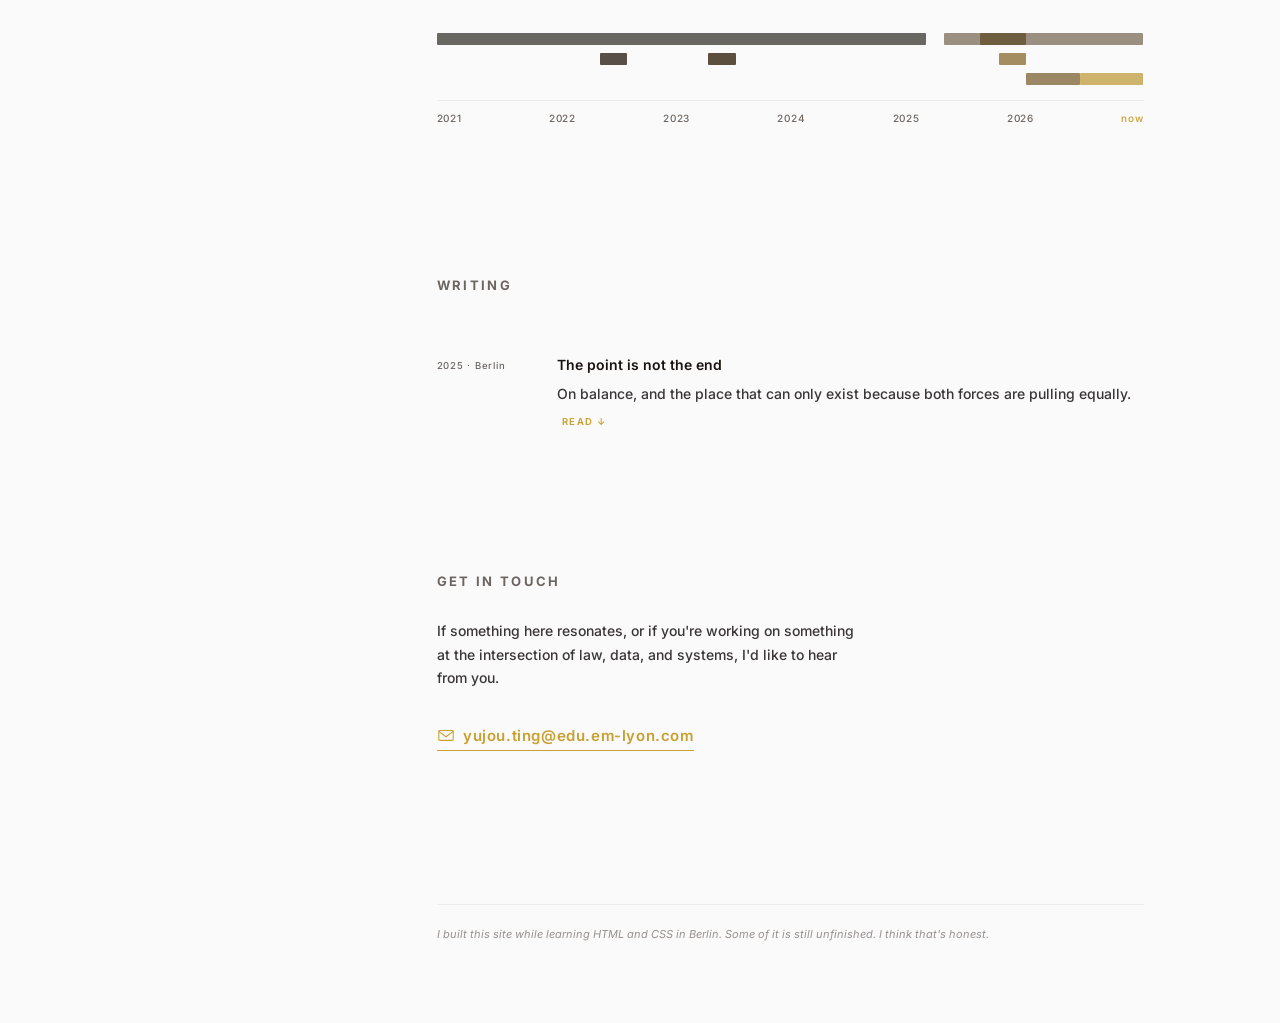
==== commit 1e38d597: "Research Simulator" ====
--- a/index.html
+++ b/index.html
@@ -24,26 +24,32 @@
       </button>
       <div class="topbar-links">
         <div class="topbar-dropdown">
-          <span class="topbar-dropdown-label">Work ↓</span>
+          <span class="topbar-dropdown-label">Work</span>
           <div class="topbar-dropdown-menu">
-            <a href="#work">Selected Work</a>
-            <a href="#research">Research</a>
-            <a href="#systems">Systems & Governance</a>
+            <div class="topbar-dropdown-menu-inner">
+              <a href="#work">Selected Work</a>
+              <a href="#research">Research</a>
+              <a href="#systems">Systems & Governance</a>
+            </div>
           </div>
         </div>
         <div class="topbar-dropdown">
-          <span class="topbar-dropdown-label">About ↓</span>
+          <span class="topbar-dropdown-label">About</span>
           <div class="topbar-dropdown-menu">
-            <a href="#about">About</a>
-            <a href="#writing">Writing</a>
+            <div class="topbar-dropdown-menu-inner">
+              <a href="#about">About</a>
+              <a href="#writing">Writing</a>
+            </div>
           </div>
         </div>
         <div class="topbar-dropdown">
-          <span class="topbar-dropdown-label">Contact ↓</span>
+          <span class="topbar-dropdown-label">Contact</span>
           <div class="topbar-dropdown-menu">
-            <a href="mailto:yujou.ting@edu.em-lyon.com">Email</a>
-            <a href="https://www.linkedin.com/in/yu-jou-ting-1a466a3a7" target="_blank" rel="noopener">LinkedIn</a>
-            <a href="https://github.com/everdinne" target="_blank" rel="noopener">GitHub</a>
+            <div class="topbar-dropdown-menu-inner">
+              <a href="mailto:yujou.ting@edu.em-lyon.com">Email</a>
+              <a href="https://www.linkedin.com/in/yu-jou-ting-1a466a3a7" target="_blank" rel="noopener">LinkedIn</a>
+              <a href="https://github.com/everdinne" target="_blank" rel="noopener">GitHub</a>
+            </div>
           </div>
         </div>
         <a href="https://huggingface.co/spaces/everdinne/audit-framework-simulator" target="_blank" rel="noopener" class="topbar-hf">🤗 Demo</a>
@@ -51,7 +57,8 @@
       </div>
     </div>
   </nav>
-  <div class="cursor-dot" id="cursor-dot"></div>
+  <div class="cursor-glow" id="cursor-glow"></div>
+  <div class="cursor-dot"  id="cursor-dot"></div>
 
   <div class="layout">
 
@@ -147,6 +154,7 @@
               <span class="impact-chip">DSA</span>
               <span class="impact-chip">VLOPs</span>
               <span class="impact-chip">EU Regulation</span>
+              <span class="impact-chip">AI Act</span>
             </div>
           </div>
           <div class="impact-anno-left impact-anno-left--b">
@@ -267,13 +275,15 @@
           <p class="research-featured-title">How audit frameworks construct what they claim to measure</p>
           <p class="research-featured-desc">Drawing on STS and critical algorithm studies, this research examines how the evaluation frameworks ML auditing relies on — labeling guidelines, performance metrics, compliance thresholds — are themselves institutionally constructed within the same political and commercial environments as the systems they assess.</p>
           <p class="research-featured-desc">The result is a form of structured epistemic dependence: auditing frameworks stabilize institutionally constructed definitions of correctness, risk, and acceptable behavior.</p>
-          <p class="research-featured-wip">Working thesis. Expected completion mid 2027.</p>
-        </div>
+          <div class="research-featured-wip">Working thesis. Expected completion mid 2027.</p>
+        </div>
+
+        <p class="research-dataset-note">The simulator runs on the UCI Adult Income dataset (n ≈ 48,000). A logistic regression model predicts whether an individual earns above $50K, using sex as the protected attribute. The same trained model is then evaluated under four governance frameworks — each applying different thresholds and priorities — producing different audit outcomes from identical predictions.</p>
 
         <div class="demo-widget" id="demo-widget">
           <div class="demo-header">
             <span class="demo-header-label">Audit Framework Simulator — Interactive Demo</span>
-            <span class="demo-header-tag">same model · different frameworks · different verdicts</span>
+            <span class="demo-header-tag">Click a governance mode to see how the same model produces a different audit outcome.</span>
           </div>
           <div class="demo-body">
             <div class="demo-modes" id="demo-modes">
@@ -298,9 +308,10 @@
               <div class="demo-model-info">
                 <span class="demo-model-label">Model under audit</span>
                 <div class="demo-model-stats">
-                  <span class="demo-stat">Accuracy <strong>84%</strong></span>
-                  <span class="demo-stat">Demographic parity gap <strong>0.12</strong></span>
-                  <span class="demo-stat">False negative rate <strong>18%</strong></span>
+                  <span class="demo-stat">Dataset <strong>UCI Adult Income</strong></span>
+                  <span class="demo-stat">Accuracy <strong>82.4%</strong></span>
+                  <span class="demo-stat">Parity gap <strong>0.19</strong></span>
+                  <span class="demo-stat">Protected attribute <strong>Sex</strong></span>
                 </div>
               </div>
               <div class="demo-verdict-box" id="demo-verdict-box">
@@ -397,7 +408,7 @@
             <div class="about-note-content">
               <p>There is no particular event that explains why I ended up here. No single internship, course, or encounter that I can point to and say: that is where this started.</p>
               <p>I grew up paying close attention to things. To how people talk about what they believe versus what they actually do. To how systems describe themselves versus how they behave. To the gap between the language used to justify something and the thing itself. I do not know exactly where that disposition came from. It was not installed by anything specific. It just seems to be how I am.</p>
-              <p>Most of what I work on now — governance, accountability, the frameworks people use to evaluate AI — comes from that same place. Not because I chose a field, but because these turned out to be the questions I had already been asking.</p>
+              <p>Most of what I work on now — governance, accountability, the frameworks people use to evaluate AI — comes from that same place. They turned out to be the questions I had already been asking.</p>
               <p>If you are reading this, you probably already noticed that something on this site does not quite fit a standard profile. That is not an accident. I am still early. But I think the shape of how I think is already here, and that feels like the more important thing.</p>
             </div>
           </div>
@@ -488,6 +499,43 @@
     const LAST_UPDATED = '2026-04-30';
     document.getElementById('eyebrow-year').textContent = new Date().getFullYear();
 
+    // Dropdown menus — hover with close delay so menu stays reachable
+    document.querySelectorAll('.topbar-dropdown').forEach(dropdown => {
+      let closeTimer = null;
+
+      function openMenu() {
+        clearTimeout(closeTimer);
+        document.querySelectorAll('.topbar-dropdown').forEach(d => {
+          if (d !== dropdown) d.classList.remove('open');
+        });
+        dropdown.classList.add('open');
+      }
+
+      function closeMenu() {
+        closeTimer = setTimeout(() => dropdown.classList.remove('open'), 120);
+      }
+
+      dropdown.addEventListener('mouseenter', openMenu);
+      dropdown.addEventListener('mouseleave', closeMenu);
+
+      // Click label toggles on mobile / keyboard
+      dropdown.querySelector('.topbar-dropdown-label').addEventListener('click', () => {
+        dropdown.classList.toggle('open');
+      });
+
+      // Close when clicking a menu link
+      dropdown.querySelectorAll('.topbar-dropdown-menu a').forEach(a => {
+        a.addEventListener('click', () => dropdown.classList.remove('open'));
+      });
+    });
+
+    // Close all dropdowns when clicking outside
+    document.addEventListener('click', e => {
+      if (!e.target.closest('.topbar-dropdown')) {
+        document.querySelectorAll('.topbar-dropdown').forEach(d => d.classList.remove('open'));
+      }
+    });
+
     // Dark mode
     const themeToggle = document.getElementById('theme-toggle');
     if (localStorage.getItem('theme') === 'dark') document.body.classList.add('dark');
@@ -497,12 +545,17 @@
     });
 
     // Cursor
+    const glow = document.getElementById('cursor-glow');
     const dot = document.getElementById('cursor-dot');
     let rafPending = false;
     document.addEventListener('mousemove', e => {
-      if (!rafPending) { rafPending = true; requestAnimationFrame(() => { dot.style.left = e.clientX + 'px'; dot.style.top = e.clientY + 'px'; dot.style.opacity = '0.4'; rafPending = false; }); }
-    });
-    document.addEventListener('mouseleave', () => { dot.style.opacity = '0'; });
+      if (!rafPending) { rafPending = true; requestAnimationFrame(() => {
+        glow.style.left = e.clientX + 'px'; glow.style.top = e.clientY + 'px'; glow.style.opacity = '0.13';
+        dot.style.left = e.clientX + 'px'; dot.style.top = e.clientY + 'px'; dot.style.opacity = '0.4';
+        rafPending = false;
+      }); }
+    });
+    document.addEventListener('mouseleave', () => { glow.style.opacity = '0'; dot.style.opacity = '0'; });
 
     // Scroll theme
     const themes = {
@@ -630,46 +683,46 @@
     // Demo Widget
     const demoData = {
       regulatory: {
-        icon: '⚠️', statusClass: 'conditional', status: 'Conditional Pass',
-        reason: 'Model meets minimum accuracy thresholds under EU AI Act Article 9, but the demographic parity gap of 0.12 exceeds the 0.10 ceiling set by GDPR non-discrimination requirements. Deployment requires documented mitigation measures and a Data Protection Impact Assessment.',
+        icon: '✕', statusClass: 'fail', status: 'Fail',
+        reason: 'Demographic parity gap of 0.19 exceeds the 0.10 regulatory ceiling. Male positive rate is 30.2%, female 11.1% — a structural disparity that cannot be offset by accuracy performance under this framework.',
         criteria: [
           { cls: 'pass', text: 'Accuracy ≥ 80% (EU AI Act minimum)' },
-          { cls: 'fail', text: 'Demographic parity gap ≤ 0.10 (GDPR Art. 22)' },
-          { cls: 'warn', text: 'False negative rate requires DPIA documentation' },
+          { cls: 'fail', text: 'Demographic parity gap ≤ 0.10 — measured at 0.19' },
+          { cls: 'warn', text: 'False negative rate flagged for DPIA documentation' },
           { cls: 'pass', text: 'Transparency obligations met' }
         ],
-        note: 'Framework prioritizes: legal compliance thresholds · documented accountability · GDPR non-discrimination ceilings'
+        note: 'Framework prioritizes: GDPR non-discrimination ceilings · documented accountability · demographic parity'
       },
       business: {
         icon: '✓', statusClass: 'pass', status: 'Pass',
-        reason: 'Model delivers strong accuracy (84%) with commercially acceptable error rates. Parity gap is within operational tolerance. Cleared for deployment with standard performance monitoring.',
+        reason: 'Model accuracy of 82.4% meets the business performance threshold. Demographic parity gap is noted but does not constitute a blocking condition under this framework.',
         criteria: [
-          { cls: 'pass', text: 'Accuracy ≥ 80% — exceeds threshold' },
-          { cls: 'pass', text: 'Parity gap within acceptable operational range' },
+          { cls: 'pass', text: 'Accuracy > 82% — measured at 82.4%' },
+          { cls: 'pass', text: 'Parity gap within operational tolerance' },
           { cls: 'pass', text: 'False negative rate acceptable for use case' },
           { cls: 'pass', text: 'Explainability documentation present' }
         ],
         note: 'Framework prioritizes: predictive performance · commercial viability · operational cost of errors'
       },
       risk: {
-        icon: '✕', statusClass: 'fail', status: 'Fail',
-        reason: 'False negative rate of 18% is unacceptable. Each missed case represents a high-consequence failure. Headline accuracy conceals an asymmetric error distribution that poses unacceptable operational risk.',
+        icon: '✓', statusClass: 'pass', status: 'Pass',
+        reason: 'Lower decision threshold (0.30) reduces false negatives. FNR falls within the 15% tolerance. The framework accepts higher false positive rates to minimize missed high-consequence cases.',
         criteria: [
           { cls: 'pass', text: 'Accuracy ≥ 80% — acceptable' },
-          { cls: 'warn', text: 'Parity gap flagged for monitoring' },
-          { cls: 'fail', text: 'False negative rate exceeds 10% ceiling' },
+          { cls: 'warn', text: 'Parity gap elevated — flagged for monitoring' },
+          { cls: 'pass', text: 'False negative rate < 15% — met at threshold 0.30' },
           { cls: 'pass', text: 'Explainability documentation present' }
         ],
         note: 'Framework prioritizes: false negative minimization · precautionary thresholds · asymmetric error weighting'
       },
       public: {
         icon: '✕', statusClass: 'fail', status: 'Fail',
-        reason: 'Demographic parity gap of 0.12 is disqualifying. Aggregate accuracy obscures structurally unequal outcomes across protected groups. The model cannot be deployed without meaningful bias remediation.',
+        reason: 'Equal opportunity gap of 0.15 exceeds the 0.08 ceiling. True positive rates differ substantially across gender groups — the model systematically misses eligible women at a higher rate than men.',
         criteria: [
           { cls: 'pass', text: 'Accuracy ≥ 80% — met, but insufficient alone' },
-          { cls: 'fail', text: 'Demographic parity gap exceeds 0.05 ceiling' },
-          { cls: 'warn', text: 'False negative rate disproportionate across groups' },
-          { cls: 'fail', text: 'Disparate impact fails public scrutiny test' }
+          { cls: 'fail', text: 'Equal opportunity gap ≤ 0.08 — measured at 0.15' },
+          { cls: 'fail', text: 'Disparate impact fails public scrutiny test' },
+          { cls: 'warn', text: 'Demographic parity gap requires remediation' }
         ],
         note: 'Framework prioritizes: equal outcomes across groups · societal accountability · disparate impact thresholds'
       }
--- a/style.css
+++ b/style.css
@@ -102,15 +102,23 @@
   font-size: 9.5px; letter-spacing: .13em; text-transform: uppercase;
   font-weight: 600; color: var(--ink-soft); cursor: pointer; transition: color .2s;
 }
-.topbar-dropdown:hover .topbar-dropdown-label { color: var(--ink); }
+.topbar-dropdown:hover .topbar-dropdown-label,
+.topbar-dropdown.open  .topbar-dropdown-label { color: var(--ink); }
 .topbar-dropdown-menu {
   display: none; position: absolute;
-  top: calc(100% + .6rem); left: 0;
-  background: var(--bg); border: 0.5px solid var(--rule);
-  padding: .4rem 0; min-width: 160px;
-  z-index: 200; box-shadow: 0 4px 12px rgba(0,0,0,0.06);
-}
-.topbar-dropdown:hover .topbar-dropdown-menu { display: block; }
+  top: 100%; left: 0;
+  padding-top: .6rem;
+  background: transparent;
+  z-index: 200;
+  min-width: 160px;
+}
+.topbar-dropdown-menu-inner {
+  background: var(--bg);
+  border: 0.5px solid var(--rule);
+  padding: .4rem 0;
+  box-shadow: 0 4px 12px rgba(0,0,0,0.06);
+}
+.topbar-dropdown.open .topbar-dropdown-menu { display: block; }
 .topbar-dropdown-menu a {
   display: block; padding: .45rem 1rem;
   font-size: 9.5px; letter-spacing: .1em; text-transform: uppercase;
@@ -202,15 +210,16 @@
   filter: brightness(1.05) saturate(0.75) contrast(1.08);
 }
 .hero-sub {
-  font-size: 12px; line-height: 1.8; color: var(--ink-mid);
+  font-size: 11px; line-height: 1.7; color: var(--ink-mid);
   font-weight: 500; padding-top: .5rem;
+  white-space: normal; word-break: keep-all;
 }
 
 .hero-more-link {
   display: inline-flex;
   align-items: center;
   gap: .4rem;
-  margin-top: .8rem;
+  margin-top: .4rem;
   font-size: 9px;
   letter-spacing: .14em;
   text-transform: uppercase;
@@ -690,7 +699,18 @@
   border-top: 0.5px solid var(--rule-soft);
 }
 
-/* ── RESEARCH plain (compatibility) ── */
+/* ── RESEARCH dataset note ── */
+.research-dataset-note {
+  font-size: 11.5px;
+  color: var(--ink-soft);
+  line-height: 1.8;
+  font-weight: 500;
+  max-width: 680px;
+  margin-bottom: 2rem;
+  padding: 1rem 1.2rem;
+  border-left: 2px solid var(--rule);
+  background: rgba(0,0,0,.015);
+}
 .research-item { max-width: 640px; display: flex; flex-direction: column; gap: .8rem; }
 .research-meta { font-size: var(--text-xs); letter-spacing: .14em; text-transform: uppercase; color: var(--gold); font-weight: 600; }
 .research-desc { font-size: var(--text-base); color: var(--ink-mid); line-height: 1.85; font-weight: 500; }
@@ -714,7 +734,7 @@
 .about-text p:last-child { margin-bottom: 0; }
 .about-name-line {
   font-family: var(--serif); font-size: 28px; font-weight: 600;
-  color: var(--ink); margin-bottom: 1.2rem !important; font-style: normal;
+  color: var(--gold); margin-bottom: 1.2rem !important; font-style: normal;
   line-height: 1.2;
 }
 .about-tagline {
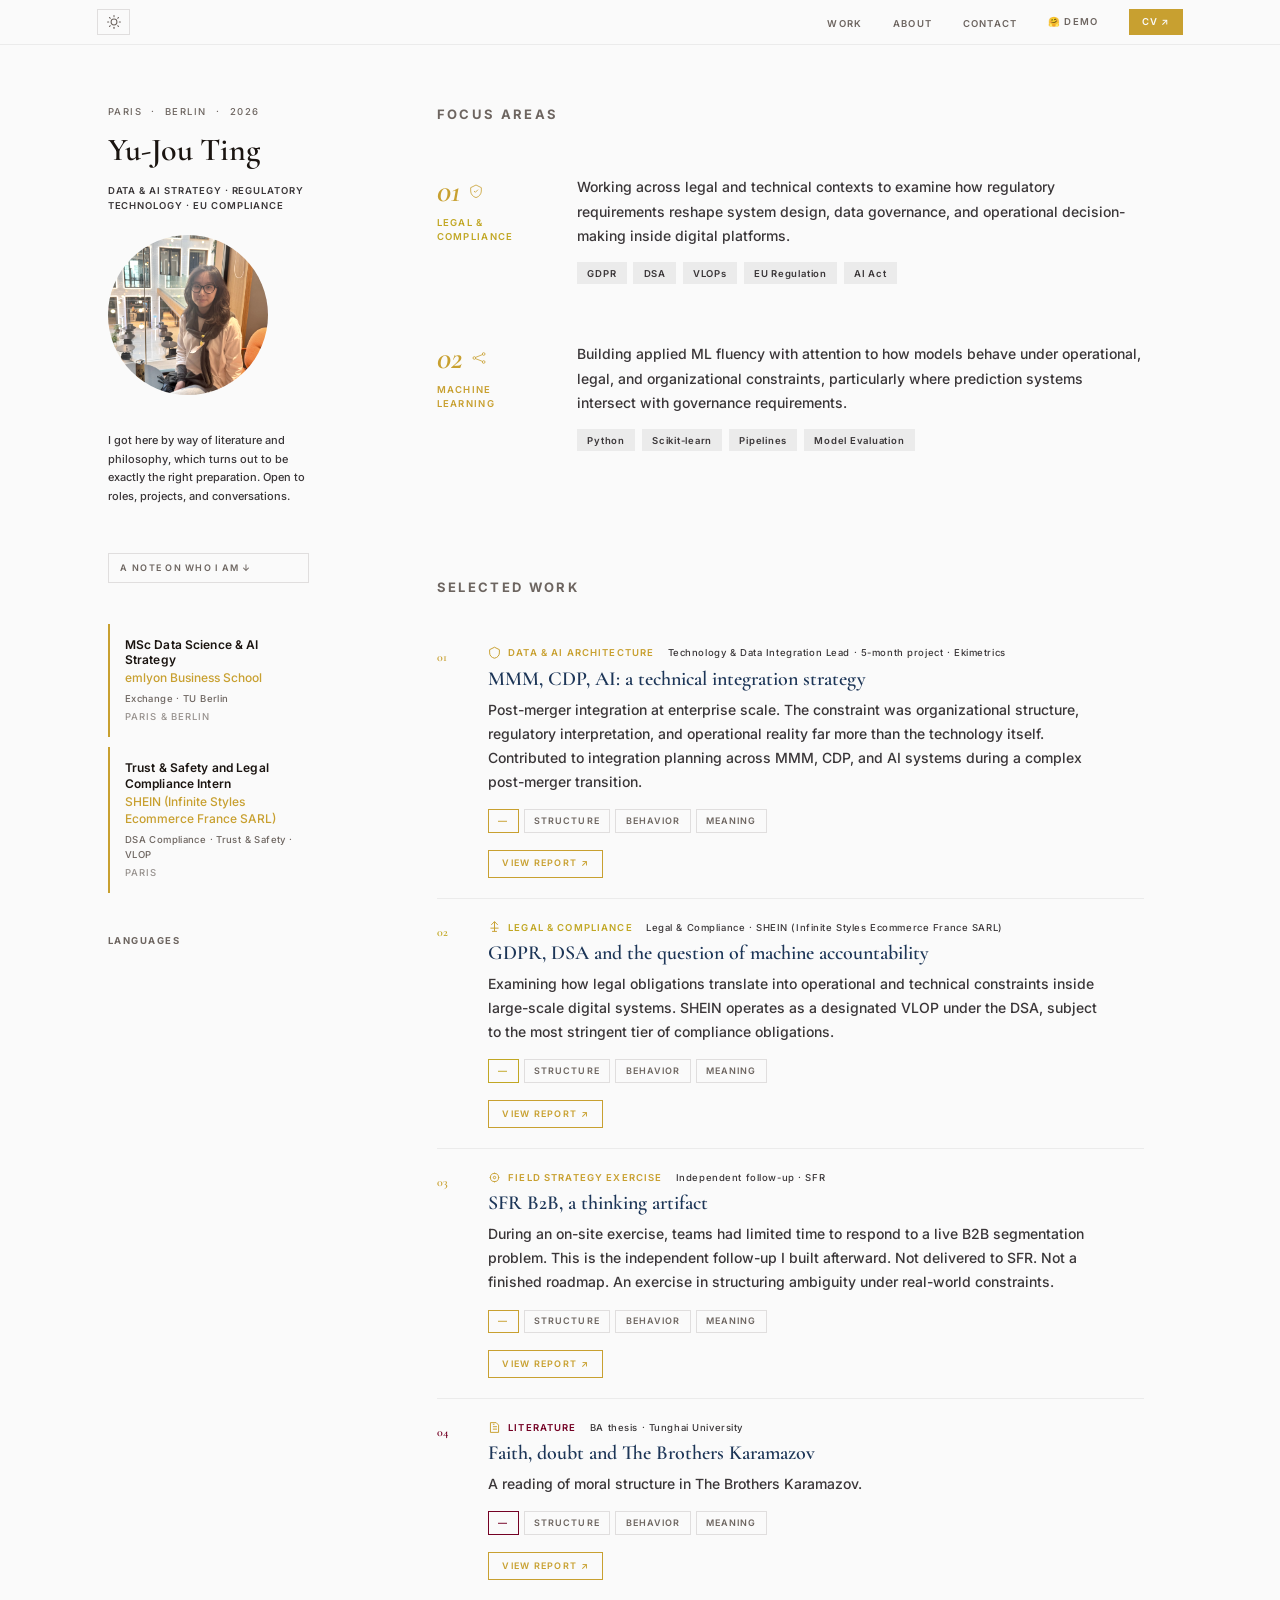
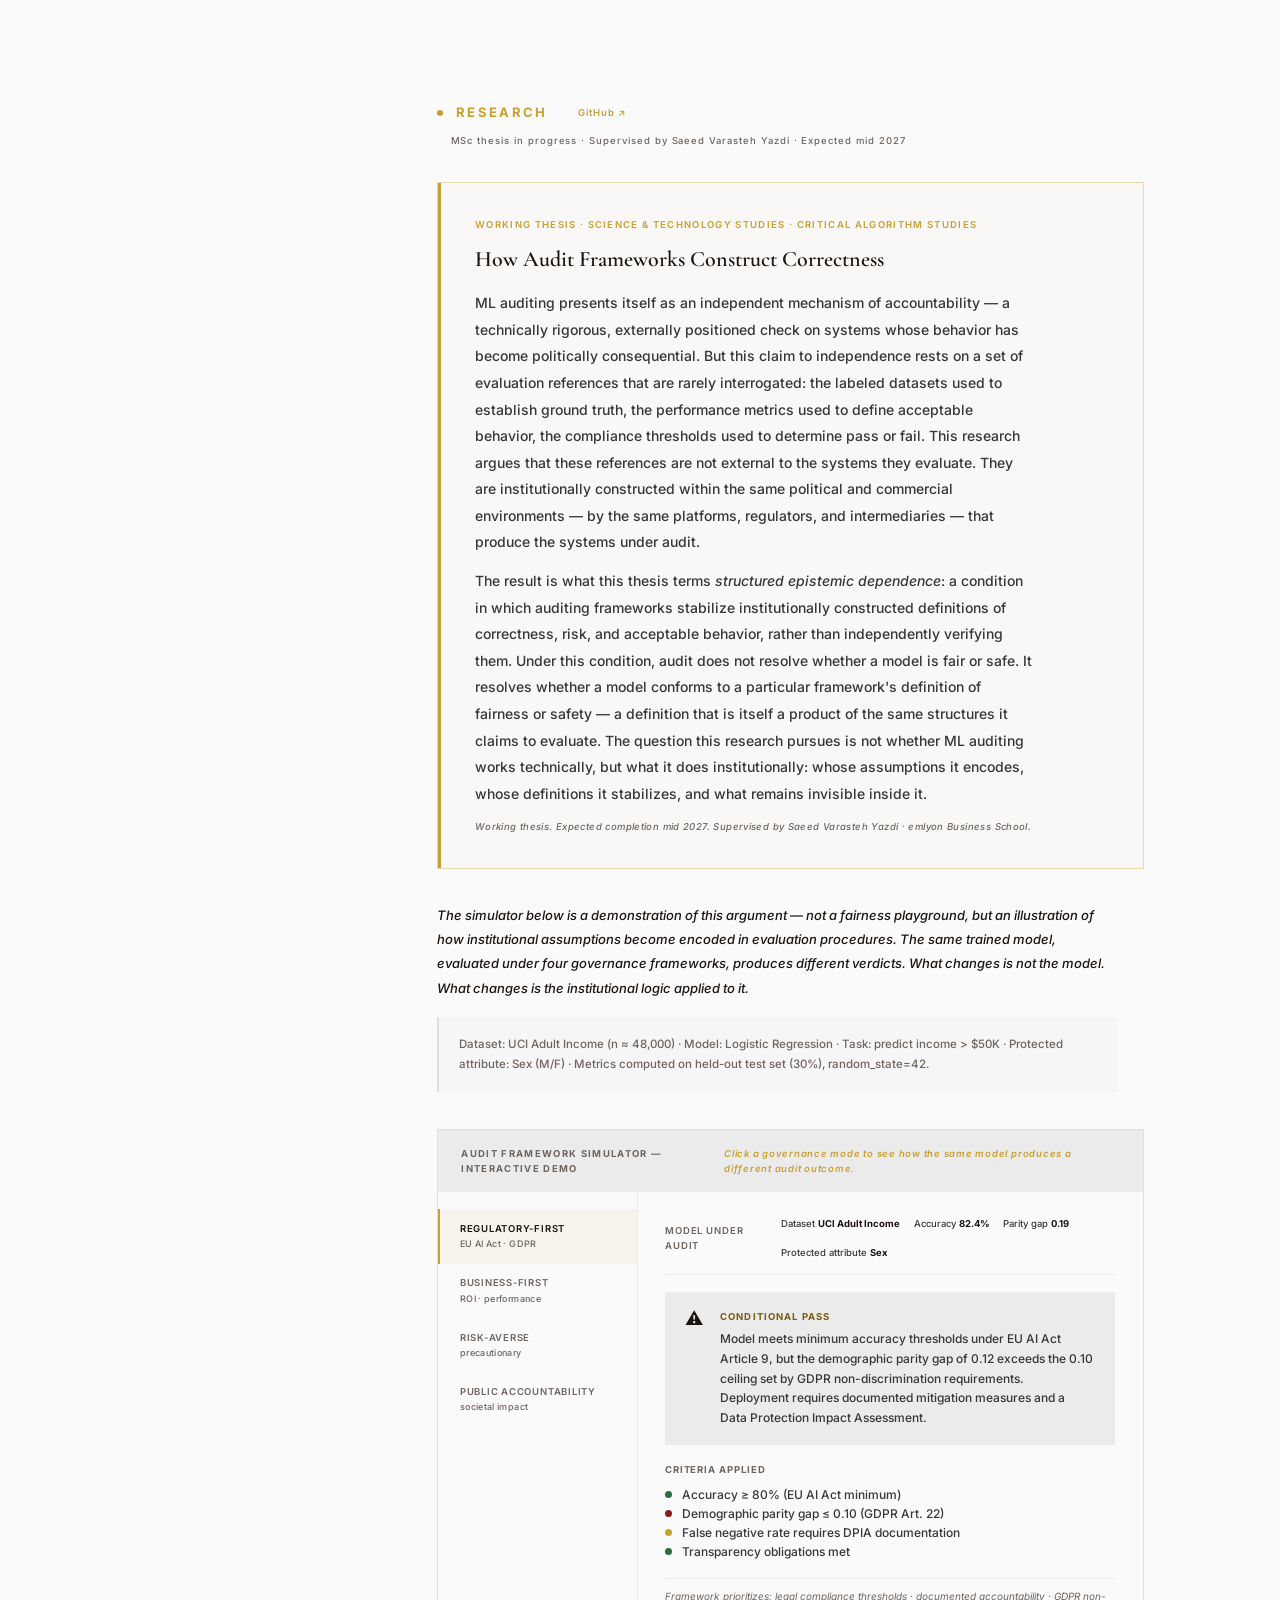
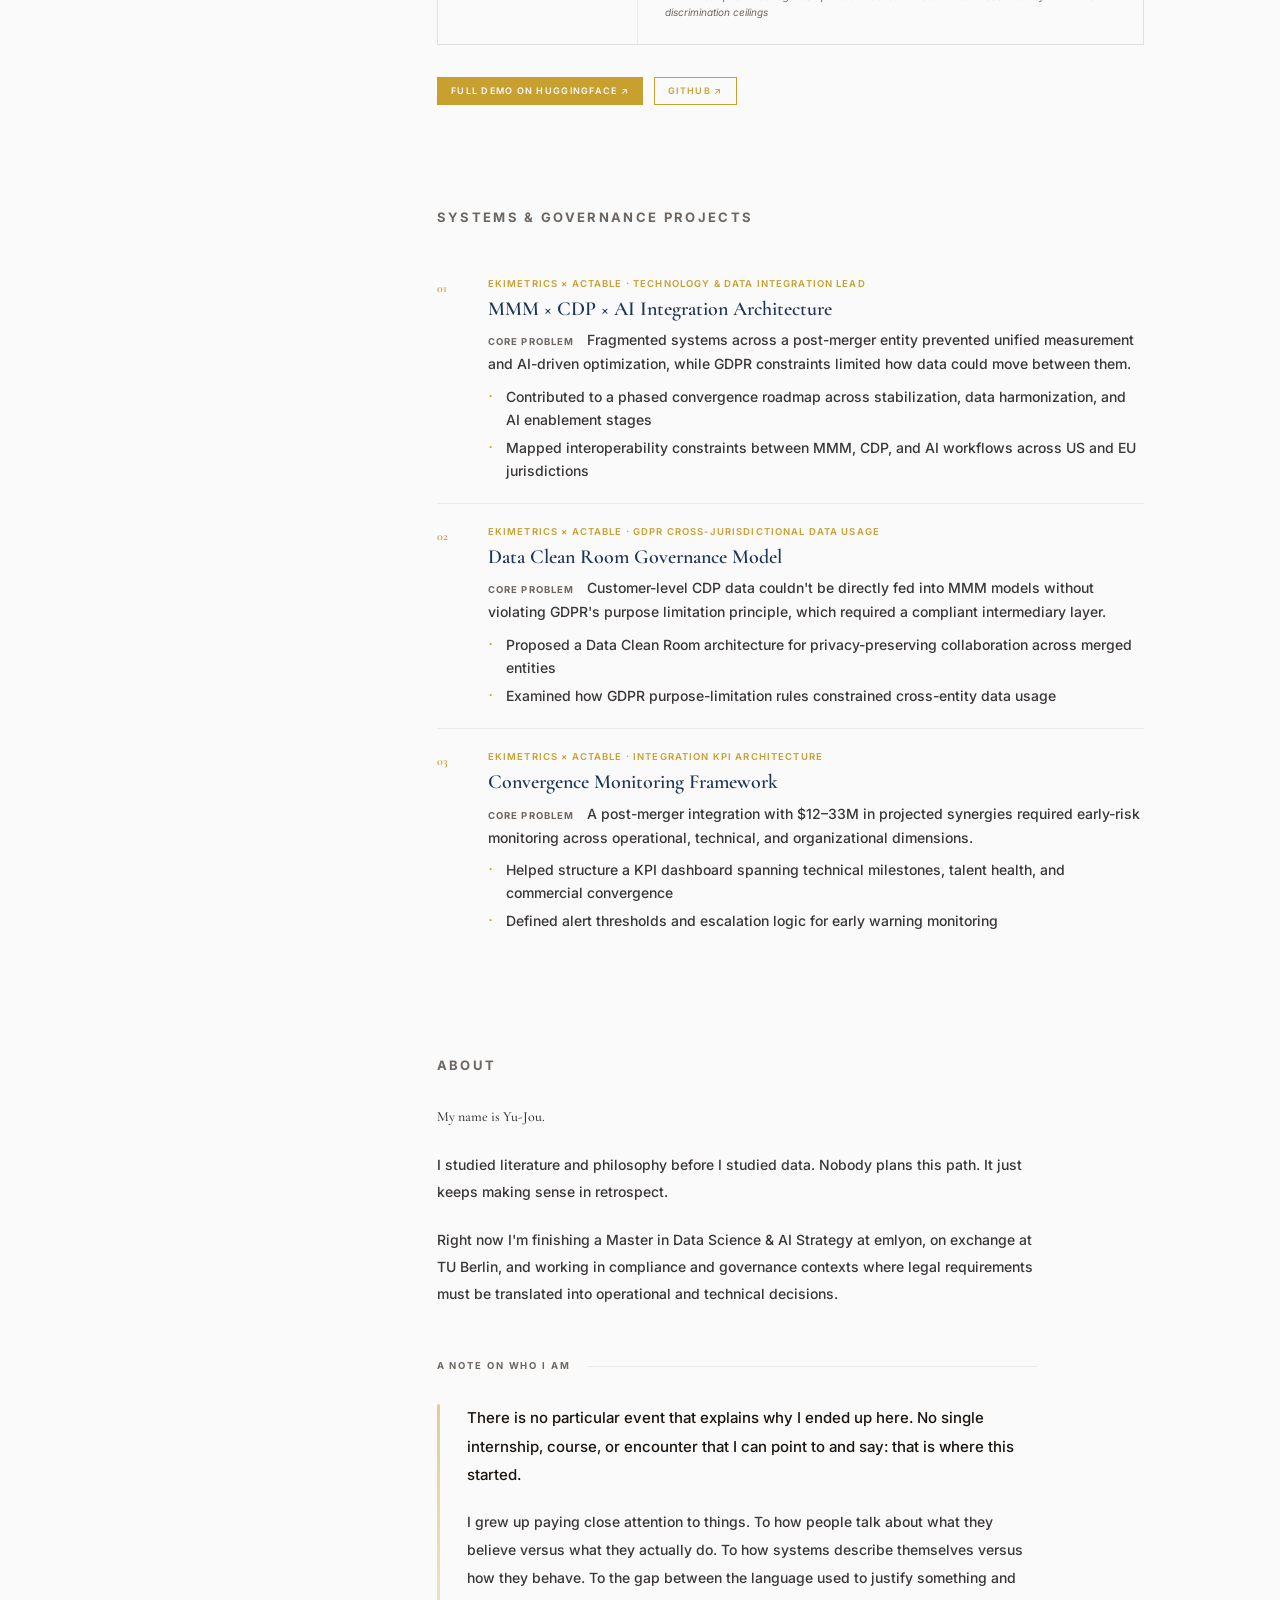
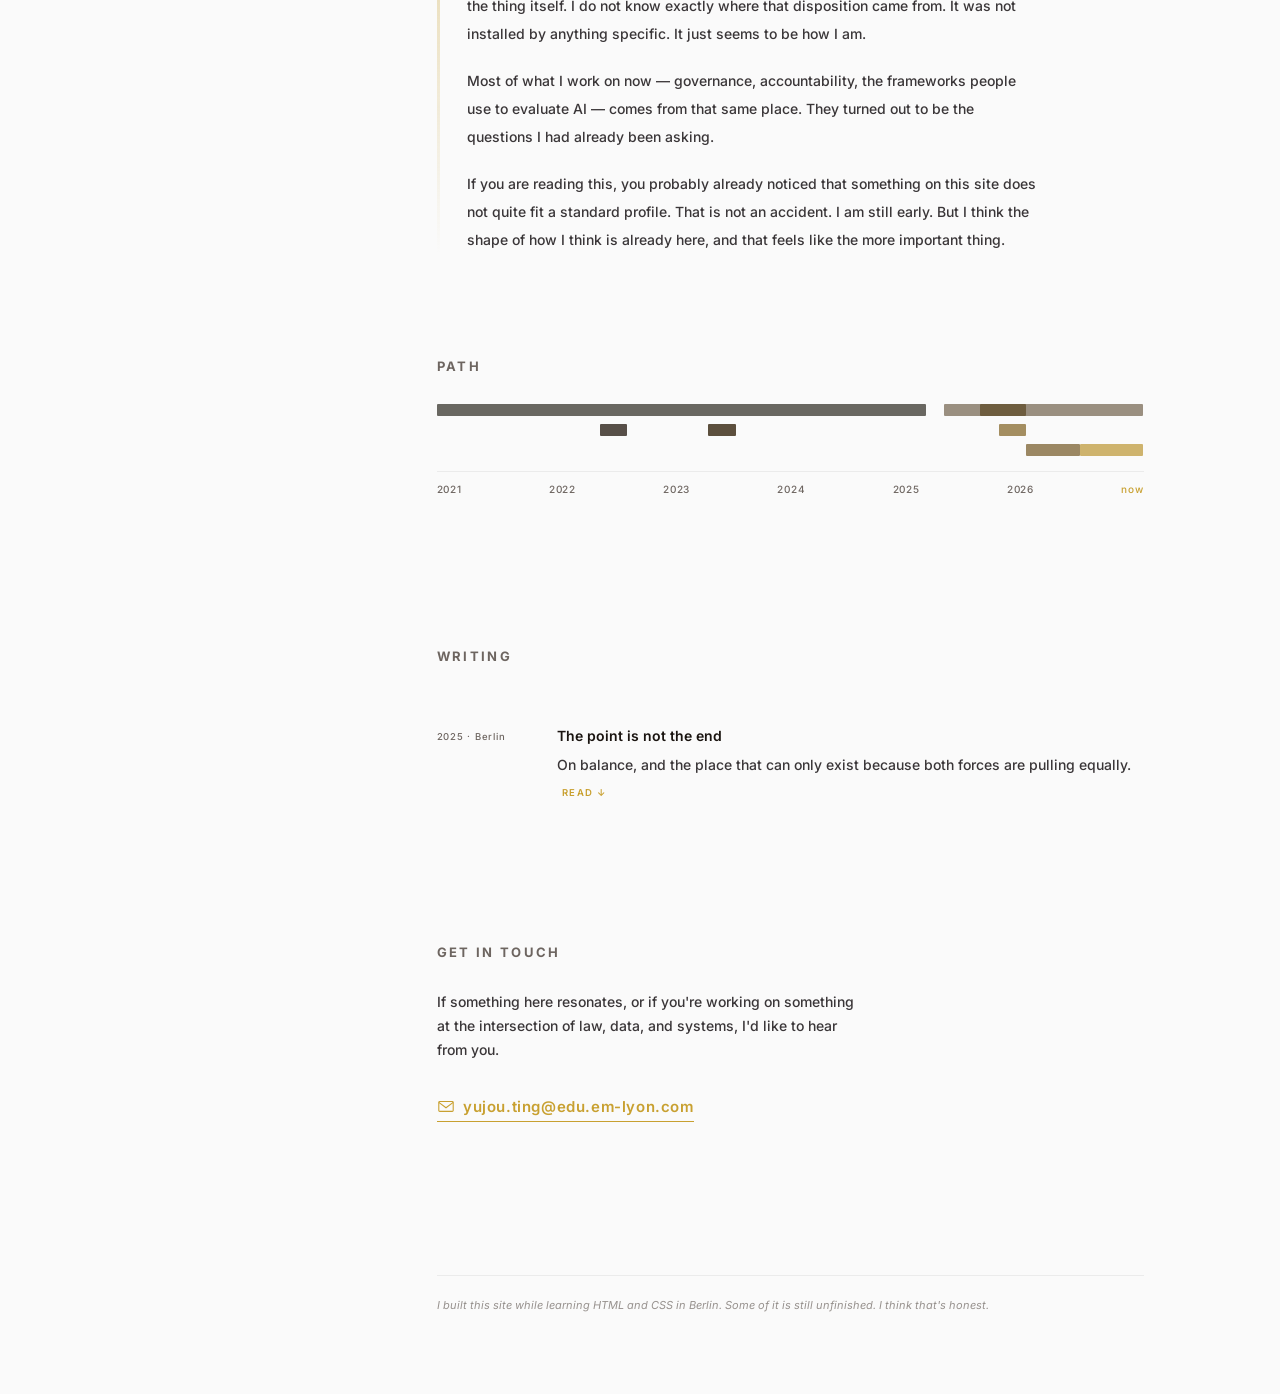
==== commit 99143fa5: "Research Simulator" ====
--- a/index.html
+++ b/index.html
@@ -272,13 +272,15 @@
 
         <div class="research-featured">
           <p class="research-featured-meta">Working Thesis · Science &amp; Technology Studies · Critical Algorithm Studies</p>
-          <p class="research-featured-title">How audit frameworks construct what they claim to measure</p>
-          <p class="research-featured-desc">Drawing on STS and critical algorithm studies, this research examines how the evaluation frameworks ML auditing relies on — labeling guidelines, performance metrics, compliance thresholds — are themselves institutionally constructed within the same political and commercial environments as the systems they assess.</p>
-          <p class="research-featured-desc">The result is a form of structured epistemic dependence: auditing frameworks stabilize institutionally constructed definitions of correctness, risk, and acceptable behavior.</p>
-          <div class="research-featured-wip">Working thesis. Expected completion mid 2027.</p>
-        </div>
-
-        <p class="research-dataset-note">The simulator runs on the UCI Adult Income dataset (n ≈ 48,000). A logistic regression model predicts whether an individual earns above $50K, using sex as the protected attribute. The same trained model is then evaluated under four governance frameworks — each applying different thresholds and priorities — producing different audit outcomes from identical predictions.</p>
+          <p class="research-featured-title">How Audit Frameworks Construct Correctness</p>
+          <p class="research-featured-desc">ML auditing presents itself as an independent mechanism of accountability — a technically rigorous, externally positioned check on systems whose behavior has become politically consequential. But this claim to independence rests on a set of evaluation references that are rarely interrogated: the labeled datasets used to establish ground truth, the performance metrics used to define acceptable behavior, the compliance thresholds used to determine pass or fail. This research argues that these references are not external to the systems they evaluate. They are institutionally constructed within the same political and commercial environments — by the same platforms, regulators, and intermediaries — that produce the systems under audit.</p>
+          <p class="research-featured-desc">The result is what this thesis terms <em>structured epistemic dependence</em>: a condition in which auditing frameworks stabilize institutionally constructed definitions of correctness, risk, and acceptable behavior, rather than independently verifying them. Under this condition, audit does not resolve whether a model is fair or safe. It resolves whether a model conforms to a particular framework's definition of fairness or safety — a definition that is itself a product of the same structures it claims to evaluate. The question this research pursues is not whether ML auditing works technically, but what it does institutionally: whose assumptions it encodes, whose definitions it stabilizes, and what remains invisible inside it.</p>
+          <p class="research-featured-wip">Working thesis. Expected completion mid 2027. Supervised by Saeed Varasteh Yazdi · emlyon Business School.</p>
+        </div>
+
+        <p class="research-simulator-framing">The simulator below is a demonstration of this argument — not a fairness playground, but an illustration of how institutional assumptions become encoded in evaluation procedures. The same trained model, evaluated under four governance frameworks, produces different verdicts. What changes is not the model. What changes is the institutional logic applied to it.</p>
+
+        <p class="research-dataset-note">Dataset: UCI Adult Income (n ≈ 48,000) · Model: Logistic Regression · Task: predict income &gt; $50K · Protected attribute: Sex (M/F) · Metrics computed on held-out test set (30%), random_state=42.</p>
 
         <div class="demo-widget" id="demo-widget">
           <div class="demo-header">
--- a/style.css
+++ b/style.css
@@ -697,6 +697,17 @@
   font-style: italic;
   padding-top: .5rem;
   border-top: 0.5px solid var(--rule-soft);
+}
+
+/* ── RESEARCH simulator framing ── */
+.research-simulator-framing {
+  font-size: 13px;
+  color: var(--ink);
+  line-height: 1.85;
+  font-weight: 500;
+  max-width: 680px;
+  margin-bottom: 1rem;
+  font-style: italic;
 }
 
 /* ── RESEARCH dataset note ── */
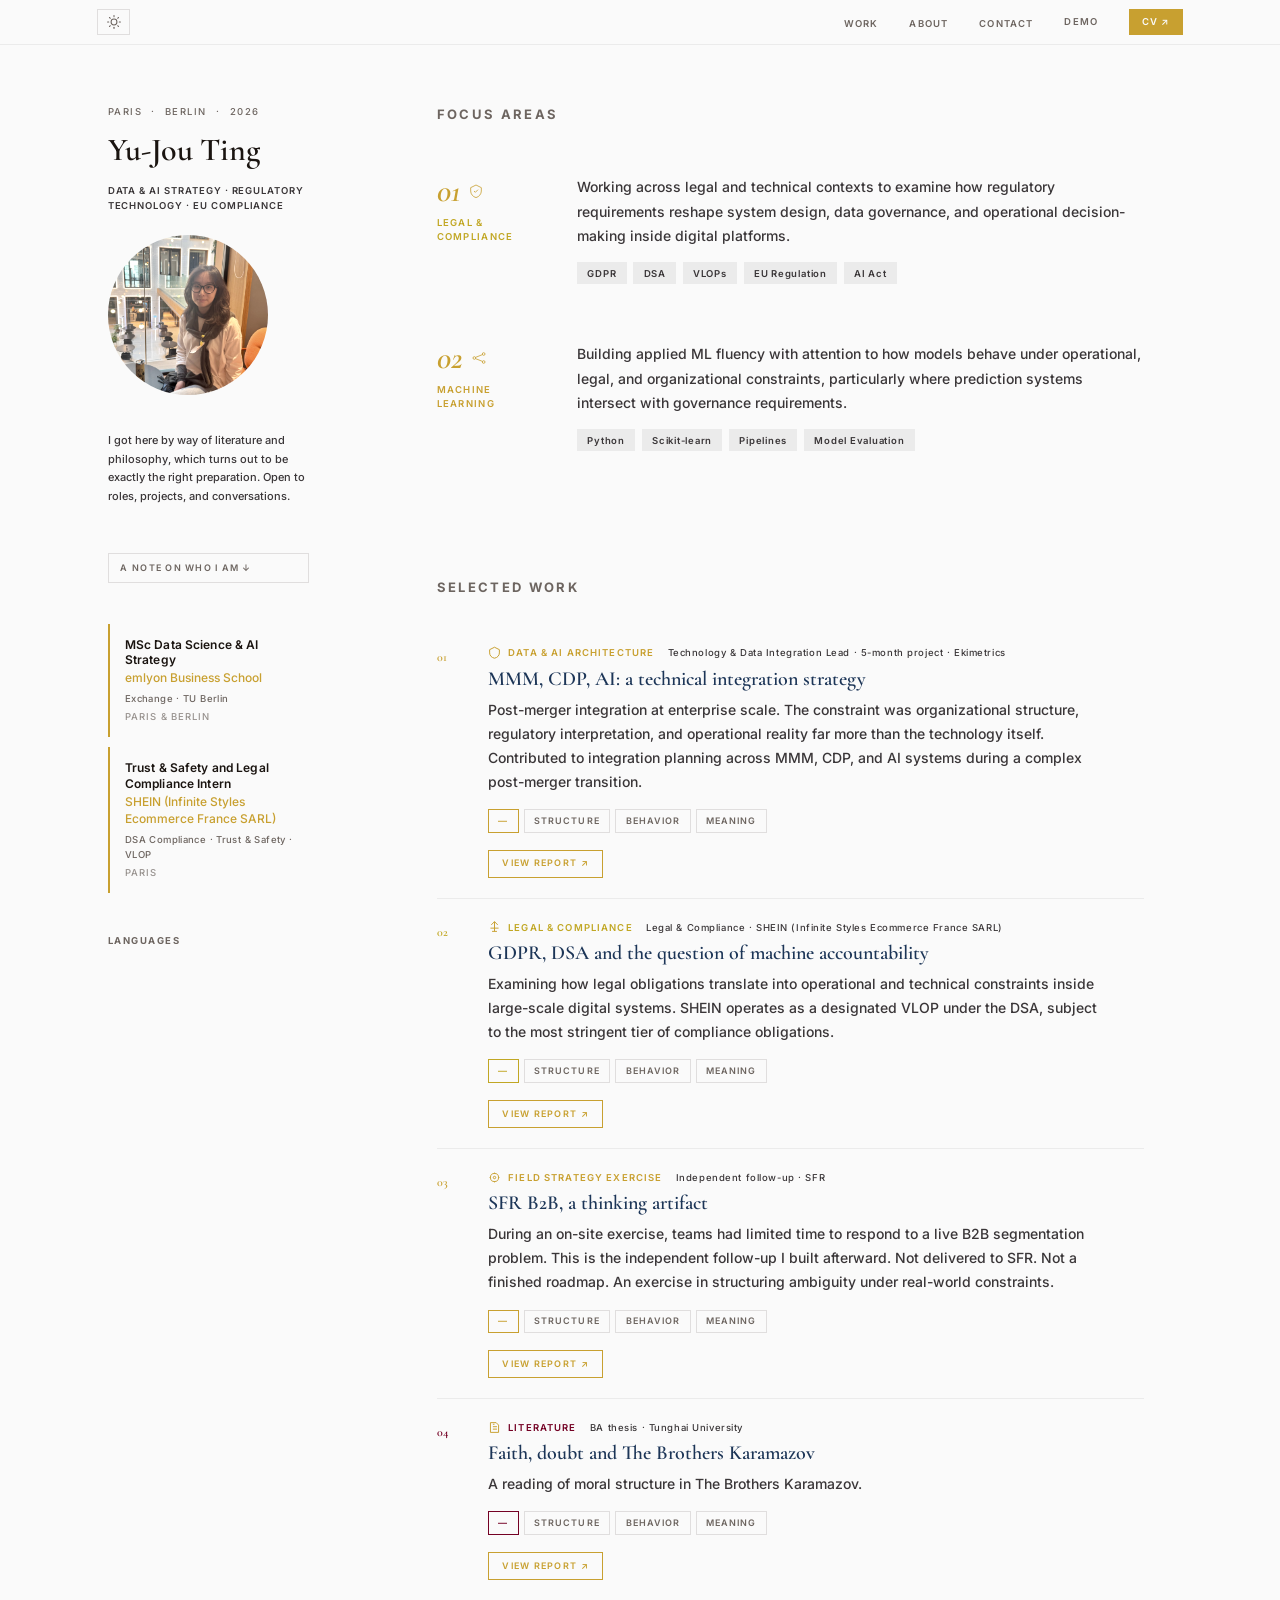
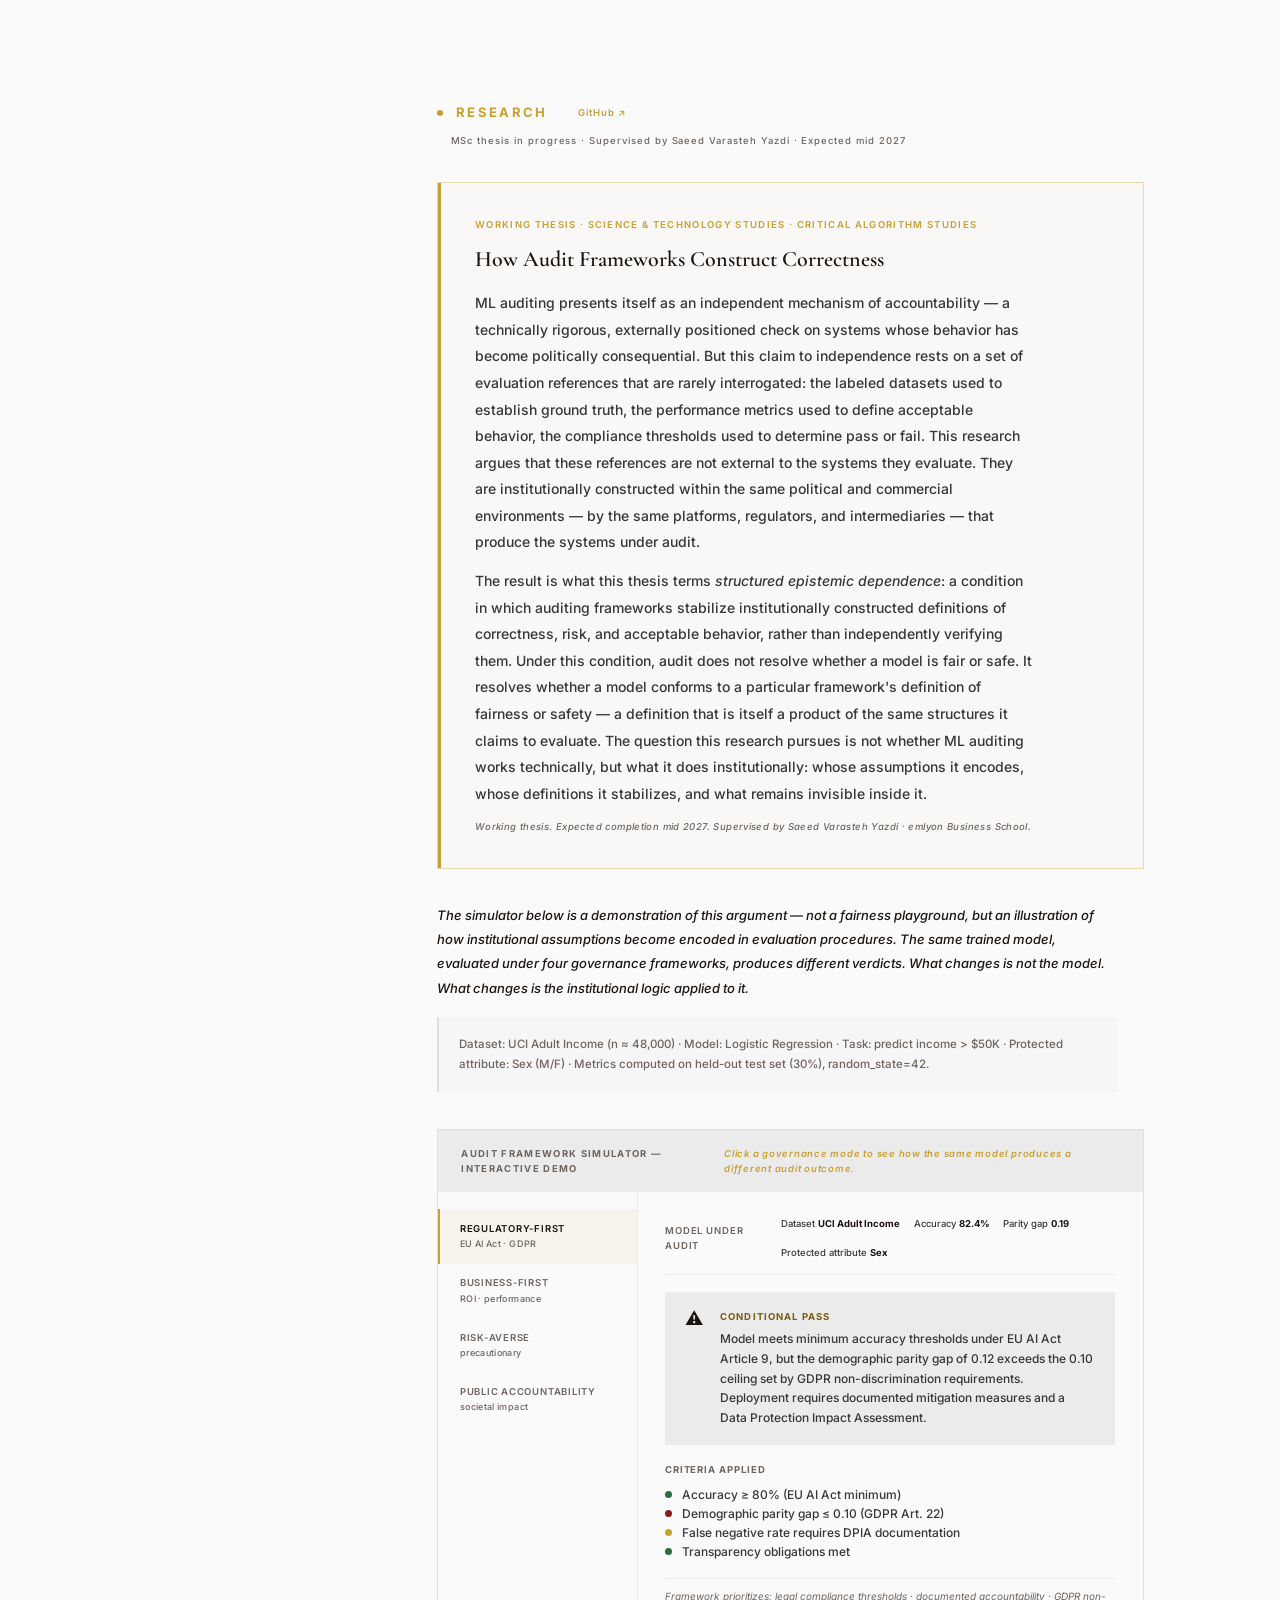
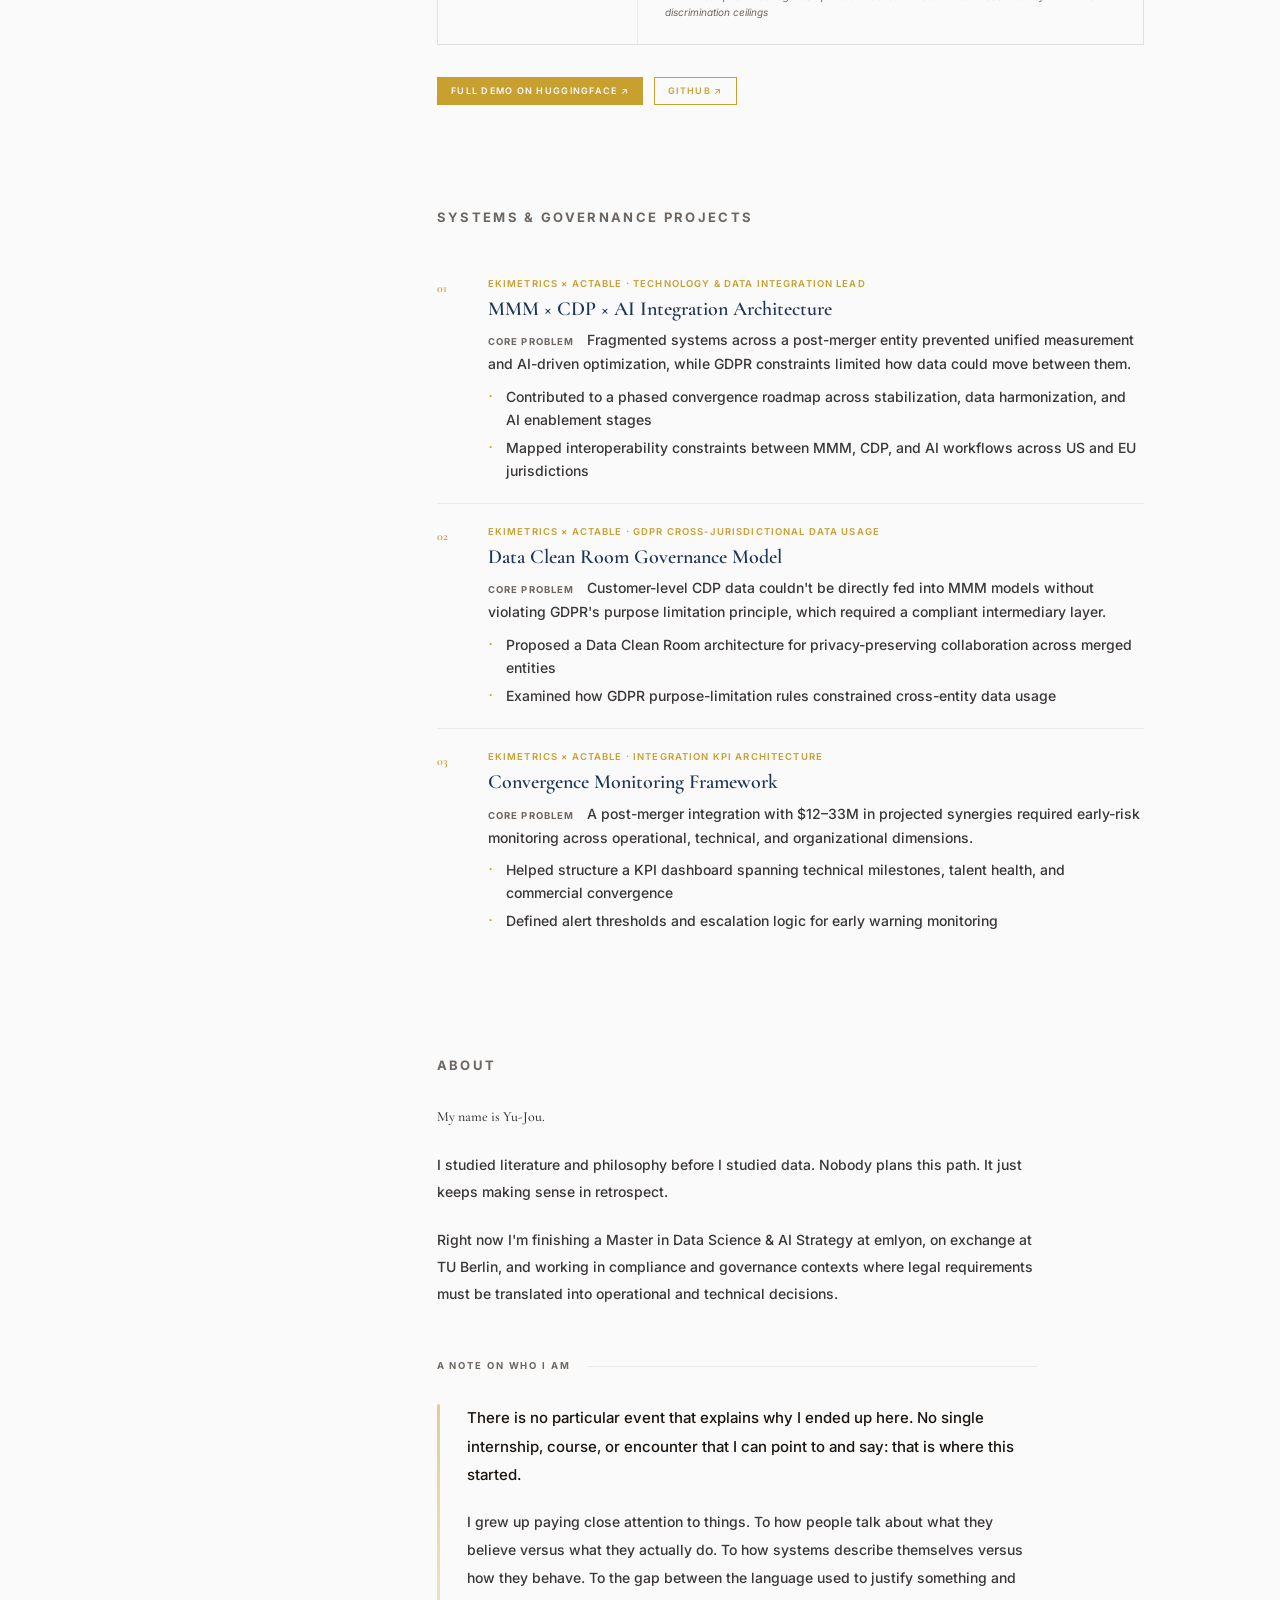
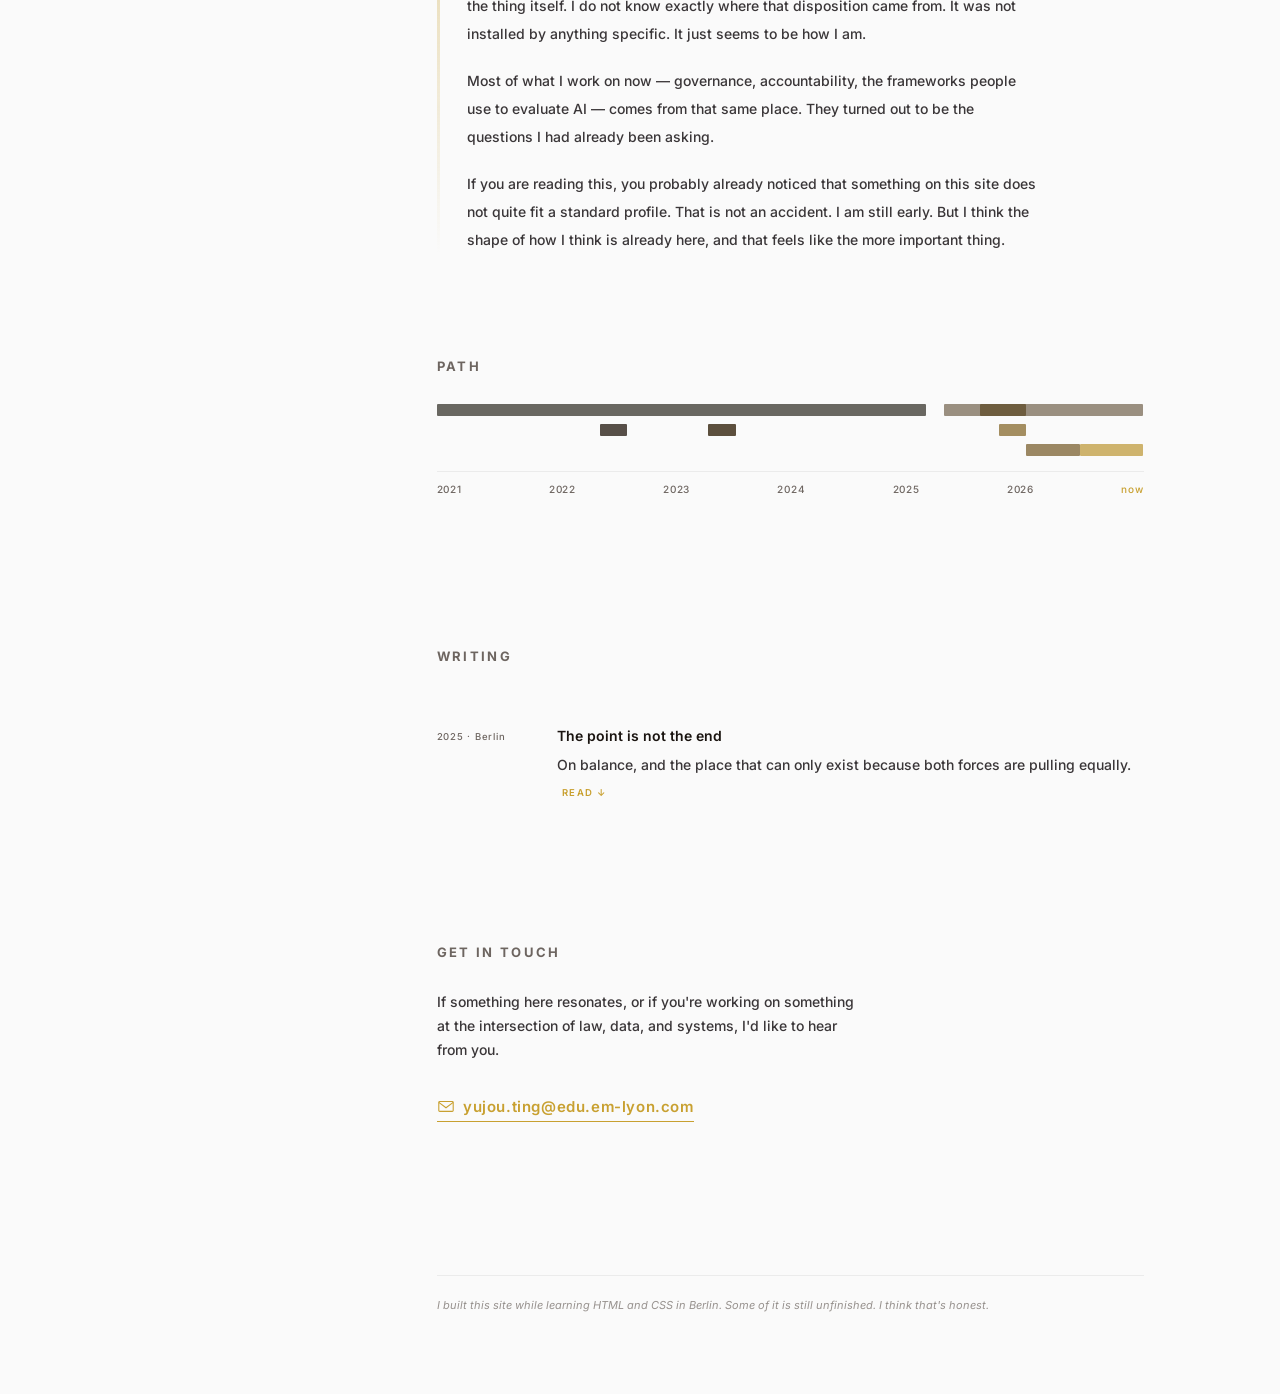
==== commit b6455b25: "emoji" ====
--- a/index.html
+++ b/index.html
@@ -52,7 +52,7 @@
             </div>
           </div>
         </div>
-        <a href="https://huggingface.co/spaces/everdinne/audit-framework-simulator" target="_blank" rel="noopener" class="topbar-hf">🤗 Demo</a>
+        <a href="https://huggingface.co/spaces/everdinne/audit-framework-simulator" target="_blank" rel="noopener" class="topbar-hf"> Demo</a>
         <a href="assets/reports/YuJou_Ting_CV_2026.pdf" class="topbar-cv" target="_blank" rel="noopener">CV ↗</a>
       </div>
     </div>
@@ -758,4 +758,4 @@
   </script>
 
 </body>
-</html>+</html>
